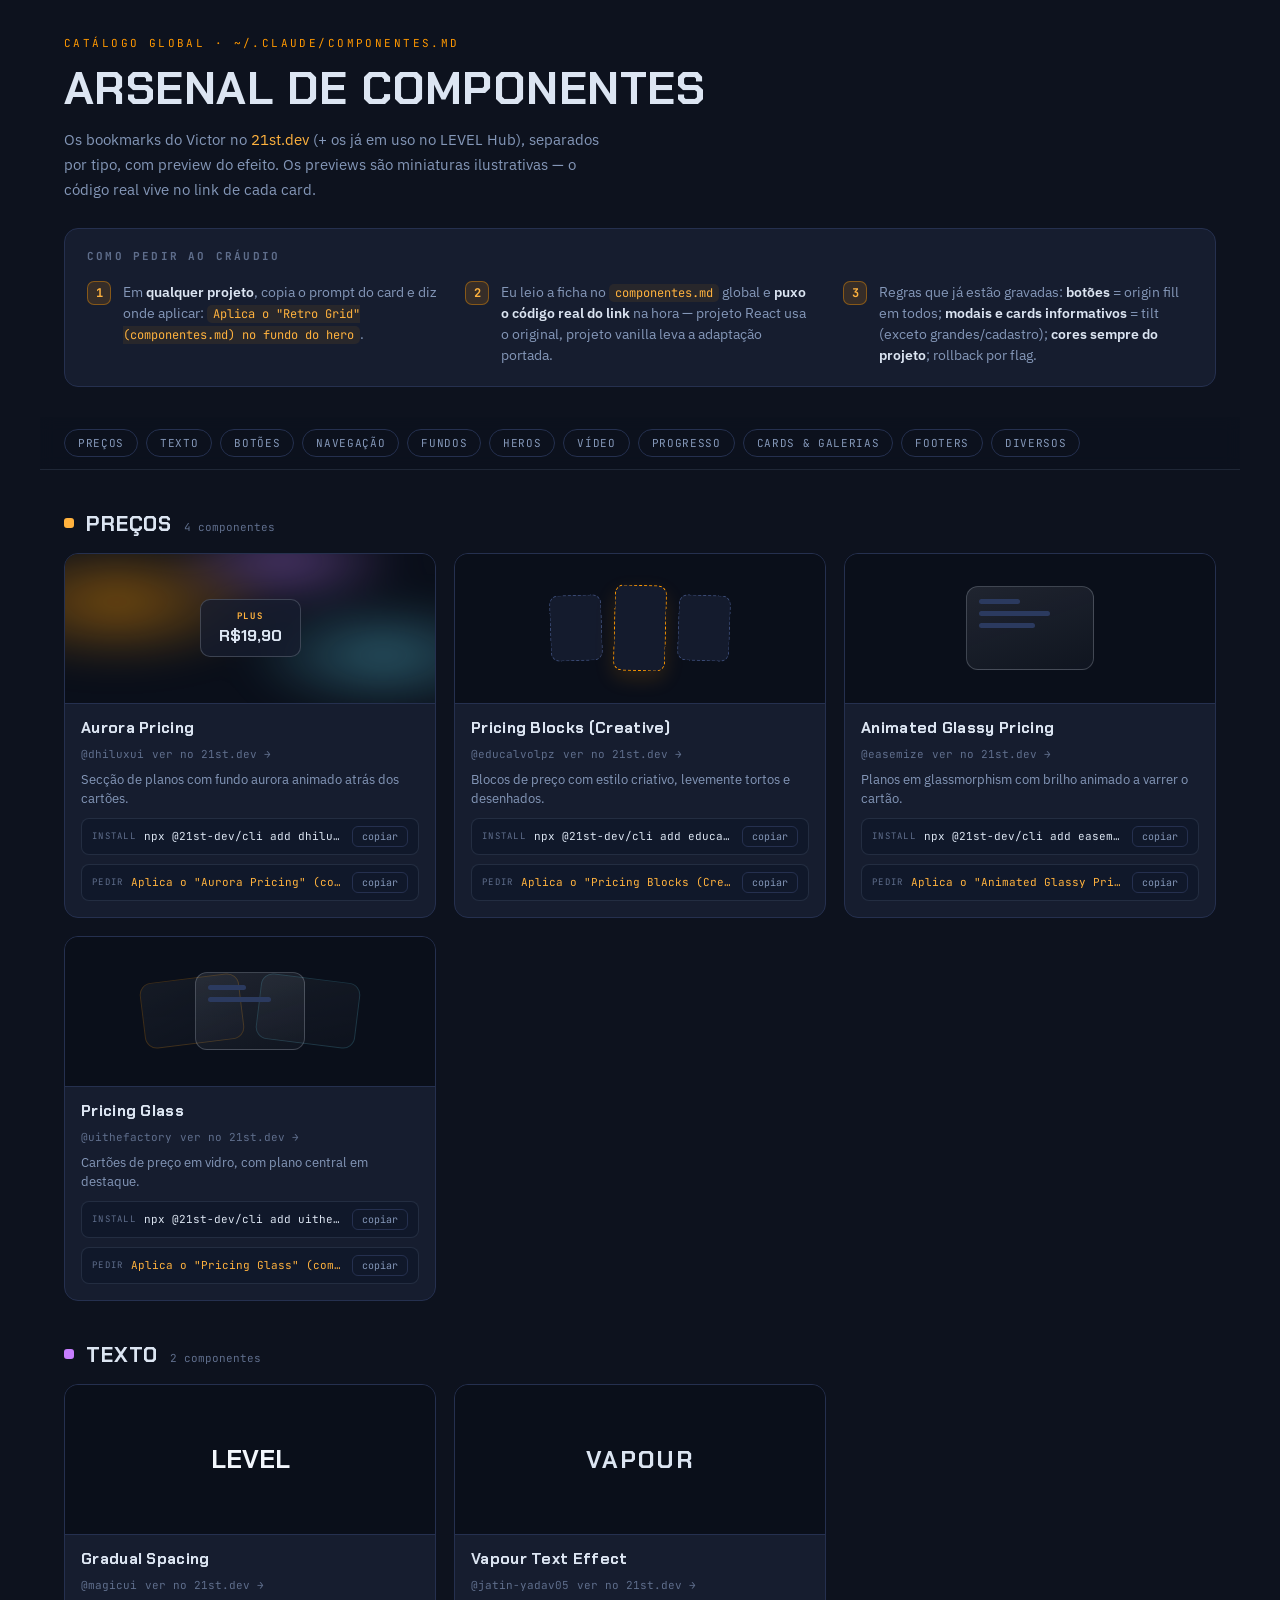
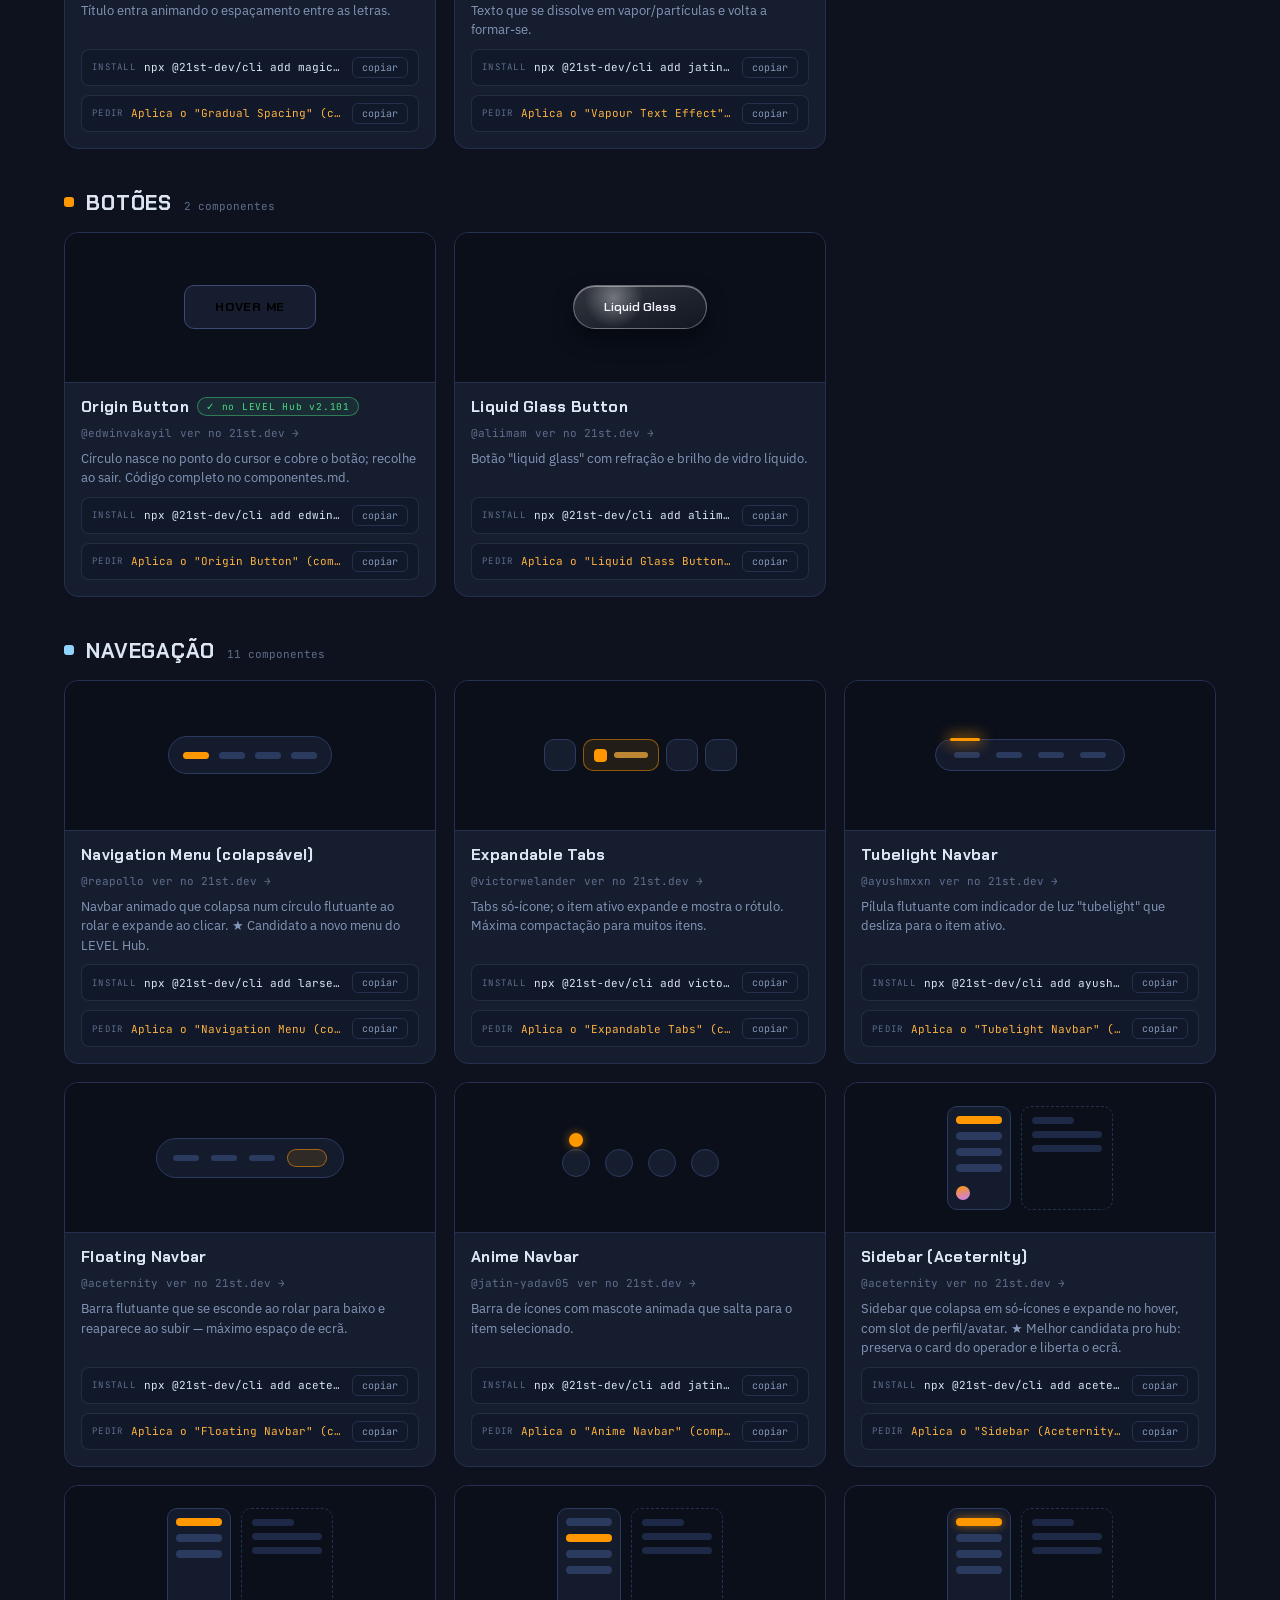
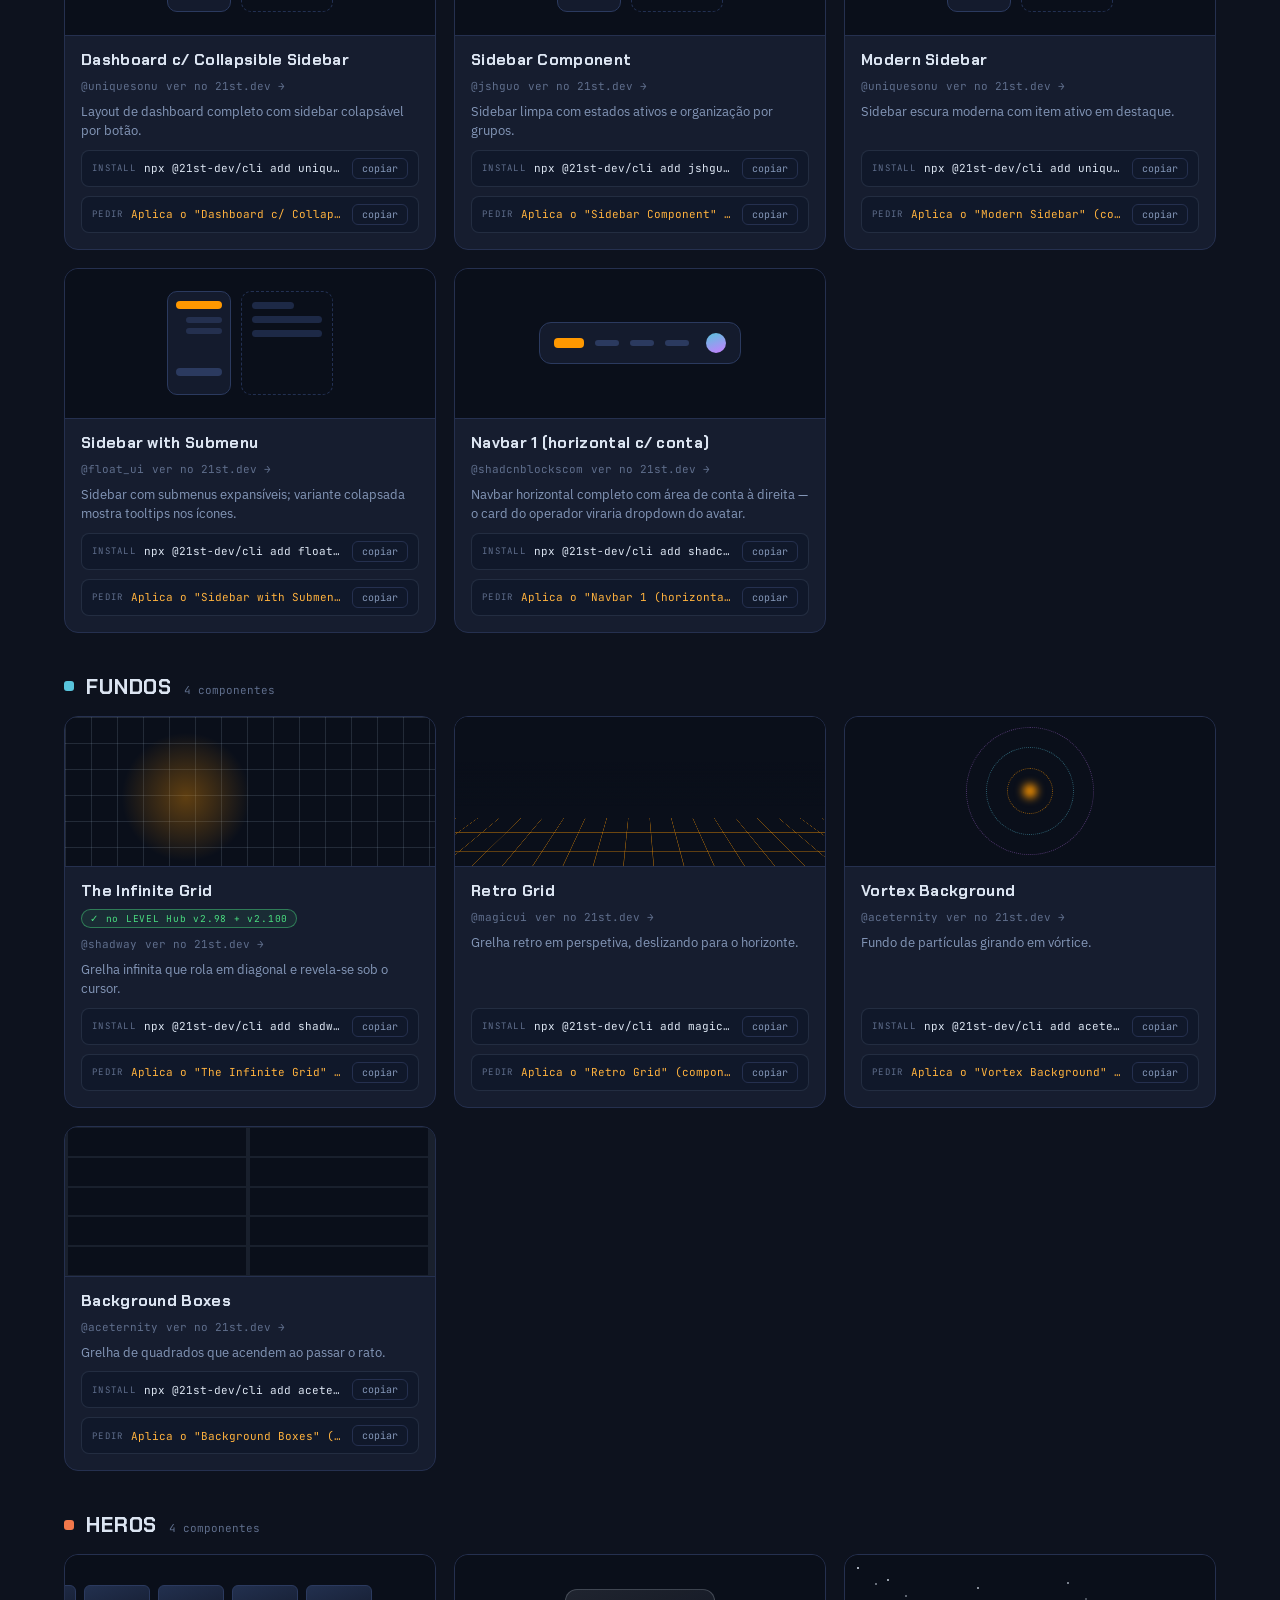
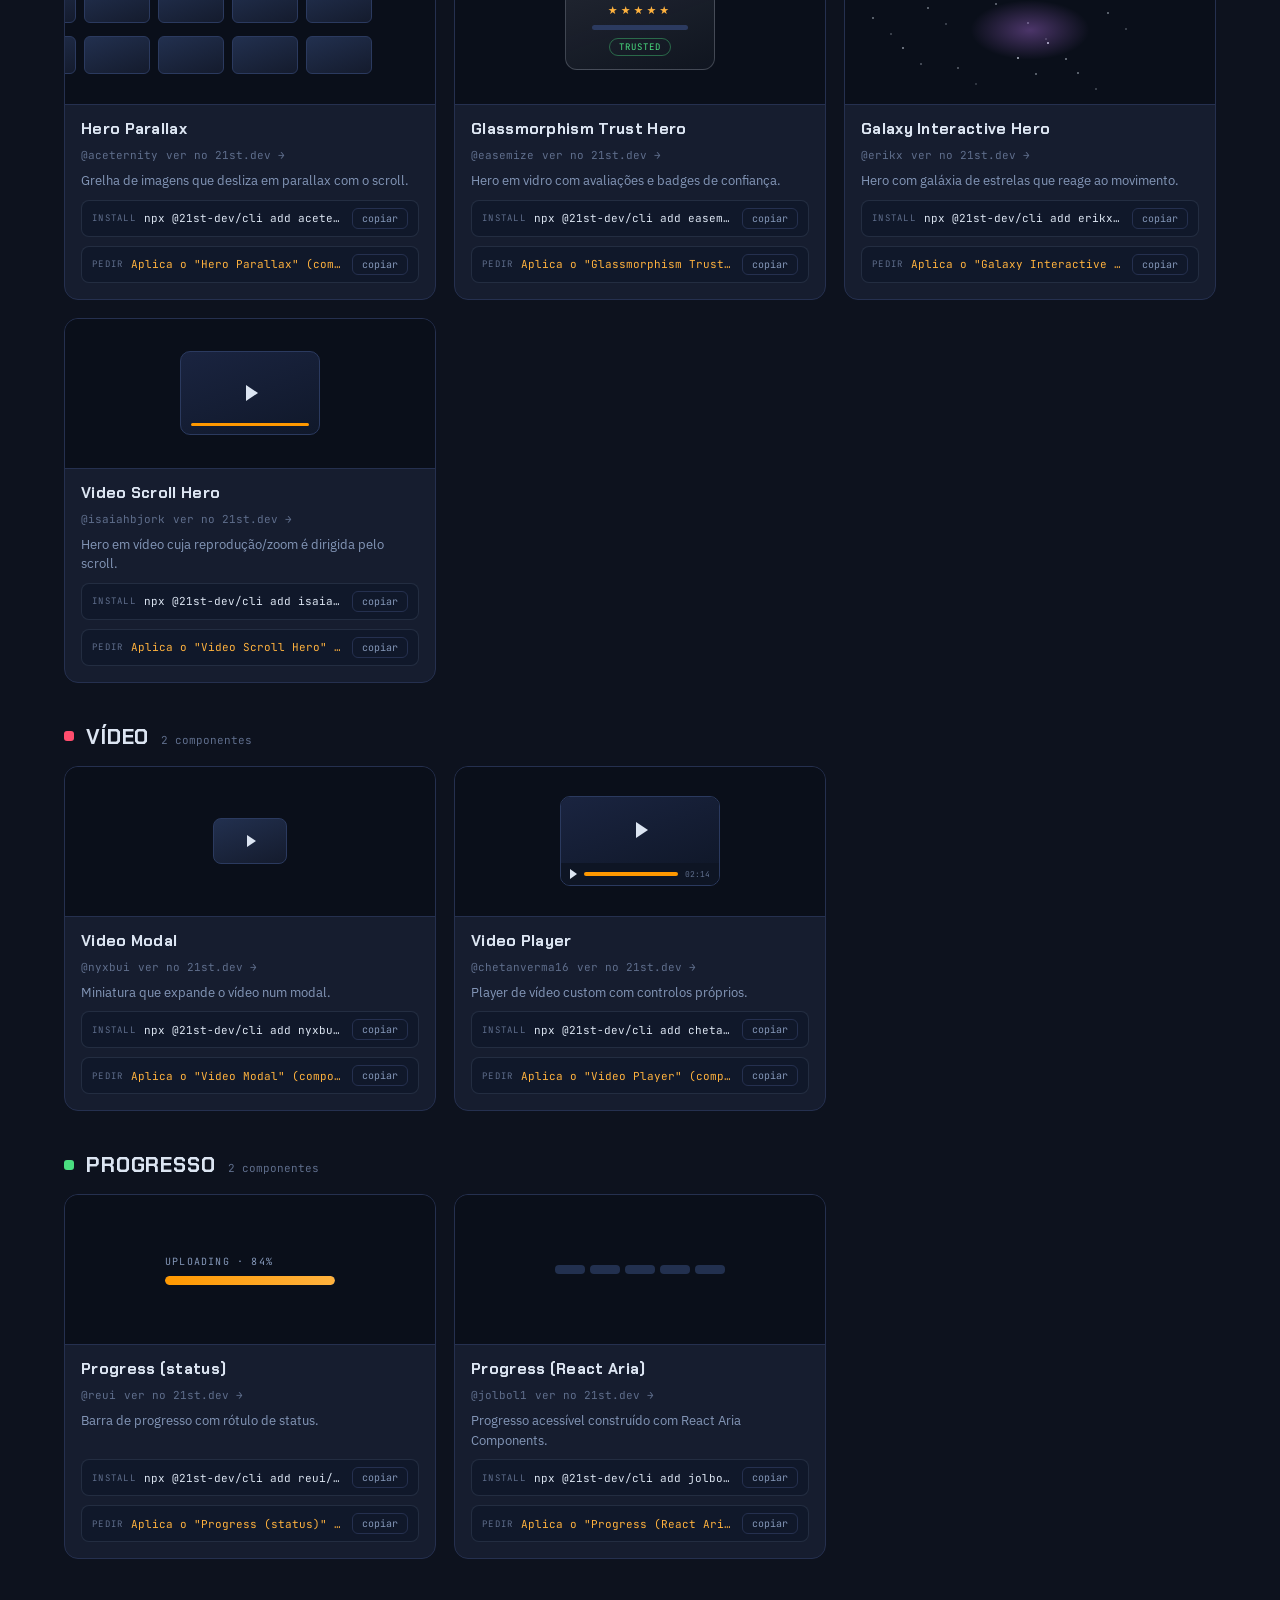
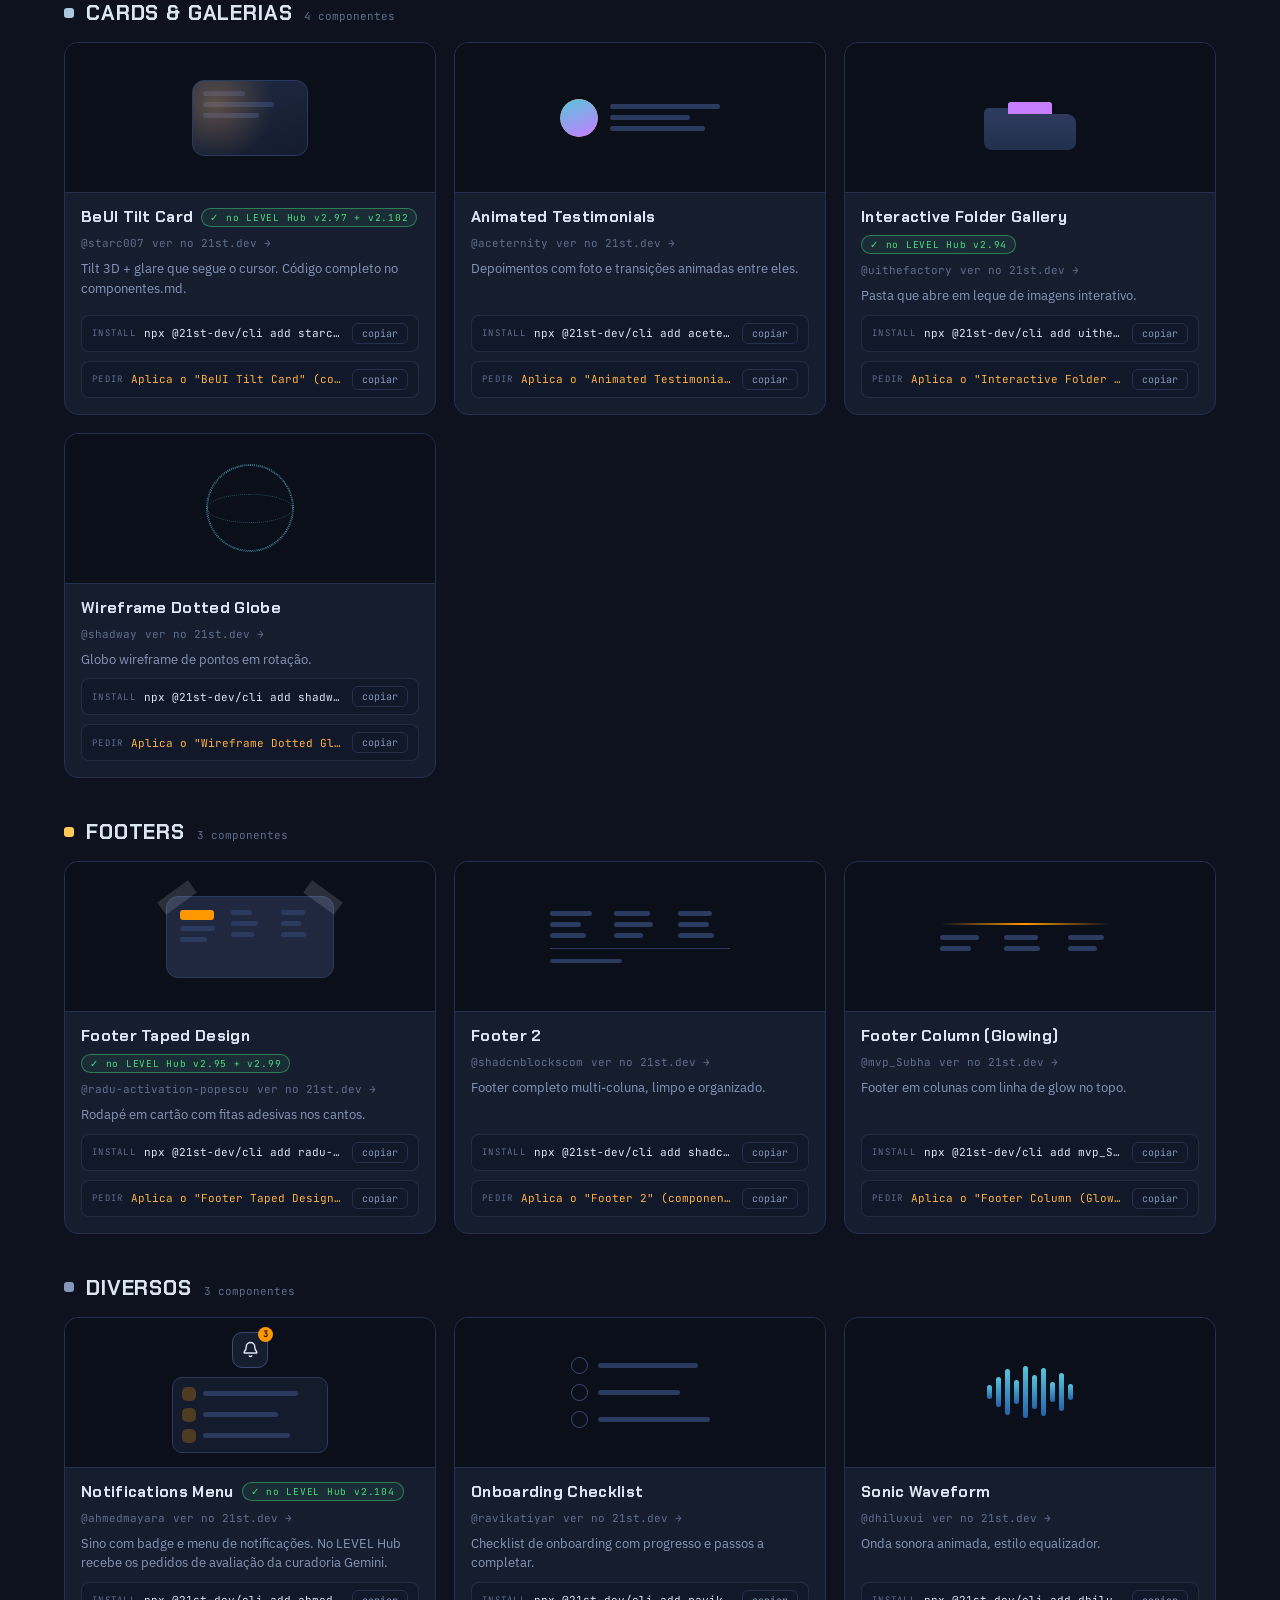
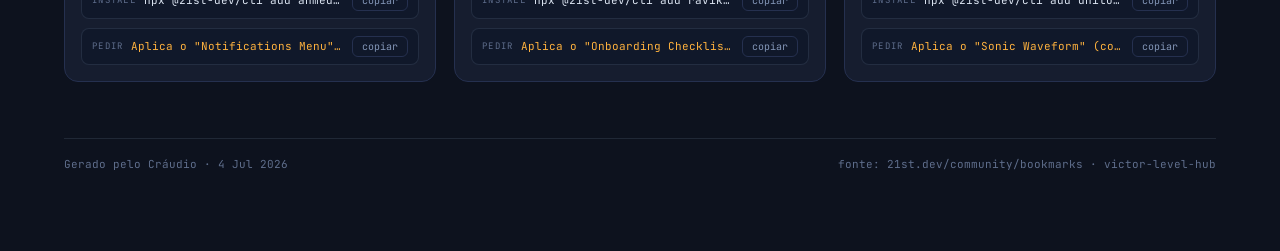
==== componentes/index.html @ 43ec3ffb "Catálogo /componentes: sidebars candidatas ao menu (compatíveis com o card do operador) Sidebar Acet" ====
<!DOCTYPE html>
<html lang="pt">
<head>
<meta charset="UTF-8">
<meta name="viewport" content="width=device-width, initial-scale=1.0">
<meta name="robots" content="noindex, nofollow">
<title>Arsenal de Componentes · LEVEL</title>
<link rel="icon" href="/assets/level-logo.svg" type="image/svg+xml">
<link rel="preconnect" href="https://fonts.googleapis.com">
<link rel="preconnect" href="https://fonts.gstatic.com" crossorigin>
<link href="https://fonts.googleapis.com/css2?family=Chakra+Petch:wght@500;600;700&family=IBM+Plex+Sans:wght@400;500;600&family=JetBrains+Mono:wght@400;500;700&display=swap" rel="stylesheet">
<!-- Página OCULTA (sem link no site, noindex). Fonte de verdade: ~/.claude/componentes-hub.html -->
</head>
<body>
<style>
  :root {
    --bg: #0D121E;
    --panel: #161D2F;
    --panel-2: #10182A;
    --border: #25304F;
    --border-soft: rgba(174, 199, 224, 0.12);
    --text: #DCE5F2;
    --text-2: #8497B8;
    --text-3: #5F6E8C;
    --orange: #FF9800;
    --orange-2: #FFB23E;
    --ink: #1A1206;
    --disp: 'Chakra Petch', 'Bahnschrift', 'Segoe UI', sans-serif;
    --body: 'IBM Plex Sans', 'Segoe UI', system-ui, sans-serif;
    --mono: 'JetBrains Mono', 'Cascadia Mono', Consolas, monospace;
  }
  * { box-sizing: border-box; }
  body { background: var(--bg); color: var(--text); font-family: var(--body); margin: 0; }
  .wrap { max-width: 1200px; margin: 0 auto; padding: 36px 24px 80px; }

  /* header */
  .eyebrow { font-family: var(--mono); font-size: 11px; letter-spacing: .22em; text-transform: uppercase; color: var(--orange); }
  h1 { font-family: var(--disp); font-weight: 700; font-size: clamp(30px, 5vw, 46px); letter-spacing: .01em; margin: 8px 0 10px; text-wrap: balance; }
  .sub { color: var(--text-2); max-width: 62ch; line-height: 1.65; margin: 0 0 26px; font-size: 15px; }
  .sub a { color: var(--orange-2); text-decoration: none; }
  .sub a:hover { text-decoration: underline; }

  /* how-to */
  .howto { background: var(--panel); border: 1px solid var(--border); border-radius: 14px; padding: 20px 22px; margin-bottom: 30px; display: grid; grid-template-columns: repeat(auto-fit, minmax(260px, 1fr)); gap: 18px 28px; }
  .howto h2 { grid-column: 1 / -1; margin: 0; font-family: var(--mono); font-size: 11px; letter-spacing: .2em; text-transform: uppercase; color: var(--text-3); }
  .step { display: flex; gap: 12px; align-items: flex-start; }
  .step b.n { flex: none; width: 24px; height: 24px; border-radius: 7px; background: rgba(255,152,0,.14); border: 1px solid rgba(255,152,0,.4); color: var(--orange-2); font-family: var(--mono); font-size: 12px; display: flex; align-items: center; justify-content: center; }
  .step p { margin: 1px 0 0; font-size: 13.5px; line-height: 1.55; color: var(--text-2); }
  .step p b { color: var(--text); font-weight: 600; }
  .step code { font-family: var(--mono); font-size: 12px; color: var(--orange-2); background: rgba(255,152,0,.08); padding: 1px 6px; border-radius: 5px; }

  /* nav de tipos */
  .typenav { position: sticky; top: 0; z-index: 5; background: rgba(13,18,30,.92); backdrop-filter: blur(8px); margin: 0 -24px 8px; padding: 12px 24px; border-bottom: 1px solid var(--border-soft); display: flex; gap: 8px; flex-wrap: wrap; }
  .typenav a { font-family: var(--mono); font-size: 11px; letter-spacing: .06em; text-transform: uppercase; color: var(--text-2); text-decoration: none; border: 1px solid var(--border); border-radius: 999px; padding: 6px 13px; transition: color .15s, border-color .15s; }
  .typenav a:hover, .typenav a:focus-visible { color: var(--ink); background: var(--tc, var(--orange)); border-color: var(--tc, var(--orange)); outline: none; }

  /* secções */
  section { margin-top: 40px; scroll-margin-top: 70px; }
  .sec-head { display: flex; align-items: baseline; gap: 12px; margin-bottom: 16px; }
  .sec-head h2 { font-family: var(--disp); font-size: 21px; font-weight: 700; letter-spacing: .04em; text-transform: uppercase; margin: 0; }
  .sec-head .dot { width: 10px; height: 10px; border-radius: 3px; background: var(--tc, var(--orange)); flex: none; align-self: center; }
  .sec-head .count { font-family: var(--mono); font-size: 11px; color: var(--text-3); }

  .grid { display: grid; grid-template-columns: repeat(auto-fill, minmax(310px, 1fr)); gap: 18px; }

  /* card */
  .card { background: var(--panel); border: 1px solid var(--border); border-radius: 14px; overflow: hidden; display: flex; flex-direction: column; }
  .pv { height: 150px; position: relative; overflow: hidden; background: #0A0F1A; border-bottom: 1px solid var(--border); display: flex; align-items: center; justify-content: center; flex: none; }
  .cbody { padding: 14px 16px 16px; display: flex; flex-direction: column; gap: 9px; flex: 1; }
  .crow { display: flex; align-items: center; gap: 8px; flex-wrap: wrap; }
  .cname { font-family: var(--disp); font-weight: 700; font-size: 15.5px; letter-spacing: .02em; }
  .cauthor { font-family: var(--mono); font-size: 11px; color: var(--text-3); }
  .badge { font-family: var(--mono); font-size: 9.5px; letter-spacing: .08em; color: #4ADE80; border: 1px solid rgba(74,222,128,.45); background: rgba(74,222,128,.08); border-radius: 999px; padding: 2px 8px; }
  .cdesc { font-size: 13px; line-height: 1.5; color: var(--text-2); margin: 0; flex: 1; }
  .cline { display: flex; align-items: center; gap: 8px; background: var(--panel-2); border: 1px solid var(--border-soft); border-radius: 8px; padding: 7px 10px; }
  .cline .lab { font-family: var(--mono); font-size: 9px; letter-spacing: .14em; color: var(--text-3); flex: none; }
  .cline code { font-family: var(--mono); font-size: 11px; color: var(--text); white-space: nowrap; overflow: hidden; text-overflow: ellipsis; flex: 1; }
  .cline.prompt code { color: var(--orange-2); }
  .copy { flex: none; cursor: pointer; border: 1px solid var(--border); background: transparent; color: var(--text-2); font-family: var(--mono); font-size: 10px; border-radius: 6px; padding: 3px 9px; transition: all .15s; }
  .copy:hover, .copy:focus-visible { color: var(--ink); background: var(--orange); border-color: var(--orange); outline: none; }
  .copy.ok { color: #4ADE80; border-color: rgba(74,222,128,.5); background: transparent; }
  .clink { font-family: var(--mono); font-size: 11px; color: var(--text-3); text-decoration: none; }
  .clink:hover { color: var(--orange-2); }

  footer.page { margin-top: 56px; padding-top: 18px; border-top: 1px solid var(--border-soft); font-family: var(--mono); font-size: 11px; color: var(--text-3); display: flex; justify-content: space-between; gap: 12px; flex-wrap: wrap; }

  /* ═══ PREVIEWS ═══ */
  .ln { height: 5px; border-radius: 3px; background: #2b3a5f; }

  /* aurora pricing */
  .aur-blob { position: absolute; inset: -40%; background:
    radial-gradient(40% 40% at 30% 40%, rgba(255,152,0,.45), transparent 60%),
    radial-gradient(35% 35% at 70% 60%, rgba(88,196,220,.4), transparent 60%),
    radial-gradient(30% 30% at 55% 25%, rgba(199,125,255,.38), transparent 60%);
    filter: blur(18px); animation: aur 7s ease-in-out infinite alternate; }
  @keyframes aur { to { transform: rotate(25deg) scale(1.18); } }
  .mini-price { position: relative; background: rgba(22,29,47,.78); border: 1px solid rgba(220,229,242,.2); border-radius: 10px; padding: 10px 18px; display: flex; flex-direction: column; gap: 3px; align-items: center; }
  .mini-price b { font-family: var(--mono); font-size: 9px; letter-spacing: .18em; color: var(--orange-2); }
  .mini-price span { font-family: var(--disp); font-weight: 700; font-size: 16px; }

  /* pricing blocks */
  .pv-row { display: flex; gap: 12px; align-items: center; }
  .pb-col { width: 52px; height: 66px; border: 1.5px dashed #3a4a75; border-radius: 9px; background: #141B2D; transform: rotate(-2deg); }
  .pb-col.pop { height: 86px; border-color: var(--orange); transform: rotate(1.5deg); box-shadow: 0 8px 20px rgba(255,152,0,.14); }
  .pb-col:last-child { transform: rotate(2deg); }

  /* glassy pricing / pricing glass / trust hero */
  .glass { border-radius: 12px; background: linear-gradient(160deg, rgba(220,229,242,.10), rgba(220,229,242,.03)); border: 1px solid rgba(220,229,242,.22); position: relative; overflow: hidden; }
  .g-shine::after { content: ""; position: absolute; top: -25%; bottom: -25%; left: -60px; width: 36px; background: linear-gradient(100deg, transparent, rgba(255,255,255,.3), transparent); transform: skewX(-18deg); animation: shine 2.8s ease-in-out infinite; }
  @keyframes shine { 55%, 100% { left: 130%; } }
  .gp-main { width: 128px; height: 84px; padding: 12px; display: flex; flex-direction: column; gap: 7px; }
  .gp-back { position: absolute; width: 100px; height: 66px; transform: translateX(-58px) rotate(-7deg); opacity: .55; border-color: rgba(255,152,0,.35); }
  .gp-back2 { position: absolute; width: 100px; height: 66px; transform: translateX(58px) rotate(7deg); opacity: .55; border-color: rgba(88,196,220,.35); }

  /* gradual spacing */
  .gs { font-family: var(--disp); font-weight: 700; font-size: 26px; color: #F2F6FC; animation: gsp 3.4s cubic-bezier(.16,1,.3,1) infinite; }
  @keyframes gsp { 0% { letter-spacing: -8px; opacity: 0; filter: blur(6px); } 40% { opacity: 1; filter: blur(0); } 60%, 82% { letter-spacing: 9px; opacity: 1; } 100% { letter-spacing: 9px; opacity: 0; } }

  /* vapour text */
  .vap { font-family: var(--disp); font-weight: 700; font-size: 24px; letter-spacing: 2px; color: var(--text); animation: vap 3.6s ease-in-out infinite; }
  @keyframes vap { 0%, 22% { filter: blur(0); opacity: 1; transform: none; } 58% { filter: blur(9px); opacity: .1; letter-spacing: 12px; transform: translateY(-10px); } 78%, 100% { filter: blur(0); opacity: 1; } }

  /* origin button */
  .ob-demo { position: relative; overflow: hidden; isolation: isolate; border: 1px solid #3a4a75; background: #161D2F; font-family: var(--disp); font-weight: 700; font-size: 12.5px; letter-spacing: .06em; padding: 13px 30px; border-radius: 10px; }
  .ob-demo::before { content: ""; position: absolute; left: 24%; top: 32%; width: 200px; height: 200px; border-radius: 50%; background: var(--orange); transform: translate(-50%,-50%) scale(0); z-index: -1; animation: obf 2.8s cubic-bezier(.16,1,.3,1) infinite; }
  @keyframes obf { 0%, 14% { transform: translate(-50%,-50%) scale(0); } 46%, 68% { transform: translate(-50%,-50%) scale(1); } 100% { transform: translate(-50%,-50%) scale(0); } }
  .ob-demo span { animation: obc 2.8s infinite; }
  @keyframes obc { 0%, 20% { color: var(--text); } 46%, 68% { color: var(--ink); } 92%, 100% { color: var(--text); } }

  /* liquid glass button */
  .lg-btn { padding: 13px 30px; border-radius: 999px; background: linear-gradient(160deg, rgba(255,255,255,.16), rgba(255,255,255,.03)); border: 1px solid rgba(255,255,255,.32); box-shadow: inset 0 1px 0 rgba(255,255,255,.4), 0 10px 22px rgba(0,0,0,.45); color: #F2F6FC; font-family: var(--disp); font-weight: 600; font-size: 12.5px; position: relative; overflow: hidden; }
  .lg-btn::after { content: ""; position: absolute; width: 60px; height: 60px; border-radius: 50%; background: radial-gradient(circle, rgba(255,255,255,.35), transparent 70%); top: -18px; left: 10px; animation: liq 3.4s ease-in-out infinite alternate; }
  @keyframes liq { to { left: 70%; top: 8px; } }

  /* navegação */
  .nvm-bar { display: flex; gap: 10px; align-items: center; height: 38px; padding: 0 14px; border-radius: 999px; border: 1px solid #2b3a5f; background: #141B2D; overflow: hidden; animation: nvmc 4.4s ease-in-out infinite; }
  .nvm-bar i { flex: none; width: 26px; height: 7px; border-radius: 4px; background: #2b3a5f; }
  .nvm-bar i.on { background: var(--orange); }
  @keyframes nvmc { 0%, 38% { width: 176px; } 55%, 78% { width: 38px; padding: 0 5px; } 95%, 100% { width: 176px; } }
  .xtab { display: flex; gap: 7px; align-items: center; }
  .xtab > i { width: 32px; height: 32px; border-radius: 10px; border: 1px solid #2b3a5f; background: #161D2F; }
  .xtab-on { display: flex; align-items: center; gap: 7px; height: 32px; padding: 0 10px; border-radius: 10px; border: 1px solid rgba(255,152,0,.5); background: rgba(255,152,0,.10); overflow: hidden; animation: xtw 3.2s ease-in-out infinite; }
  .xtab-on i { flex: none; width: 13px; height: 13px; border-radius: 4px; background: var(--orange); }
  .xtab-on b { flex: none; width: 34px; height: 6px; border-radius: 3px; background: rgba(255,178,62,.7); }
  @keyframes xtw { 0%, 12% { max-width: 32px; } 35%, 75% { max-width: 90px; } 95%, 100% { max-width: 32px; } }
  .tl-nav { position: relative; display: flex; gap: 16px; padding: 12px 18px; border-radius: 999px; border: 1px solid #2b3a5f; background: #141B2D; }
  .tl-nav i { width: 26px; height: 6px; border-radius: 3px; background: #2b3a5f; }
  .tl-glow { position: absolute; top: -2px; left: 14px; width: 30px; height: 3px; border-radius: 2px; background: var(--orange); box-shadow: 0 0 14px 3px rgba(255,152,0,.55); animation: tlg 3s ease-in-out infinite alternate; }
  @keyframes tlg { to { left: calc(100% - 46px); } }
  .flnav { display: flex; gap: 12px; align-items: center; padding: 10px 16px; border-radius: 999px; border: 1px solid #2b3a5f; background: #141B2D; animation: fln 4.2s ease-in-out infinite; }
  .flnav i { width: 26px; height: 6px; border-radius: 3px; background: #2b3a5f; }
  .flnav-cta { width: 40px; height: 18px; border-radius: 999px; border: 1px solid rgba(255,152,0,.55); background: rgba(255,152,0,.12); }
  @keyframes fln { 0%, 32% { transform: translateY(0); opacity: 1; } 48%, 66% { transform: translateY(-52px); opacity: 0; } 84%, 100% { transform: translateY(0); opacity: 1; } }
  .anv { position: relative; display: flex; gap: 15px; padding-top: 10px; }
  .anv > i { width: 28px; height: 28px; border-radius: 50%; border: 1px solid #2b3a5f; background: #161D2F; }
  .anv-m { position: absolute; top: -6px; left: 7px; width: 14px; height: 14px; border-radius: 50%; background: var(--orange); box-shadow: 0 0 10px rgba(255,152,0,.6); animation: anm 3.6s ease-in-out infinite; }
  @keyframes anm {
    0%, 18% { left: 7px; transform: translateY(0); }
    26% { transform: translateY(-12px); }
    34%, 48% { left: 50px; transform: translateY(0); }
    56% { transform: translateY(-12px); }
    64%, 78% { left: 93px; transform: translateY(0); }
    86% { transform: translateY(-12px); }
    94%, 100% { left: 136px; transform: translateY(0); }
  }

  /* sidebars */
  .sbp { display: flex; gap: 10px; align-items: stretch; height: 104px; }
  .sbp-bar { display: flex; flex-direction: column; gap: 8px; padding: 9px 8px; border-radius: 10px; border: 1px solid #2b3a5f; background: #141B2D; width: 64px; overflow: hidden; }
  .sbp-bar.exp { animation: sbe 4s ease-in-out infinite; }
  @keyframes sbe { 0%, 30% { width: 26px; } 50%, 82% { width: 74px; } 96%, 100% { width: 26px; } }
  .sbp-bar.tog { animation: sbe 4.6s ease-in-out infinite reverse; }
  .sbp-bar .row { flex: none; height: 8px; border-radius: 4px; background: #2b3a5f; }
  .sbp-bar .row.on { background: var(--orange); }
  .sbp-bar .row.glow { background: var(--orange); box-shadow: 0 0 10px rgba(255,152,0,.6); }
  .sbp-bar .row.sm { height: 6px; opacity: .7; }
  .sbp-bar .sub { display: flex; flex-direction: column; gap: 5px; padding-left: 10px; }
  .sbp-bar .av { margin-top: auto; width: 14px; height: 14px; flex: none; border-radius: 50%; background: linear-gradient(160deg, var(--orange), #C77DFF); }
  .sbp-page { flex: 1; min-width: 92px; border-radius: 10px; border: 1px dashed #223052; display: flex; flex-direction: column; gap: 7px; padding: 10px; }
  .sbp-page i { height: 7px; border-radius: 4px; background: #1d2946; }
  .sbp-page i:first-child { width: 60%; }
  /* navbar horizontal com conta */
  .hnav { display: flex; gap: 11px; align-items: center; padding: 10px 14px; border-radius: 12px; border: 1px solid #2b3a5f; background: #141B2D; }
  .hnav i { width: 24px; height: 6px; border-radius: 3px; background: #2b3a5f; }
  .hnav i.lg { width: 30px; height: 10px; background: var(--orange); border-radius: 4px; }
  .hnav-av { width: 20px; height: 20px; border-radius: 50%; background: linear-gradient(160deg, #58C4DC, #C77DFF); margin-left: 6px; animation: pulse 2.6s ease-in-out infinite alternate; }

  /* infinite grid */
  .ig { position: absolute; inset: 0; background-image: linear-gradient(rgba(174,199,224,.15) 1px, transparent 1px), linear-gradient(90deg, rgba(174,199,224,.15) 1px, transparent 1px); background-size: 26px 26px; animation: igp 1.4s linear infinite; }
  @keyframes igp { to { background-position: 26px 26px; } }
  .ig-dot { position: absolute; width: 130px; height: 130px; border-radius: 50%; background: radial-gradient(circle, rgba(255,152,0,.35), transparent 70%); left: 15%; top: 10%; animation: igd 5s ease-in-out infinite alternate; }
  @keyframes igd { to { left: 55%; top: 35%; } }

  /* retro grid */
  .rg-wrap { position: absolute; inset: 0; perspective: 170px; overflow: hidden; }
  .rg { position: absolute; left: -50%; right: -50%; top: 42%; bottom: -70%; background-image: linear-gradient(rgba(255,152,0,.4) 1px, transparent 1px), linear-gradient(90deg, rgba(255,152,0,.4) 1px, transparent 1px); background-size: 32px 32px; transform: rotateX(62deg); animation: rgp 1.1s linear infinite; }
  @keyframes rgp { to { background-position: 0 32px; } }
  .rg-fade { position: absolute; inset: 0; background: linear-gradient(180deg, #0A0F1A 30%, transparent 60%); }

  /* vortex */
  .vx { position: absolute; border: 1.5px dotted rgba(255,152,0,.55); border-radius: 50%; }
  .vx1 { width: 46px; height: 46px; animation: spin 3s linear infinite; }
  .vx2 { width: 88px; height: 88px; animation: spin 6s linear infinite reverse; border-color: rgba(88,196,220,.45); }
  .vx3 { width: 128px; height: 128px; animation: spin 10s linear infinite; border-color: rgba(199,125,255,.35); }
  .vx-core { position: absolute; width: 14px; height: 14px; border-radius: 50%; background: var(--orange); filter: blur(4px); animation: pulse 2s ease-in-out infinite alternate; }
  @keyframes spin { to { transform: rotate(360deg); } }
  @keyframes pulse { to { transform: scale(1.6); opacity: .6; } }

  /* background boxes */
  .bx { position: absolute; inset: 0; display: grid; grid-template-columns: repeat(9, 1fr); grid-template-rows: repeat(5, 1fr); }
  .bx i { border: .5px solid rgba(174,199,224,.09); }
  .bx i.f1 { animation: bxp 3.4s infinite .2s; } .bx i.f2 { animation: bxp 3.4s infinite 1.1s; }
  .bx i.f3 { animation: bxp 3.4s infinite 1.9s; } .bx i.f4 { animation: bxp 3.4s infinite 2.6s; }
  @keyframes bxp { 6% { background: rgba(255,152,0,.4); } 16%, 100% { background: transparent; } }

  /* hero parallax */
  .px-row { display: flex; gap: 8px; position: absolute; left: -15%; right: -15%; }
  .px-row.r1 { top: 30px; animation: pxa 5s ease-in-out infinite alternate; }
  .px-row.r2 { bottom: 30px; animation: pxb 5s ease-in-out infinite alternate; }
  .px-t { flex: none; width: 66px; height: 38px; border-radius: 6px; background: linear-gradient(160deg, #22304f, #141B2D); border: 1px solid #2b3a5f; }
  @keyframes pxa { to { transform: translateX(-36px); } }
  @keyframes pxb { to { transform: translateX(36px); } }

  /* trust hero */
  .th { width: 150px; padding: 13px 14px; display: flex; flex-direction: column; gap: 8px; align-items: center; }
  .th .stars { color: var(--orange-2); font-size: 11px; letter-spacing: 3px; }
  .th .chip { font-family: var(--mono); font-size: 9px; letter-spacing: .1em; color: #4ADE80; border: 1px solid rgba(74,222,128,.4); border-radius: 999px; padding: 2px 9px; }

  /* galaxy */
  .gx-stars, .gx-stars2 { position: absolute; width: 2px; height: 2px; border-radius: 50%; background: #DCE5F2;
    box-shadow: 30px 12px 0 rgba(220,229,242,.9), 70px 40px 0 rgba(220,229,242,.5), 120px 20px 0 rgba(220,229,242,.8), 170px 55px 0 rgba(220,229,242,.4), 210px 15px 0 rgba(220,229,242,.7), 250px 45px 0 rgba(220,229,242,.5), 45px 80px 0 rgba(220,229,242,.6), 100px 100px 0 rgba(220,229,242,.4), 160px 90px 0 rgba(220,229,242,.8), 220px 105px 0 rgba(220,229,242,.5), 15px 50px 0 rgba(220,229,242,.5), 190px 75px 0 rgba(220,229,242,.9); }
  .gx-stars { top: 12px; left: 12px; animation: tw 2.6s ease-in-out infinite alternate; }
  .gx-stars2 { top: 28px; left: 30px; opacity: .6; animation: tw 3.4s ease-in-out infinite alternate-reverse; }
  @keyframes tw { to { opacity: .25; } }
  .gx-glow { position: absolute; width: 120px; height: 60px; border-radius: 50%; background: radial-gradient(ellipse, rgba(199,125,255,.35), transparent 70%); animation: pulse 3s ease-in-out infinite alternate; }

  /* video scroll hero */
  .vsh { width: 140px; height: 84px; border-radius: 10px; border: 1px solid #2b3a5f; background: linear-gradient(160deg, #1a2440, #10182A); position: relative; display: flex; align-items: center; justify-content: center; animation: vshz 4s ease-in-out infinite alternate; }
  @keyframes vshz { to { transform: scale(1.16); } }
  .vsh .scrub { position: absolute; left: 10px; right: 10px; bottom: 8px; height: 3px; border-radius: 2px; background: #2b3a5f; overflow: hidden; }
  .vsh .scrub i { display: block; height: 100%; background: var(--orange); animation: scrb 4s ease-in-out infinite alternate; }
  @keyframes scrb { from { width: 10%; } to { width: 90%; } }
  .play { width: 0; height: 0; border-left: 12px solid var(--text); border-top: 8px solid transparent; border-bottom: 8px solid transparent; margin-left: 3px; }

  /* video modal */
  .vm-back { position: absolute; inset: 0; background: rgba(0,0,0,.0); animation: vmb 3.6s ease-in-out infinite; }
  @keyframes vmb { 45%, 75% { background: rgba(0,0,0,.45); } }
  .vm { width: 74px; height: 46px; border-radius: 8px; background: linear-gradient(160deg, #22304f, #141B2D); border: 1px solid #2b3a5f; display: flex; align-items: center; justify-content: center; position: relative; animation: vmz 3.6s ease-in-out infinite; }
  @keyframes vmz { 0%, 25% { transform: scale(1); } 50%, 72% { transform: scale(1.65); } 95%, 100% { transform: scale(1); } }
  .vm .play { border-left-width: 9px; border-top-width: 6px; border-bottom-width: 6px; }

  /* video player */
  .vp { width: 160px; border-radius: 10px; overflow: hidden; border: 1px solid #2b3a5f; }
  .vp .screen { height: 66px; background: linear-gradient(160deg, #1a2440, #10182A); display: flex; align-items: center; justify-content: center; }
  .vp .bar { display: flex; align-items: center; gap: 7px; padding: 6px 9px; background: #0E1524; }
  .vp .bar .tri { width: 0; height: 0; border-left: 7px solid var(--text); border-top: 5px solid transparent; border-bottom: 5px solid transparent; }
  .vp .tl { flex: 1; height: 4px; border-radius: 2px; background: #2b3a5f; overflow: hidden; }
  .vp .tl i { display: block; height: 100%; background: var(--orange); animation: scrb 5s linear infinite; }
  .vp .tm { font-family: var(--mono); font-size: 8px; color: var(--text-3); }

  /* progress */
  .pg-wrap { display: flex; flex-direction: column; gap: 8px; align-items: flex-start; }
  .pg-lab { font-family: var(--mono); font-size: 10px; letter-spacing: .12em; color: var(--text-2); }
  .pg { width: 170px; height: 9px; border-radius: 99px; background: #22304f; overflow: hidden; }
  .pg i { display: block; height: 100%; border-radius: 99px; background: linear-gradient(90deg, var(--orange), var(--orange-2)); animation: pgf 2.8s ease-in-out infinite; }
  @keyframes pgf { 0% { width: 6%; } 65%, 88% { width: 84%; } 100% { width: 6%; } }
  .sgs { display: flex; gap: 5px; }
  .sg { width: 30px; height: 9px; border-radius: 4px; background: #22304f; }
  .sg.s1 { animation: sgl 3s infinite .0s; } .sg.s2 { animation: sgl 3s infinite .35s; }
  .sg.s3 { animation: sgl 3s infinite .7s; } .sg.s4 { animation: sgl 3s infinite 1.05s; }
  .sg.s5 { animation: sgl 3s infinite 1.4s; }
  @keyframes sgl { 12%, 60% { background: #4ADE80; } 75%, 100% { background: #22304f; } }

  /* tilt card */
  .tc { width: 116px; height: 76px; border-radius: 12px; background: linear-gradient(160deg, #1E2A44, #141B2D); border: 1px solid #2b3a5f; position: relative; overflow: hidden; animation: tcw 5s ease-in-out infinite; padding: 10px; display: flex; flex-direction: column; gap: 6px; }
  @keyframes tcw { 0%, 100% { transform: perspective(320px) rotateX(7deg) rotateY(-9deg); } 50% { transform: perspective(320px) rotateX(-7deg) rotateY(9deg); } }
  .tc::after { content: ""; position: absolute; inset: 0; background: radial-gradient(circle at 20% 30%, rgba(255,178,92,.28), transparent 55%); animation: tcg 5s ease-in-out infinite; }
  @keyframes tcg { 50% { background: radial-gradient(circle at 80% 70%, rgba(255,178,92,.28), transparent 55%); } }

  /* testimonials */
  .ts { display: flex; gap: 12px; align-items: center; }
  .ts .av { width: 38px; height: 38px; border-radius: 50%; flex: none; position: relative; overflow: hidden; }
  .ts .av i { position: absolute; inset: 0; border-radius: 50%; }
  .ts .av .a1 { background: linear-gradient(160deg, var(--orange), #F2784B); animation: xf 4s ease-in-out infinite; }
  .ts .av .a2 { background: linear-gradient(160deg, #58C4DC, #C77DFF); animation: xf 4s ease-in-out infinite reverse; }
  @keyframes xf { 0%, 40% { opacity: 1; } 60%, 90% { opacity: 0; } 100% { opacity: 1; } }
  .ts .lns { display: flex; flex-direction: column; gap: 6px; }

  /* folder gallery */
  .fd { position: relative; width: 92px; height: 64px; }
  .fd::before { content: ""; position: absolute; left: 0; bottom: 30px; width: 34px; height: 12px; border-radius: 5px 5px 0 0; background: #2b3a5f; }
  .fd::after { content: ""; position: absolute; inset: auto 0 0 0; height: 36px; border-radius: 5px 9px 8px 8px; background: linear-gradient(180deg, #2E3A5C, #22304f); z-index: 2; }
  .fd .ph { position: absolute; left: 24px; bottom: 16px; width: 44px; height: 32px; border-radius: 4px; z-index: 1; transform-origin: bottom center; }
  .fd .p1 { background: #58C4DC; animation: ph1 3.8s ease-in-out infinite; }
  .fd .p2 { background: var(--orange-2); animation: ph2 3.8s ease-in-out infinite; }
  .fd .p3 { background: #C77DFF; animation: ph3 3.8s ease-in-out infinite; }
  @keyframes ph1 { 30%, 70% { transform: translateY(-26px) rotate(-16deg) translateX(-18px); } }
  @keyframes ph2 { 30%, 70% { transform: translateY(-32px); } }
  @keyframes ph3 { 30%, 70% { transform: translateY(-26px) rotate(16deg) translateX(18px); } }

  /* globe */
  .gl { width: 88px; height: 88px; border-radius: 50%; border: 1.5px dotted rgba(88,196,220,.65); position: relative; display: flex; align-items: center; justify-content: center; }
  .gl i { position: absolute; height: 100%; width: 100%; border-radius: 50%; border: 1.2px dotted rgba(88,196,220,.45); }
  .gl .m1 { animation: mer 4.5s linear infinite; }
  .gl .m2 { animation: mer 4.5s linear infinite -2.25s; }
  .gl .eq { height: 34%; border-color: rgba(88,196,220,.35); }
  @keyframes mer { 0% { transform: scaleX(1); } 25% { transform: scaleX(.12); } 50% { transform: scaleX(1); } 75% { transform: scaleX(.12); } 100% { transform: scaleX(1); } }

  /* footers */
  .tp { position: relative; width: 168px; height: 82px; background: #1f283f; border: 1px solid #2b3a5f; border-radius: 12px; padding: 13px 13px 0; display: flex; gap: 12px; }
  .tp::before, .tp::after { content: ""; position: absolute; width: 38px; height: 15px; background: rgba(220,229,242,.15); top: -7px; }
  .tp::before { left: -9px; transform: rotate(-36deg); }
  .tp::after { right: -9px; transform: rotate(36deg); }
  .tp .col { display: flex; flex-direction: column; gap: 6px; flex: 1; }
  .tp .logo { width: 34px; height: 10px; border-radius: 3px; background: var(--orange); }
  .f2 { width: 180px; display: flex; flex-direction: column; gap: 10px; }
  .f2 .cols { display: flex; gap: 12px; }
  .f2 .col { flex: 1; display: flex; flex-direction: column; gap: 6px; }
  .f2 .bar { height: 1px; background: #2b3a5f; }
  .gf-line { width: 170px; height: 2px; border-radius: 2px; background: linear-gradient(90deg, transparent, var(--orange), transparent); animation: gfl 2.4s ease-in-out infinite alternate; }
  @keyframes gfl { to { opacity: .35; filter: blur(1px); } }

  /* checklist */
  .ck-list { display: flex; flex-direction: column; gap: 10px; }
  .ck-row { display: flex; gap: 10px; align-items: center; }
  .ck { width: 17px; height: 17px; border-radius: 50%; border: 1.5px solid #3a4a75; position: relative; flex: none; }
  .ck::after { content: "✓"; position: absolute; inset: 0; display: flex; align-items: center; justify-content: center; font-size: 10px; font-weight: 700; color: var(--ink); opacity: 0; }
  .ck.c1 { animation: ckd 4s infinite .3s; } .ck.c2 { animation: ckd 4s infinite 1.1s; } .ck.c3 { animation: ckd 4s infinite 1.9s; }
  .ck.c1::after { animation: ckt 4s infinite .3s; } .ck.c2::after { animation: ckt 4s infinite 1.1s; } .ck.c3::after { animation: ckt 4s infinite 1.9s; }
  @keyframes ckd { 10%, 78% { background: #4ADE80; border-color: #4ADE80; } 90%, 100% { background: transparent; border-color: #3a4a75; } }
  @keyframes ckt { 10%, 78% { opacity: 1; } 90%, 100% { opacity: 0; } }

  /* notifications menu */
  .nm { display: flex; flex-direction: column; align-items: center; gap: 9px; }
  .nm-bell { position: relative; width: 36px; height: 36px; border-radius: 10px; border: 1px solid #3a4a75; background: #161D2F; display: flex; align-items: center; justify-content: center; color: var(--text); }
  .nm-bell svg { width: 17px; height: 17px; transform-origin: top center; animation: nmb 2.4s ease-in-out infinite; }
  @keyframes nmb { 0%, 55%, 100% { transform: rotate(0); } 65% { transform: rotate(13deg); } 75% { transform: rotate(-11deg); } 85% { transform: rotate(6deg); } }
  .nm-dot { position: absolute; top: -6px; right: -6px; min-width: 15px; height: 15px; border-radius: 999px; background: var(--orange); color: var(--ink); font-family: var(--mono); font-size: 9px; font-weight: 700; line-height: 15px; text-align: center; font-style: normal; }
  .nm-pop { width: 156px; border: 1px solid #2b3a5f; border-radius: 10px; background: #141B2D; padding: 9px; display: flex; flex-direction: column; gap: 7px; transform-origin: top center; animation: nmo 3.8s ease-in-out infinite; }
  @keyframes nmo { 0%, 12% { transform: scaleY(0); opacity: 0; } 26%, 80% { transform: scaleY(1); opacity: 1; } 94%, 100% { transform: scaleY(0); opacity: 0; } }
  .nm-row { display: flex; gap: 7px; align-items: center; }
  .nm-row i { width: 14px; height: 14px; border-radius: 5px; background: rgba(255,152,0,.25); flex: none; }
  .nm-row b { height: 5px; border-radius: 3px; background: #2b3a5f; }

  /* waveform */
  .wv { display: flex; gap: 4px; align-items: center; height: 60px; }
  .wv i { width: 5px; border-radius: 3px; background: linear-gradient(180deg, #58C4DC, #2563a8); animation: wvb 1s ease-in-out infinite alternate; }
  .wv i:nth-child(1) { height: 14px; animation-delay: .00s; } .wv i:nth-child(2) { height: 30px; animation-delay: .12s; }
  .wv i:nth-child(3) { height: 46px; animation-delay: .24s; } .wv i:nth-child(4) { height: 24px; animation-delay: .06s; }
  .wv i:nth-child(5) { height: 52px; animation-delay: .30s; } .wv i:nth-child(6) { height: 34px; animation-delay: .18s; }
  .wv i:nth-child(7) { height: 48px; animation-delay: .09s; } .wv i:nth-child(8) { height: 20px; animation-delay: .27s; }
  .wv i:nth-child(9) { height: 38px; animation-delay: .15s; } .wv i:nth-child(10) { height: 16px; animation-delay: .21s; }
  @keyframes wvb { to { transform: scaleY(.35); } }

  @media (prefers-reduced-motion: reduce) {
    *, *::before, *::after { animation: none !important; transition: none !important; }
  }

  /* modo EMBED (dentro do LEVEL Hub via iframe): o catálogo vira parte da página —
     sem header/how-to próprios (o hub já dá o contexto), nav estática (o iframe
     expande à altura total, sticky não faz sentido) e sem padding de página. */
  .embedded .eyebrow, .embedded h1, .embedded .sub, .embedded .howto, .embedded footer.page { display: none; }
  .embedded .wrap { padding: 0 2px 20px; max-width: none; }
  .embedded .typenav { position: static; background: transparent; backdrop-filter: none; margin: 0 0 6px; padding: 0 0 12px; border-bottom: 0; }
</style>

<div class="wrap">
  <div class="eyebrow">Catálogo global · ~/.claude/componentes.md</div>
  <h1>ARSENAL DE COMPONENTES</h1>
  <p class="sub">Os bookmarks do Victor no <a href="https://21st.dev/community/bookmarks" target="_blank" rel="noopener">21st.dev</a> (+ os já em uso no LEVEL Hub), separados por tipo, com preview do efeito. Os previews são miniaturas ilustrativas — o código real vive no link de cada card.</p>

  <div class="howto">
    <h2>Como pedir ao Cráudio</h2>
    <div class="step"><b class="n">1</b><p>Em <b>qualquer projeto</b>, copia o prompt do card e diz onde aplicar: <code>Aplica o "Retro Grid" (componentes.md) no fundo do hero</code>.</p></div>
    <div class="step"><b class="n">2</b><p>Eu leio a ficha no <code>componentes.md</code> global e <b>puxo o código real do link</b> na hora — projeto React usa o original, projeto vanilla leva a adaptação portada.</p></div>
    <div class="step"><b class="n">3</b><p>Regras que já estão gravadas: <b>botões</b> = origin fill em todos; <b>modais e cards informativos</b> = tilt (exceto grandes/cadastro); <b>cores sempre do projeto</b>; rollback por flag.</p></div>
  </div>

  <nav class="typenav" id="typenav"></nav>
  <div id="sections"></div>

  <footer class="page">
    <span>Gerado pelo Cráudio · 4 Jul 2026</span>
    <span>fonte: 21st.dev/community/bookmarks · victor-level-hub</span>
  </footer>
</div>

<script>
(function () {
  'use strict';
  // modo embed (?embed=1 — usado pelo iframe do LEVEL Hub; por query param de
  // propósito, para o artifact do claude.ai continuar a mostrar a página completa):
  // sem header próprio, nav estática, e o iframe fica "invisível" — a página
  // reporta a própria altura ao pai via postMessage (ResizeObserver no realm
  // do iframe; observar de fora não dispara no Chrome).
  var EMBED = /[?&]embed=1/.test(window.location.search);
  if (EMBED) {
    document.documentElement.classList.add('embedded');
    var _reportH = function () {
      try {
        var h = Math.max(document.documentElement.scrollHeight, document.body ? document.body.scrollHeight : 0);
        if (h > 0) window.parent.postMessage({ type: 'componentes-height', h: h }, '*');
      } catch (e) {}
    };
    try { new ResizeObserver(_reportH).observe(document.documentElement); } catch (e) {}
    window.addEventListener('load', _reportH);
    if (document.fonts && document.fonts.ready) document.fonts.ready.then(_reportH).catch(function () {});
  }

  var TYPES = [
    { id: 'precos', name: 'Preços', color: '#FFB23E' },
    { id: 'texto', name: 'Texto', color: '#C77DFF' },
    { id: 'botoes', name: 'Botões', color: '#FF9800' },
    { id: 'nav', name: 'Navegação', color: '#8FD3FE' },
    { id: 'fundos', name: 'Fundos', color: '#58C4DC' },
    { id: 'heros', name: 'Heros', color: '#F2784B' },
    { id: 'video', name: 'Vídeo', color: '#ff4d6d' },
    { id: 'progresso', name: 'Progresso', color: '#4ADE80' },
    { id: 'cards', name: 'Cards & Galerias', color: '#AEC7E0' },
    { id: 'footers', name: 'Footers', color: '#FFC857' },
    { id: 'diversos', name: 'Diversos', color: '#8497B8' }
  ];

  var C = [
    { t: 'precos', n: 'Aurora Pricing', a: '@dhiluxui', u: 'https://21st.dev/@dhiluxui/components/aurora-pricing', i: 'npx @21st-dev/cli add dhiluxui/aurora-pricing', d: 'Secção de planos com fundo aurora animado atrás dos cartões.', pv: '<div class="aur-blob"></div><div class="mini-price"><b>PLUS</b><span>R$19,90</span></div>' },
    { t: 'precos', n: 'Pricing Blocks (Creative)', a: '@educalvolpz', u: 'https://21st.dev/@educalvolpz/components/pricing-blocks/creative-pricing', i: 'npx @21st-dev/cli add educalvolpz/pricing-blocks', d: 'Blocos de preço com estilo criativo, levemente tortos e desenhados.', pv: '<div class="pv-row"><div class="pb-col"></div><div class="pb-col pop"></div><div class="pb-col"></div></div>' },
    { t: 'precos', n: 'Animated Glassy Pricing', a: '@easemize', u: 'https://21st.dev/@easemize/components/animated-glassy-pricing', i: 'npx @21st-dev/cli add easemize/animated-glassy-pricing', d: 'Planos em glassmorphism com brilho animado a varrer o cartão.', pv: '<div class="glass g-shine gp-main"><div class="ln" style="width:40%"></div><div class="ln" style="width:70%"></div><div class="ln" style="width:55%"></div></div>' },
    { t: 'precos', n: 'Pricing Glass', a: '@uithefactory', u: 'https://21st.dev/@uithefactory/components/pricing-glass', i: 'npx @21st-dev/cli add uithefactory/pricing-glass', d: 'Cartões de preço em vidro, com plano central em destaque.', pv: '<div class="glass gp-back" style="height:66px"></div><div class="glass gp-back2" style="height:66px"></div><div class="glass g-shine gp-main" style="width:110px;height:78px"><div class="ln" style="width:45%"></div><div class="ln" style="width:75%"></div></div>' },

    { t: 'texto', n: 'Gradual Spacing', a: '@magicui', u: 'https://21st.dev/@magicui/components/gradual-spacing', i: 'npx @21st-dev/cli add magicui/gradual-spacing', d: 'Título entra animando o espaçamento entre as letras.', pv: '<span class="gs">LEVEL</span>' },
    { t: 'texto', n: 'Vapour Text Effect', a: '@jatin-yadav05', u: 'https://21st.dev/@jatin-yadav05/components/vapour-text-effect', i: 'npx @21st-dev/cli add jatin-yadav05/vapour-text-effect', d: 'Texto que se dissolve em vapor/partículas e volta a formar-se.', pv: '<span class="vap">VAPOUR</span>' },

    { t: 'botoes', n: 'Origin Button', a: '@edwinvakayil', u: 'https://21st.dev/@edwinvakayil/components/origin-button', i: 'npx @21st-dev/cli add edwinvakayil/origin-button', d: 'Círculo nasce no ponto do cursor e cobre o botão; recolhe ao sair. Código completo no componentes.md.', b: 'no LEVEL Hub v2.101', pv: '<button class="ob-demo" type="button"><span>HOVER ME</span></button>' },
    { t: 'botoes', n: 'Liquid Glass Button', a: '@aliimam', u: 'https://21st.dev/@aliimam/components/liquid-glass-button', i: 'npx @21st-dev/cli add aliimam/liquid-glass-button', d: 'Botão "liquid glass" com refração e brilho de vidro líquido.', pv: '<button class="lg-btn" type="button">Liquid Glass</button>' },

    { t: 'nav', n: 'Navigation Menu (colapsável)', a: '@reapollo', u: 'https://21st.dev/@reapollo/components/navigation-menu', i: 'npx @21st-dev/cli add larsen66/navigation-menu', d: 'Navbar animado que colapsa num círculo flutuante ao rolar e expande ao clicar. ★ Candidato a novo menu do LEVEL Hub.', pv: '<div class="nvm-bar"><i class="on"></i><i></i><i></i><i></i></div>' },
    { t: 'nav', n: 'Expandable Tabs', a: '@victorwelander', u: 'https://21st.dev/@victorwelander/components/expandable-tabs', i: 'npx @21st-dev/cli add victorwelander/expandable-tabs', d: 'Tabs só-ícone; o item ativo expande e mostra o rótulo. Máxima compactação para muitos itens.', pv: '<div class="xtab"><i></i><span class="xtab-on"><i></i><b></b></span><i></i><i></i></div>' },
    { t: 'nav', n: 'Tubelight Navbar', a: '@ayushmxxn', u: 'https://21st.dev/@ayushmxxn/components/tubelight-navbar', i: 'npx @21st-dev/cli add ayushmxxn/tubelight-navbar', d: 'Pílula flutuante com indicador de luz "tubelight" que desliza para o item ativo.', pv: '<div class="tl-nav"><span class="tl-glow"></span><i></i><i></i><i></i><i></i></div>' },
    { t: 'nav', n: 'Floating Navbar', a: '@aceternity', u: 'https://21st.dev/@aceternity/components/floating-navbar', i: 'npx @21st-dev/cli add aceternity/floating-navbar', d: 'Barra flutuante que se esconde ao rolar para baixo e reaparece ao subir — máximo espaço de ecrã.', pv: '<div class="flnav"><i></i><i></i><i></i><span class="flnav-cta"></span></div>' },
    { t: 'nav', n: 'Anime Navbar', a: '@jatin-yadav05', u: 'https://21st.dev/@jatin-yadav05/components/anime-navbar', i: 'npx @21st-dev/cli add jatin-yadav05/anime-navbar', d: 'Barra de ícones com mascote animada que salta para o item selecionado.', pv: '<div class="anv"><span class="anv-m"></span><i></i><i></i><i></i><i></i></div>' },
    { t: 'nav', n: 'Sidebar (Aceternity)', a: '@aceternity', u: 'https://21st.dev/@aceternity/components/sidebar', i: 'npx @21st-dev/cli add aceternity/sidebar', d: 'Sidebar que colapsa em só-ícones e expande no hover, com slot de perfil/avatar. ★ Melhor candidata pro hub: preserva o card do operador e liberta o ecrã.', pv: '<div class="sbp"><div class="sbp-bar exp"><i class="row on"></i><i class="row"></i><i class="row"></i><i class="row"></i><i class="av"></i></div><div class="sbp-page"><i></i><i></i><i></i></div></div>' },
    { t: 'nav', n: 'Dashboard c/ Collapsible Sidebar', a: '@uniquesonu', u: 'https://21st.dev/@uniquesonu/components/dashboard-with-collapsible-sidebar', i: 'npx @21st-dev/cli add uniquesonu/dashboard-with-collapsible-sidebar', d: 'Layout de dashboard completo com sidebar colapsável por botão.', pv: '<div class="sbp"><div class="sbp-bar tog"><i class="row on"></i><i class="row"></i><i class="row"></i></div><div class="sbp-page"><i></i><i></i><i></i></div></div>' },
    { t: 'nav', n: 'Sidebar Component', a: '@jshguo', u: 'https://21st.dev/@jshguo/components/sidebar-component', i: 'npx @21st-dev/cli add jshguo/sidebar-component', d: 'Sidebar limpa com estados ativos e organização por grupos.', pv: '<div class="sbp"><div class="sbp-bar" style="width:64px"><i class="row"></i><i class="row on"></i><i class="row"></i><i class="row"></i></div><div class="sbp-page"><i></i><i></i><i></i></div></div>' },
    { t: 'nav', n: 'Modern Sidebar', a: '@uniquesonu', u: 'https://21st.dev/@uniquesonu/components/modern-side-bar', i: 'npx @21st-dev/cli add uniquesonu/modern-side-bar', d: 'Sidebar escura moderna com item ativo em destaque.', pv: '<div class="sbp"><div class="sbp-bar" style="width:64px"><i class="row glow"></i><i class="row"></i><i class="row"></i><i class="row"></i></div><div class="sbp-page"><i></i><i></i><i></i></div></div>' },
    { t: 'nav', n: 'Sidebar with Submenu', a: '@float_ui', u: 'https://21st.dev/@float_ui/components/sidebar-with-submenu', i: 'npx @21st-dev/cli add float_ui/sidebar-with-submenu', d: 'Sidebar com submenus expansíveis; variante colapsada mostra tooltips nos ícones.', pv: '<div class="sbp"><div class="sbp-bar" style="width:64px"><i class="row on"></i><span class="sub"><i class="row sm"></i><i class="row sm"></i></span><i class="row"></i></div><div class="sbp-page"><i></i><i></i><i></i></div></div>' },
    { t: 'nav', n: 'Navbar 1 (horizontal c/ conta)', a: '@shadcnblockscom', u: 'https://21st.dev/@shadcnblockscom/components/shadcnblocks-com-navbar1', i: 'npx @21st-dev/cli add shadcnblockscom/shadcnblocks-com-navbar1', d: 'Navbar horizontal completo com área de conta à direita — o card do operador viraria dropdown do avatar.', pv: '<div class="hnav"><i class="lg"></i><i></i><i></i><i></i><span class="hnav-av"></span></div>' },

    { t: 'fundos', n: 'The Infinite Grid', a: '@shadway', u: 'https://21st.dev/@shadway/components/the-infinite-grid', i: 'npx @21st-dev/cli add shadway/the-infinite-grid', d: 'Grelha infinita que rola em diagonal e revela-se sob o cursor.', b: 'no LEVEL Hub v2.98 + v2.100', pv: '<div class="ig"></div><div class="ig-dot"></div>' },
    { t: 'fundos', n: 'Retro Grid', a: '@magicui', u: 'https://21st.dev/@magicui/components/retro-grid', i: 'npx @21st-dev/cli add magicui/retro-grid', d: 'Grelha retro em perspetiva, deslizando para o horizonte.', pv: '<div class="rg-wrap"><div class="rg"></div><div class="rg-fade"></div></div>' },
    { t: 'fundos', n: 'Vortex Background', a: '@aceternity', u: 'https://21st.dev/@aceternity/components/vortex', i: 'npx @21st-dev/cli add aceternity/vortex', d: 'Fundo de partículas girando em vórtice.', pv: '<i class="vx vx1"></i><i class="vx vx2"></i><i class="vx vx3"></i><i class="vx-core"></i>' },
    { t: 'fundos', n: 'Background Boxes', a: '@aceternity', u: 'https://21st.dev/@aceternity/components/background-boxes', i: 'npx @21st-dev/cli add aceternity/background-boxes', d: 'Grelha de quadrados que acendem ao passar o rato.', pv: '<div class="bx"><i></i><i></i><i class="f1"></i><i></i><i></i><i></i><i class="f3"></i><i></i><i></i><i></i><i class="f2"></i><i></i><i></i><i class="f4"></i><i></i><i></i><i></i><i></i><i></i><i class="f3"></i><i></i><i></i><i class="f1"></i><i></i><i></i><i class="f2"></i><i></i><i></i><i></i><i></i><i></i><i class="f4"></i><i></i><i></i><i></i><i class="f1"></i><i></i><i></i><i></i><i class="f2"></i><i></i><i></i><i></i><i class="f3"></i><i></i></div>' },

    { t: 'heros', n: 'Hero Parallax', a: '@aceternity', u: 'https://21st.dev/@aceternity/components/hero-parallax', i: 'npx @21st-dev/cli add aceternity/hero-parallax', d: 'Grelha de imagens que desliza em parallax com o scroll.', pv: '<div class="px-row r1"><i class="px-t"></i><i class="px-t"></i><i class="px-t"></i><i class="px-t"></i><i class="px-t"></i></div><div class="px-row r2"><i class="px-t"></i><i class="px-t"></i><i class="px-t"></i><i class="px-t"></i><i class="px-t"></i></div>' },
    { t: 'heros', n: 'Glassmorphism Trust Hero', a: '@easemize', u: 'https://21st.dev/@easemize/components/glassmorphism-trust-hero', i: 'npx @21st-dev/cli add easemize/glassmorphism-trust-hero', d: 'Hero em vidro com avaliações e badges de confiança.', pv: '<div class="glass g-shine th"><span class="stars">★★★★★</span><div class="ln" style="width:80%"></div><span class="chip">TRUSTED</span></div>' },
    { t: 'heros', n: 'Galaxy Interactive Hero', a: '@erikx', u: 'https://21st.dev/@erikx/components/galaxy-interactive-hero-section', i: 'npx @21st-dev/cli add erikx/galaxy-interactive-hero-section', d: 'Hero com galáxia de estrelas que reage ao movimento.', pv: '<i class="gx-stars"></i><i class="gx-stars2"></i><div class="gx-glow"></div>' },
    { t: 'heros', n: 'Video Scroll Hero', a: '@isaiahbjork', u: 'https://21st.dev/@isaiahbjork/components/video-scroll-hero', i: 'npx @21st-dev/cli add isaiahbjork/video-scroll-hero', d: 'Hero em vídeo cuja reprodução/zoom é dirigida pelo scroll.', pv: '<div class="vsh"><i class="play"></i><div class="scrub"><i></i></div></div>' },

    { t: 'video', n: 'Video Modal', a: '@nyxbui', u: 'https://21st.dev/@nyxbui/components/video-modal', i: 'npx @21st-dev/cli add nyxbui/video-modal', d: 'Miniatura que expande o vídeo num modal.', pv: '<div class="vm-back"></div><div class="vm"><i class="play"></i></div>' },
    { t: 'video', n: 'Video Player', a: '@chetanverma16', u: 'https://21st.dev/@chetanverma16/components/video-player', i: 'npx @21st-dev/cli add chetanverma16/video-player', d: 'Player de vídeo custom com controlos próprios.', pv: '<div class="vp"><div class="screen"><i class="play"></i></div><div class="bar"><i class="tri"></i><div class="tl"><i></i></div><span class="tm">02:14</span></div></div>' },

    { t: 'progresso', n: 'Progress (status)', a: '@reui', u: 'https://21st.dev/@reui/components/progress-1/status', i: 'npx @21st-dev/cli add reui/progress-1', d: 'Barra de progresso com rótulo de status.', pv: '<div class="pg-wrap"><span class="pg-lab">UPLOADING · 84%</span><div class="pg"><i></i></div></div>' },
    { t: 'progresso', n: 'Progress (React Aria)', a: '@jolbol1', u: 'https://21st.dev/@jolbol1/components/progress', i: 'npx @21st-dev/cli add jolbol1/progress', d: 'Progresso acessível construído com React Aria Components.', pv: '<div class="sgs"><i class="sg s1"></i><i class="sg s2"></i><i class="sg s3"></i><i class="sg s4"></i><i class="sg s5"></i></div>' },

    { t: 'cards', n: 'BeUI Tilt Card', a: '@starc007', u: 'https://21st.dev/@starc007/components/be-ui-tilt-card', i: 'npx @21st-dev/cli add starc007/be-ui-tilt-card', d: 'Tilt 3D + glare que segue o cursor. Código completo no componentes.md.', b: 'no LEVEL Hub v2.97 + v2.102', pv: '<div class="tc"><div class="ln" style="width:45%"></div><div class="ln" style="width:75%"></div><div class="ln" style="width:60%"></div></div>' },
    { t: 'cards', n: 'Animated Testimonials', a: '@aceternity', u: 'https://21st.dev/@aceternity/components/animated-testimonials', i: 'npx @21st-dev/cli add aceternity/animated-testimonials', d: 'Depoimentos com foto e transições animadas entre eles.', pv: '<div class="ts"><div class="av"><i class="a1"></i><i class="a2"></i></div><div class="lns"><div class="ln" style="width:110px"></div><div class="ln" style="width:80px"></div><div class="ln" style="width:95px"></div></div></div>' },
    { t: 'cards', n: 'Interactive Folder Gallery', a: '@uithefactory', u: 'https://21st.dev/@uithefactory/components/interactive-folder-gallery', i: 'npx @21st-dev/cli add uithefactory/interactive-folder-gallery', d: 'Pasta que abre em leque de imagens interativo.', b: 'no LEVEL Hub v2.94', pv: '<div class="fd"><i class="ph p1"></i><i class="ph p2"></i><i class="ph p3"></i></div>' },
    { t: 'cards', n: 'Wireframe Dotted Globe', a: '@shadway', u: 'https://21st.dev/@shadway/components/wireframe-dotted-globe', i: 'npx @21st-dev/cli add shadway/wireframe-dotted-globe', d: 'Globo wireframe de pontos em rotação.', pv: '<div class="gl"><i class="m1"></i><i class="m2"></i><i class="eq"></i></div>' },

    { t: 'footers', n: 'Footer Taped Design', a: '@radu-activation-popescu', u: 'https://21st.dev/@radu-activation-popescu/components/footer-taped-design', i: 'npx @21st-dev/cli add radu-activation-popescu/footer-taped-design', d: 'Rodapé em cartão com fitas adesivas nos cantos.', b: 'no LEVEL Hub v2.95 + v2.99', pv: '<div class="tp"><div class="col"><i class="logo"></i><div class="ln" style="width:90%"></div><div class="ln" style="width:70%"></div></div><div class="col"><div class="ln" style="width:55%"></div><div class="ln" style="width:70%"></div><div class="ln" style="width:60%"></div></div><div class="col"><div class="ln" style="width:60%"></div><div class="ln" style="width:50%"></div><div class="ln" style="width:65%"></div></div></div>' },
    { t: 'footers', n: 'Footer 2', a: '@shadcnblockscom', u: 'https://21st.dev/@shadcnblockscom/components/shadcnblocks-com-footer2', i: 'npx @21st-dev/cli add shadcnblockscom/shadcnblocks-com-footer2', d: 'Footer completo multi-coluna, limpo e organizado.', pv: '<div class="f2"><div class="cols"><div class="col"><div class="ln" style="width:80%"></div><div class="ln" style="width:60%"></div><div class="ln" style="width:70%"></div></div><div class="col"><div class="ln" style="width:70%"></div><div class="ln" style="width:75%"></div><div class="ln" style="width:55%"></div></div><div class="col"><div class="ln" style="width:65%"></div><div class="ln" style="width:60%"></div><div class="ln" style="width:70%"></div></div></div><div class="bar"></div><div class="ln" style="width:40%;height:4px"></div></div>' },
    { t: 'footers', n: 'Footer Column (Glowing)', a: '@mvp_Subha', u: 'https://21st.dev/@mvp_Subha/components/footer-column/glowing-footer', i: 'npx @21st-dev/cli add mvp_Subha/footer-column', d: 'Footer em colunas com linha de glow no topo.', pv: '<div class="f2"><div class="gf-line"></div><div class="cols"><div class="col"><div class="ln" style="width:75%"></div><div class="ln" style="width:60%"></div></div><div class="col"><div class="ln" style="width:65%"></div><div class="ln" style="width:70%"></div></div><div class="col"><div class="ln" style="width:70%"></div><div class="ln" style="width:55%"></div></div></div></div>' },

    { t: 'diversos', n: 'Notifications Menu', a: '@ahmedmayara', u: 'https://21st.dev/@ahmedmayara/components/notifications-menu', i: 'npx @21st-dev/cli add ahmedmayara/notifications-menu', d: 'Sino com badge e menu de notificações. No LEVEL Hub recebe os pedidos de avaliação da curadoria Gemini.', b: 'no LEVEL Hub v2.104', pv: '<div class="nm"><div class="nm-bell"><svg viewBox="0 0 24 24" fill="none" stroke="currentColor" stroke-width="2" stroke-linecap="round" stroke-linejoin="round"><path d="M10.268 21a2 2 0 0 0 3.464 0"/><path d="M3.262 15.326A1 1 0 0 0 4 17h16a1 1 0 0 0 .74-1.673C19.41 13.956 18 12.499 18 8A6 6 0 0 0 6 8c0 4.499-1.411 5.956-2.738 7.326"/></svg><i class="nm-dot">3</i></div><div class="nm-pop"><span class="nm-row"><i></i><b style="width:70%"></b></span><span class="nm-row"><i></i><b style="width:55%"></b></span><span class="nm-row"><i></i><b style="width:64%"></b></span></div></div>' },
    { t: 'diversos', n: 'Onboarding Checklist', a: '@ravikatiyar', u: 'https://21st.dev/@ravikatiyar/components/onboarding-checklist', i: 'npx @21st-dev/cli add ravikatiyar/onboarding-checklist', d: 'Checklist de onboarding com progresso e passos a completar.', pv: '<div class="ck-list"><div class="ck-row"><i class="ck c1"></i><div class="ln" style="width:100px"></div></div><div class="ck-row"><i class="ck c2"></i><div class="ln" style="width:82px"></div></div><div class="ck-row"><i class="ck c3"></i><div class="ln" style="width:112px"></div></div></div>' },
    { t: 'diversos', n: 'Sonic Waveform', a: '@dhiluxui', u: 'https://21st.dev/@dhiluxui/components/sonic-waveform', i: 'npx @21st-dev/cli add dhiluxui/sonic-waveform', d: 'Onda sonora animada, estilo equalizador.', pv: '<div class="wv"><i></i><i></i><i></i><i></i><i></i><i></i><i></i><i></i><i></i><i></i></div>' }
  ];

  function esc(s) { return s.replace(/&/g, '&amp;').replace(/</g, '&lt;').replace(/>/g, '&gt;').replace(/"/g, '&quot;'); }

  var nav = document.getElementById('typenav');
  var root = document.getElementById('sections');

  TYPES.forEach(function (ty) {
    var items = C.filter(function (c) { return c.t === ty.id; });
    if (!items.length) return;

    var a = document.createElement('a');
    a.href = '#sec-' + ty.id;
    a.textContent = ty.name;
    a.style.setProperty('--tc', ty.color);
    nav.appendChild(a);

    var sec = document.createElement('section');
    sec.id = 'sec-' + ty.id;
    sec.style.setProperty('--tc', ty.color);
    var html = '<div class="sec-head"><span class="dot"></span><h2>' + ty.name + '</h2><span class="count">' + items.length + (items.length === 1 ? ' componente' : ' componentes') + '</span></div><div class="grid">';
    items.forEach(function (c) {
      var prompt = 'Aplica o "' + c.n + '" (componentes.md) em ...';
      html += '<article class="card">' +
        '<div class="pv">' + c.pv + '</div>' +
        '<div class="cbody">' +
          '<div class="crow"><span class="cname">' + esc(c.n) + '</span>' + (c.b ? '<span class="badge">✓ ' + esc(c.b) + '</span>' : '') + '</div>' +
          '<div class="crow"><span class="cauthor">' + esc(c.a) + '</span><a class="clink" href="' + esc(c.u) + '" target="_blank" rel="noopener">ver no 21st.dev →</a></div>' +
          '<p class="cdesc">' + esc(c.d) + '</p>' +
          '<div class="cline"><span class="lab">INSTALL</span><code>' + esc(c.i) + '</code><button type="button" class="copy" data-copy="' + esc(c.i) + '">copiar</button></div>' +
          '<div class="cline prompt"><span class="lab">PEDIR</span><code>' + esc(prompt) + '</code><button type="button" class="copy" data-copy="' + esc(prompt) + '">copiar</button></div>' +
        '</div>' +
      '</article>';
    });
    sec.innerHTML = html + '</div>';
    root.appendChild(sec);
  });

  document.addEventListener('click', function (e) {
    var nava = e.target.closest('.typenav a');
    if (nava && EMBED) {
      e.preventDefault();
      var tgt = document.querySelector(nava.getAttribute('href'));
      if (tgt) { try { tgt.scrollIntoView({ behavior: 'smooth', block: 'start' }); } catch (err) { tgt.scrollIntoView(); } }
      return;
    }
    var btn = e.target.closest('.copy');
    if (!btn) return;
    var txt = btn.getAttribute('data-copy');
    function done() {
      btn.textContent = 'copiado ✓';
      btn.classList.add('ok');
      setTimeout(function () { btn.textContent = 'copiar'; btn.classList.remove('ok'); }, 1400);
    }
    if (navigator.clipboard && navigator.clipboard.writeText) {
      navigator.clipboard.writeText(txt).then(done).catch(function () { fallback(); });
    } else { fallback(); }
    function fallback() {
      var ta = document.createElement('textarea');
      ta.value = txt; document.body.appendChild(ta); ta.select();
      try { document.execCommand('copy'); } catch (err) {}
      document.body.removeChild(ta); done();
    }
  });
})();
</script>

</body>
</html>
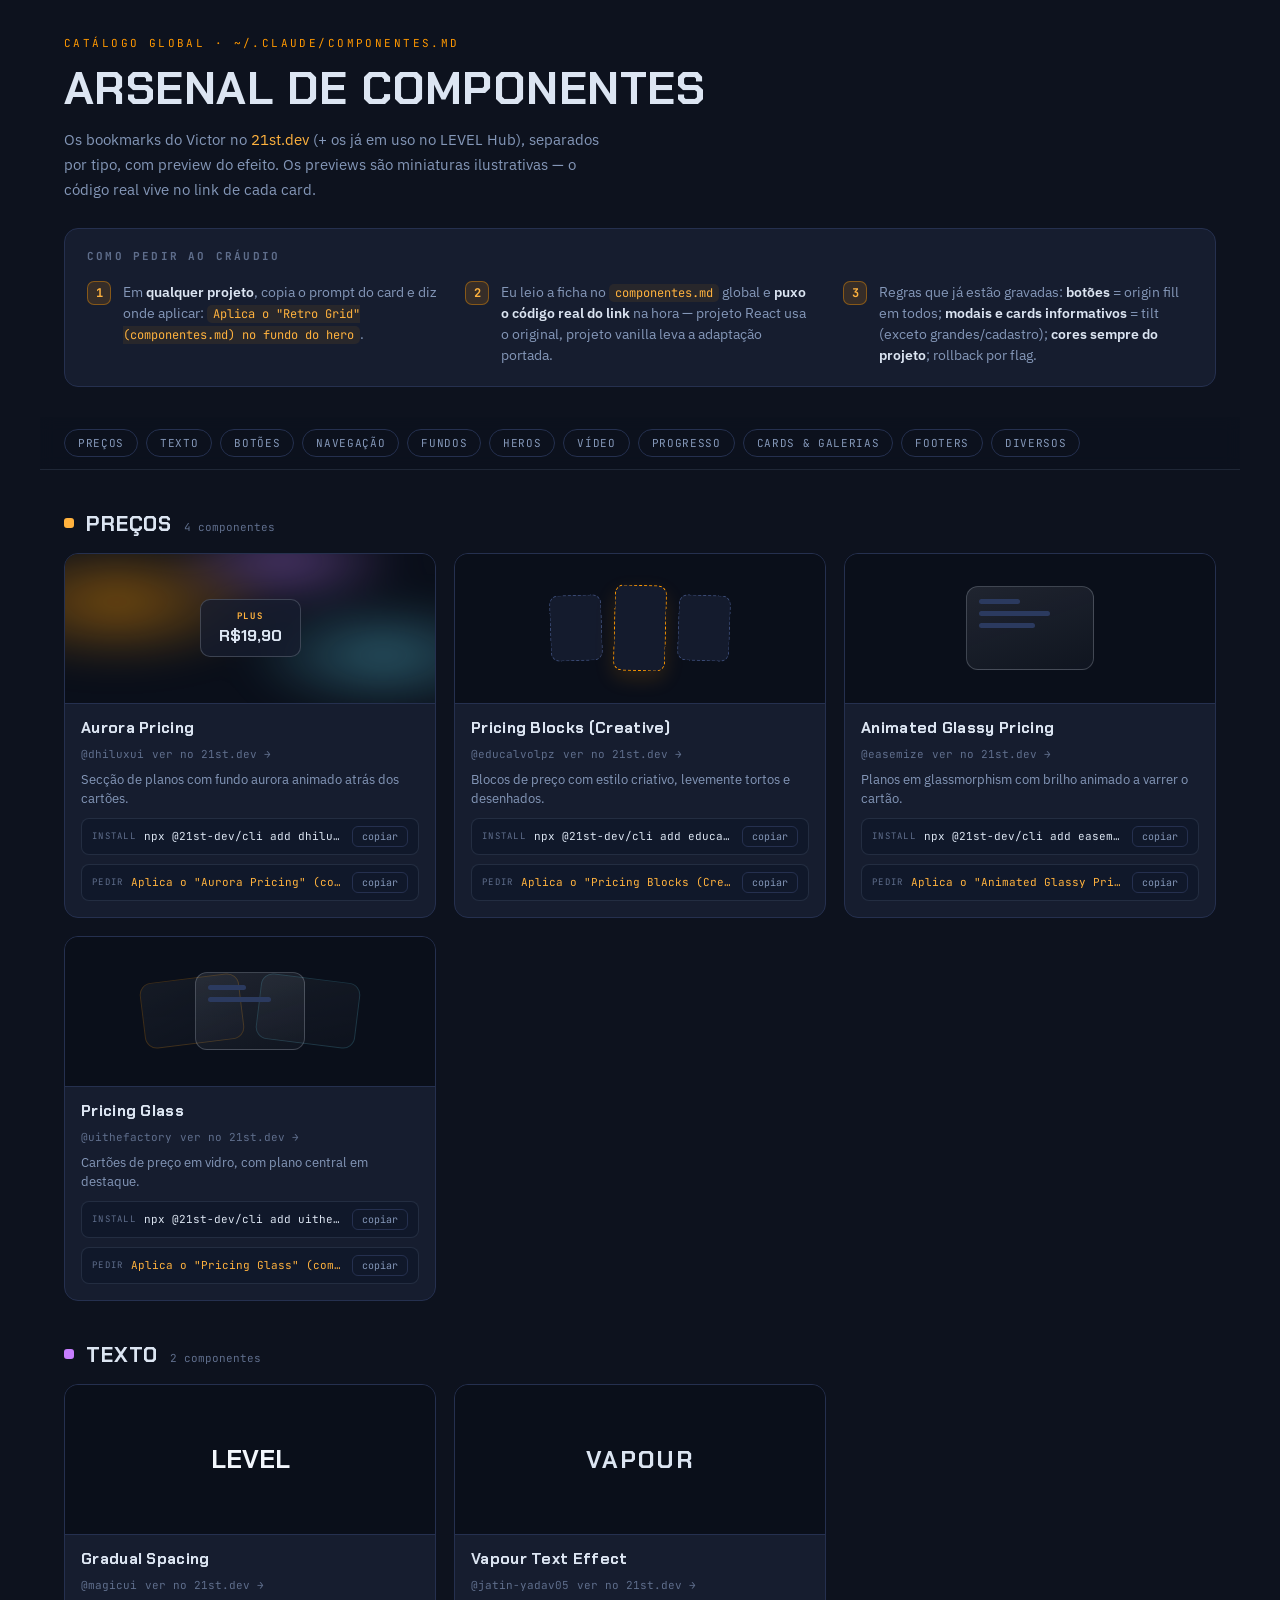
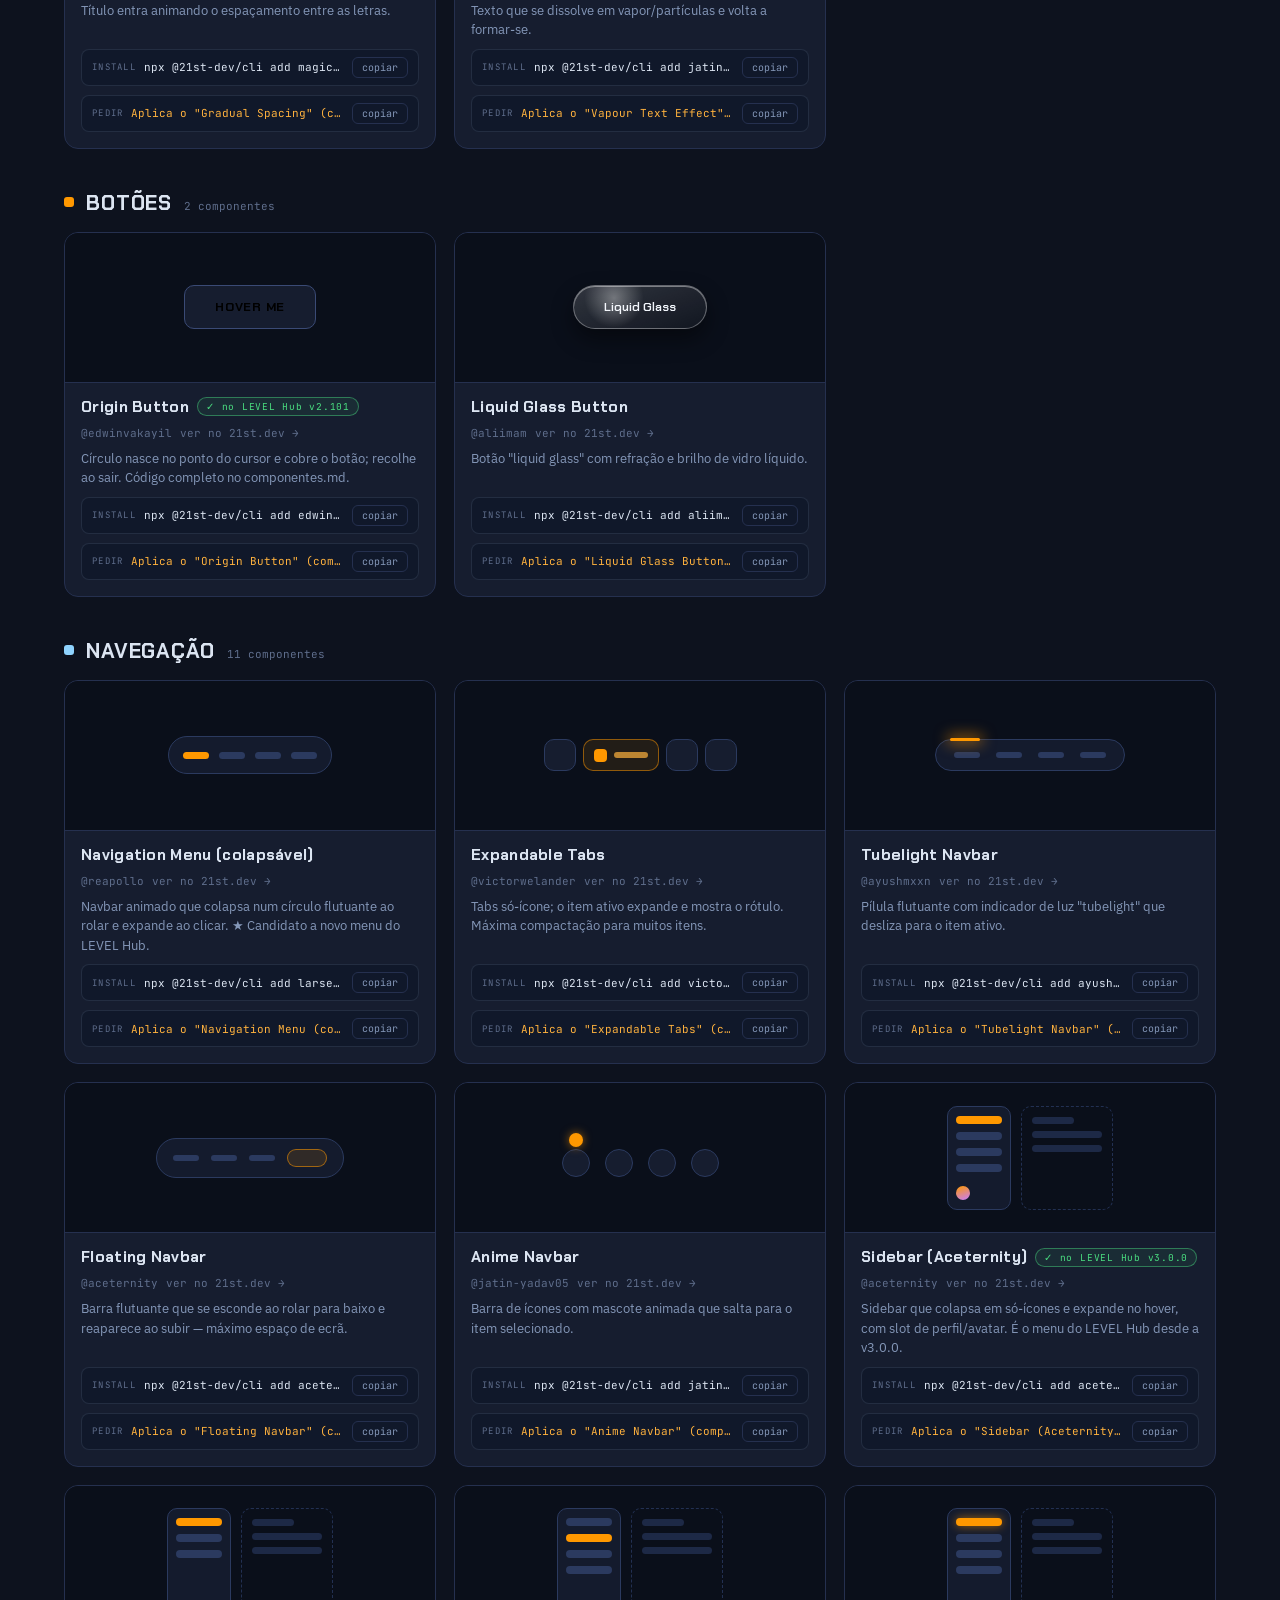
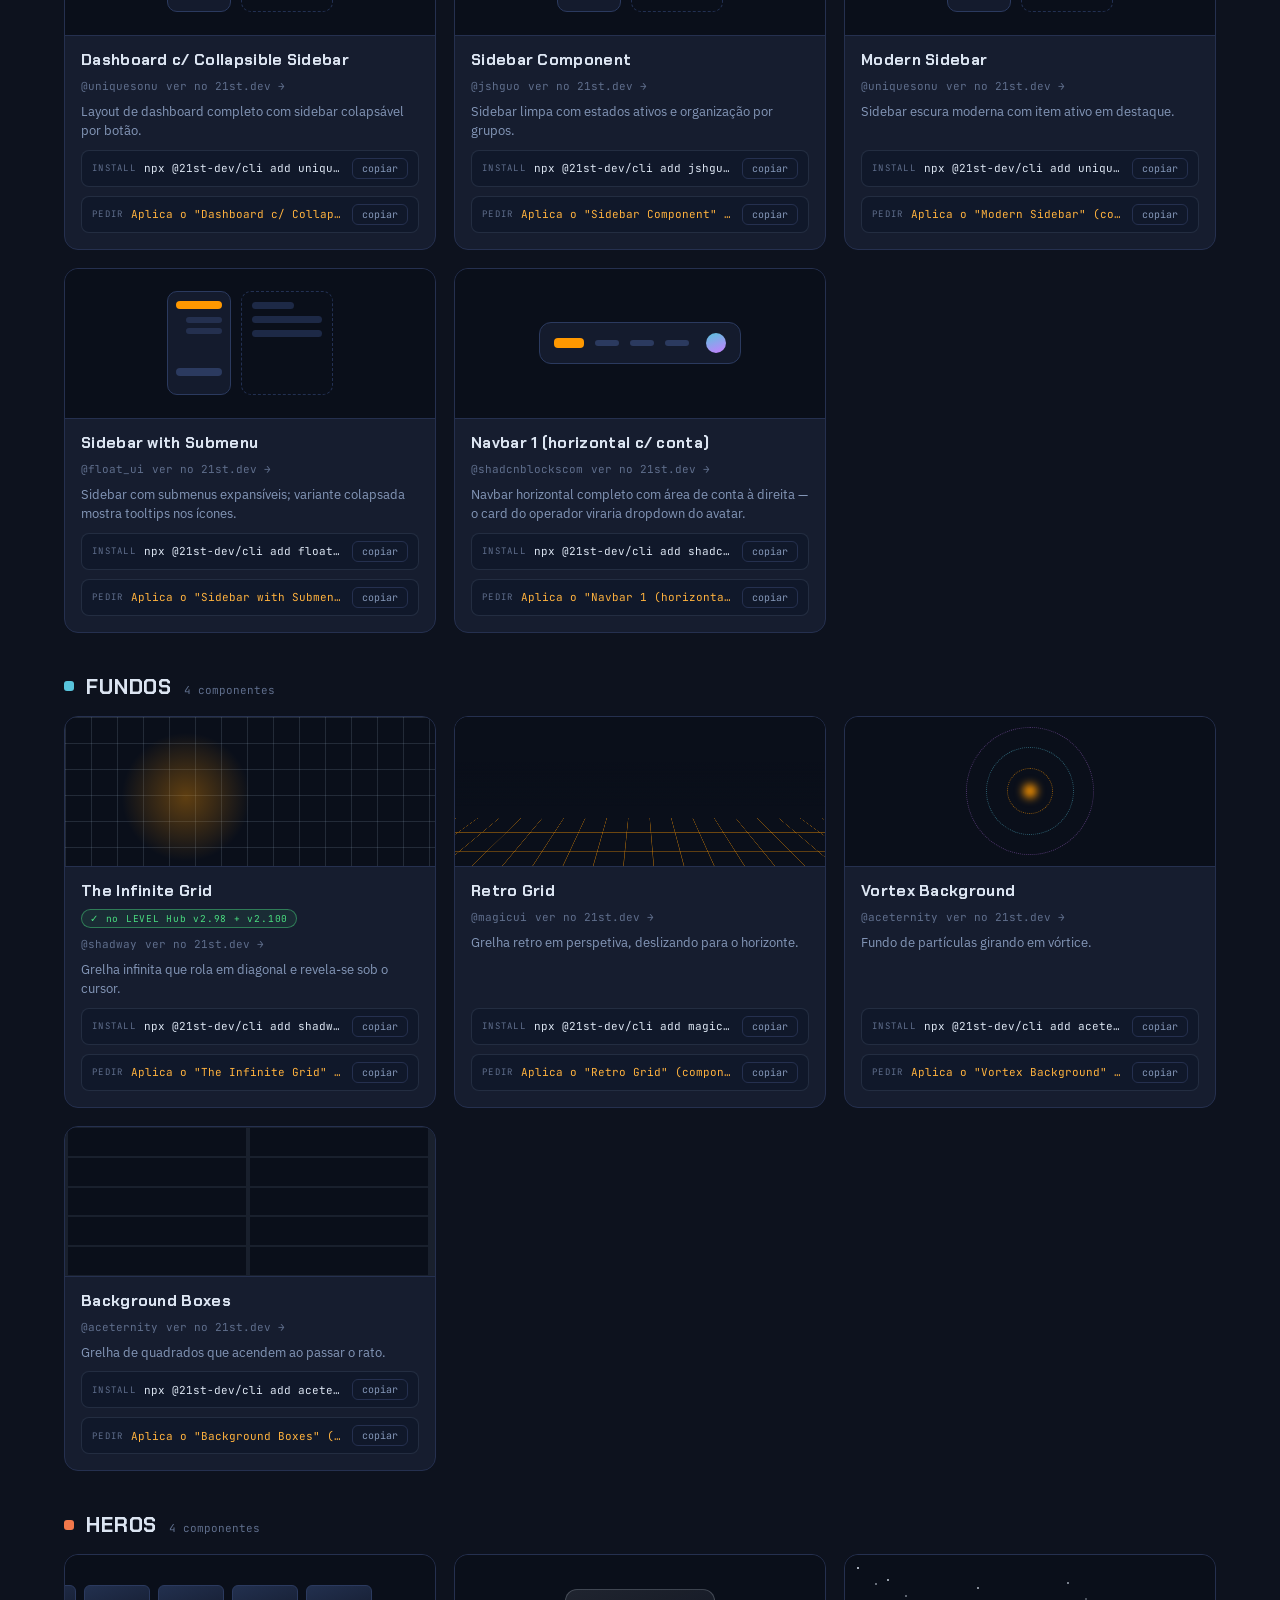
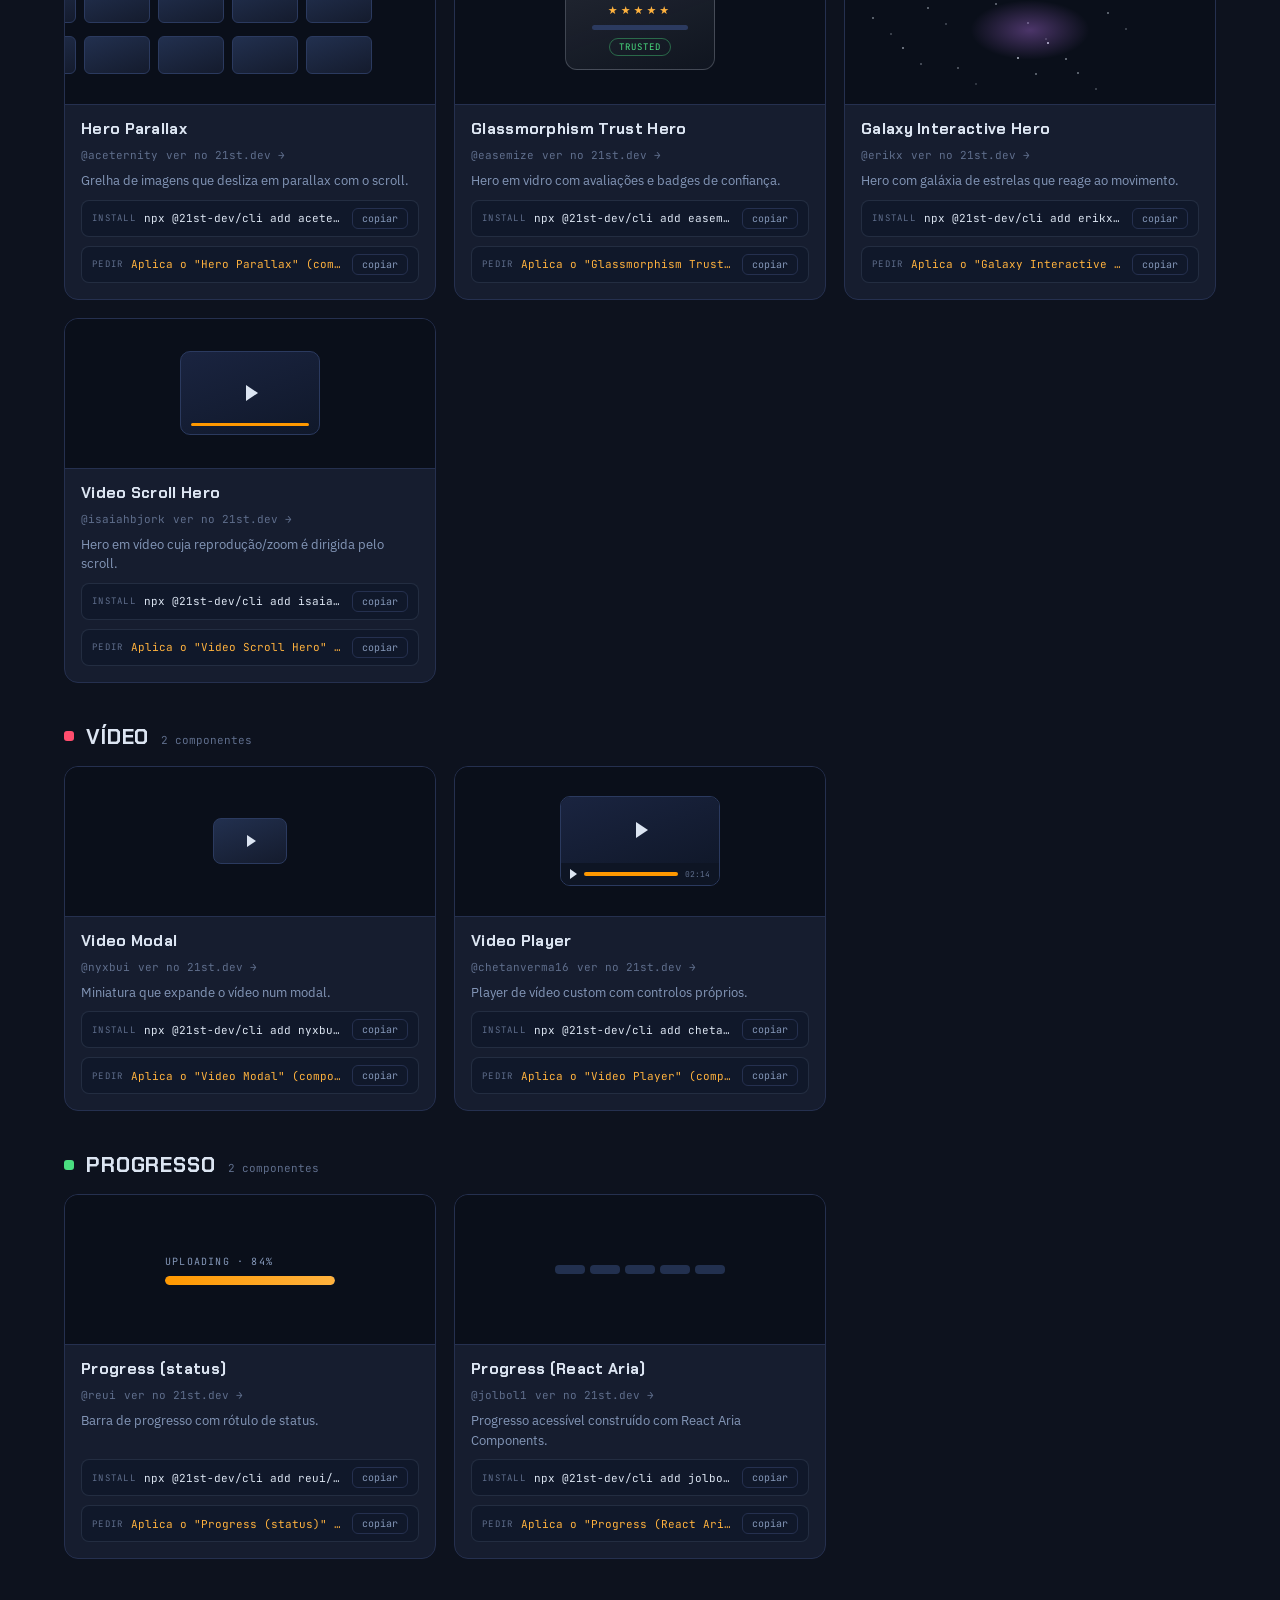
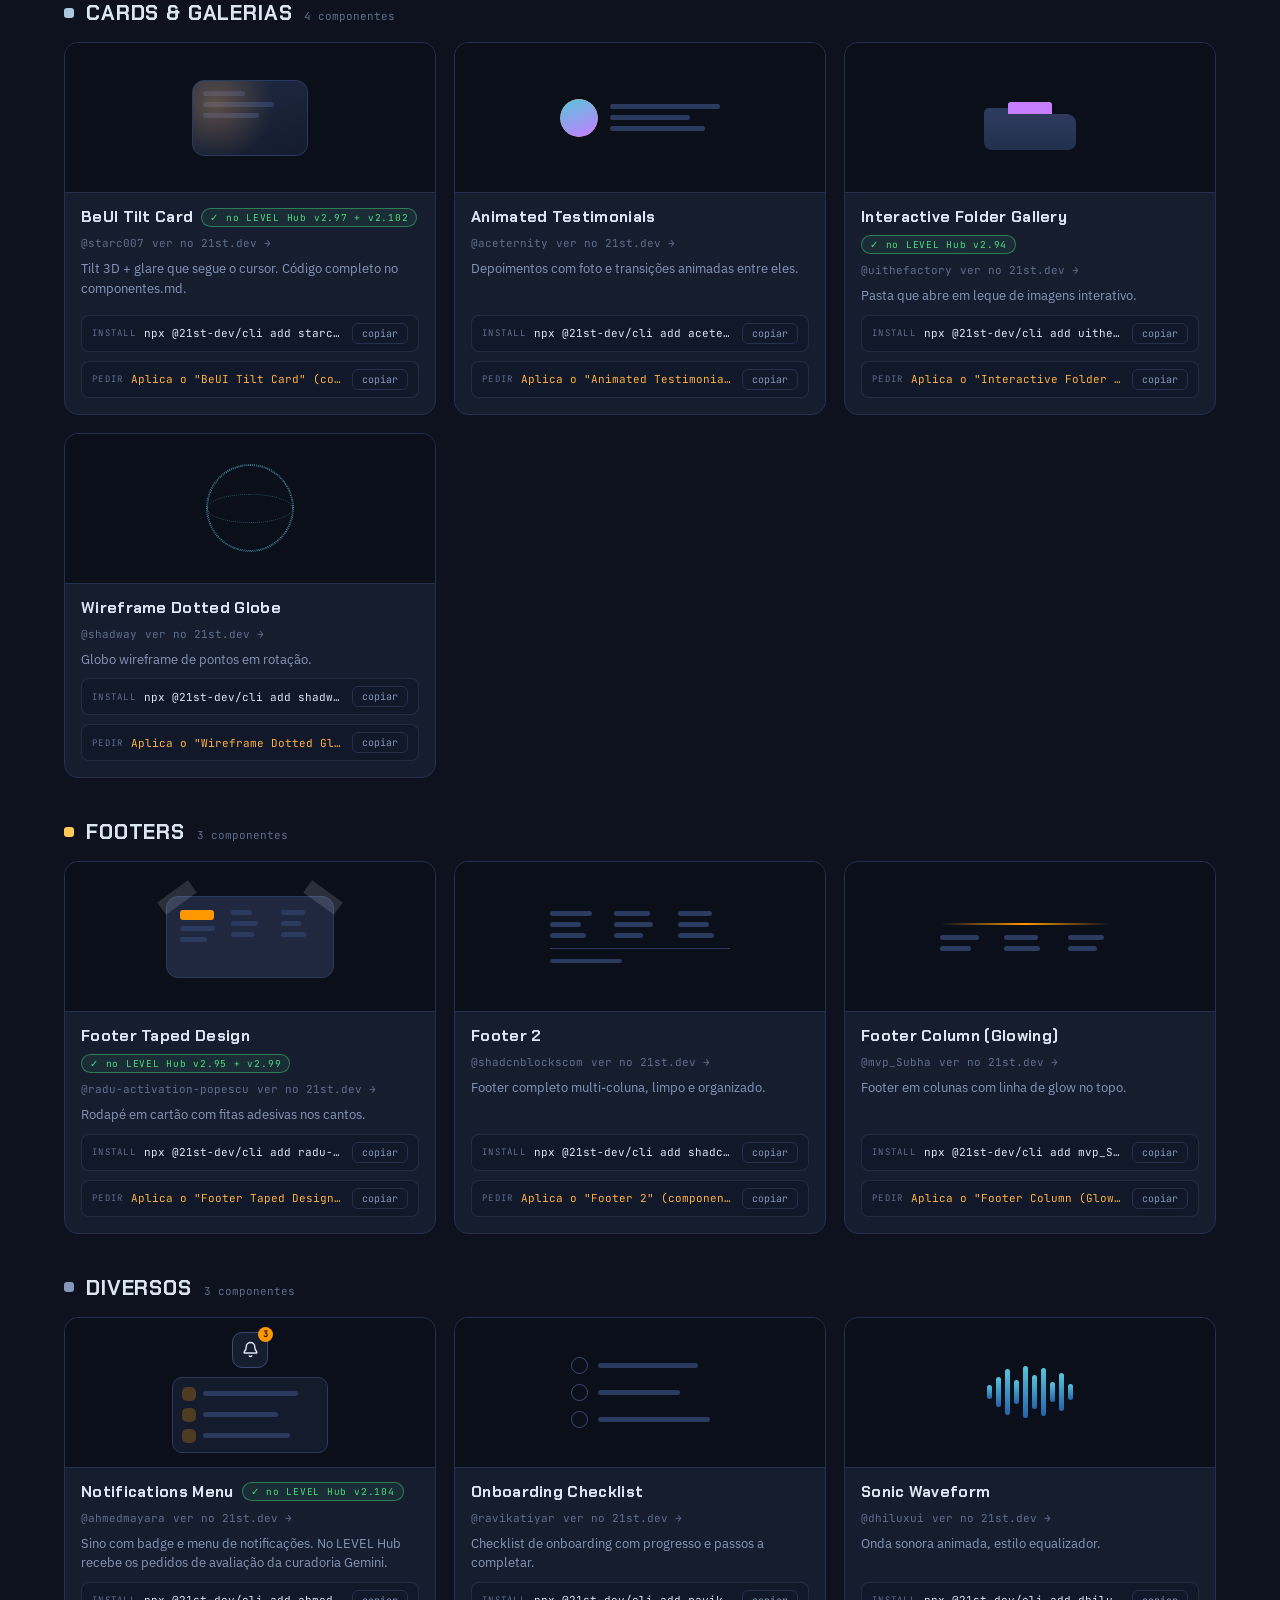
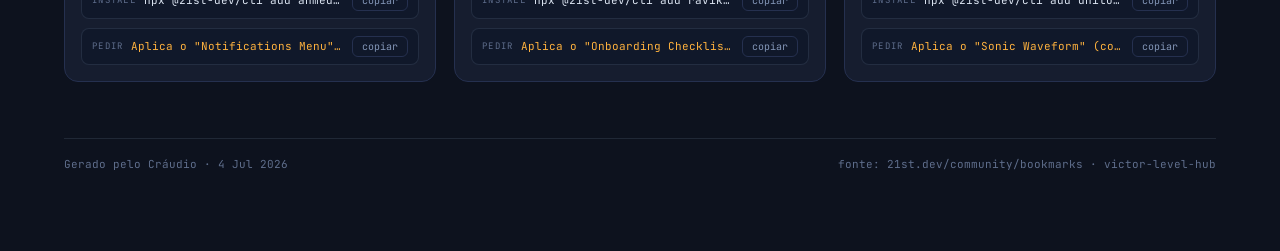
==== commit fdab22d7: "v3.0.0 · SIDEBAR RAIL — menu lateral colapsa em ícones e expande no hover Adaptação vanilla do Sideb" ====
--- a/componentes/index.html
+++ b/componentes/index.html
@@ -438,7 +438,7 @@
     { t: 'nav', n: 'Tubelight Navbar', a: '@ayushmxxn', u: 'https://21st.dev/@ayushmxxn/components/tubelight-navbar', i: 'npx @21st-dev/cli add ayushmxxn/tubelight-navbar', d: 'Pílula flutuante com indicador de luz "tubelight" que desliza para o item ativo.', pv: '<div class="tl-nav"><span class="tl-glow"></span><i></i><i></i><i></i><i></i></div>' },
     { t: 'nav', n: 'Floating Navbar', a: '@aceternity', u: 'https://21st.dev/@aceternity/components/floating-navbar', i: 'npx @21st-dev/cli add aceternity/floating-navbar', d: 'Barra flutuante que se esconde ao rolar para baixo e reaparece ao subir — máximo espaço de ecrã.', pv: '<div class="flnav"><i></i><i></i><i></i><span class="flnav-cta"></span></div>' },
     { t: 'nav', n: 'Anime Navbar', a: '@jatin-yadav05', u: 'https://21st.dev/@jatin-yadav05/components/anime-navbar', i: 'npx @21st-dev/cli add jatin-yadav05/anime-navbar', d: 'Barra de ícones com mascote animada que salta para o item selecionado.', pv: '<div class="anv"><span class="anv-m"></span><i></i><i></i><i></i><i></i></div>' },
-    { t: 'nav', n: 'Sidebar (Aceternity)', a: '@aceternity', u: 'https://21st.dev/@aceternity/components/sidebar', i: 'npx @21st-dev/cli add aceternity/sidebar', d: 'Sidebar que colapsa em só-ícones e expande no hover, com slot de perfil/avatar. ★ Melhor candidata pro hub: preserva o card do operador e liberta o ecrã.', pv: '<div class="sbp"><div class="sbp-bar exp"><i class="row on"></i><i class="row"></i><i class="row"></i><i class="row"></i><i class="av"></i></div><div class="sbp-page"><i></i><i></i><i></i></div></div>' },
+    { t: 'nav', n: 'Sidebar (Aceternity)', a: '@aceternity', u: 'https://21st.dev/@aceternity/components/sidebar', i: 'npx @21st-dev/cli add aceternity/sidebar', d: 'Sidebar que colapsa em só-ícones e expande no hover, com slot de perfil/avatar. É o menu do LEVEL Hub desde a v3.0.0.', b: 'no LEVEL Hub v3.0.0', pv: '<div class="sbp"><div class="sbp-bar exp"><i class="row on"></i><i class="row"></i><i class="row"></i><i class="row"></i><i class="av"></i></div><div class="sbp-page"><i></i><i></i><i></i></div></div>' },
     { t: 'nav', n: 'Dashboard c/ Collapsible Sidebar', a: '@uniquesonu', u: 'https://21st.dev/@uniquesonu/components/dashboard-with-collapsible-sidebar', i: 'npx @21st-dev/cli add uniquesonu/dashboard-with-collapsible-sidebar', d: 'Layout de dashboard completo com sidebar colapsável por botão.', pv: '<div class="sbp"><div class="sbp-bar tog"><i class="row on"></i><i class="row"></i><i class="row"></i></div><div class="sbp-page"><i></i><i></i><i></i></div></div>' },
     { t: 'nav', n: 'Sidebar Component', a: '@jshguo', u: 'https://21st.dev/@jshguo/components/sidebar-component', i: 'npx @21st-dev/cli add jshguo/sidebar-component', d: 'Sidebar limpa com estados ativos e organização por grupos.', pv: '<div class="sbp"><div class="sbp-bar" style="width:64px"><i class="row"></i><i class="row on"></i><i class="row"></i><i class="row"></i></div><div class="sbp-page"><i></i><i></i><i></i></div></div>' },
     { t: 'nav', n: 'Modern Sidebar', a: '@uniquesonu', u: 'https://21st.dev/@uniquesonu/components/modern-side-bar', i: 'npx @21st-dev/cli add uniquesonu/modern-side-bar', d: 'Sidebar escura moderna com item ativo em destaque.', pv: '<div class="sbp"><div class="sbp-bar" style="width:64px"><i class="row glow"></i><i class="row"></i><i class="row"></i><i class="row"></i></div><div class="sbp-page"><i></i><i></i><i></i></div></div>' },
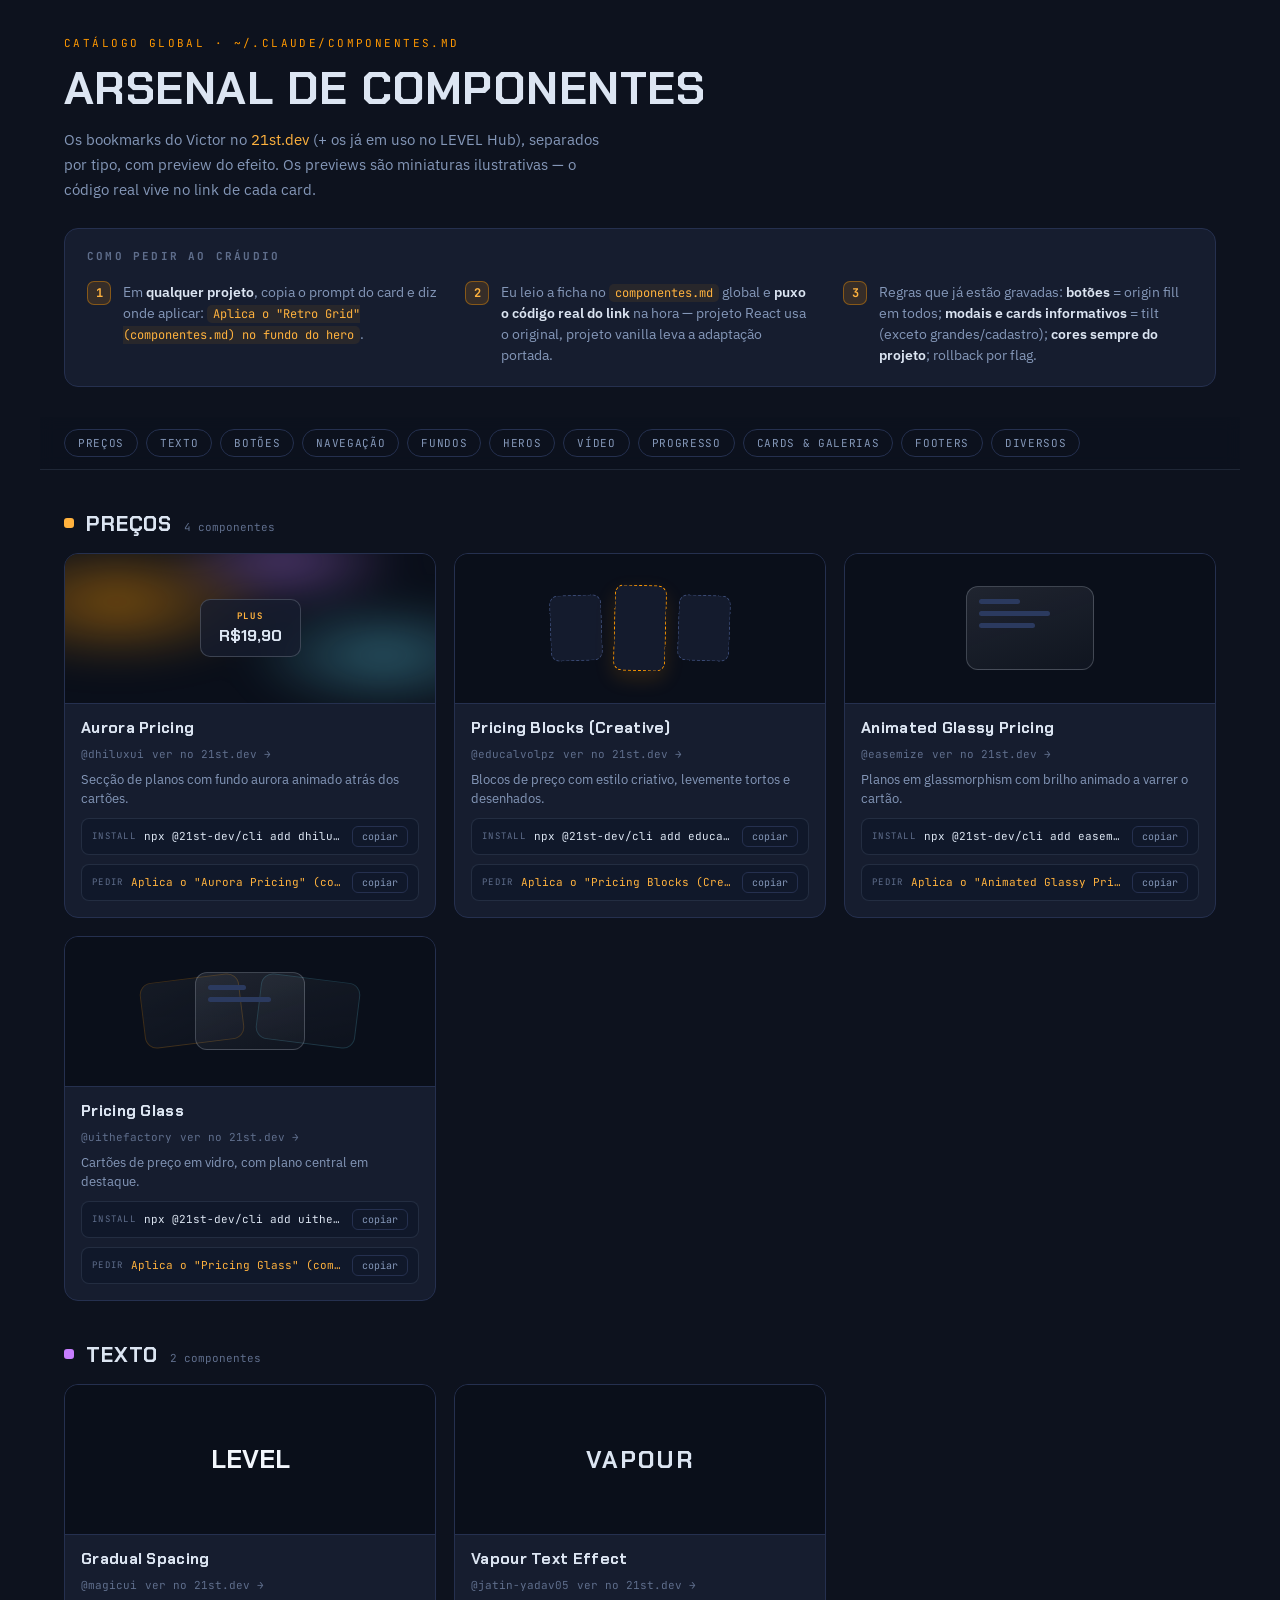
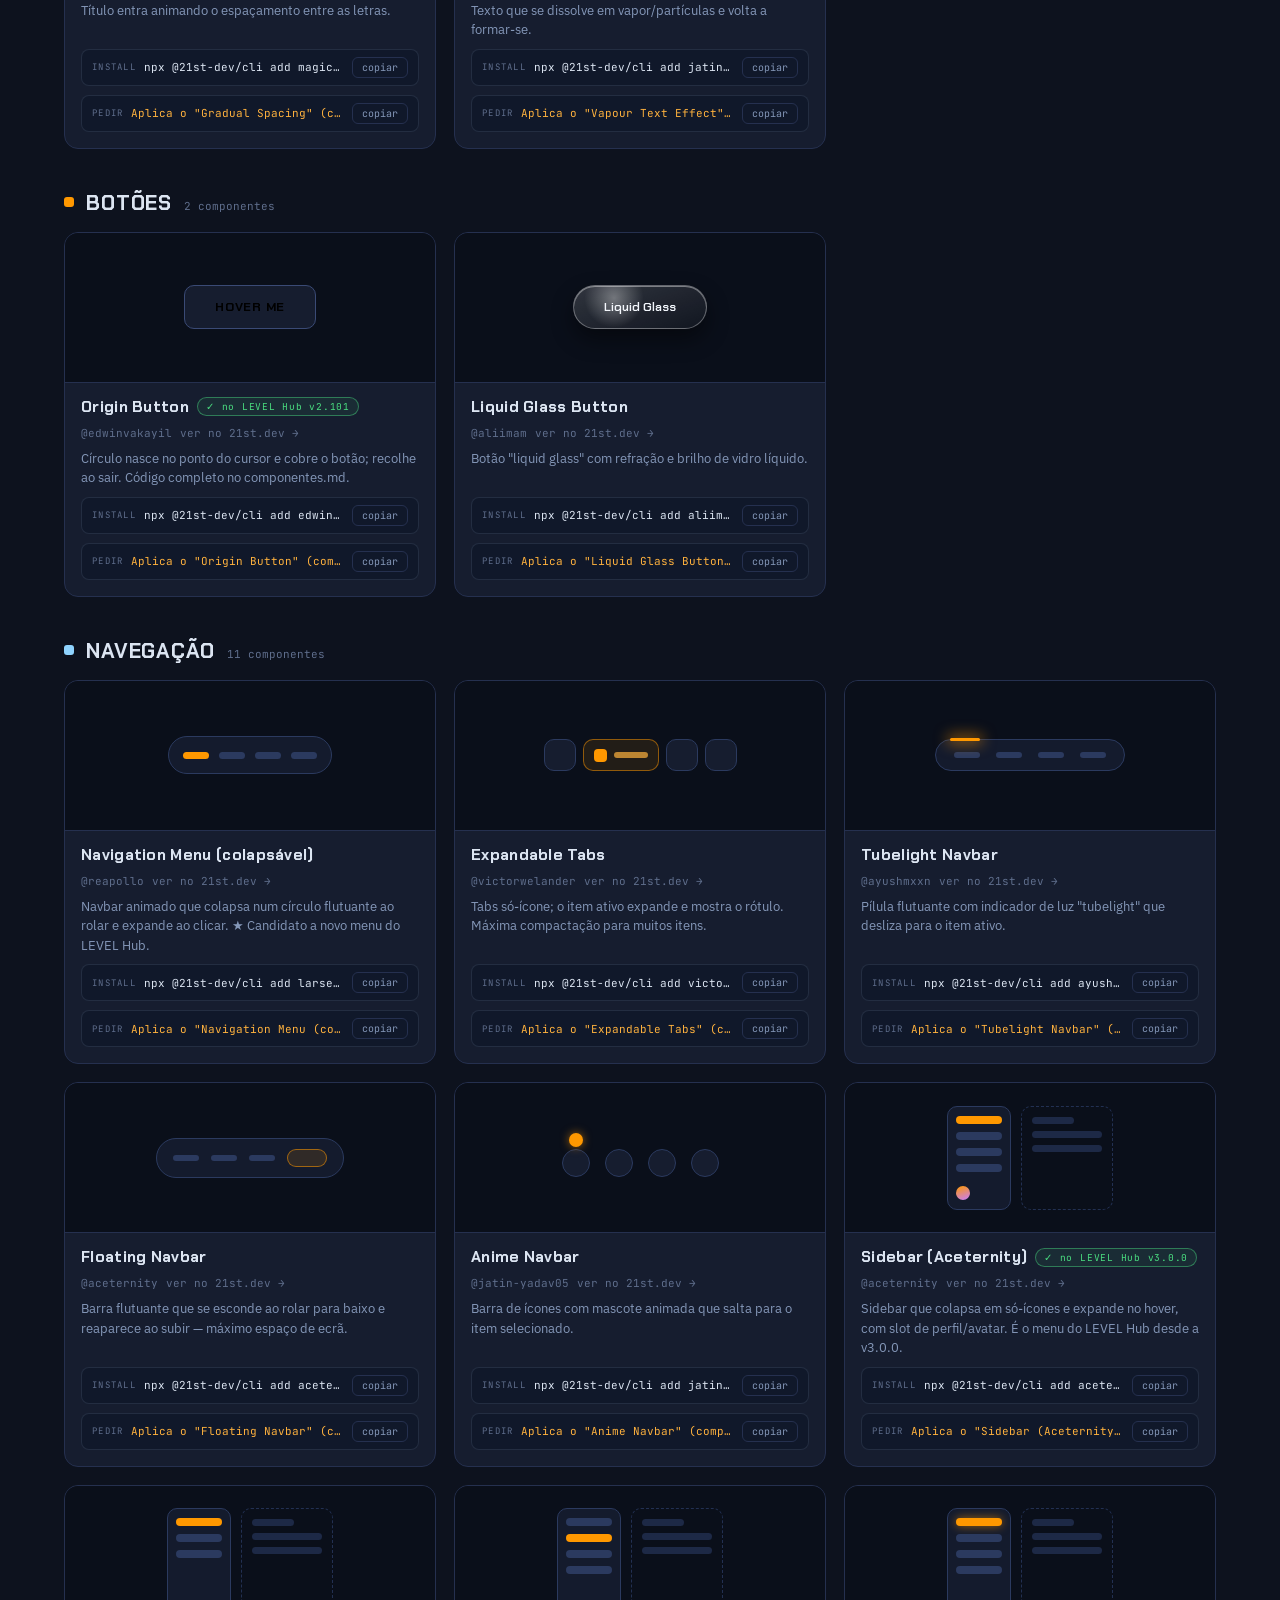
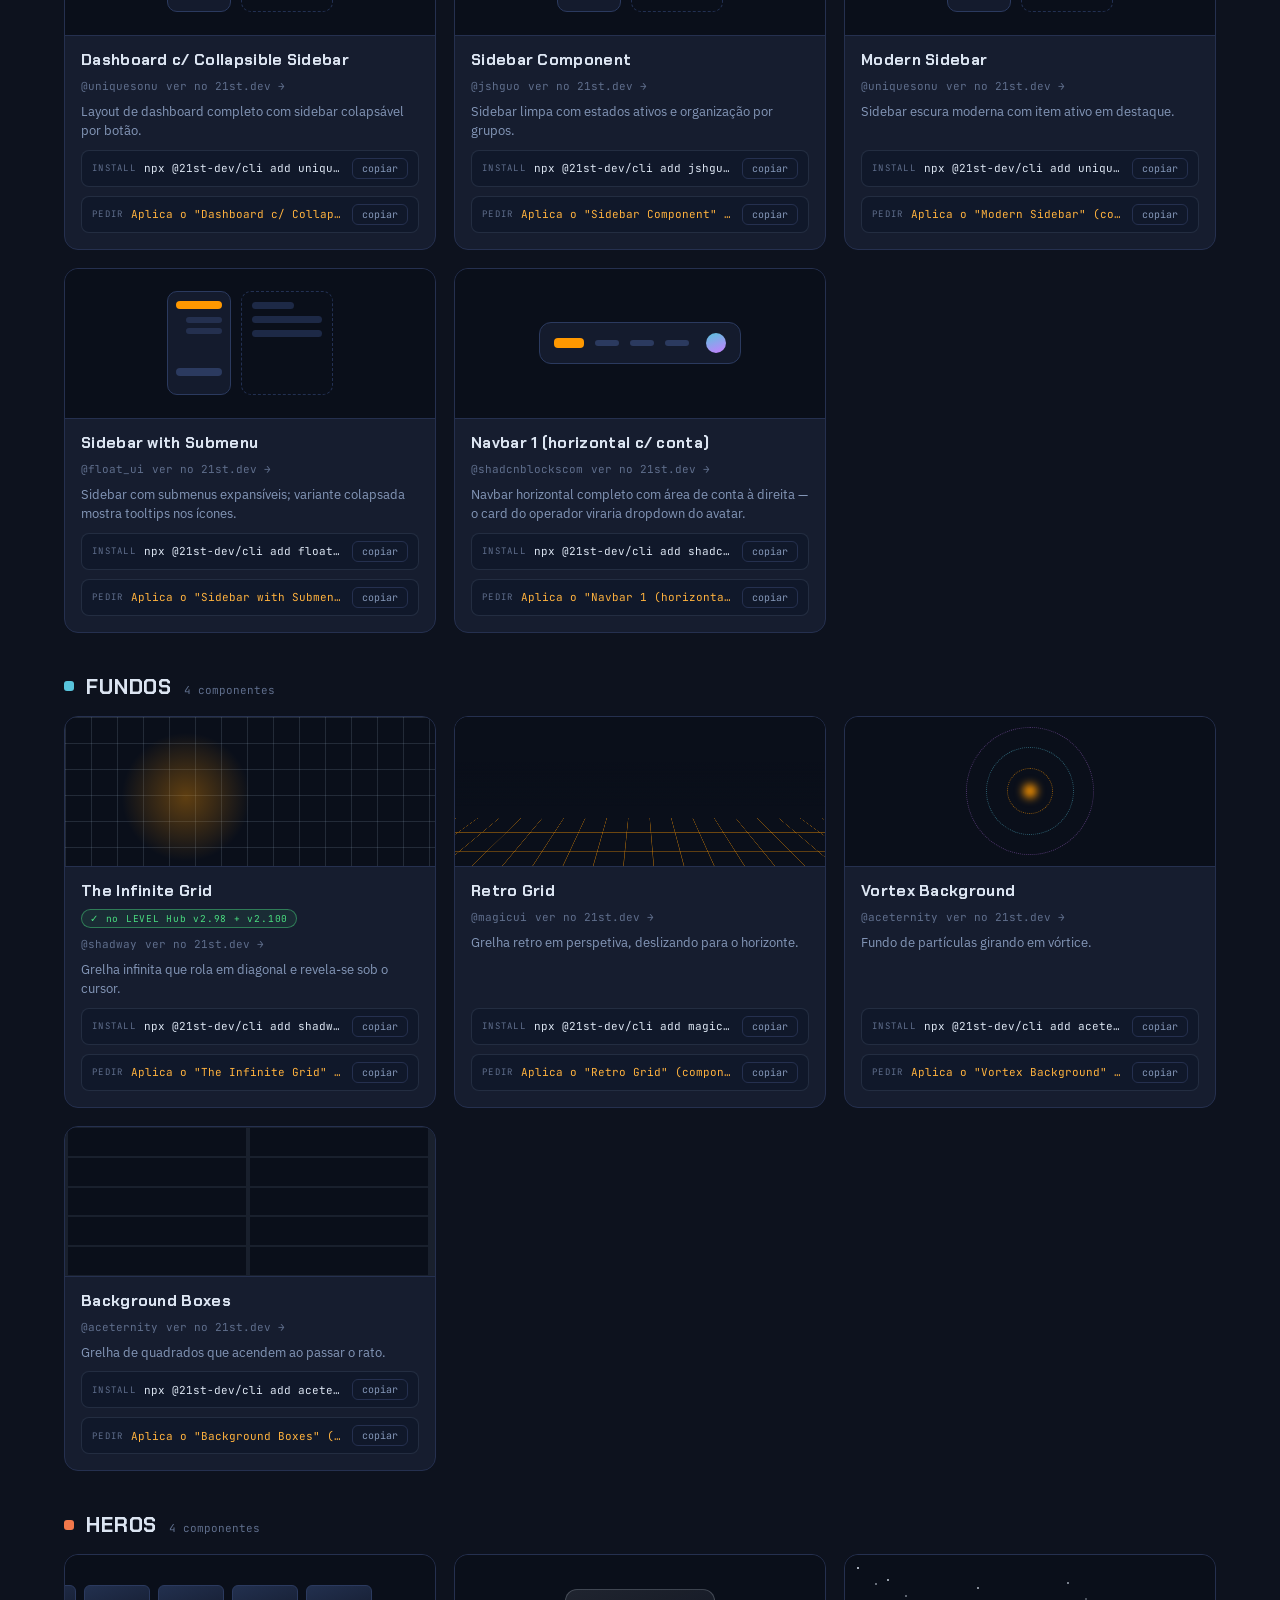
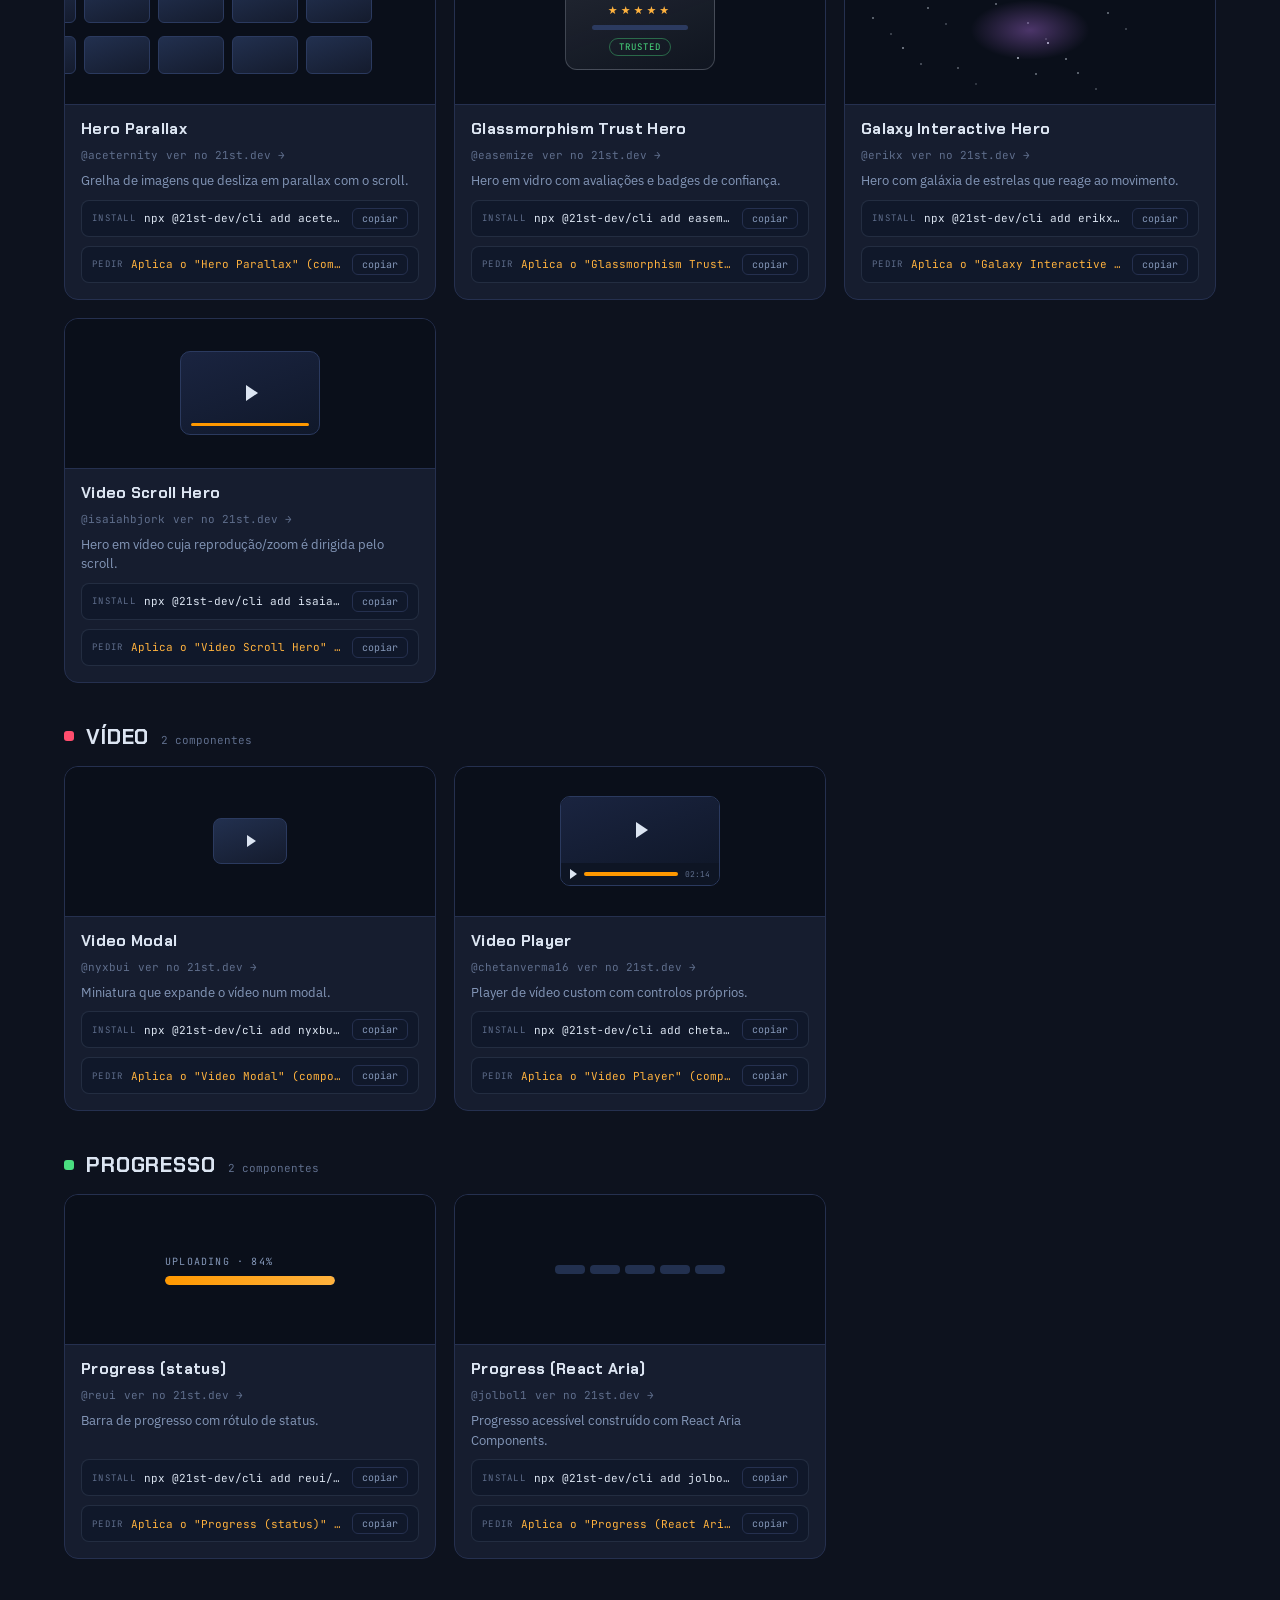
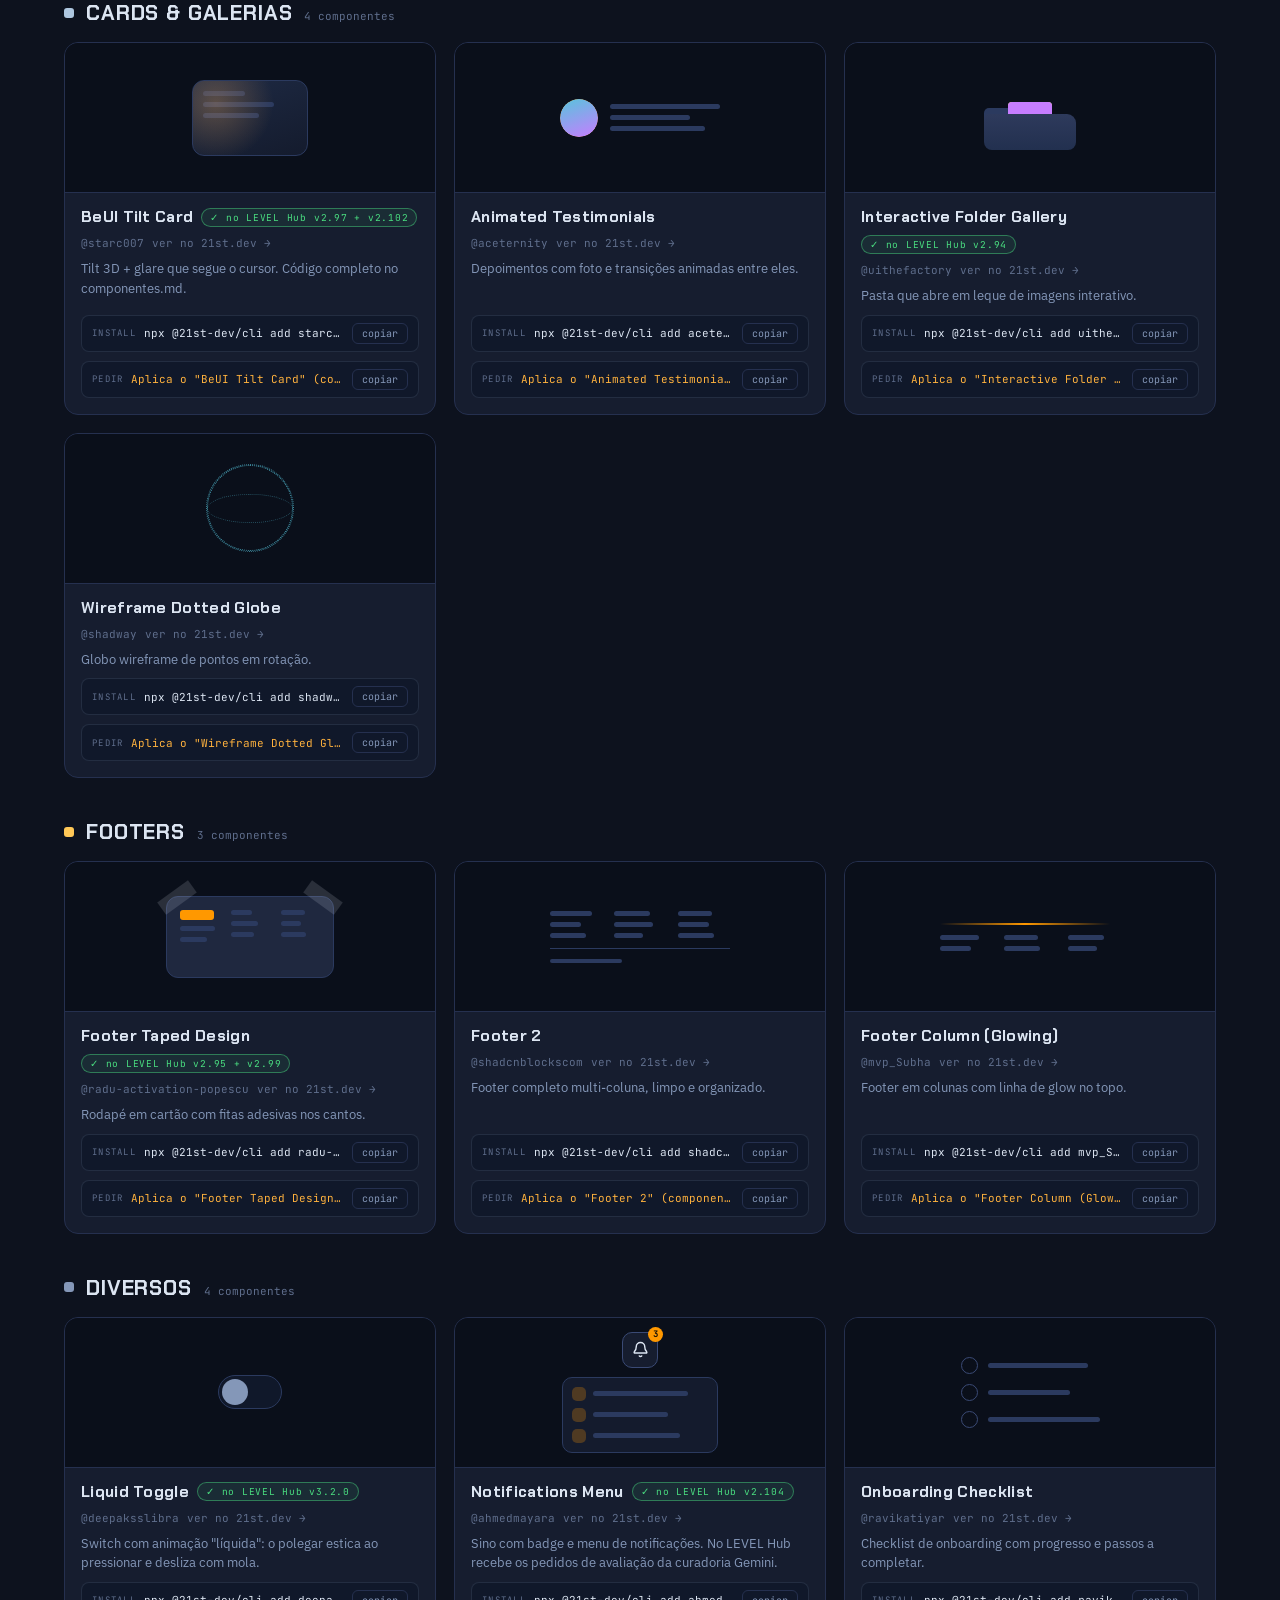
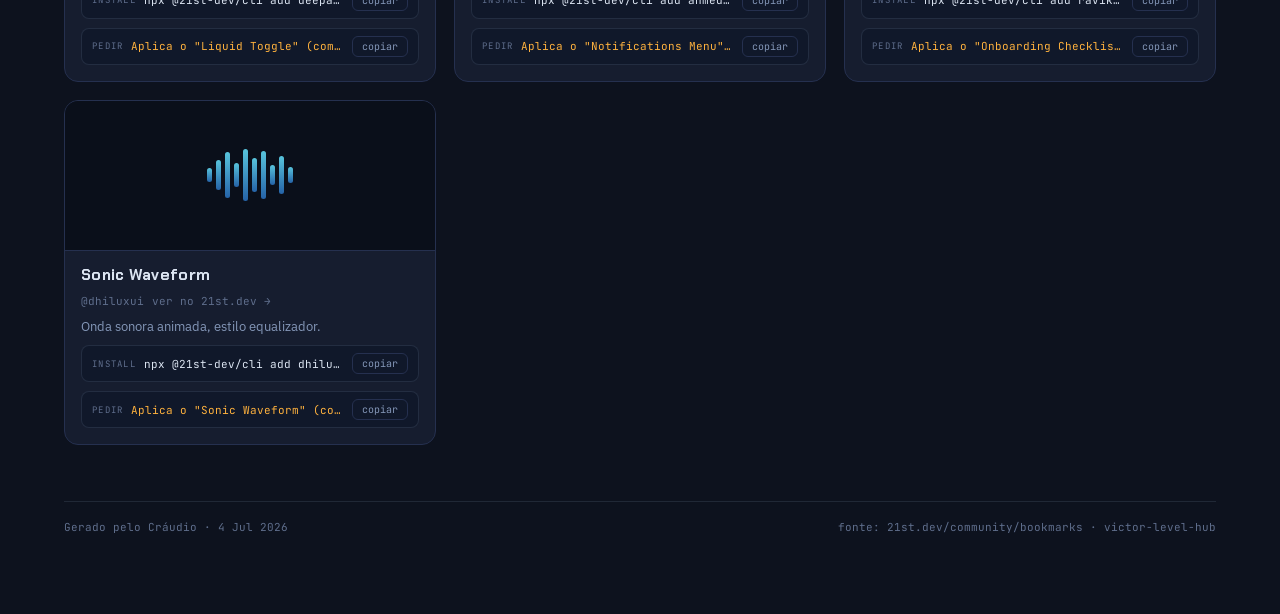
==== commit 7f439c9e: "v3.2.0 · Rail refinado: logo vertical, hambúrguer e travar fechado Pedidos do Victor sobre o rail v3" ====
--- a/componentes/index.html
+++ b/componentes/index.html
@@ -330,6 +330,18 @@
   @keyframes ckd { 10%, 78% { background: #4ADE80; border-color: #4ADE80; } 90%, 100% { background: transparent; border-color: #3a4a75; } }
   @keyframes ckt { 10%, 78% { opacity: 1; } 90%, 100% { opacity: 0; } }
 
+  /* liquid toggle */
+  .lqp-track { position: relative; display: block; width: 64px; height: 34px; border-radius: 999px; border: 1px solid #2b3a5f; background: #10182A; animation: lqt 3.4s ease-in-out infinite; }
+  .lqp-thumb { position: absolute; top: 3px; left: 3px; width: 26px; height: 26px; border-radius: 999px; background: #8497B8; animation: lqm 3.4s cubic-bezier(.34, 1.56, .64, 1) infinite; }
+  @keyframes lqm {
+    0%, 26% { left: 3px; width: 26px; background: #8497B8; }
+    34% { width: 38px; }
+    46%, 78% { left: 33px; width: 26px; background: var(--orange); }
+    86% { left: 21px; width: 38px; }
+    100% { left: 3px; width: 26px; background: #8497B8; }
+  }
+  @keyframes lqt { 46%, 78% { background: rgba(255,152,0,.18); border-color: rgba(255,152,0,.55); } }
+
   /* notifications menu */
   .nm { display: flex; flex-direction: column; align-items: center; gap: 9px; }
   .nm-bell { position: relative; width: 36px; height: 36px; border-radius: 10px; border: 1px solid #3a4a75; background: #161D2F; display: flex; align-items: center; justify-content: center; color: var(--text); }
@@ -470,6 +482,7 @@
     { t: 'footers', n: 'Footer 2', a: '@shadcnblockscom', u: 'https://21st.dev/@shadcnblockscom/components/shadcnblocks-com-footer2', i: 'npx @21st-dev/cli add shadcnblockscom/shadcnblocks-com-footer2', d: 'Footer completo multi-coluna, limpo e organizado.', pv: '<div class="f2"><div class="cols"><div class="col"><div class="ln" style="width:80%"></div><div class="ln" style="width:60%"></div><div class="ln" style="width:70%"></div></div><div class="col"><div class="ln" style="width:70%"></div><div class="ln" style="width:75%"></div><div class="ln" style="width:55%"></div></div><div class="col"><div class="ln" style="width:65%"></div><div class="ln" style="width:60%"></div><div class="ln" style="width:70%"></div></div></div><div class="bar"></div><div class="ln" style="width:40%;height:4px"></div></div>' },
     { t: 'footers', n: 'Footer Column (Glowing)', a: '@mvp_Subha', u: 'https://21st.dev/@mvp_Subha/components/footer-column/glowing-footer', i: 'npx @21st-dev/cli add mvp_Subha/footer-column', d: 'Footer em colunas com linha de glow no topo.', pv: '<div class="f2"><div class="gf-line"></div><div class="cols"><div class="col"><div class="ln" style="width:75%"></div><div class="ln" style="width:60%"></div></div><div class="col"><div class="ln" style="width:65%"></div><div class="ln" style="width:70%"></div></div><div class="col"><div class="ln" style="width:70%"></div><div class="ln" style="width:55%"></div></div></div></div>' },
 
+    { t: 'diversos', n: 'Liquid Toggle', a: '@deepaksslibra', u: 'https://21st.dev/@deepaksslibra/components/liquid-toggle', i: 'npx @21st-dev/cli add deepaksslibra/liquid-toggle', d: 'Switch com animação "líquida": o polegar estica ao pressionar e desliza com mola.', b: 'no LEVEL Hub v3.2.0', pv: '<div class="lqp"><span class="lqp-track"><i class="lqp-thumb"></i></span></div>' },
     { t: 'diversos', n: 'Notifications Menu', a: '@ahmedmayara', u: 'https://21st.dev/@ahmedmayara/components/notifications-menu', i: 'npx @21st-dev/cli add ahmedmayara/notifications-menu', d: 'Sino com badge e menu de notificações. No LEVEL Hub recebe os pedidos de avaliação da curadoria Gemini.', b: 'no LEVEL Hub v2.104', pv: '<div class="nm"><div class="nm-bell"><svg viewBox="0 0 24 24" fill="none" stroke="currentColor" stroke-width="2" stroke-linecap="round" stroke-linejoin="round"><path d="M10.268 21a2 2 0 0 0 3.464 0"/><path d="M3.262 15.326A1 1 0 0 0 4 17h16a1 1 0 0 0 .74-1.673C19.41 13.956 18 12.499 18 8A6 6 0 0 0 6 8c0 4.499-1.411 5.956-2.738 7.326"/></svg><i class="nm-dot">3</i></div><div class="nm-pop"><span class="nm-row"><i></i><b style="width:70%"></b></span><span class="nm-row"><i></i><b style="width:55%"></b></span><span class="nm-row"><i></i><b style="width:64%"></b></span></div></div>' },
     { t: 'diversos', n: 'Onboarding Checklist', a: '@ravikatiyar', u: 'https://21st.dev/@ravikatiyar/components/onboarding-checklist', i: 'npx @21st-dev/cli add ravikatiyar/onboarding-checklist', d: 'Checklist de onboarding com progresso e passos a completar.', pv: '<div class="ck-list"><div class="ck-row"><i class="ck c1"></i><div class="ln" style="width:100px"></div></div><div class="ck-row"><i class="ck c2"></i><div class="ln" style="width:82px"></div></div><div class="ck-row"><i class="ck c3"></i><div class="ln" style="width:112px"></div></div></div>' },
     { t: 'diversos', n: 'Sonic Waveform', a: '@dhiluxui', u: 'https://21st.dev/@dhiluxui/components/sonic-waveform', i: 'npx @21st-dev/cli add dhiluxui/sonic-waveform', d: 'Onda sonora animada, estilo equalizador.', pv: '<div class="wv"><i></i><i></i><i></i><i></i><i></i><i></i><i></i><i></i><i></i><i></i></div>' }
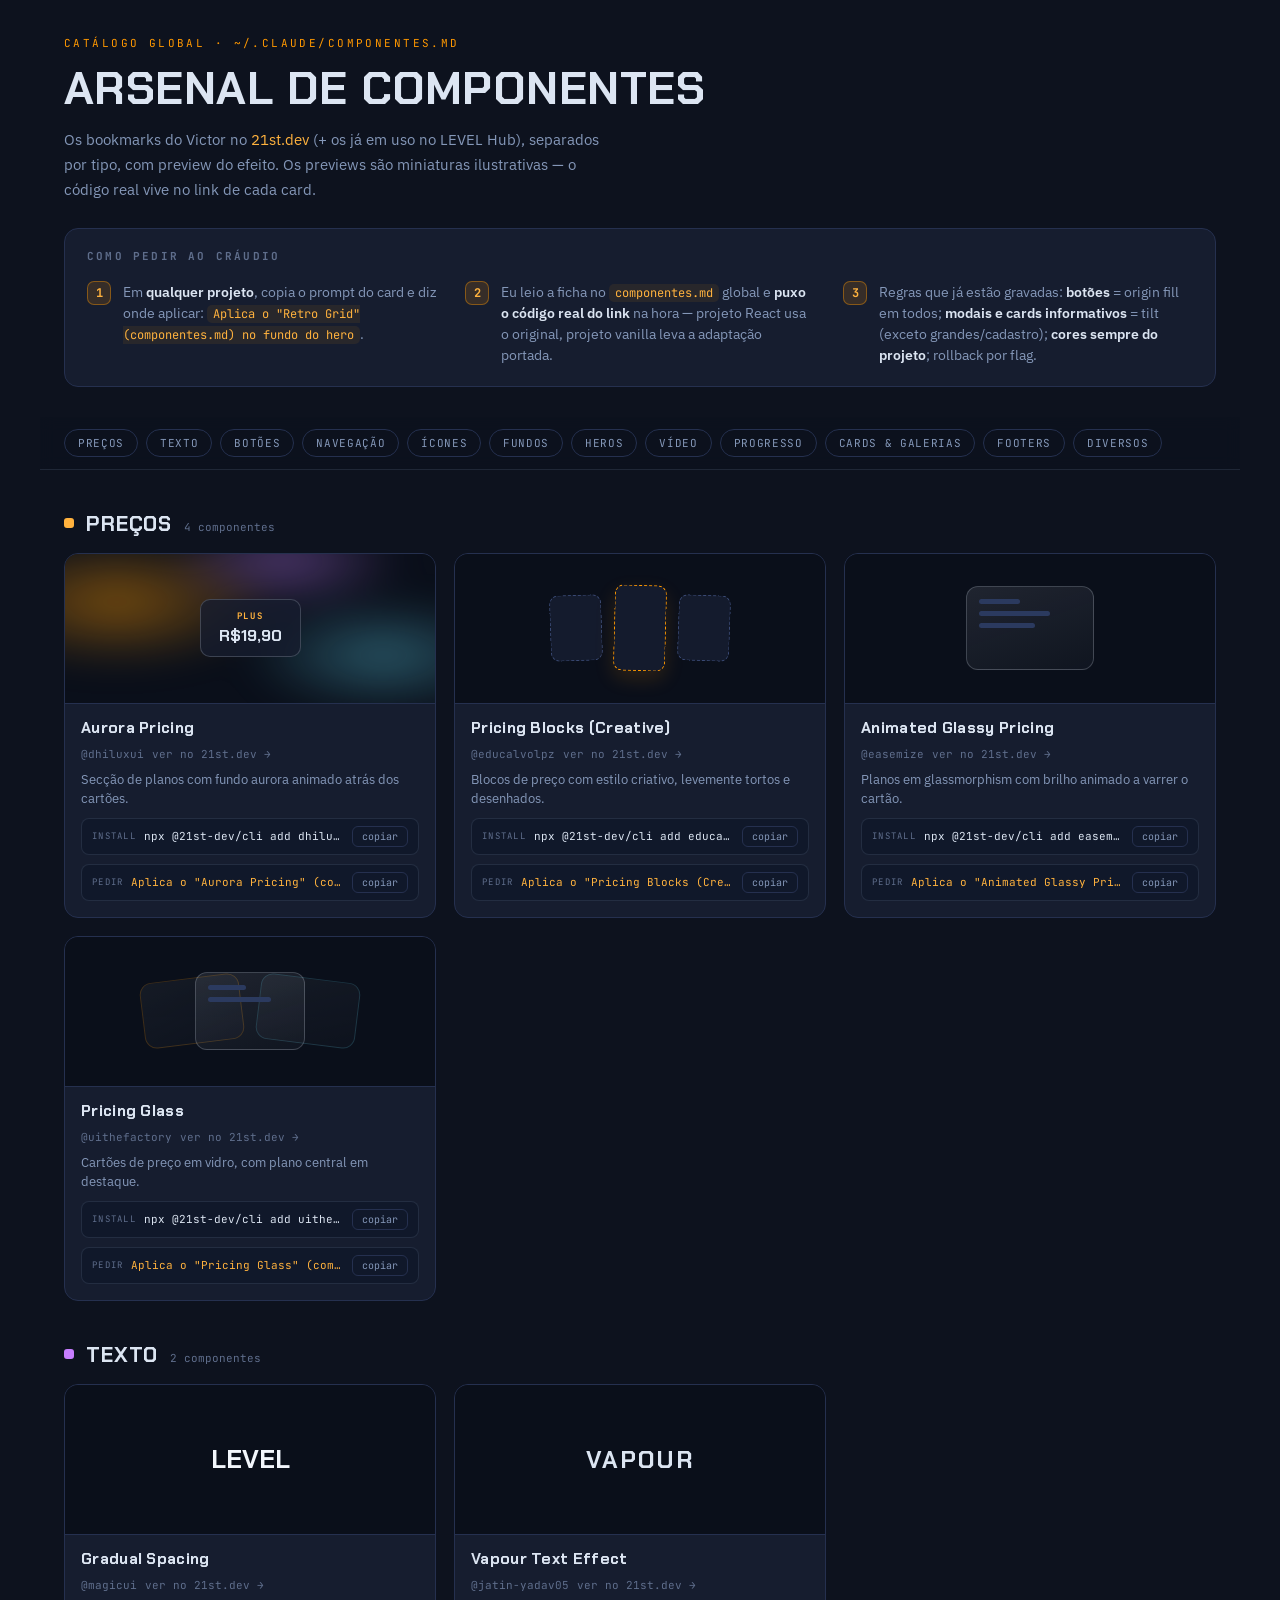
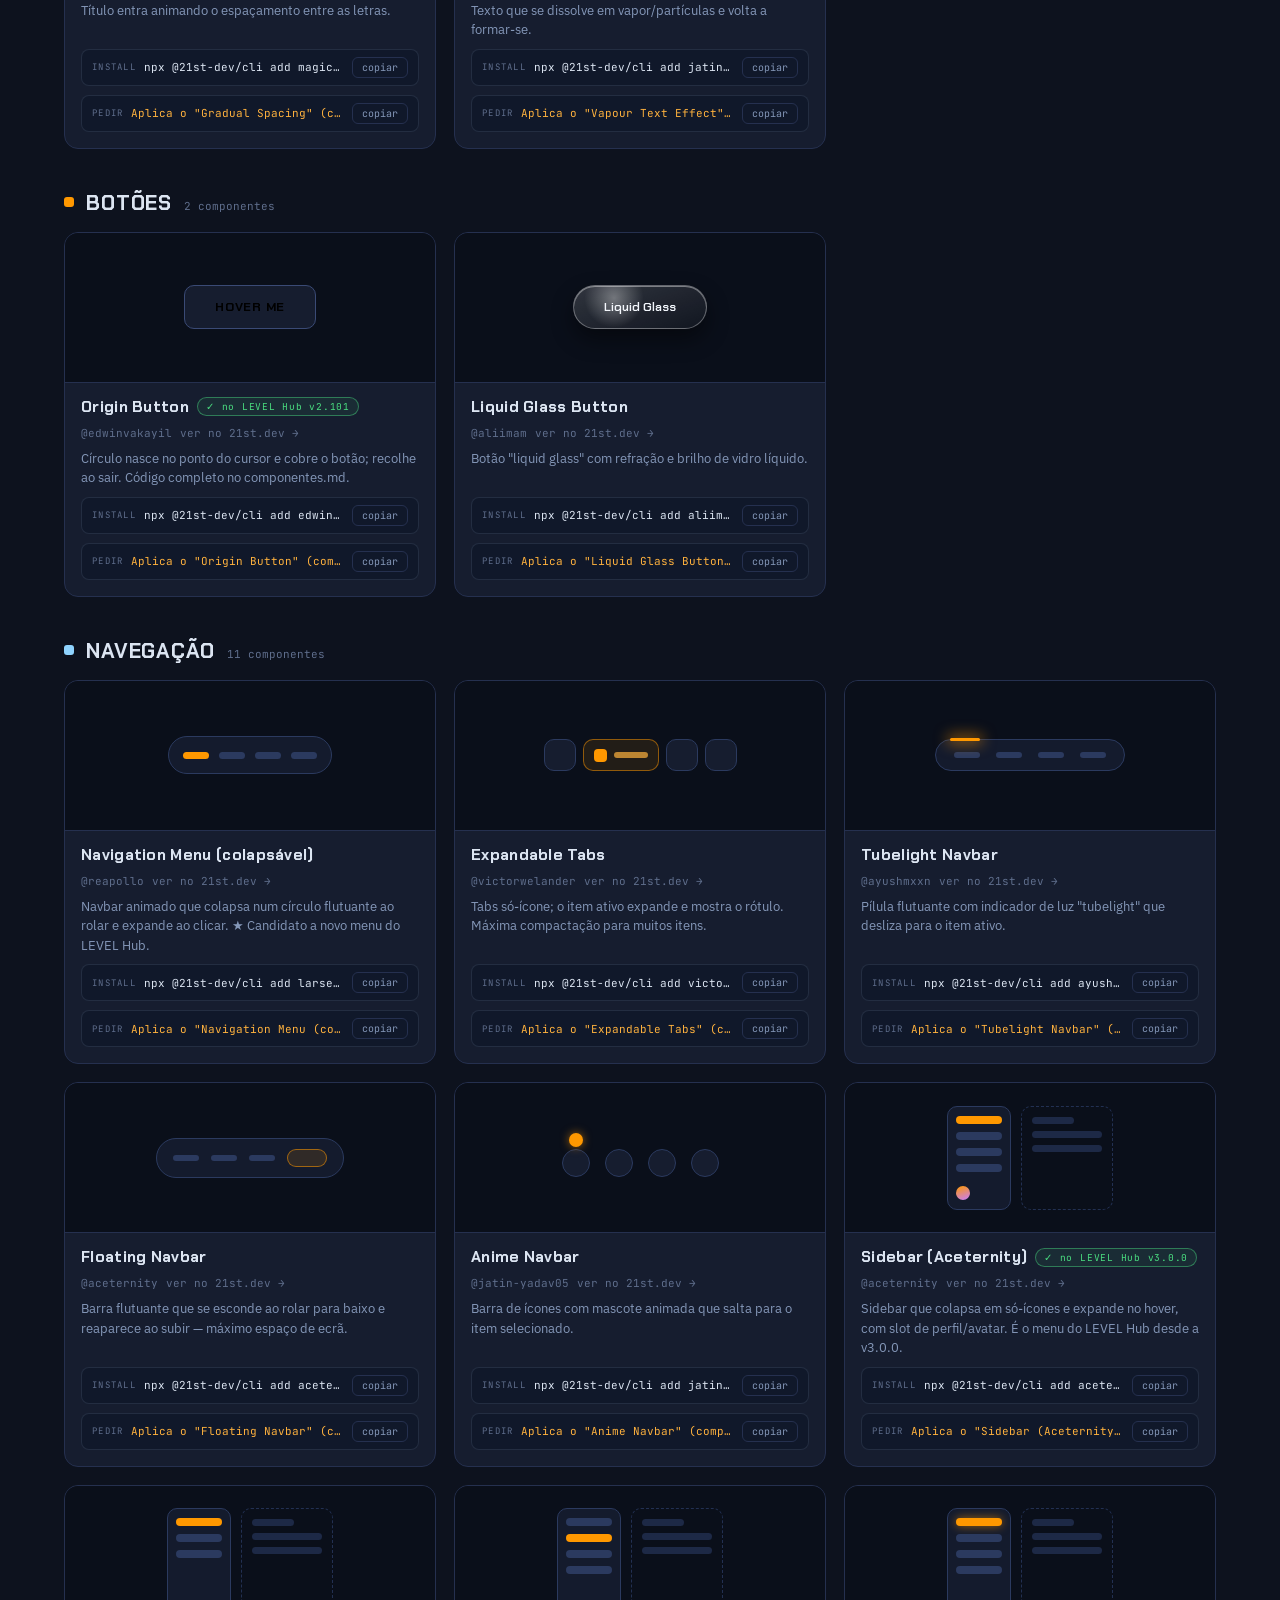
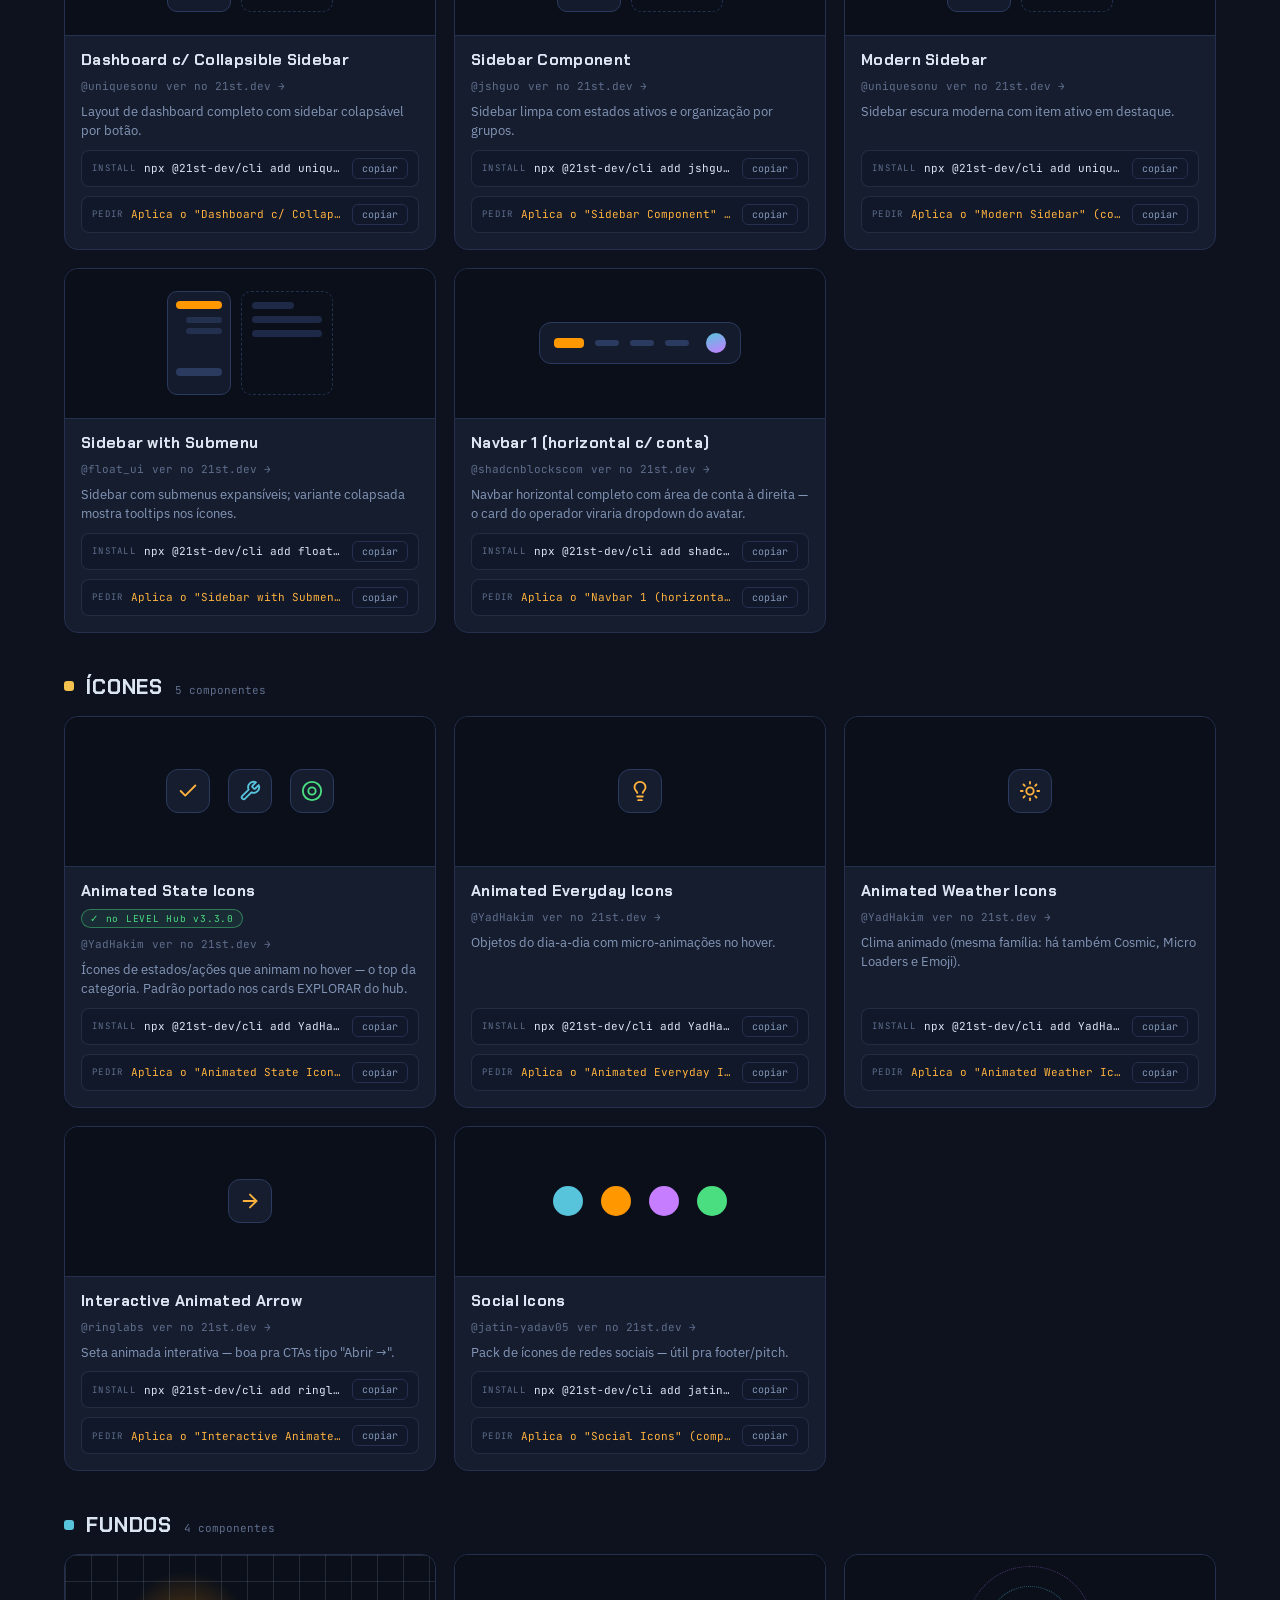
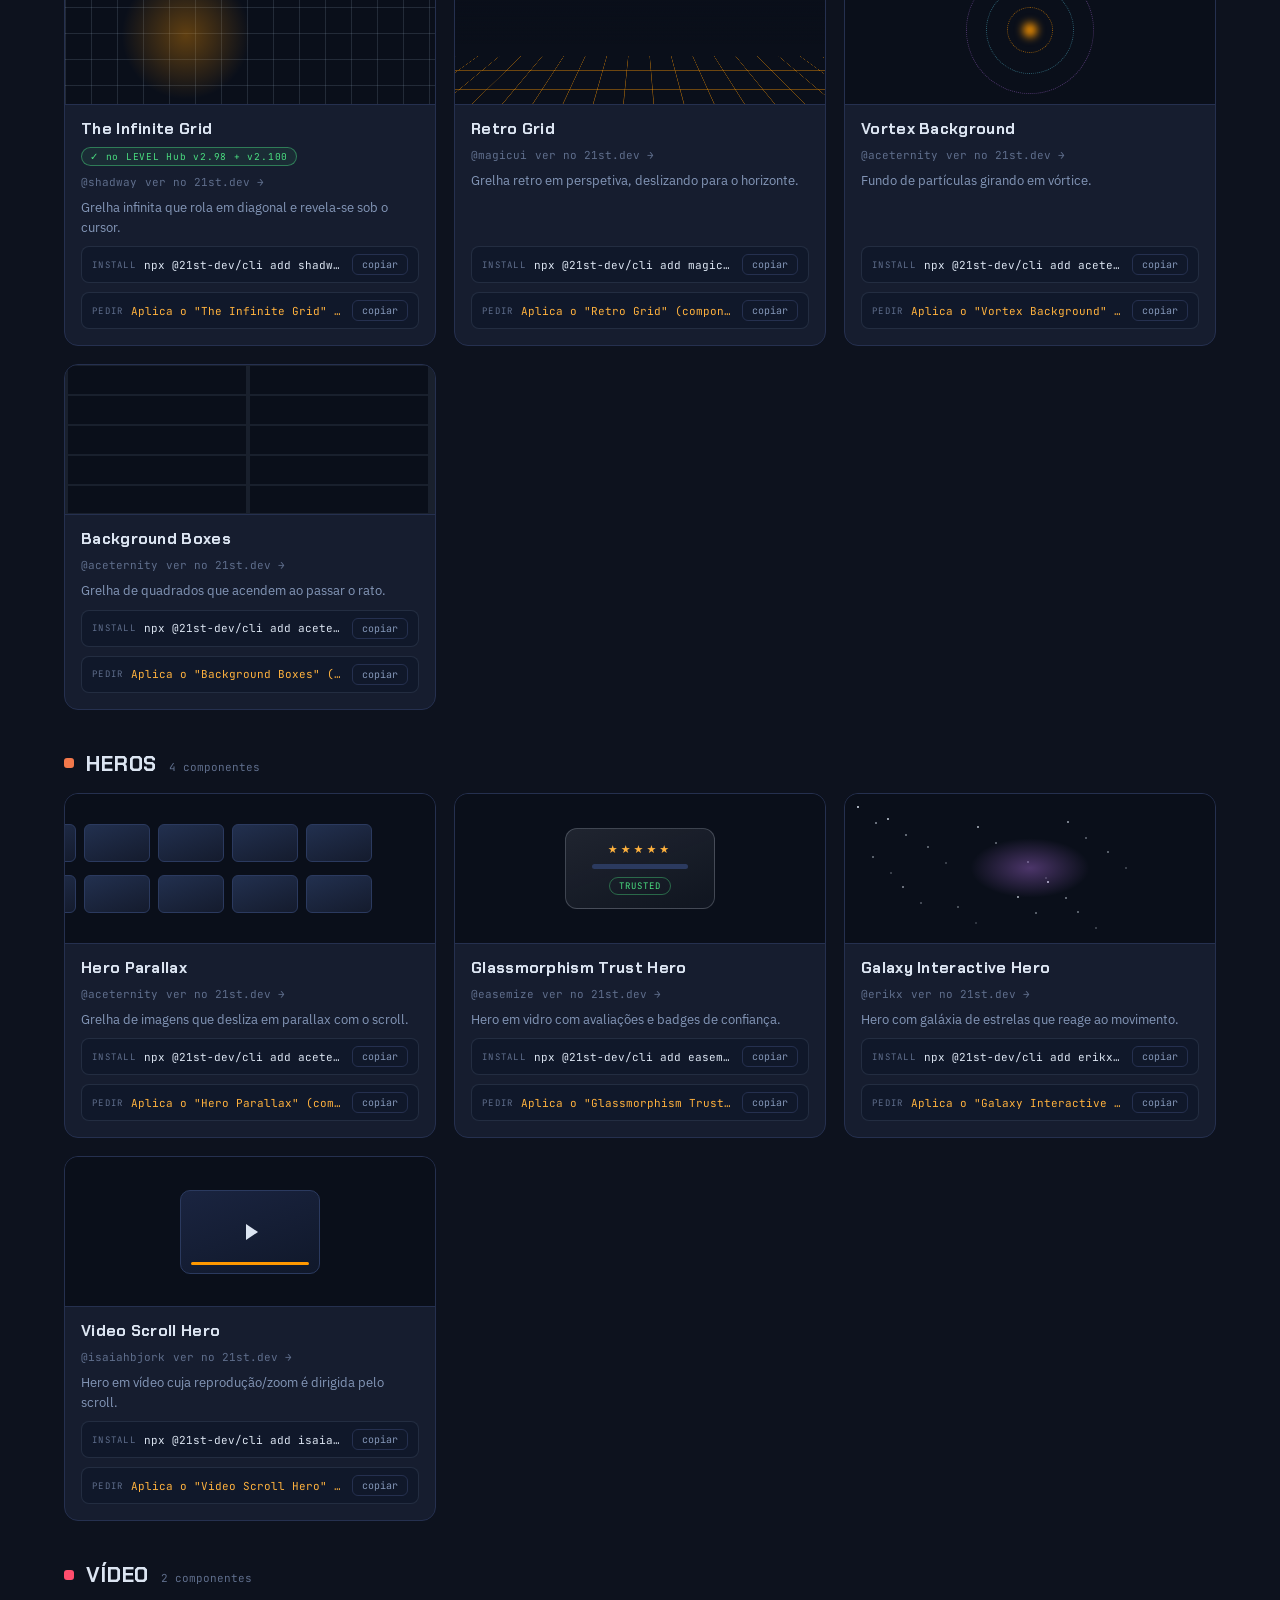
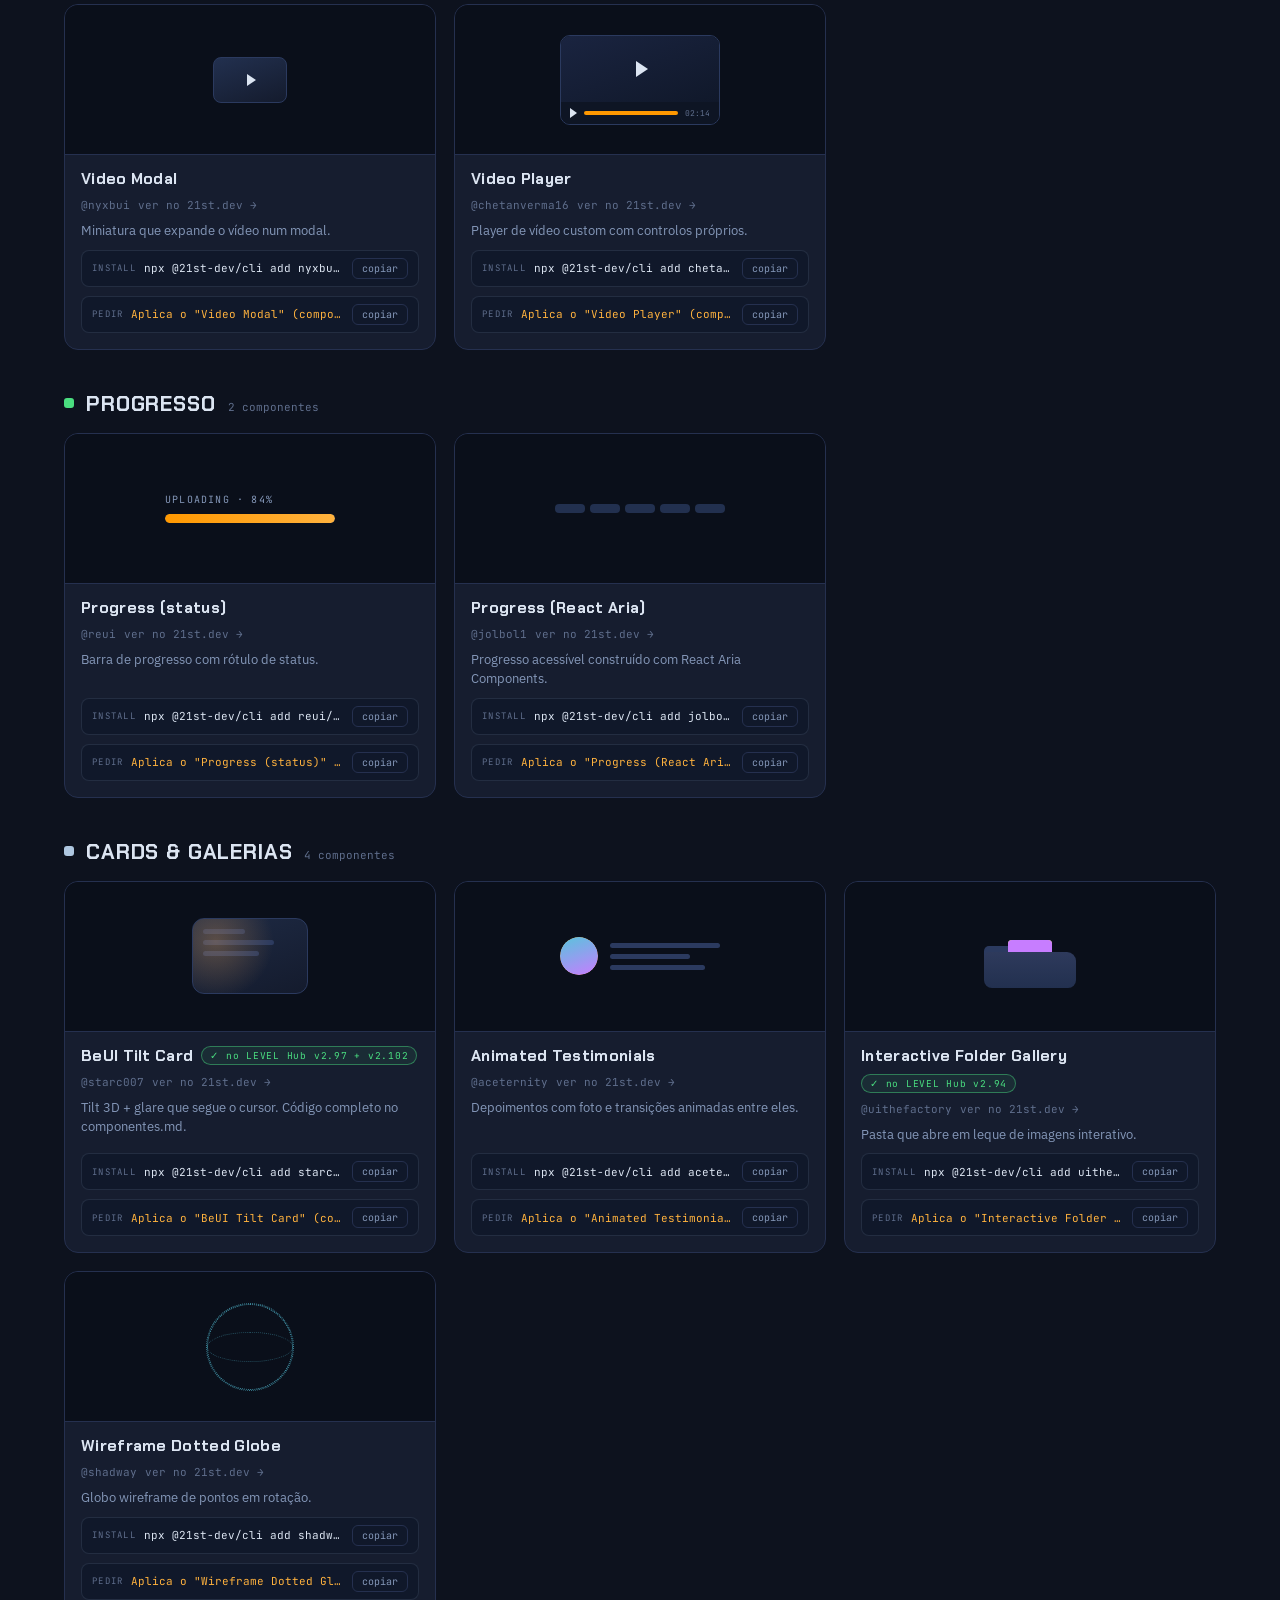
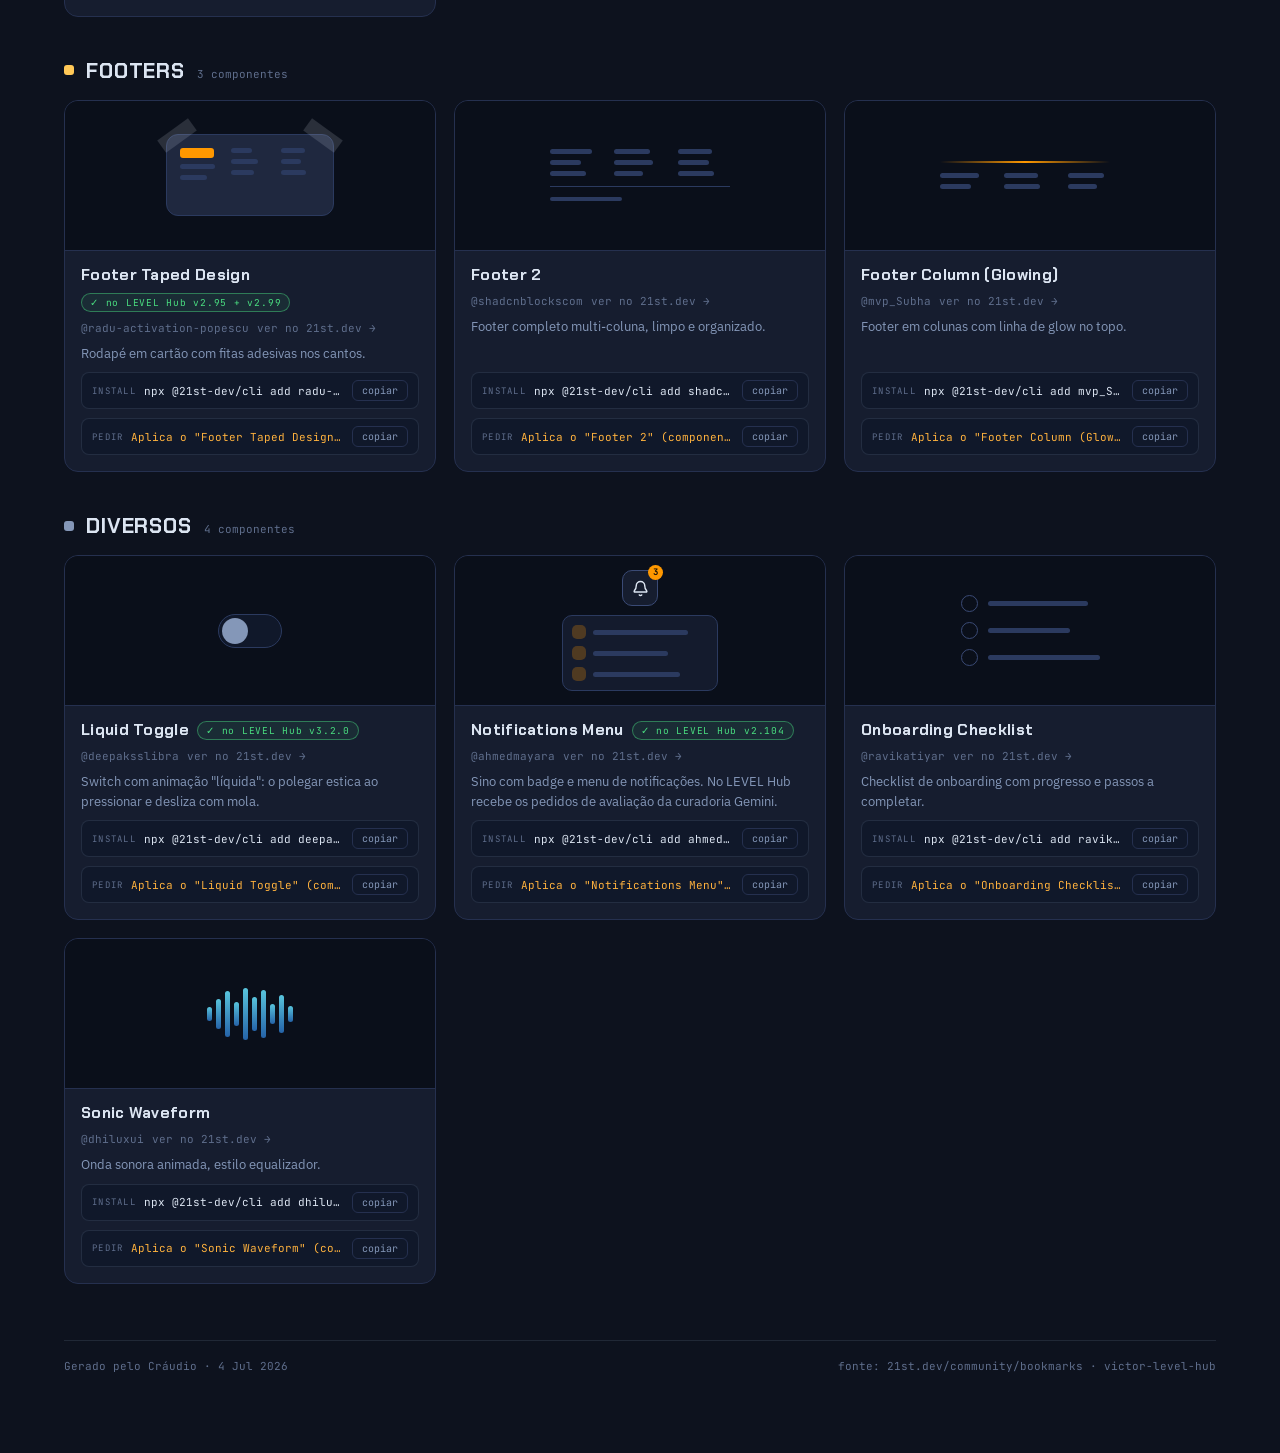
==== commit 47a32cec: "v3.3.0 · Ícones animados nos cards EXPLORAR + secção Ícones no catálogo - Cards do EXPLORAR: no hove" ====
--- a/componentes/index.html
+++ b/componentes/index.html
@@ -132,6 +132,24 @@
   .lg-btn::after { content: ""; position: absolute; width: 60px; height: 60px; border-radius: 50%; background: radial-gradient(circle, rgba(255,255,255,.35), transparent 70%); top: -18px; left: 10px; animation: liq 3.4s ease-in-out infinite alternate; }
   @keyframes liq { to { left: 70%; top: 8px; } }
 
+  /* ícones */
+  .ico-row { display: flex; gap: 18px; align-items: center; }
+  .ico { display: inline-flex; width: 44px; height: 44px; align-items: center; justify-content: center; border-radius: 12px; border: 1px solid #2b3a5f; background: #161D2F; color: var(--orange-2); }
+  .ico svg { width: 22px; height: 22px; }
+  .ico-pop svg { animation: icop 2.6s cubic-bezier(.34, 1.56, .64, 1) infinite; }
+  .ico-pop.d2 svg { animation-delay: .4s; color: #58C4DC; }
+  .ico-pop.d3 svg { animation-delay: .8s; color: #4ADE80; }
+  .ico-pop.d2, .ico-pop.d3 { color: inherit; }
+  @keyframes icop { 0%, 55%, 100% { transform: scale(1) rotate(0); } 65% { transform: scale(1.25) rotate(-9deg); } 78% { transform: scale(1.12) rotate(7deg); } 88% { transform: scale(1.15) rotate(0); } }
+  .ico-swing svg { transform-origin: top center; animation: icsw 2.2s ease-in-out infinite; }
+  @keyframes icsw { 0%, 100% { transform: rotate(0); } 30% { transform: rotate(12deg); } 60% { transform: rotate(-10deg); } }
+  .ico-spinslow svg { animation: spin 6s linear infinite; }
+  .ico-arrow svg { animation: icar 1.4s ease-in-out infinite; }
+  @keyframes icar { 50% { transform: translateX(7px); } }
+  .soc { width: 30px; height: 30px; border-radius: 50%; animation: icop 3s cubic-bezier(.34, 1.56, .64, 1) infinite; }
+  .soc.s1 { background: #58C4DC; } .soc.s2 { background: var(--orange); animation-delay: .3s; }
+  .soc.s3 { background: #C77DFF; animation-delay: .6s; } .soc.s4 { background: #4ADE80; animation-delay: .9s; }
+
   /* navegação */
   .nvm-bar { display: flex; gap: 10px; align-items: center; height: 38px; padding: 0 14px; border-radius: 999px; border: 1px solid #2b3a5f; background: #141B2D; overflow: hidden; animation: nvmc 4.4s ease-in-out infinite; }
   .nvm-bar i { flex: none; width: 26px; height: 7px; border-radius: 4px; background: #2b3a5f; }
@@ -424,6 +442,7 @@
     { id: 'texto', name: 'Texto', color: '#C77DFF' },
     { id: 'botoes', name: 'Botões', color: '#FF9800' },
     { id: 'nav', name: 'Navegação', color: '#8FD3FE' },
+    { id: 'icones', name: 'Ícones', color: '#F2C14E' },
     { id: 'fundos', name: 'Fundos', color: '#58C4DC' },
     { id: 'heros', name: 'Heros', color: '#F2784B' },
     { id: 'video', name: 'Vídeo', color: '#ff4d6d' },
@@ -456,6 +475,12 @@
     { t: 'nav', n: 'Modern Sidebar', a: '@uniquesonu', u: 'https://21st.dev/@uniquesonu/components/modern-side-bar', i: 'npx @21st-dev/cli add uniquesonu/modern-side-bar', d: 'Sidebar escura moderna com item ativo em destaque.', pv: '<div class="sbp"><div class="sbp-bar" style="width:64px"><i class="row glow"></i><i class="row"></i><i class="row"></i><i class="row"></i></div><div class="sbp-page"><i></i><i></i><i></i></div></div>' },
     { t: 'nav', n: 'Sidebar with Submenu', a: '@float_ui', u: 'https://21st.dev/@float_ui/components/sidebar-with-submenu', i: 'npx @21st-dev/cli add float_ui/sidebar-with-submenu', d: 'Sidebar com submenus expansíveis; variante colapsada mostra tooltips nos ícones.', pv: '<div class="sbp"><div class="sbp-bar" style="width:64px"><i class="row on"></i><span class="sub"><i class="row sm"></i><i class="row sm"></i></span><i class="row"></i></div><div class="sbp-page"><i></i><i></i><i></i></div></div>' },
     { t: 'nav', n: 'Navbar 1 (horizontal c/ conta)', a: '@shadcnblockscom', u: 'https://21st.dev/@shadcnblockscom/components/shadcnblocks-com-navbar1', i: 'npx @21st-dev/cli add shadcnblockscom/shadcnblocks-com-navbar1', d: 'Navbar horizontal completo com área de conta à direita — o card do operador viraria dropdown do avatar.', pv: '<div class="hnav"><i class="lg"></i><i></i><i></i><i></i><span class="hnav-av"></span></div>' },
+
+    { t: 'icones', n: 'Animated State Icons', a: '@YadHakim', u: 'https://21st.dev/@YadHakim/components/animated-state-icons', i: 'npx @21st-dev/cli add YadHakim/animated-state-icons', d: 'Ícones de estados/ações que animam no hover — o top da categoria. Padrão portado nos cards EXPLORAR do hub.', b: 'no LEVEL Hub v3.3.0', pv: '<div class="ico-row"><span class="ico ico-pop"><svg viewBox="0 0 24 24" fill="none" stroke="currentColor" stroke-width="2" stroke-linecap="round" stroke-linejoin="round"><path d="M20 6 9 17l-5-5"/></svg></span><span class="ico ico-pop d2"><svg viewBox="0 0 24 24" fill="none" stroke="currentColor" stroke-width="2" stroke-linecap="round" stroke-linejoin="round"><path d="M14.7 6.3a1 1 0 0 0 0 1.4l1.6 1.6a1 1 0 0 0 1.4 0l3.77-3.77a6 6 0 0 1-7.94 7.94l-6.91 6.91a2.12 2.12 0 0 1-3-3l6.91-6.91a6 6 0 0 1 7.94-7.94l-3.76 3.76z"/></svg></span><span class="ico ico-pop d3"><svg viewBox="0 0 24 24" fill="none" stroke="currentColor" stroke-width="2" stroke-linecap="round" stroke-linejoin="round"><circle cx="12" cy="12" r="10"/><circle cx="12" cy="12" r="4"/></svg></span></div>' },
+    { t: 'icones', n: 'Animated Everyday Icons', a: '@YadHakim', u: 'https://21st.dev/@YadHakim/components/animated-everyday-icons', i: 'npx @21st-dev/cli add YadHakim/animated-everyday-icons', d: 'Objetos do dia-a-dia com micro-animações no hover.', pv: '<div class="ico-row"><span class="ico ico-swing"><svg viewBox="0 0 24 24" fill="none" stroke="currentColor" stroke-width="2" stroke-linecap="round" stroke-linejoin="round"><path d="M15 14c.2-1 .7-1.7 1.5-2.5 1-.9 1.5-2.2 1.5-3.5A6 6 0 0 0 6 8c0 1 .2 2.2 1.5 3.5.7.7 1.3 1.5 1.5 2.5"/><path d="M9 18h6"/><path d="M10 22h4"/></svg></span></div>' },
+    { t: 'icones', n: 'Animated Weather Icons', a: '@YadHakim', u: 'https://21st.dev/@YadHakim/components/animated-weather-icons', i: 'npx @21st-dev/cli add YadHakim/animated-weather-icons', d: 'Clima animado (mesma família: há também Cosmic, Micro Loaders e Emoji).', pv: '<div class="ico-row"><span class="ico ico-spinslow"><svg viewBox="0 0 24 24" fill="none" stroke="currentColor" stroke-width="2" stroke-linecap="round" stroke-linejoin="round"><circle cx="12" cy="12" r="4"/><path d="M12 2v2"/><path d="M12 20v2"/><path d="m4.93 4.93 1.41 1.41"/><path d="m17.66 17.66 1.41 1.41"/><path d="M2 12h2"/><path d="M20 12h2"/><path d="m6.34 17.66-1.41 1.41"/><path d="m19.07 4.93-1.41 1.41"/></svg></span></div>' },
+    { t: 'icones', n: 'Interactive Animated Arrow', a: '@ringlabs', u: 'https://21st.dev/@ringlabs/components/interactive-animated-arrow-icon', i: 'npx @21st-dev/cli add ringlabs/interactive-animated-arrow-icon', d: 'Seta animada interativa — boa pra CTAs tipo "Abrir →".', pv: '<div class="ico-row"><span class="ico ico-arrow"><svg viewBox="0 0 24 24" fill="none" stroke="currentColor" stroke-width="2" stroke-linecap="round" stroke-linejoin="round"><line x1="5" y1="12" x2="19" y2="12"/><polyline points="12 5 19 12 12 19"/></svg></span></div>' },
+    { t: 'icones', n: 'Social Icons', a: '@jatin-yadav05', u: 'https://21st.dev/@jatin-yadav05/components/social-icons', i: 'npx @21st-dev/cli add jatin-yadav05/social-icons', d: 'Pack de ícones de redes sociais — útil pra footer/pitch.', pv: '<div class="ico-row"><i class="soc s1"></i><i class="soc s2"></i><i class="soc s3"></i><i class="soc s4"></i></div>' },
 
     { t: 'fundos', n: 'The Infinite Grid', a: '@shadway', u: 'https://21st.dev/@shadway/components/the-infinite-grid', i: 'npx @21st-dev/cli add shadway/the-infinite-grid', d: 'Grelha infinita que rola em diagonal e revela-se sob o cursor.', b: 'no LEVEL Hub v2.98 + v2.100', pv: '<div class="ig"></div><div class="ig-dot"></div>' },
     { t: 'fundos', n: 'Retro Grid', a: '@magicui', u: 'https://21st.dev/@magicui/components/retro-grid', i: 'npx @21st-dev/cli add magicui/retro-grid', d: 'Grelha retro em perspetiva, deslizando para o horizonte.', pv: '<div class="rg-wrap"><div class="rg"></div><div class="rg-fade"></div></div>' },
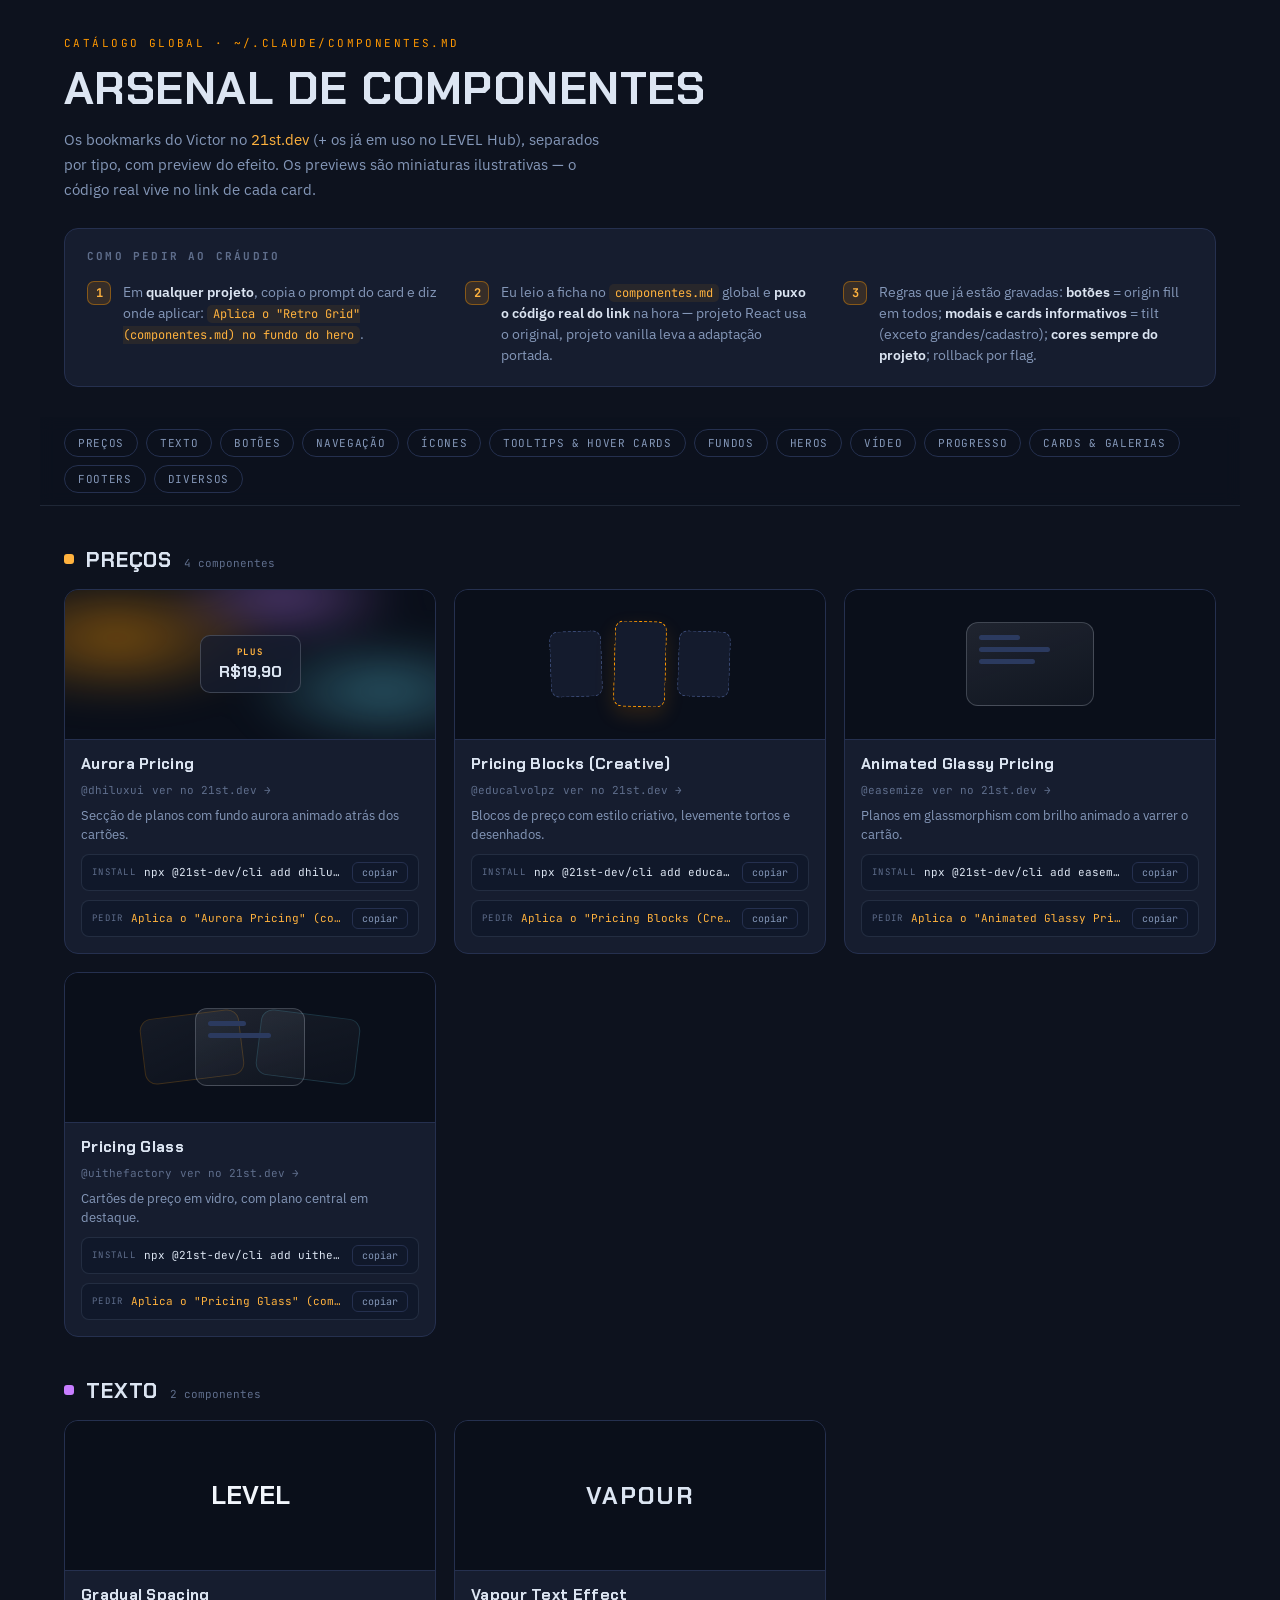
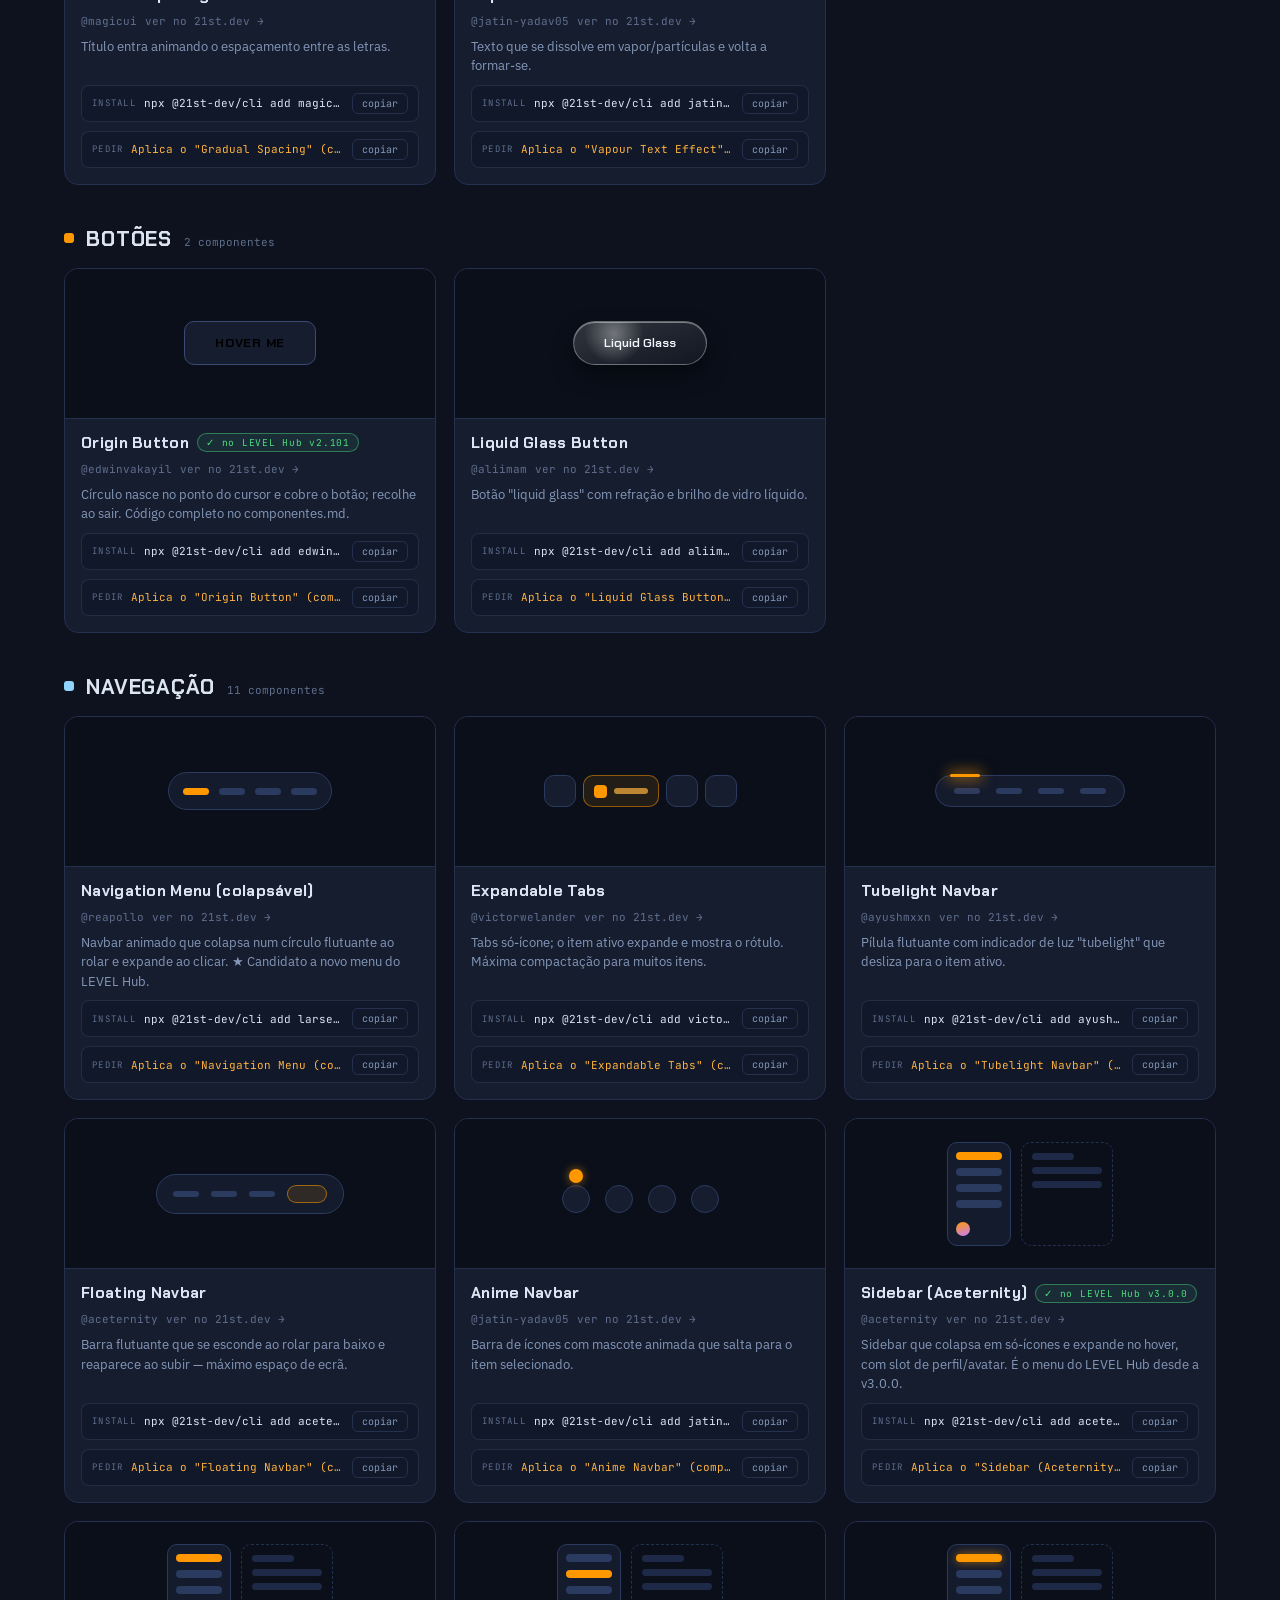
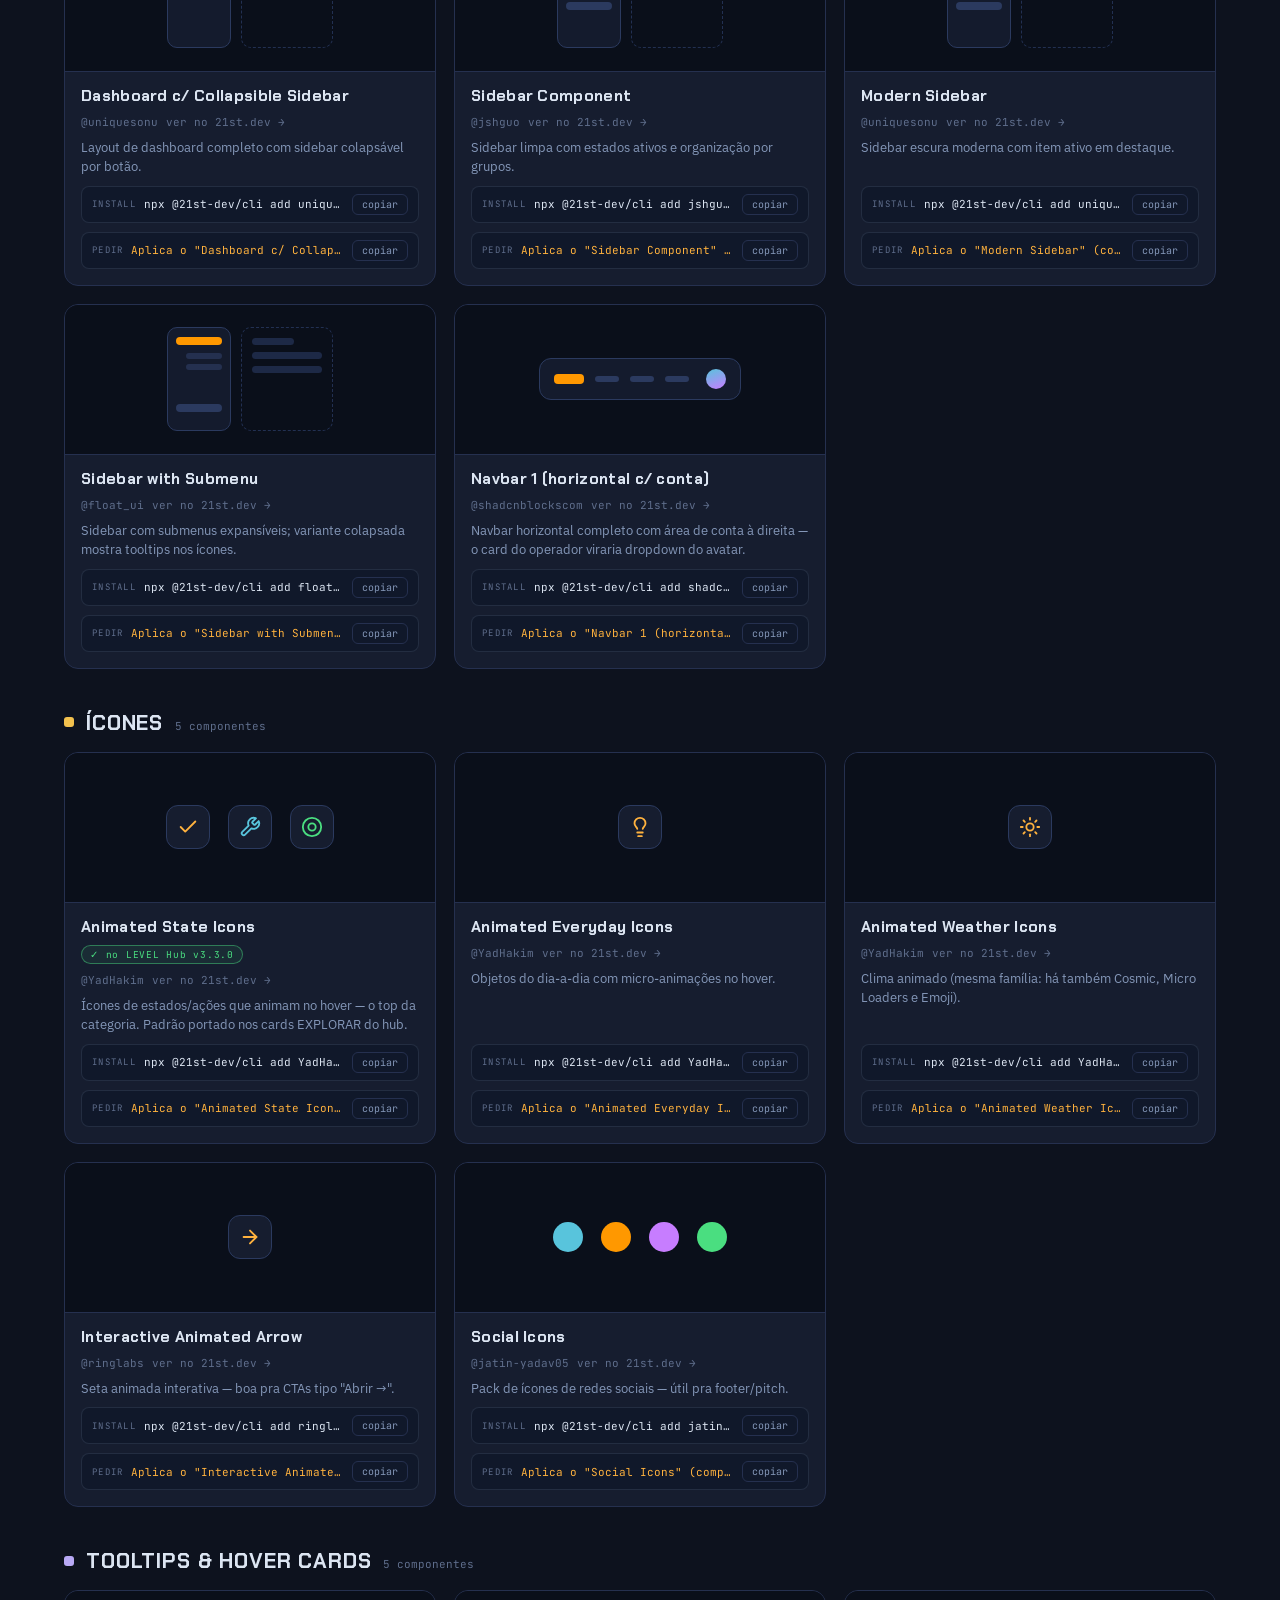
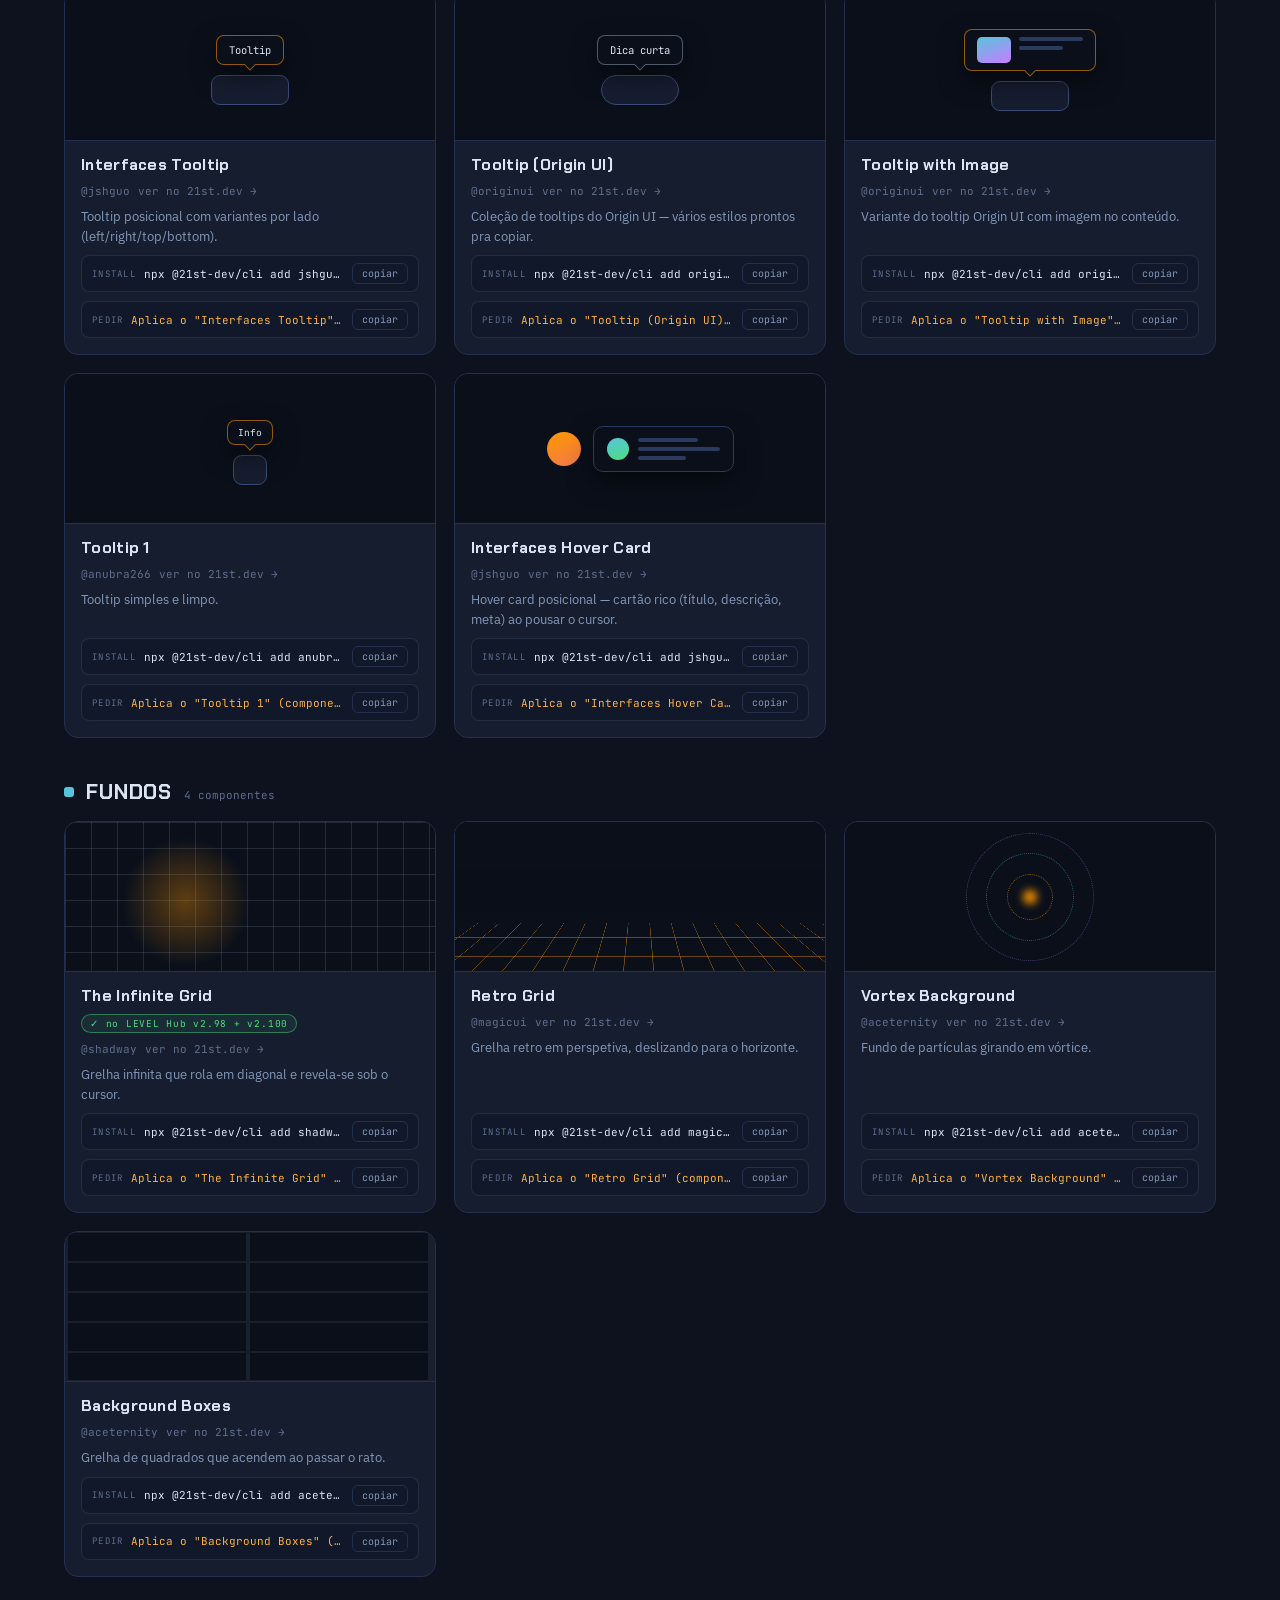
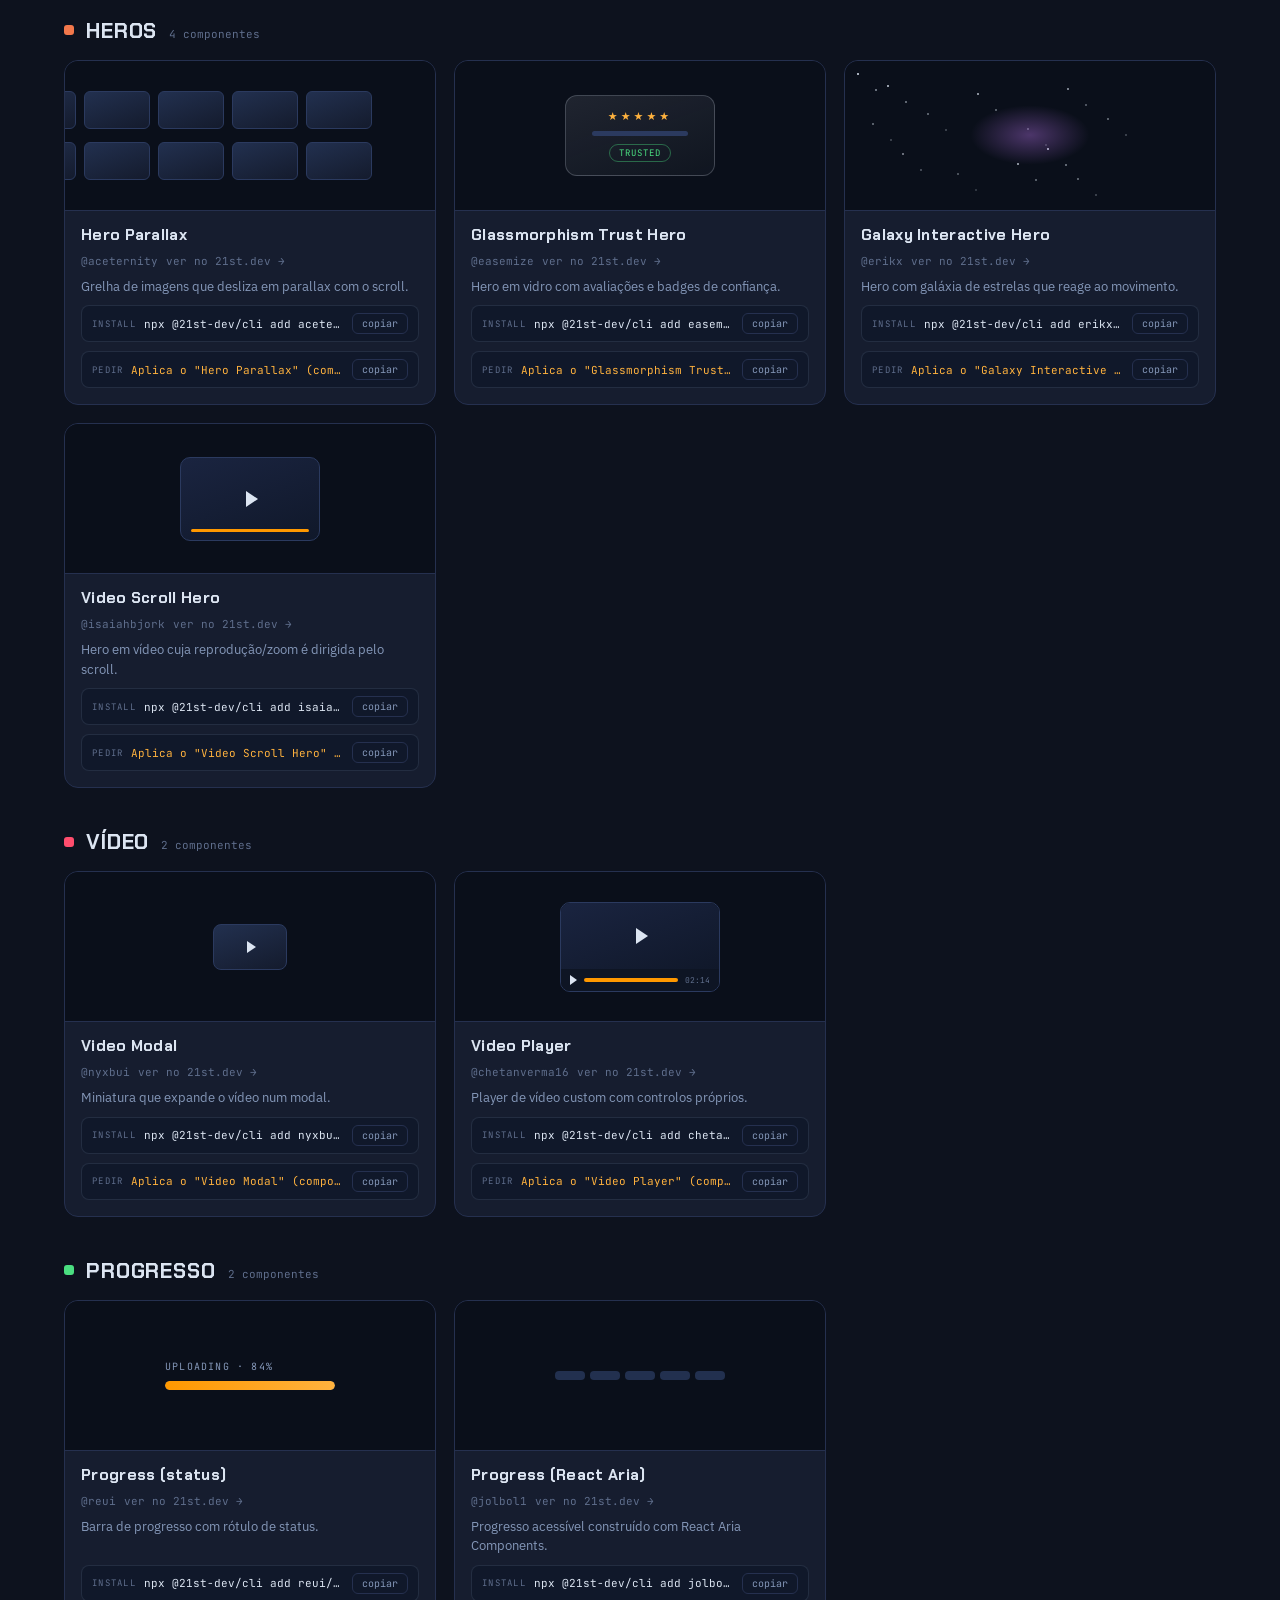
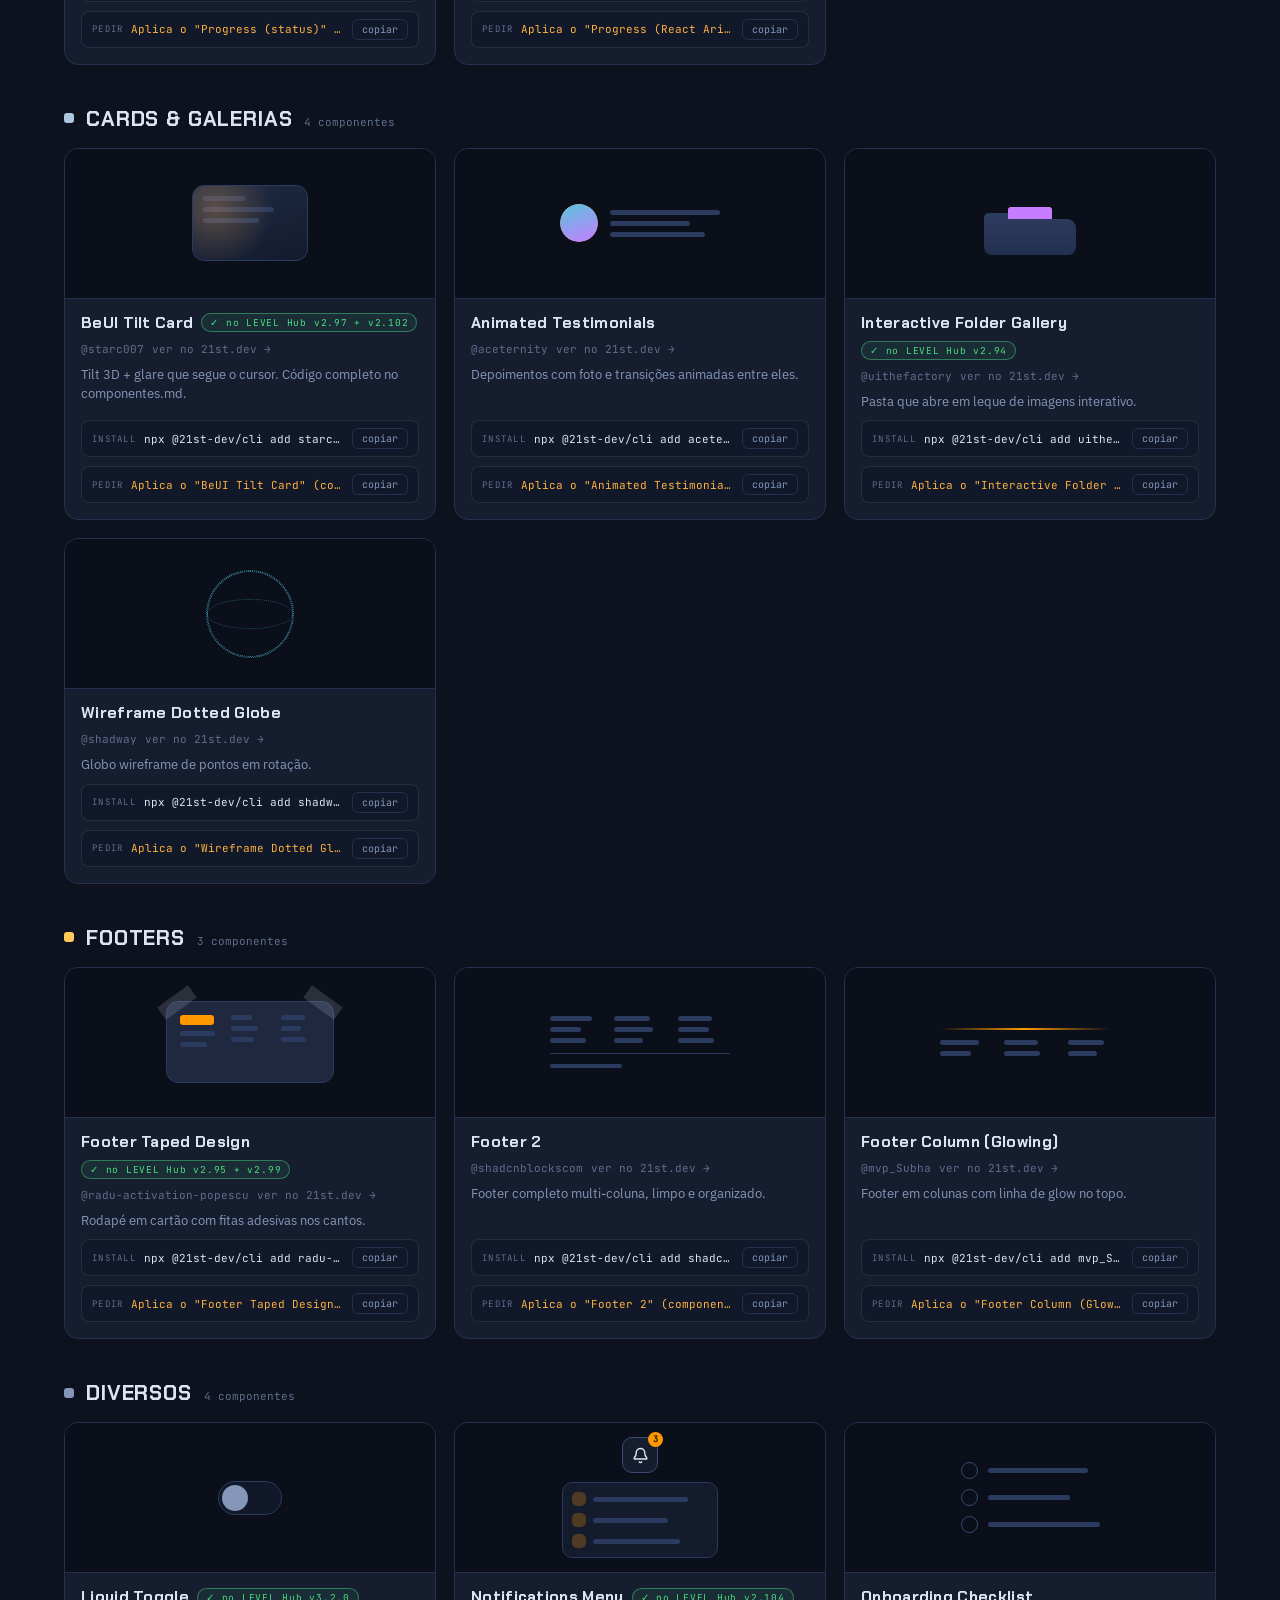
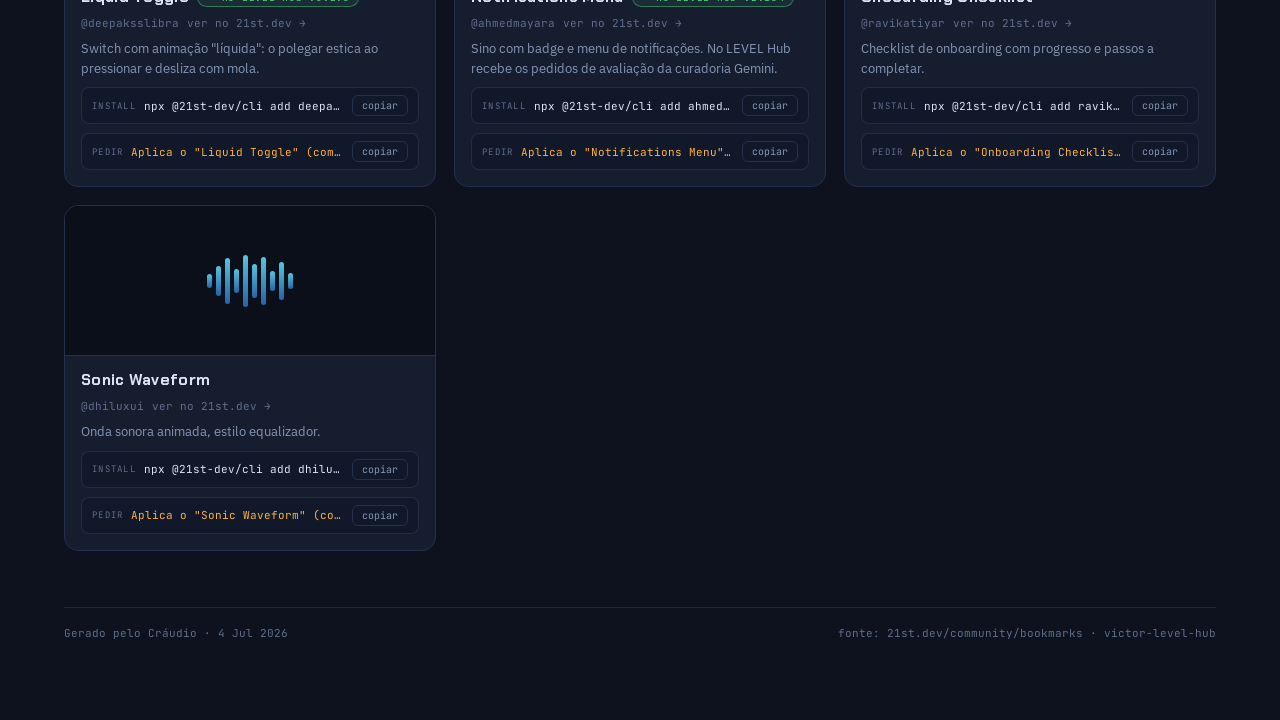
==== commit e4bad8d3: "Catálogo: secção Tooltips & Hover Cards (5 componentes) Interfaces Tooltip e Interfaces Hover Card (" ====
--- a/componentes/index.html
+++ b/componentes/index.html
@@ -150,6 +150,26 @@
   .soc.s1 { background: #58C4DC; } .soc.s2 { background: var(--orange); animation-delay: .3s; }
   .soc.s3 { background: #C77DFF; animation-delay: .6s; } .soc.s4 { background: #4ADE80; animation-delay: .9s; }
 
+  /* tooltips & hover cards */
+  .ttp { position: relative; display: flex; flex-direction: column; align-items: center; gap: 10px; padding-top: 8px; }
+  .ttp-btn { width: 78px; height: 30px; border-radius: 9px; border: 1px solid #3a4a75; background: #161D2F; }
+  .ttp-btn.round { border-radius: 999px; }
+  .ttp-btn.small { width: 34px; height: 30px; border-radius: 9px; }
+  .ttp-tip { position: relative; display: inline-flex; align-items: center; gap: 8px; padding: 7px 12px; border-radius: 8px; background: #0A0F1A; border: 1px solid rgba(255,152,0,.55); color: var(--text); font-family: var(--mono); font-size: 10.5px; box-shadow: 0 10px 24px rgba(0,0,0,.5); animation: ttf 3s ease-in-out infinite; }
+  .ttp-tip b { position: absolute; bottom: -5px; left: 50%; width: 8px; height: 8px; margin-left: -4px; background: #0A0F1A; border-right: 1px solid rgba(255,152,0,.55); border-bottom: 1px solid rgba(255,152,0,.55); transform: rotate(45deg); }
+  .ttp-tip.alt { border-color: rgba(174,199,224,.4); }
+  .ttp-tip.alt b { border-color: rgba(174,199,224,.4); }
+  .ttp-tip.mini { padding: 5px 10px; font-size: 9.5px; }
+  .ttp-tip.img { align-items: flex-start; }
+  .ttp-img { width: 34px; height: 26px; border-radius: 5px; background: linear-gradient(160deg, #58C4DC, #C77DFF); flex: none; }
+  .ttp-lines { display: flex; flex-direction: column; gap: 5px; }
+  .ttp-lines i { display: block; height: 4px; border-radius: 3px; background: #2b3a5f; }
+  @keyframes ttf { 0%, 18% { opacity: 0; transform: translateY(5px); } 32%, 82% { opacity: 1; transform: translateY(0); } 96%, 100% { opacity: 0; transform: translateY(5px); } }
+  .ttp.side { flex-direction: row; gap: 12px; align-items: center; padding-top: 0; }
+  .ttp-av { width: 34px; height: 34px; border-radius: 50%; background: linear-gradient(160deg, var(--orange), #F2784B); flex: none; }
+  .ttp-card { display: flex; gap: 9px; align-items: flex-start; padding: 11px 13px; border-radius: 10px; background: #0A0F1A; border: 1px solid #2b3a5f; box-shadow: 0 10px 24px rgba(0,0,0,.5); animation: ttf 3.4s ease-in-out infinite; }
+  .ttp-cav { width: 22px; height: 22px; border-radius: 50%; background: linear-gradient(160deg, #58C4DC, #4ADE80); flex: none; }
+
   /* navegação */
   .nvm-bar { display: flex; gap: 10px; align-items: center; height: 38px; padding: 0 14px; border-radius: 999px; border: 1px solid #2b3a5f; background: #141B2D; overflow: hidden; animation: nvmc 4.4s ease-in-out infinite; }
   .nvm-bar i { flex: none; width: 26px; height: 7px; border-radius: 4px; background: #2b3a5f; }
@@ -443,6 +463,7 @@
     { id: 'botoes', name: 'Botões', color: '#FF9800' },
     { id: 'nav', name: 'Navegação', color: '#8FD3FE' },
     { id: 'icones', name: 'Ícones', color: '#F2C14E' },
+    { id: 'tooltips', name: 'Tooltips & Hover Cards', color: '#B8A9F5' },
     { id: 'fundos', name: 'Fundos', color: '#58C4DC' },
     { id: 'heros', name: 'Heros', color: '#F2784B' },
     { id: 'video', name: 'Vídeo', color: '#ff4d6d' },
@@ -481,6 +502,12 @@
     { t: 'icones', n: 'Animated Weather Icons', a: '@YadHakim', u: 'https://21st.dev/@YadHakim/components/animated-weather-icons', i: 'npx @21st-dev/cli add YadHakim/animated-weather-icons', d: 'Clima animado (mesma família: há também Cosmic, Micro Loaders e Emoji).', pv: '<div class="ico-row"><span class="ico ico-spinslow"><svg viewBox="0 0 24 24" fill="none" stroke="currentColor" stroke-width="2" stroke-linecap="round" stroke-linejoin="round"><circle cx="12" cy="12" r="4"/><path d="M12 2v2"/><path d="M12 20v2"/><path d="m4.93 4.93 1.41 1.41"/><path d="m17.66 17.66 1.41 1.41"/><path d="M2 12h2"/><path d="M20 12h2"/><path d="m6.34 17.66-1.41 1.41"/><path d="m19.07 4.93-1.41 1.41"/></svg></span></div>' },
     { t: 'icones', n: 'Interactive Animated Arrow', a: '@ringlabs', u: 'https://21st.dev/@ringlabs/components/interactive-animated-arrow-icon', i: 'npx @21st-dev/cli add ringlabs/interactive-animated-arrow-icon', d: 'Seta animada interativa — boa pra CTAs tipo "Abrir →".', pv: '<div class="ico-row"><span class="ico ico-arrow"><svg viewBox="0 0 24 24" fill="none" stroke="currentColor" stroke-width="2" stroke-linecap="round" stroke-linejoin="round"><line x1="5" y1="12" x2="19" y2="12"/><polyline points="12 5 19 12 12 19"/></svg></span></div>' },
     { t: 'icones', n: 'Social Icons', a: '@jatin-yadav05', u: 'https://21st.dev/@jatin-yadav05/components/social-icons', i: 'npx @21st-dev/cli add jatin-yadav05/social-icons', d: 'Pack de ícones de redes sociais — útil pra footer/pitch.', pv: '<div class="ico-row"><i class="soc s1"></i><i class="soc s2"></i><i class="soc s3"></i><i class="soc s4"></i></div>' },
+
+    { t: 'tooltips', n: 'Interfaces Tooltip', a: '@jshguo', u: 'https://21st.dev/@jshguo/components/interfaces-tooltip/left', i: 'npx @21st-dev/cli add jshguo/interfaces-tooltip', d: 'Tooltip posicional com variantes por lado (left/right/top/bottom).', pv: '<div class="ttp"><span class="ttp-tip up"><b></b>Tooltip</span><span class="ttp-btn"></span></div>' },
+    { t: 'tooltips', n: 'Tooltip (Origin UI)', a: '@originui', u: 'https://21st.dev/@originui/components/tooltip', i: 'npx @21st-dev/cli add originui/tooltip', d: 'Coleção de tooltips do Origin UI — vários estilos prontos pra copiar.', pv: '<div class="ttp"><span class="ttp-tip up alt"><b></b>Dica curta</span><span class="ttp-btn round"></span></div>' },
+    { t: 'tooltips', n: 'Tooltip with Image', a: '@originui', u: 'https://21st.dev/@originui/components/tooltip/tooltip-with-image', i: 'npx @21st-dev/cli add originui/tooltip', d: 'Variante do tooltip Origin UI com imagem no conteúdo.', pv: '<div class="ttp"><span class="ttp-tip up img"><b></b><i class="ttp-img"></i><span class="ttp-lines"><i style="width:64px"></i><i style="width:44px"></i></span></span><span class="ttp-btn"></span></div>' },
+    { t: 'tooltips', n: 'Tooltip 1', a: '@anubra266', u: 'https://21st.dev/@anubra266/components/tooltip-1', i: 'npx @21st-dev/cli add anubra266/tooltip-1', d: 'Tooltip simples e limpo.', pv: '<div class="ttp"><span class="ttp-tip up mini"><b></b>Info</span><span class="ttp-btn small"></span></div>' },
+    { t: 'tooltips', n: 'Interfaces Hover Card', a: '@jshguo', u: 'https://21st.dev/@jshguo/components/interfaces-hover-card/right', i: 'npx @21st-dev/cli add jshguo/interfaces-hover-card', d: 'Hover card posicional — cartão rico (título, descrição, meta) ao pousar o cursor.', pv: '<div class="ttp side"><span class="ttp-av"></span><span class="ttp-card"><i class="ttp-cav"></i><span class="ttp-lines"><i style="width:60px"></i><i style="width:82px"></i><i style="width:48px"></i></span></span></div>' },
 
     { t: 'fundos', n: 'The Infinite Grid', a: '@shadway', u: 'https://21st.dev/@shadway/components/the-infinite-grid', i: 'npx @21st-dev/cli add shadway/the-infinite-grid', d: 'Grelha infinita que rola em diagonal e revela-se sob o cursor.', b: 'no LEVEL Hub v2.98 + v2.100', pv: '<div class="ig"></div><div class="ig-dot"></div>' },
     { t: 'fundos', n: 'Retro Grid', a: '@magicui', u: 'https://21st.dev/@magicui/components/retro-grid', i: 'npx @21st-dev/cli add magicui/retro-grid', d: 'Grelha retro em perspetiva, deslizando para o horizonte.', pv: '<div class="rg-wrap"><div class="rg"></div><div class="rg-fade"></div></div>' },
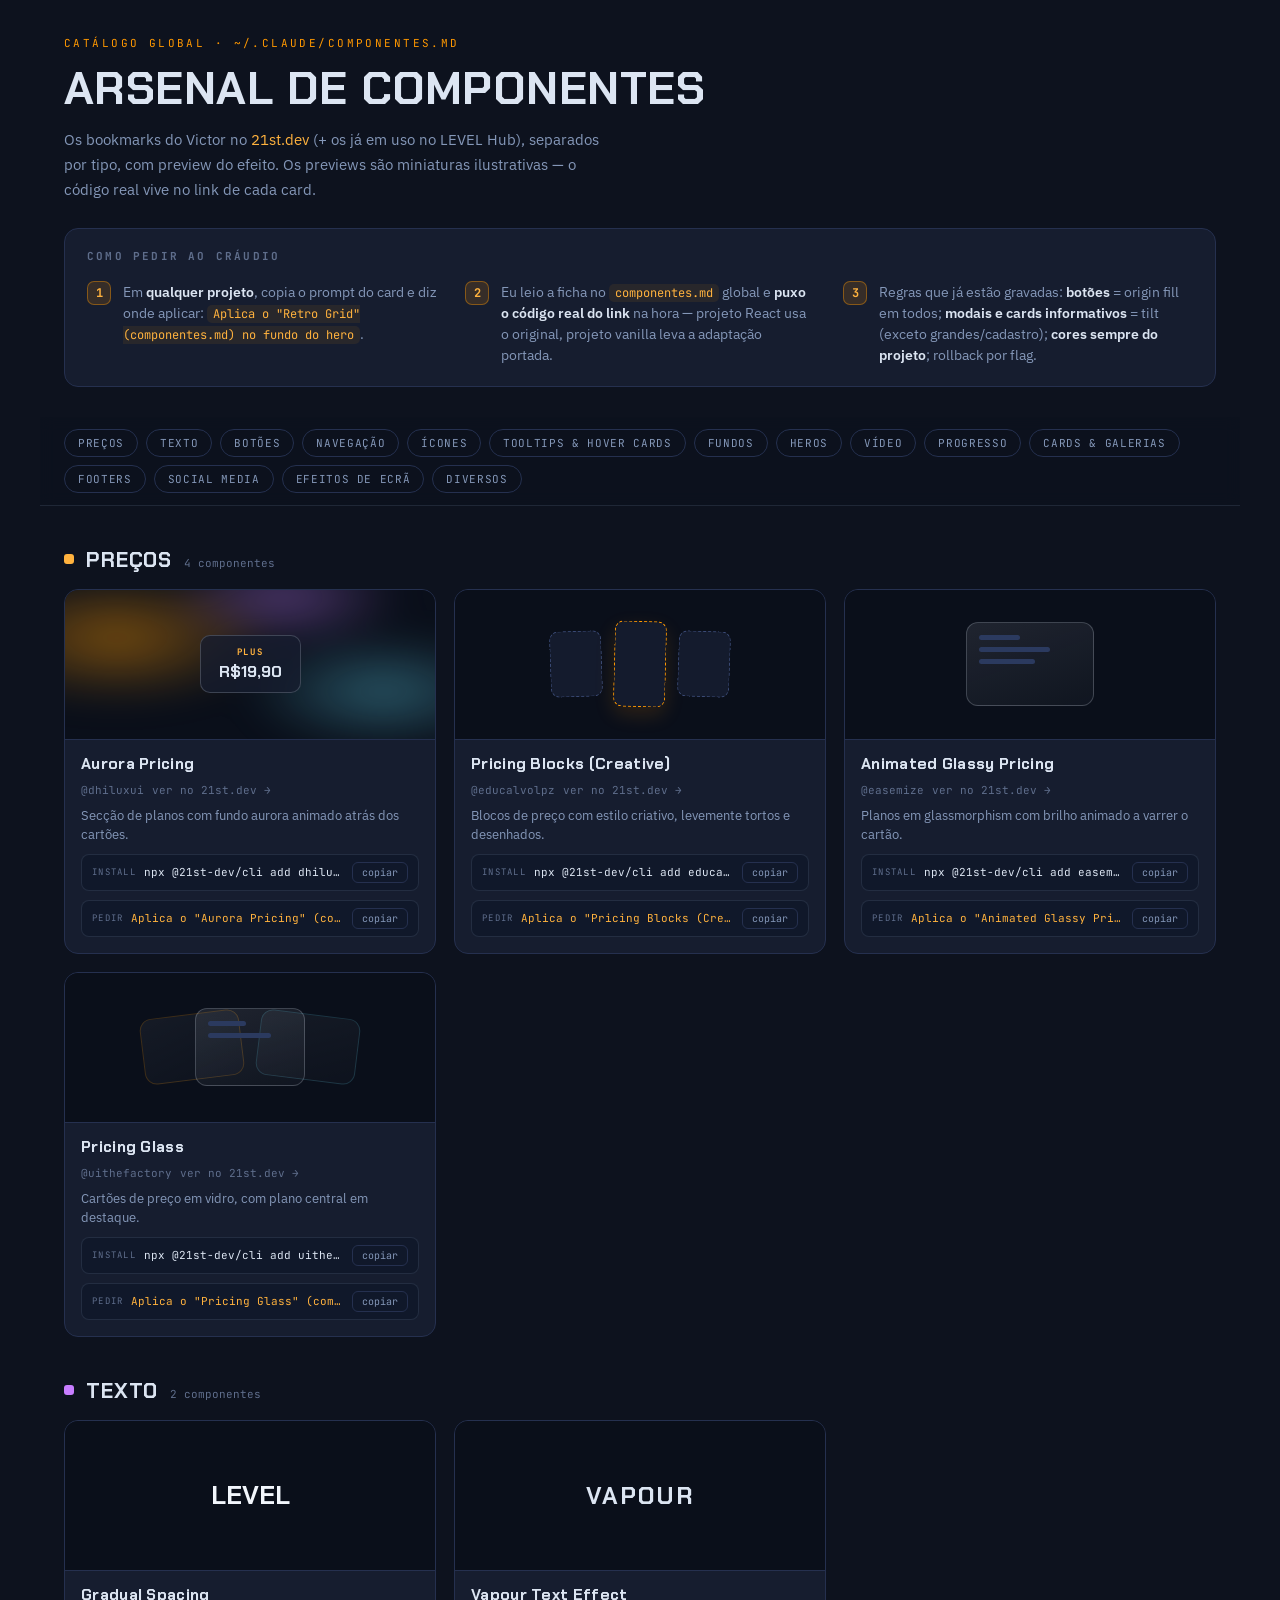
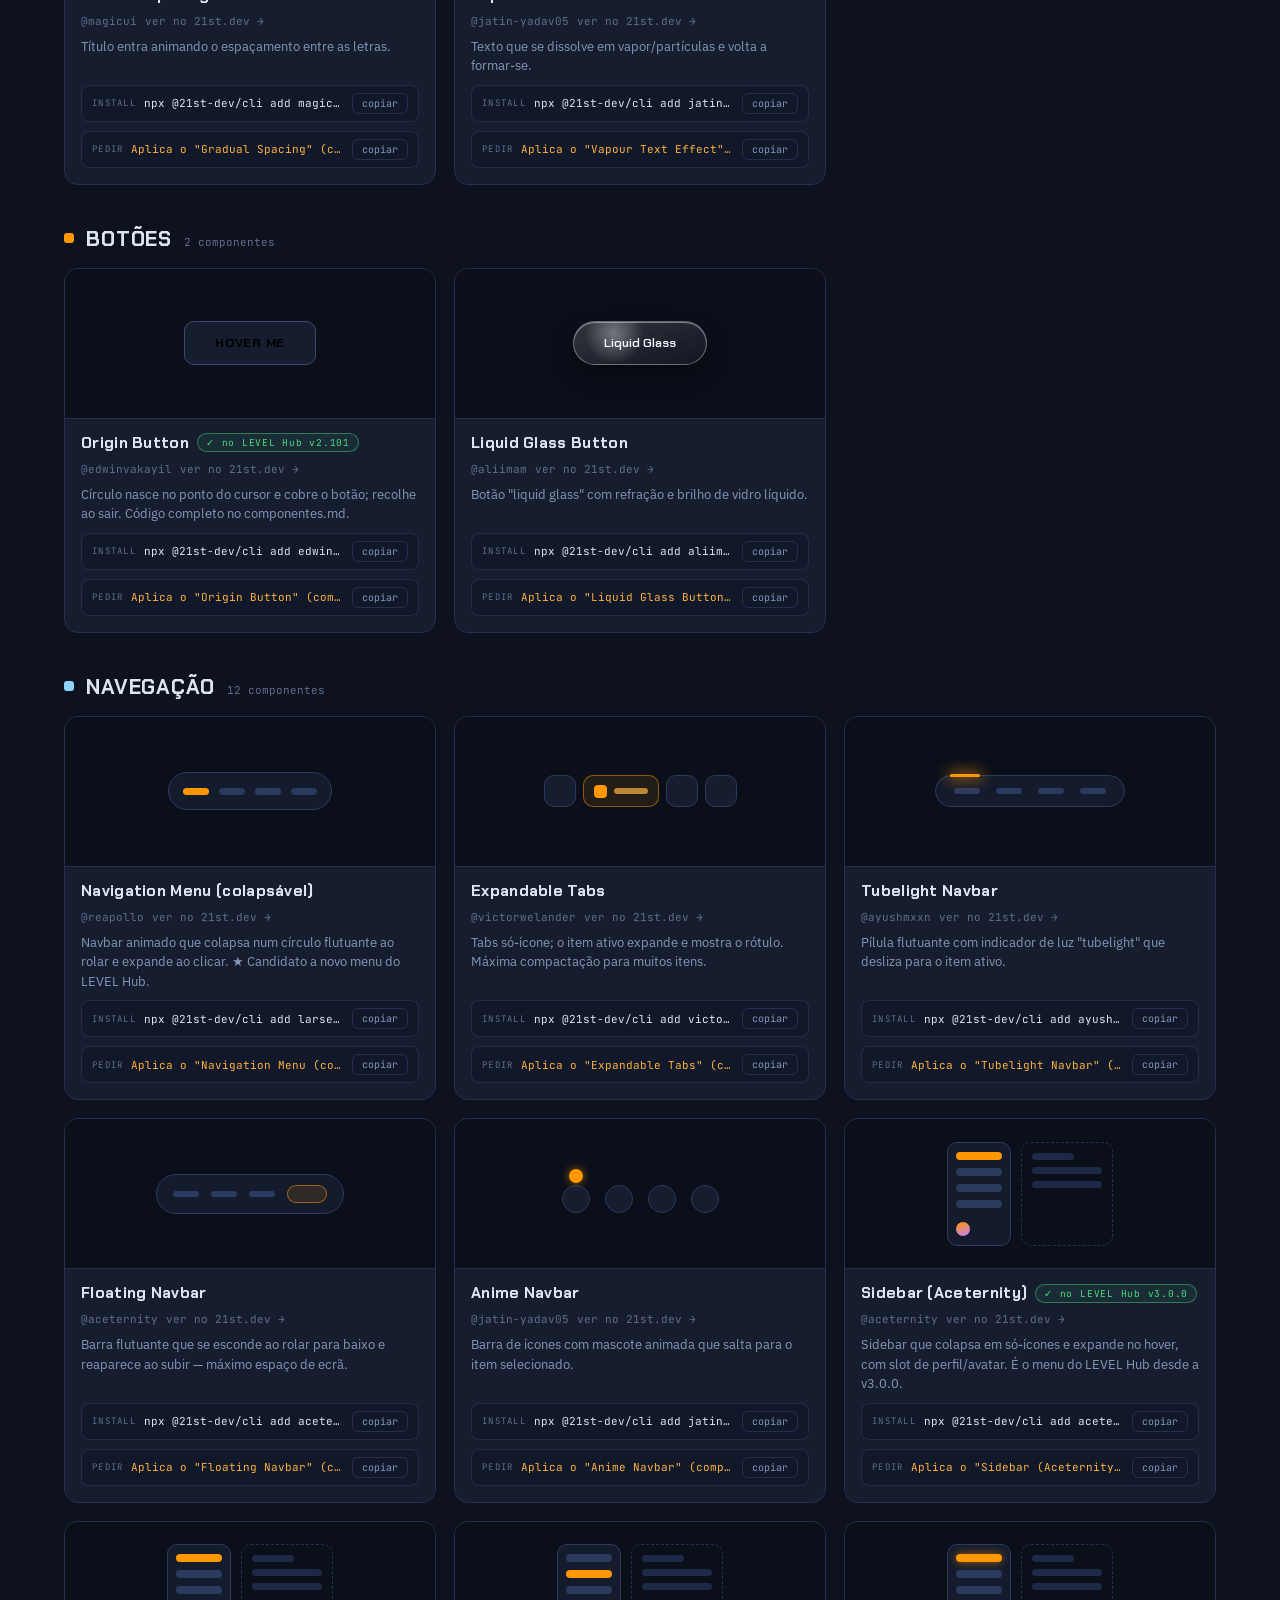
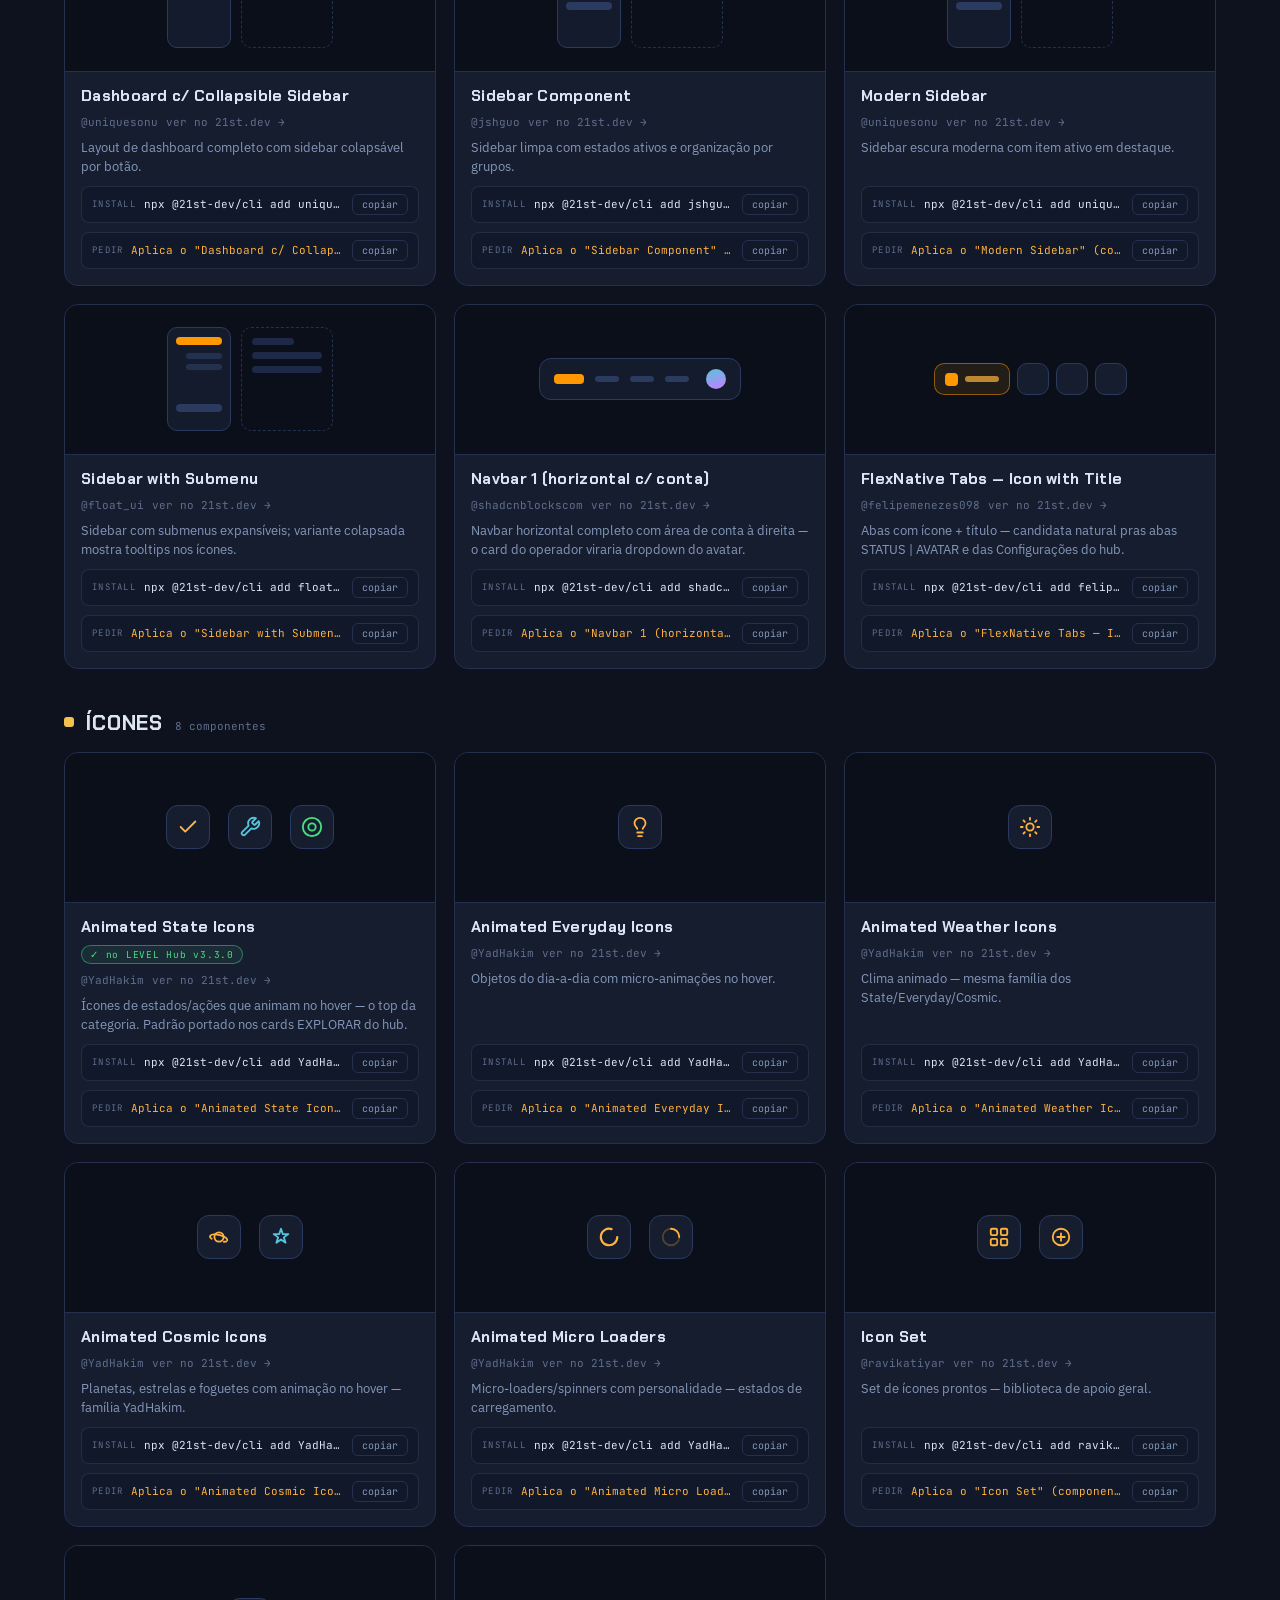
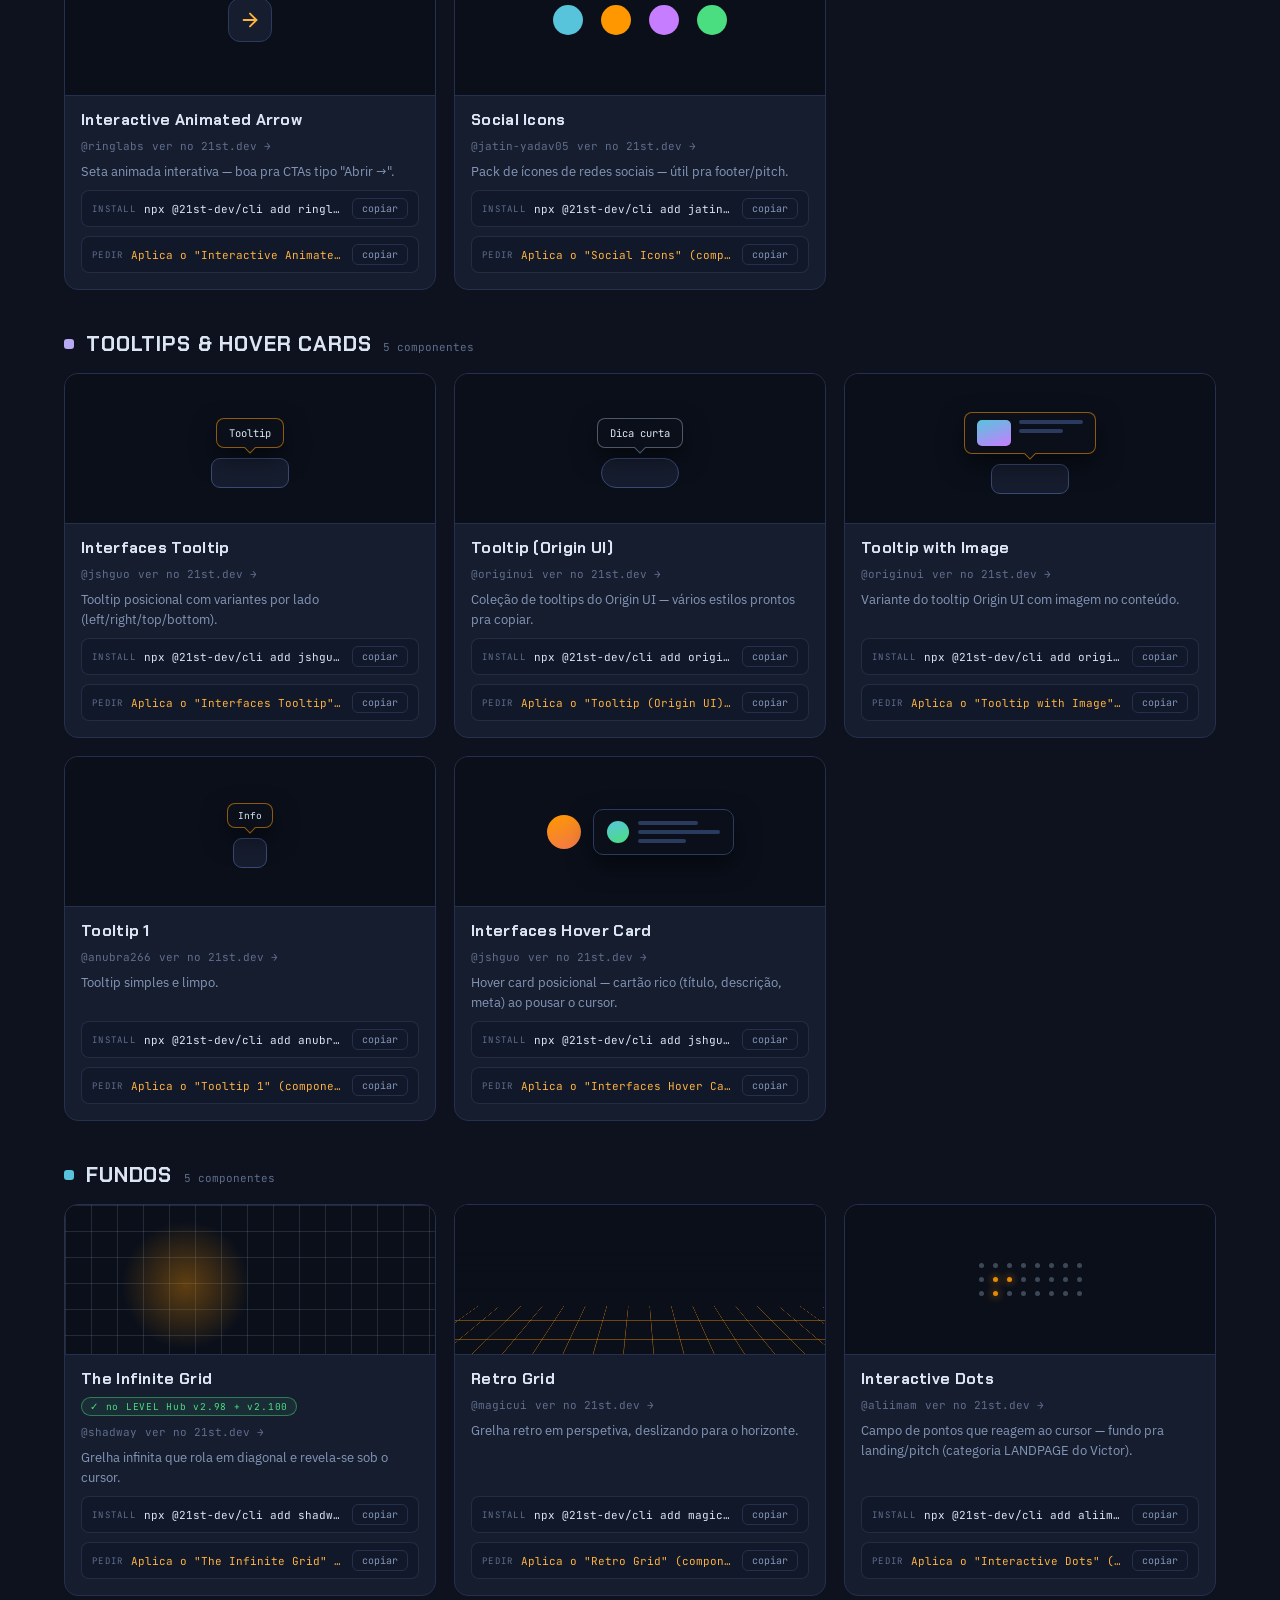
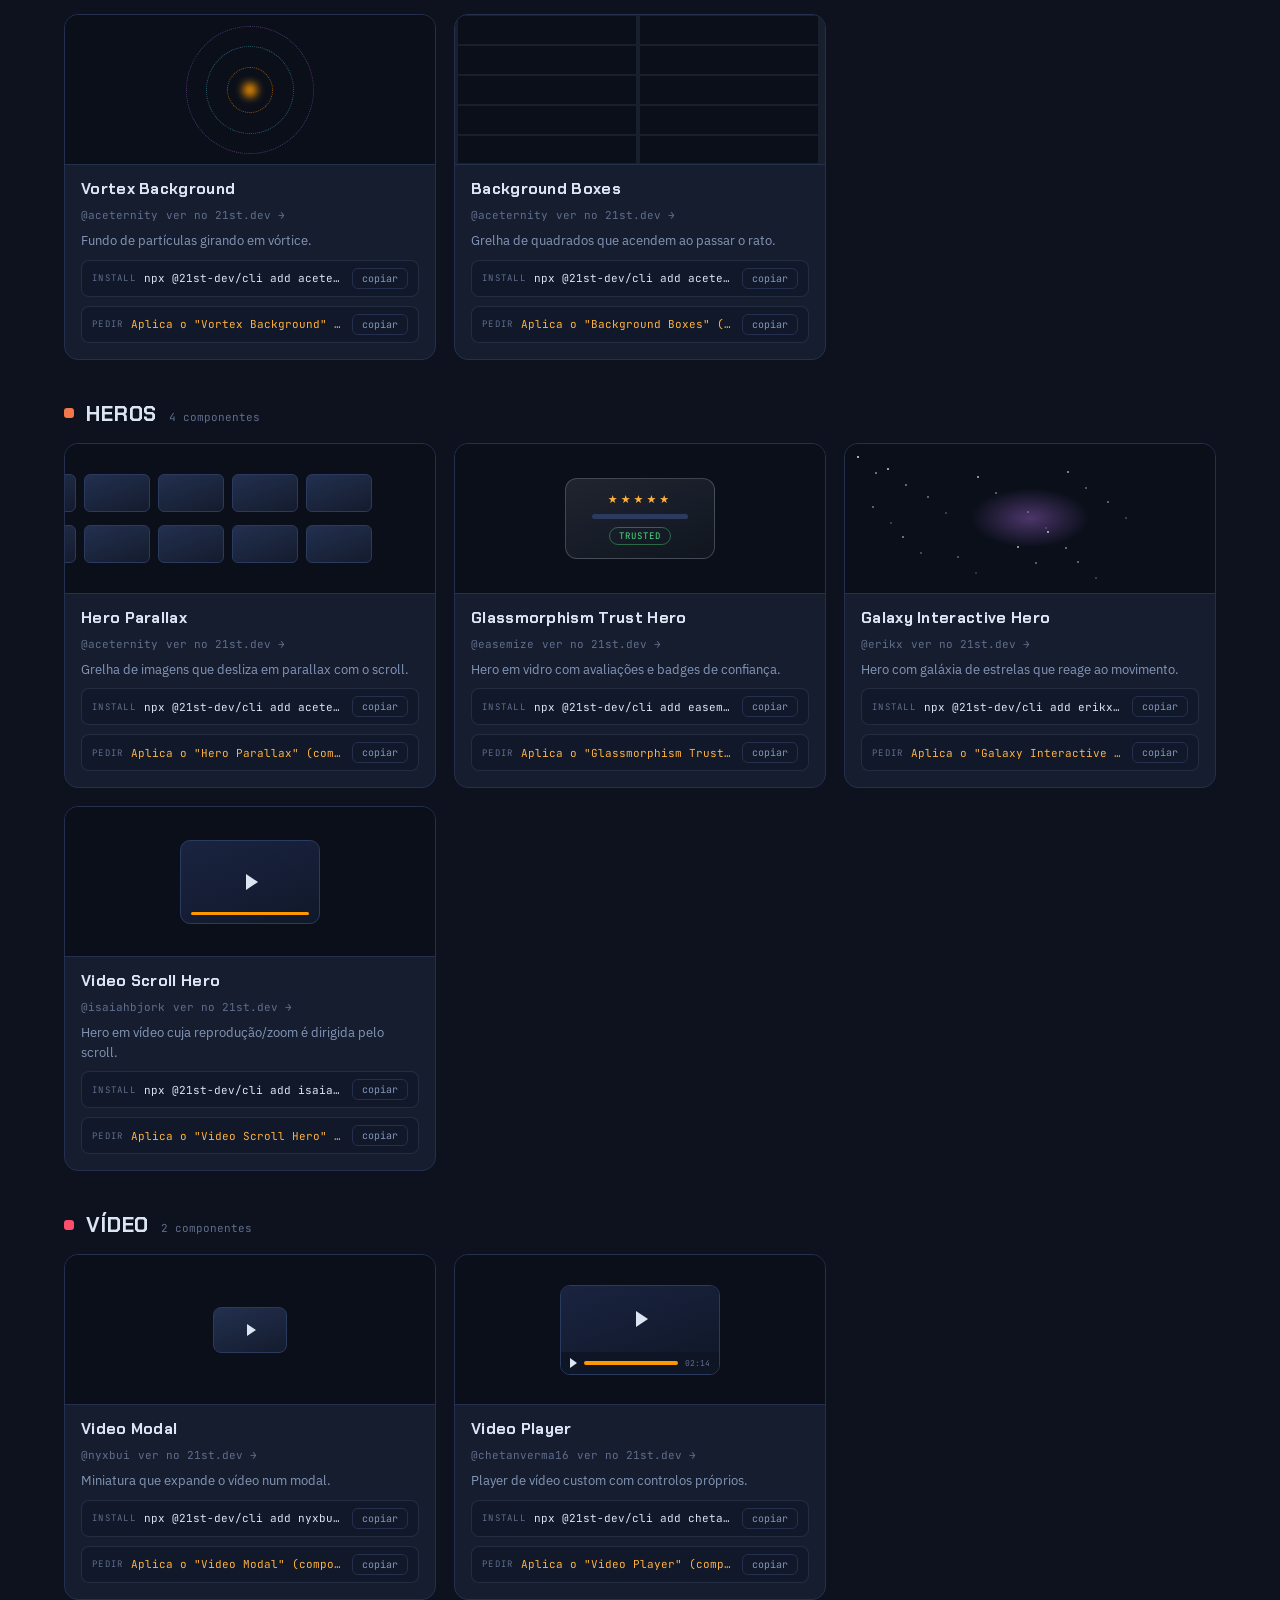
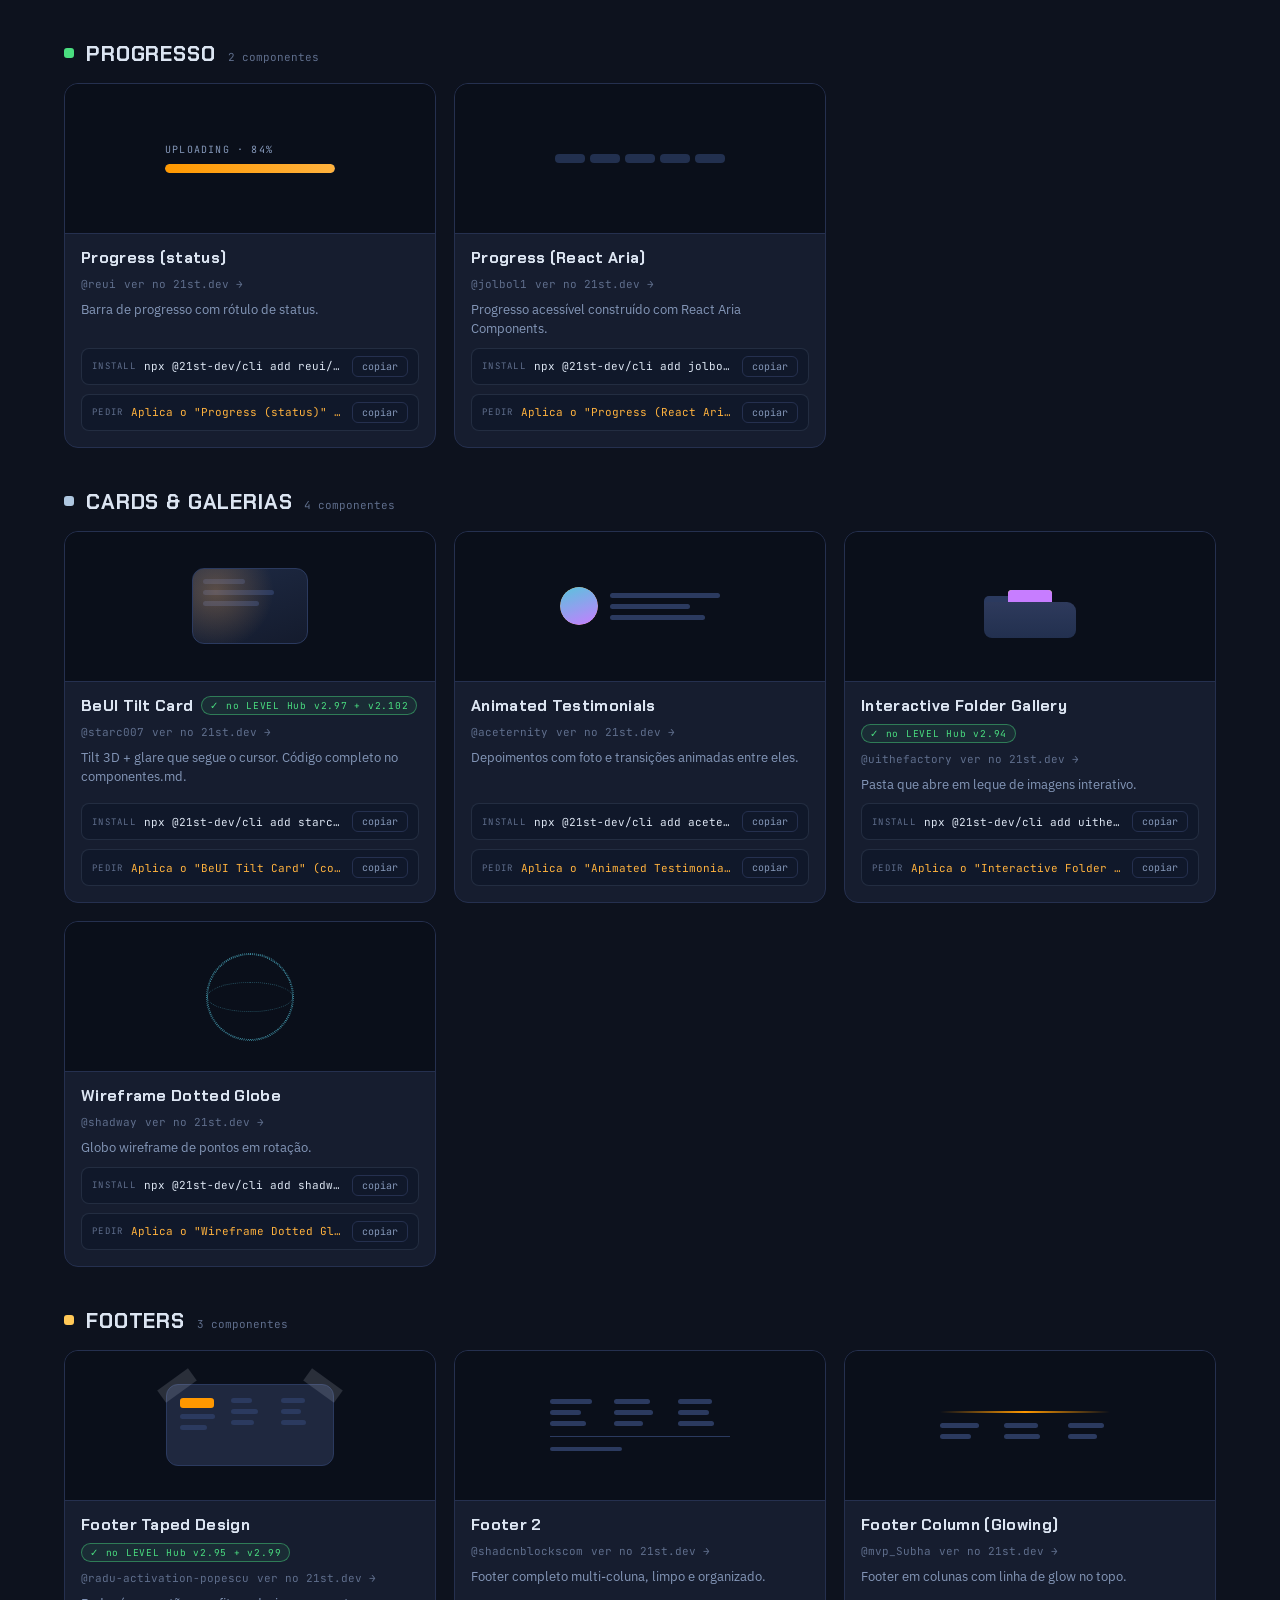
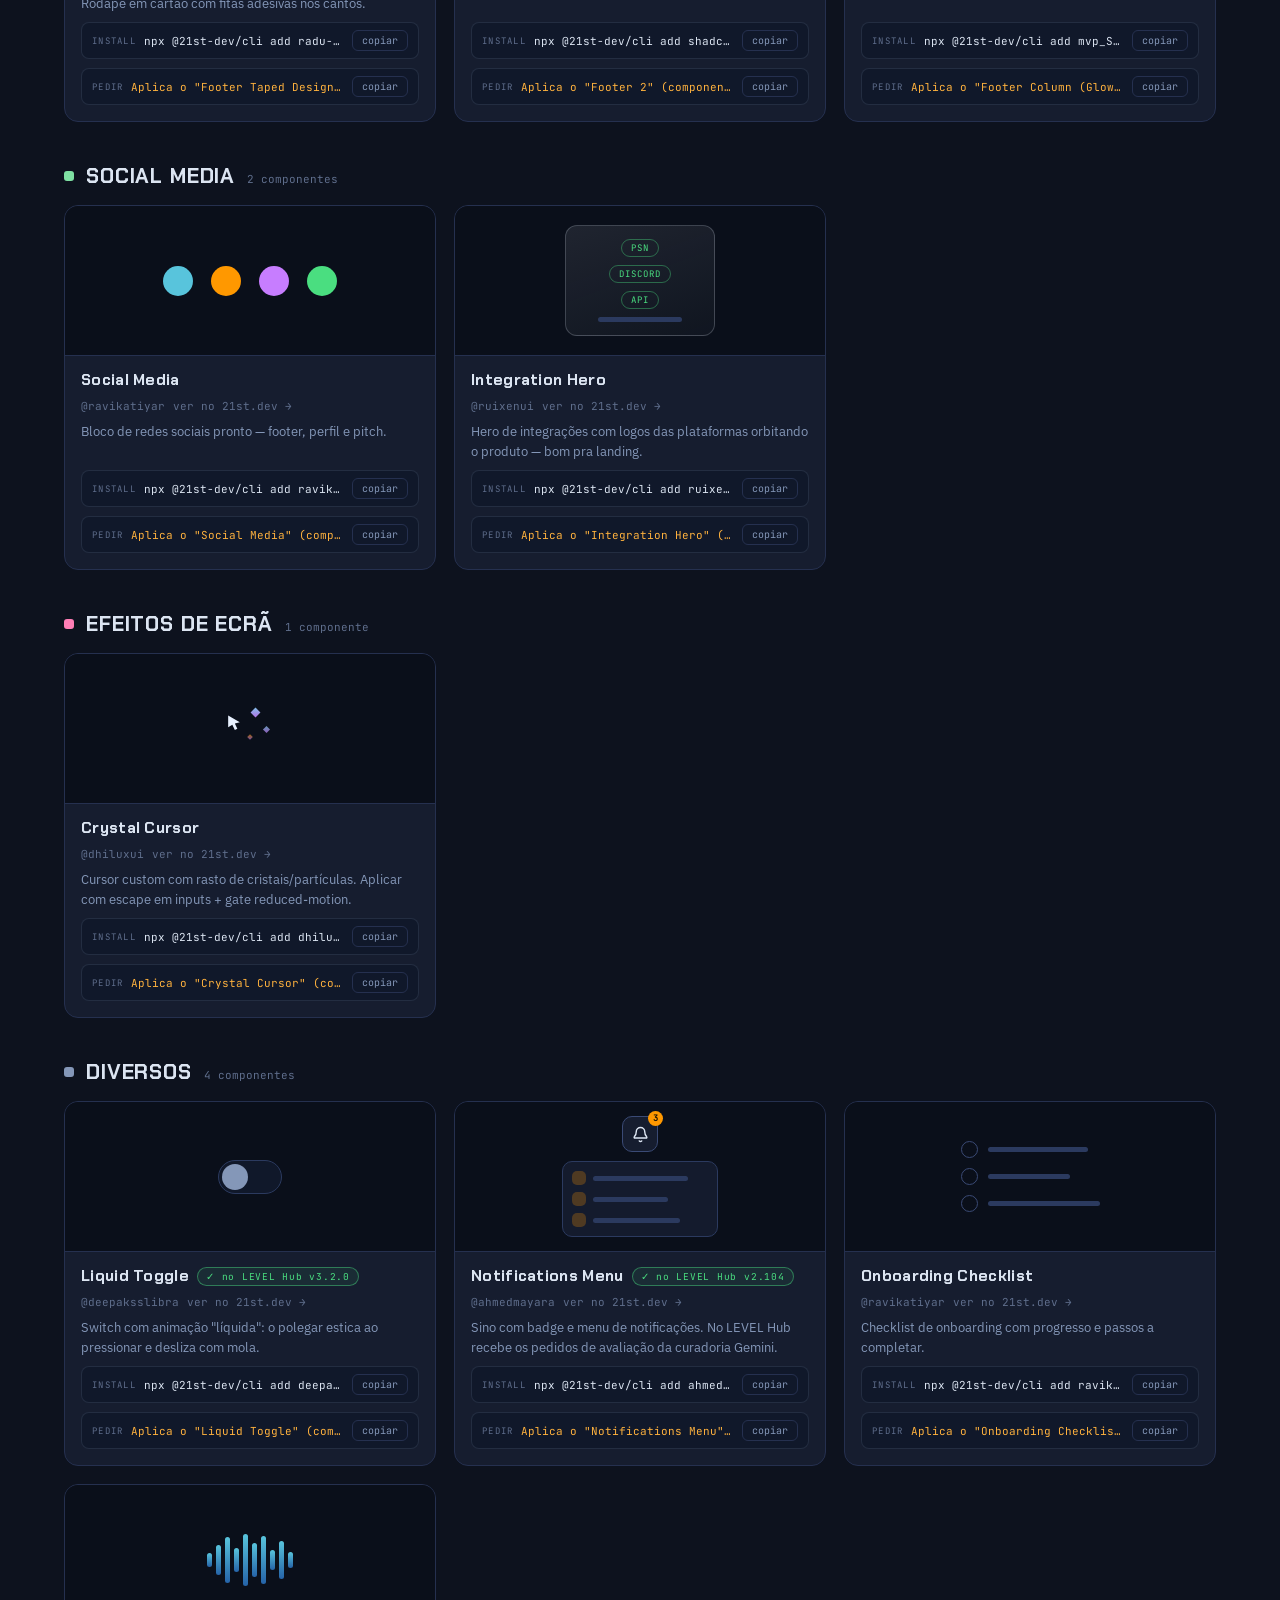
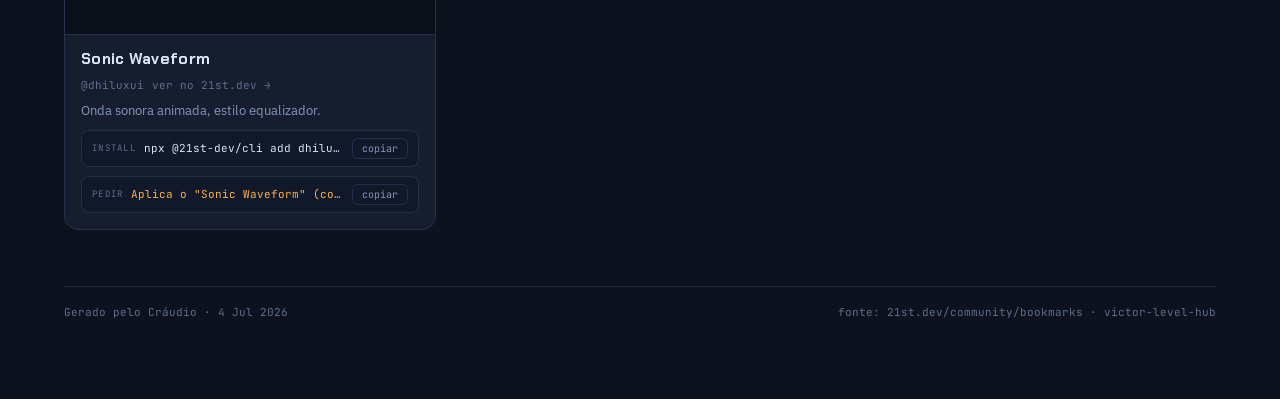
==== commit 7eccc23a: "Catalogo de componentes: +8 do Victor (6 Jul) — icones YadHakim (Cosmic, Micro Loaders), Icon Set, F" ====
--- a/componentes/index.html
+++ b/componentes/index.html
@@ -12,6 +12,7 @@
 <!-- Página OCULTA (sem link no site, noindex). Fonte de verdade: ~/.claude/componentes-hub.html -->
 </head>
 <body>
+
 <style>
   :root {
     --bg: #0D121E;
@@ -470,6 +471,8 @@
     { id: 'progresso', name: 'Progresso', color: '#4ADE80' },
     { id: 'cards', name: 'Cards & Galerias', color: '#AEC7E0' },
     { id: 'footers', name: 'Footers', color: '#FFC857' },
+    { id: 'social', name: 'Social Media', color: '#7EE0A3' },
+    { id: 'efeitos', name: 'Efeitos de Ecrã', color: '#FF7EB6' },
     { id: 'diversos', name: 'Diversos', color: '#8497B8' }
   ];
 
@@ -496,10 +499,14 @@
     { t: 'nav', n: 'Modern Sidebar', a: '@uniquesonu', u: 'https://21st.dev/@uniquesonu/components/modern-side-bar', i: 'npx @21st-dev/cli add uniquesonu/modern-side-bar', d: 'Sidebar escura moderna com item ativo em destaque.', pv: '<div class="sbp"><div class="sbp-bar" style="width:64px"><i class="row glow"></i><i class="row"></i><i class="row"></i><i class="row"></i></div><div class="sbp-page"><i></i><i></i><i></i></div></div>' },
     { t: 'nav', n: 'Sidebar with Submenu', a: '@float_ui', u: 'https://21st.dev/@float_ui/components/sidebar-with-submenu', i: 'npx @21st-dev/cli add float_ui/sidebar-with-submenu', d: 'Sidebar com submenus expansíveis; variante colapsada mostra tooltips nos ícones.', pv: '<div class="sbp"><div class="sbp-bar" style="width:64px"><i class="row on"></i><span class="sub"><i class="row sm"></i><i class="row sm"></i></span><i class="row"></i></div><div class="sbp-page"><i></i><i></i><i></i></div></div>' },
     { t: 'nav', n: 'Navbar 1 (horizontal c/ conta)', a: '@shadcnblockscom', u: 'https://21st.dev/@shadcnblockscom/components/shadcnblocks-com-navbar1', i: 'npx @21st-dev/cli add shadcnblockscom/shadcnblocks-com-navbar1', d: 'Navbar horizontal completo com área de conta à direita — o card do operador viraria dropdown do avatar.', pv: '<div class="hnav"><i class="lg"></i><i></i><i></i><i></i><span class="hnav-av"></span></div>' },
+    { t: 'nav', n: 'FlexNative Tabs — Icon with Title', a: '@felipemenezes098', u: 'https://21st.dev/@felipemenezes098/components/flexnative-tabs-more/icon-with-title', i: 'npx @21st-dev/cli add felipemenezes098/flexnative-tabs-more', d: 'Abas com ícone + título — candidata natural pras abas STATUS | AVATAR e das Configurações do hub.', pv: '<div class="xtab"><span class="xtab-on"><i></i><b></b></span><i></i><i></i><i></i></div>' },
 
     { t: 'icones', n: 'Animated State Icons', a: '@YadHakim', u: 'https://21st.dev/@YadHakim/components/animated-state-icons', i: 'npx @21st-dev/cli add YadHakim/animated-state-icons', d: 'Ícones de estados/ações que animam no hover — o top da categoria. Padrão portado nos cards EXPLORAR do hub.', b: 'no LEVEL Hub v3.3.0', pv: '<div class="ico-row"><span class="ico ico-pop"><svg viewBox="0 0 24 24" fill="none" stroke="currentColor" stroke-width="2" stroke-linecap="round" stroke-linejoin="round"><path d="M20 6 9 17l-5-5"/></svg></span><span class="ico ico-pop d2"><svg viewBox="0 0 24 24" fill="none" stroke="currentColor" stroke-width="2" stroke-linecap="round" stroke-linejoin="round"><path d="M14.7 6.3a1 1 0 0 0 0 1.4l1.6 1.6a1 1 0 0 0 1.4 0l3.77-3.77a6 6 0 0 1-7.94 7.94l-6.91 6.91a2.12 2.12 0 0 1-3-3l6.91-6.91a6 6 0 0 1 7.94-7.94l-3.76 3.76z"/></svg></span><span class="ico ico-pop d3"><svg viewBox="0 0 24 24" fill="none" stroke="currentColor" stroke-width="2" stroke-linecap="round" stroke-linejoin="round"><circle cx="12" cy="12" r="10"/><circle cx="12" cy="12" r="4"/></svg></span></div>' },
     { t: 'icones', n: 'Animated Everyday Icons', a: '@YadHakim', u: 'https://21st.dev/@YadHakim/components/animated-everyday-icons', i: 'npx @21st-dev/cli add YadHakim/animated-everyday-icons', d: 'Objetos do dia-a-dia com micro-animações no hover.', pv: '<div class="ico-row"><span class="ico ico-swing"><svg viewBox="0 0 24 24" fill="none" stroke="currentColor" stroke-width="2" stroke-linecap="round" stroke-linejoin="round"><path d="M15 14c.2-1 .7-1.7 1.5-2.5 1-.9 1.5-2.2 1.5-3.5A6 6 0 0 0 6 8c0 1 .2 2.2 1.5 3.5.7.7 1.3 1.5 1.5 2.5"/><path d="M9 18h6"/><path d="M10 22h4"/></svg></span></div>' },
-    { t: 'icones', n: 'Animated Weather Icons', a: '@YadHakim', u: 'https://21st.dev/@YadHakim/components/animated-weather-icons', i: 'npx @21st-dev/cli add YadHakim/animated-weather-icons', d: 'Clima animado (mesma família: há também Cosmic, Micro Loaders e Emoji).', pv: '<div class="ico-row"><span class="ico ico-spinslow"><svg viewBox="0 0 24 24" fill="none" stroke="currentColor" stroke-width="2" stroke-linecap="round" stroke-linejoin="round"><circle cx="12" cy="12" r="4"/><path d="M12 2v2"/><path d="M12 20v2"/><path d="m4.93 4.93 1.41 1.41"/><path d="m17.66 17.66 1.41 1.41"/><path d="M2 12h2"/><path d="M20 12h2"/><path d="m6.34 17.66-1.41 1.41"/><path d="m19.07 4.93-1.41 1.41"/></svg></span></div>' },
+    { t: 'icones', n: 'Animated Weather Icons', a: '@YadHakim', u: 'https://21st.dev/@YadHakim/components/animated-weather-icons', i: 'npx @21st-dev/cli add YadHakim/animated-weather-icons', d: 'Clima animado — mesma família dos State/Everyday/Cosmic.', pv: '<div class="ico-row"><span class="ico ico-spinslow"><svg viewBox="0 0 24 24" fill="none" stroke="currentColor" stroke-width="2" stroke-linecap="round" stroke-linejoin="round"><circle cx="12" cy="12" r="4"/><path d="M12 2v2"/><path d="M12 20v2"/><path d="m4.93 4.93 1.41 1.41"/><path d="m17.66 17.66 1.41 1.41"/><path d="M2 12h2"/><path d="M20 12h2"/><path d="m6.34 17.66-1.41 1.41"/><path d="m19.07 4.93-1.41 1.41"/></svg></span></div>' },
+    { t: 'icones', n: 'Animated Cosmic Icons', a: '@YadHakim', u: 'https://21st.dev/@YadHakim/components/animated-cosmic-icons', i: 'npx @21st-dev/cli add YadHakim/animated-cosmic-icons', d: 'Planetas, estrelas e foguetes com animação no hover — família YadHakim.', pv: '<div class="ico-row"><span class="ico ico-pop"><svg viewBox="0 0 24 24" fill="none" stroke="currentColor" stroke-width="2" stroke-linecap="round" stroke-linejoin="round"><circle cx="12" cy="12" r="5"/><path d="M4 14c-1.5-1-2-2.2-1.6-3.2C3.2 8.9 8 8.5 13 9.9s8.6 4 8 5.9c-.4 1-1.8 1.5-3.7 1.4"/></svg></span><span class="ico ico-pop d2"><svg viewBox="0 0 24 24" fill="none" stroke="currentColor" stroke-width="2" stroke-linecap="round" stroke-linejoin="round"><path d="M12 3l1.9 5.8H20l-4.9 3.6 1.9 5.8-5-3.6-5 3.6 1.9-5.8L4 8.8h6.1z"/></svg></span></div>' },
+    { t: 'icones', n: 'Animated Micro Loaders', a: '@YadHakim', u: 'https://21st.dev/@YadHakim/components/animated-micro-loaders', i: 'npx @21st-dev/cli add YadHakim/animated-micro-loaders', d: 'Micro-loaders/spinners com personalidade — estados de carregamento.', pv: '<div class="ico-row"><span class="ico ico-spinslow"><svg viewBox="0 0 24 24" fill="none" stroke="currentColor" stroke-width="2.4" stroke-linecap="round"><path d="M21 12a9 9 0 1 1-6.2-8.56"/></svg></span><span class="ico ico-spinslow d2"><svg viewBox="0 0 24 24" fill="none" stroke="currentColor" stroke-width="2" stroke-linecap="round"><circle cx="12" cy="12" r="9" opacity=".25"/><path d="M12 3a9 9 0 0 1 9 9"/></svg></span></div>' },
+    { t: 'icones', n: 'Icon Set', a: '@ravikatiyar', u: 'https://21st.dev/@ravikatiyar/components/icon-set', i: 'npx @21st-dev/cli add ravikatiyar/icon-set', d: 'Set de ícones prontos — biblioteca de apoio geral.', pv: '<div class="ico-row"><span class="ico"><svg viewBox="0 0 24 24" fill="none" stroke="currentColor" stroke-width="2" stroke-linecap="round" stroke-linejoin="round"><rect x="3" y="3" width="7" height="7" rx="1.5"/><rect x="14" y="3" width="7" height="7" rx="1.5"/><rect x="3" y="14" width="7" height="7" rx="1.5"/><rect x="14" y="14" width="7" height="7" rx="1.5"/></svg></span><span class="ico d2"><svg viewBox="0 0 24 24" fill="none" stroke="currentColor" stroke-width="2" stroke-linecap="round" stroke-linejoin="round"><circle cx="12" cy="12" r="9"/><path d="M8 12h8M12 8v8"/></svg></span></div>' },
     { t: 'icones', n: 'Interactive Animated Arrow', a: '@ringlabs', u: 'https://21st.dev/@ringlabs/components/interactive-animated-arrow-icon', i: 'npx @21st-dev/cli add ringlabs/interactive-animated-arrow-icon', d: 'Seta animada interativa — boa pra CTAs tipo "Abrir →".', pv: '<div class="ico-row"><span class="ico ico-arrow"><svg viewBox="0 0 24 24" fill="none" stroke="currentColor" stroke-width="2" stroke-linecap="round" stroke-linejoin="round"><line x1="5" y1="12" x2="19" y2="12"/><polyline points="12 5 19 12 12 19"/></svg></span></div>' },
     { t: 'icones', n: 'Social Icons', a: '@jatin-yadav05', u: 'https://21st.dev/@jatin-yadav05/components/social-icons', i: 'npx @21st-dev/cli add jatin-yadav05/social-icons', d: 'Pack de ícones de redes sociais — útil pra footer/pitch.', pv: '<div class="ico-row"><i class="soc s1"></i><i class="soc s2"></i><i class="soc s3"></i><i class="soc s4"></i></div>' },
 
@@ -511,6 +518,7 @@
 
     { t: 'fundos', n: 'The Infinite Grid', a: '@shadway', u: 'https://21st.dev/@shadway/components/the-infinite-grid', i: 'npx @21st-dev/cli add shadway/the-infinite-grid', d: 'Grelha infinita que rola em diagonal e revela-se sob o cursor.', b: 'no LEVEL Hub v2.98 + v2.100', pv: '<div class="ig"></div><div class="ig-dot"></div>' },
     { t: 'fundos', n: 'Retro Grid', a: '@magicui', u: 'https://21st.dev/@magicui/components/retro-grid', i: 'npx @21st-dev/cli add magicui/retro-grid', d: 'Grelha retro em perspetiva, deslizando para o horizonte.', pv: '<div class="rg-wrap"><div class="rg"></div><div class="rg-fade"></div></div>' },
+    { t: 'fundos', n: 'Interactive Dots', a: '@aliimam', u: 'https://21st.dev/@aliimam/components/interactive-dots', i: 'npx @21st-dev/cli add aliimam/interactive-dots', d: 'Campo de pontos que reagem ao cursor — fundo pra landing/pitch (categoria LANDPAGE do Victor).', pv: '<div style="display:grid;grid-template-columns:repeat(8,1fr);gap:9px;padding:6px 14px;opacity:.9">' + Array.from({length:24}).map(function(_,k){ var hot = (k===9||k===10||k===17); return '<i style="width:5px;height:5px;border-radius:50%;background:' + (hot ? 'var(--acc,#FF9800);box-shadow:0 0 8px var(--acc,#FF9800)' : 'rgba(174,199,224,.35)') + '"></i>'; }).join('') + '</div>' },
     { t: 'fundos', n: 'Vortex Background', a: '@aceternity', u: 'https://21st.dev/@aceternity/components/vortex', i: 'npx @21st-dev/cli add aceternity/vortex', d: 'Fundo de partículas girando em vórtice.', pv: '<i class="vx vx1"></i><i class="vx vx2"></i><i class="vx vx3"></i><i class="vx-core"></i>' },
     { t: 'fundos', n: 'Background Boxes', a: '@aceternity', u: 'https://21st.dev/@aceternity/components/background-boxes', i: 'npx @21st-dev/cli add aceternity/background-boxes', d: 'Grelha de quadrados que acendem ao passar o rato.', pv: '<div class="bx"><i></i><i></i><i class="f1"></i><i></i><i></i><i></i><i class="f3"></i><i></i><i></i><i></i><i class="f2"></i><i></i><i></i><i class="f4"></i><i></i><i></i><i></i><i></i><i></i><i class="f3"></i><i></i><i></i><i class="f1"></i><i></i><i></i><i class="f2"></i><i></i><i></i><i></i><i></i><i></i><i class="f4"></i><i></i><i></i><i></i><i class="f1"></i><i></i><i></i><i></i><i class="f2"></i><i></i><i></i><i></i><i class="f3"></i><i></i></div>' },
 
@@ -533,6 +541,11 @@
     { t: 'footers', n: 'Footer Taped Design', a: '@radu-activation-popescu', u: 'https://21st.dev/@radu-activation-popescu/components/footer-taped-design', i: 'npx @21st-dev/cli add radu-activation-popescu/footer-taped-design', d: 'Rodapé em cartão com fitas adesivas nos cantos.', b: 'no LEVEL Hub v2.95 + v2.99', pv: '<div class="tp"><div class="col"><i class="logo"></i><div class="ln" style="width:90%"></div><div class="ln" style="width:70%"></div></div><div class="col"><div class="ln" style="width:55%"></div><div class="ln" style="width:70%"></div><div class="ln" style="width:60%"></div></div><div class="col"><div class="ln" style="width:60%"></div><div class="ln" style="width:50%"></div><div class="ln" style="width:65%"></div></div></div>' },
     { t: 'footers', n: 'Footer 2', a: '@shadcnblockscom', u: 'https://21st.dev/@shadcnblockscom/components/shadcnblocks-com-footer2', i: 'npx @21st-dev/cli add shadcnblockscom/shadcnblocks-com-footer2', d: 'Footer completo multi-coluna, limpo e organizado.', pv: '<div class="f2"><div class="cols"><div class="col"><div class="ln" style="width:80%"></div><div class="ln" style="width:60%"></div><div class="ln" style="width:70%"></div></div><div class="col"><div class="ln" style="width:70%"></div><div class="ln" style="width:75%"></div><div class="ln" style="width:55%"></div></div><div class="col"><div class="ln" style="width:65%"></div><div class="ln" style="width:60%"></div><div class="ln" style="width:70%"></div></div></div><div class="bar"></div><div class="ln" style="width:40%;height:4px"></div></div>' },
     { t: 'footers', n: 'Footer Column (Glowing)', a: '@mvp_Subha', u: 'https://21st.dev/@mvp_Subha/components/footer-column/glowing-footer', i: 'npx @21st-dev/cli add mvp_Subha/footer-column', d: 'Footer em colunas com linha de glow no topo.', pv: '<div class="f2"><div class="gf-line"></div><div class="cols"><div class="col"><div class="ln" style="width:75%"></div><div class="ln" style="width:60%"></div></div><div class="col"><div class="ln" style="width:65%"></div><div class="ln" style="width:70%"></div></div><div class="col"><div class="ln" style="width:70%"></div><div class="ln" style="width:55%"></div></div></div></div>' },
+
+    { t: 'social', n: 'Social Media', a: '@ravikatiyar', u: 'https://21st.dev/@ravikatiyar/components/social-media', i: 'npx @21st-dev/cli add ravikatiyar/social-media', d: 'Bloco de redes sociais pronto — footer, perfil e pitch.', pv: '<div class="ico-row"><i class="soc s1"></i><i class="soc s2"></i><i class="soc s3"></i><i class="soc s4"></i></div>' },
+    { t: 'social', n: 'Integration Hero', a: '@ruixenui', u: 'https://21st.dev/@ruixenui/components/integration-hero', i: 'npx @21st-dev/cli add ruixenui/integration-hero', d: 'Hero de integrações com logos das plataformas orbitando o produto — bom pra landing.', pv: '<div class="glass g-shine th"><span class="chip">PSN</span><span class="chip">DISCORD</span><span class="chip">API</span><div class="ln" style="width:70%"></div></div>' },
+
+    { t: 'efeitos', n: 'Crystal Cursor', a: '@dhiluxui', u: 'https://21st.dev/@dhiluxui/components/crystal-cursor', i: 'npx @21st-dev/cli add dhiluxui/crystal-cursor', d: 'Cursor custom com rasto de cristais/partículas. Aplicar com escape em inputs + gate reduced-motion.', pv: '<div style="position:relative;width:120px;height:56px"><svg viewBox="0 0 24 24" style="position:absolute;left:34px;top:12px;width:20px;height:20px;fill:#E8F1FF"><path d="M5 3l14 8-6 1.5L16 19l-3 1.5-3-6.5L5 17z"/></svg><i style="position:absolute;left:62px;top:8px;width:7px;height:7px;background:linear-gradient(135deg,#8FD3FE,#C77DFF);transform:rotate(45deg);opacity:.9"></i><i style="position:absolute;left:74px;top:26px;width:5px;height:5px;background:linear-gradient(135deg,#8FD3FE,#C77DFF);transform:rotate(45deg);opacity:.7"></i><i style="position:absolute;left:58px;top:34px;width:4px;height:4px;background:linear-gradient(135deg,#FF9800,#C77DFF);transform:rotate(45deg);opacity:.6"></i></div>' },
 
     { t: 'diversos', n: 'Liquid Toggle', a: '@deepaksslibra', u: 'https://21st.dev/@deepaksslibra/components/liquid-toggle', i: 'npx @21st-dev/cli add deepaksslibra/liquid-toggle', d: 'Switch com animação "líquida": o polegar estica ao pressionar e desliza com mola.', b: 'no LEVEL Hub v3.2.0', pv: '<div class="lqp"><span class="lqp-track"><i class="lqp-thumb"></i></span></div>' },
     { t: 'diversos', n: 'Notifications Menu', a: '@ahmedmayara', u: 'https://21st.dev/@ahmedmayara/components/notifications-menu', i: 'npx @21st-dev/cli add ahmedmayara/notifications-menu', d: 'Sino com badge e menu de notificações. No LEVEL Hub recebe os pedidos de avaliação da curadoria Gemini.', b: 'no LEVEL Hub v2.104', pv: '<div class="nm"><div class="nm-bell"><svg viewBox="0 0 24 24" fill="none" stroke="currentColor" stroke-width="2" stroke-linecap="round" stroke-linejoin="round"><path d="M10.268 21a2 2 0 0 0 3.464 0"/><path d="M3.262 15.326A1 1 0 0 0 4 17h16a1 1 0 0 0 .74-1.673C19.41 13.956 18 12.499 18 8A6 6 0 0 0 6 8c0 4.499-1.411 5.956-2.738 7.326"/></svg><i class="nm-dot">3</i></div><div class="nm-pop"><span class="nm-row"><i></i><b style="width:70%"></b></span><span class="nm-row"><i></i><b style="width:55%"></b></span><span class="nm-row"><i></i><b style="width:64%"></b></span></div></div>' },
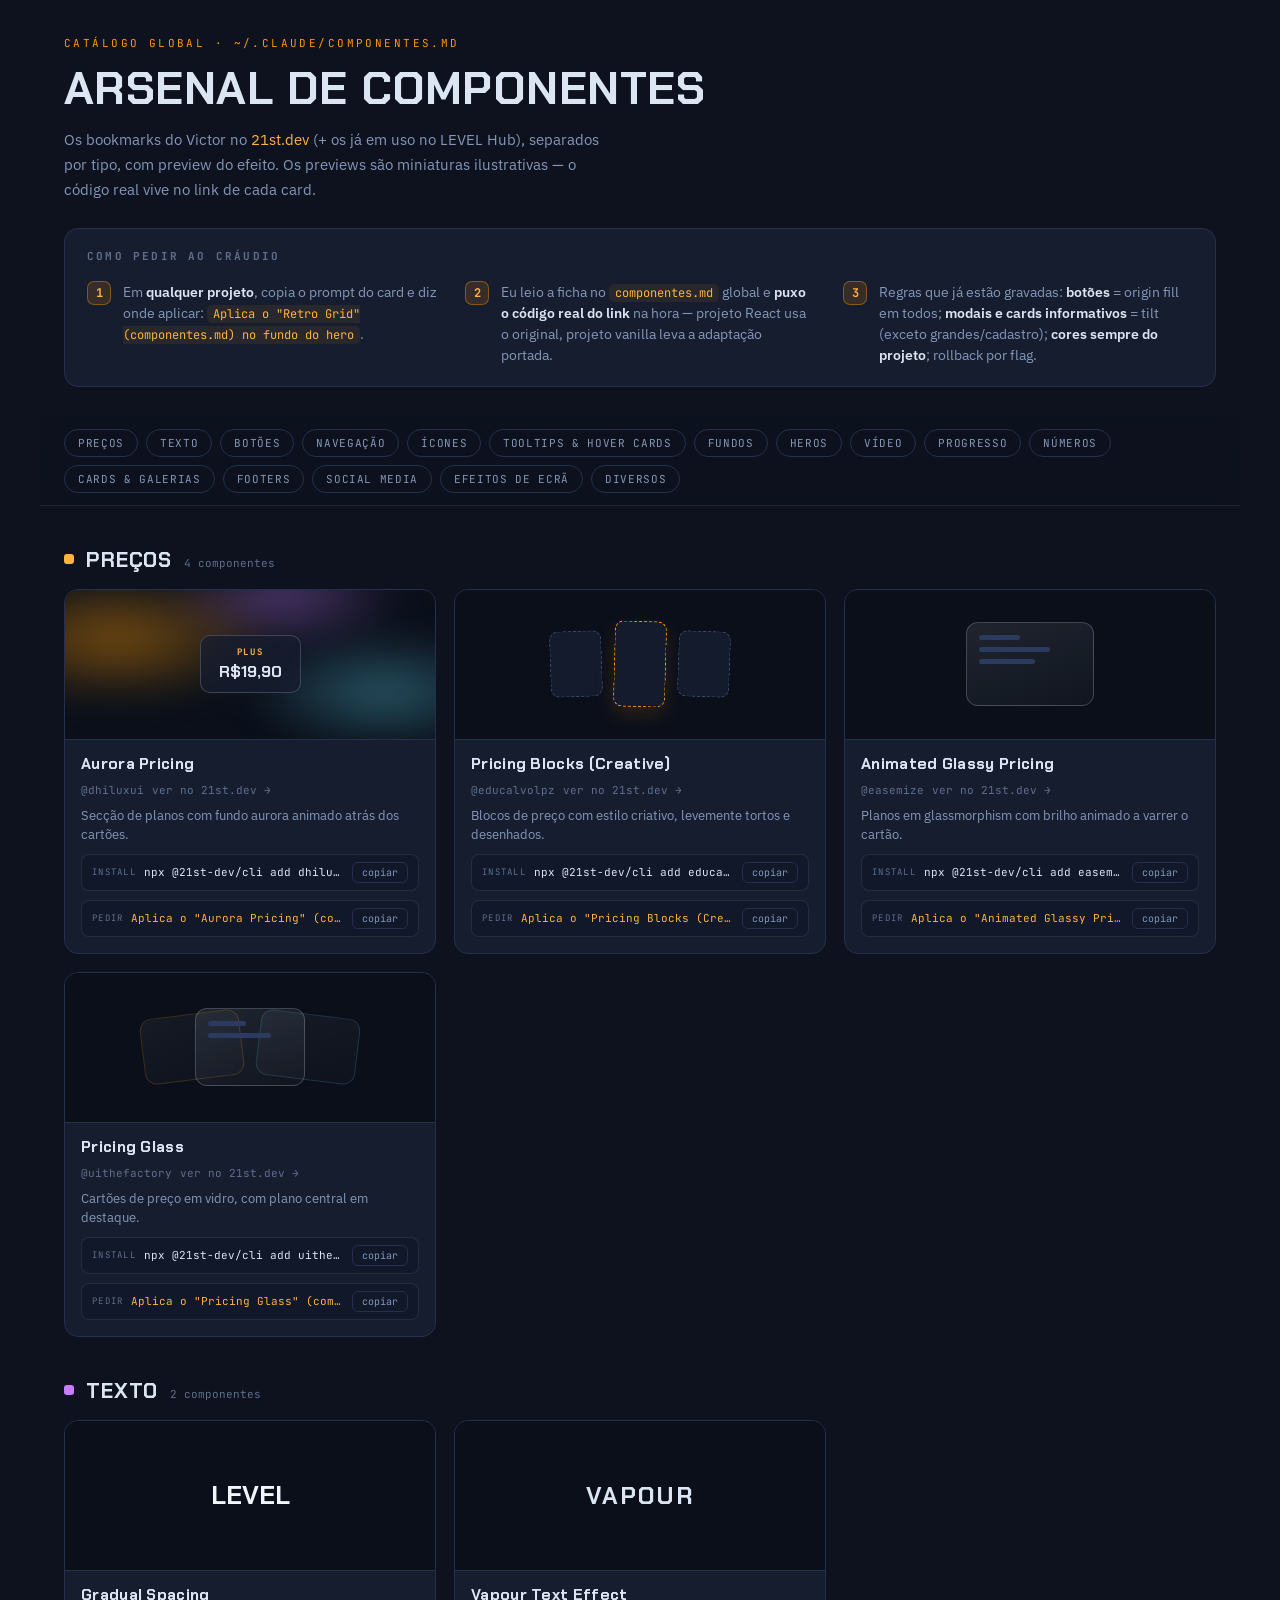
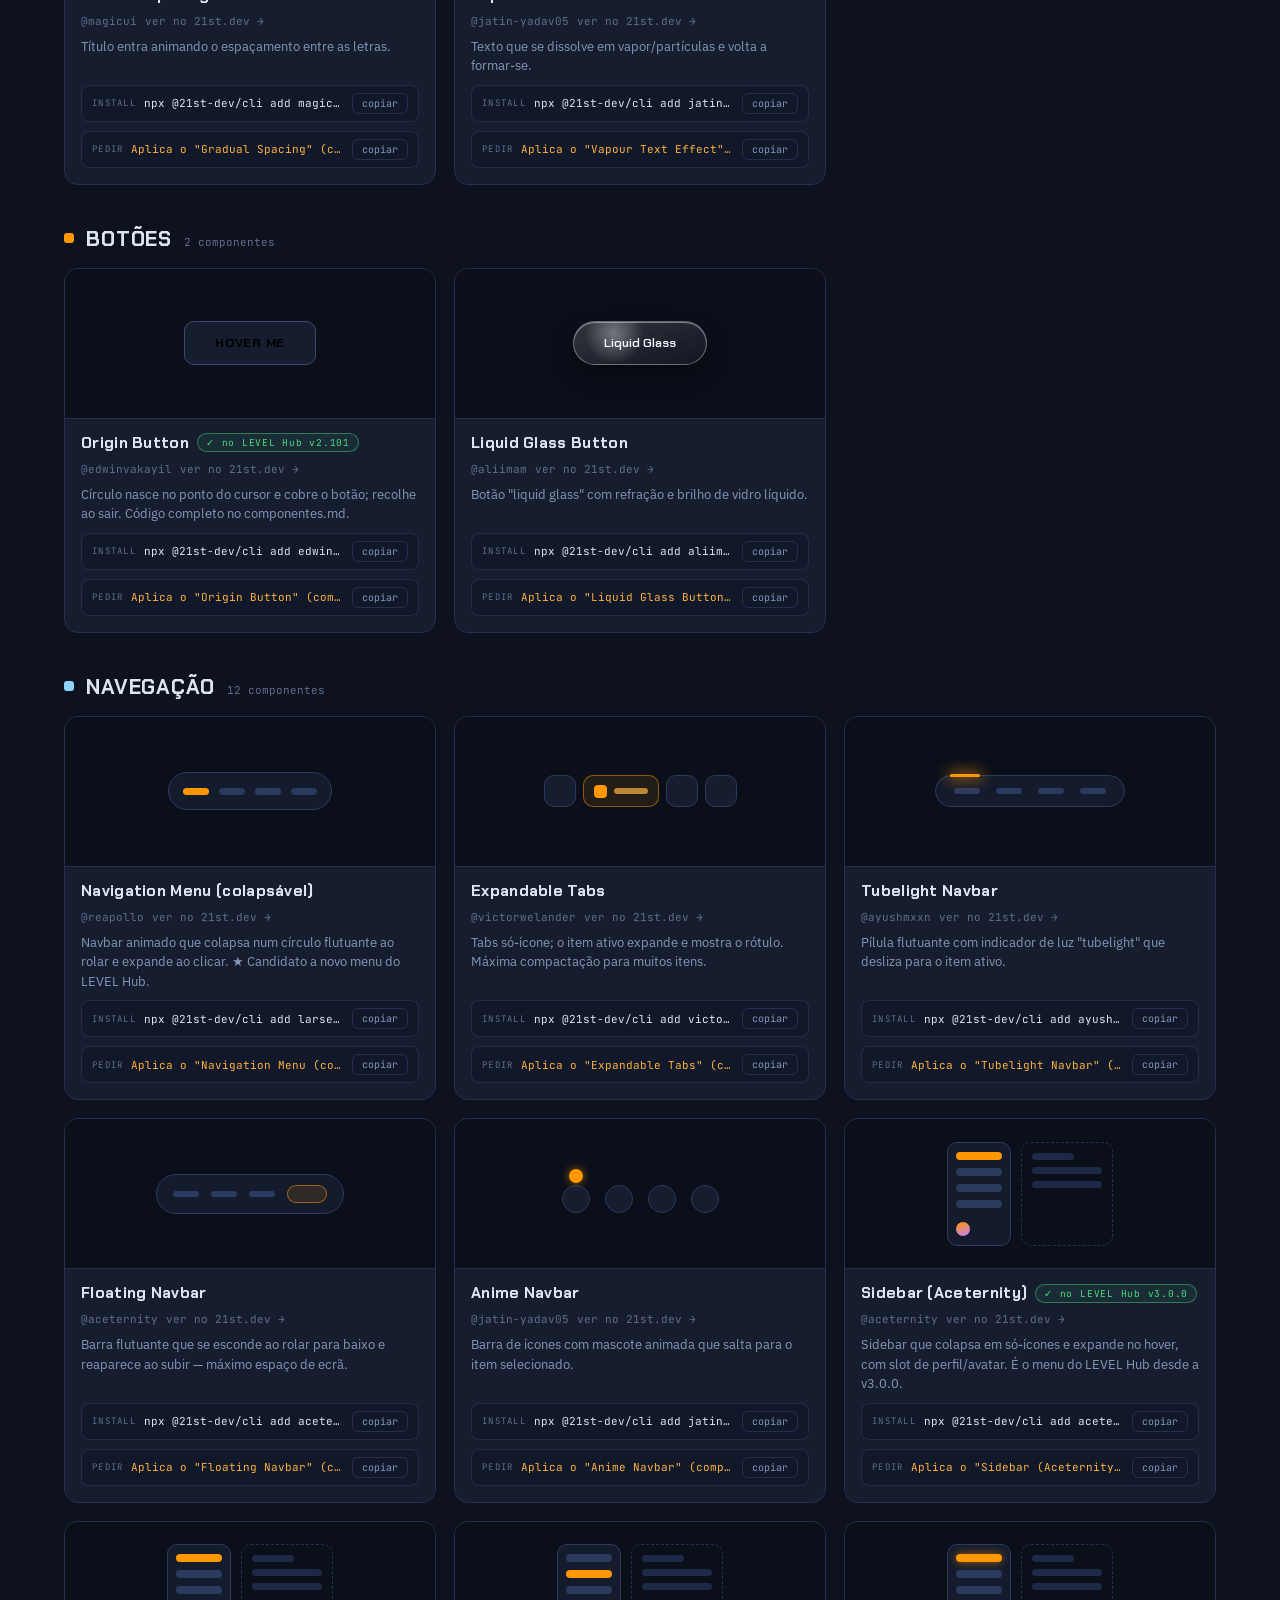
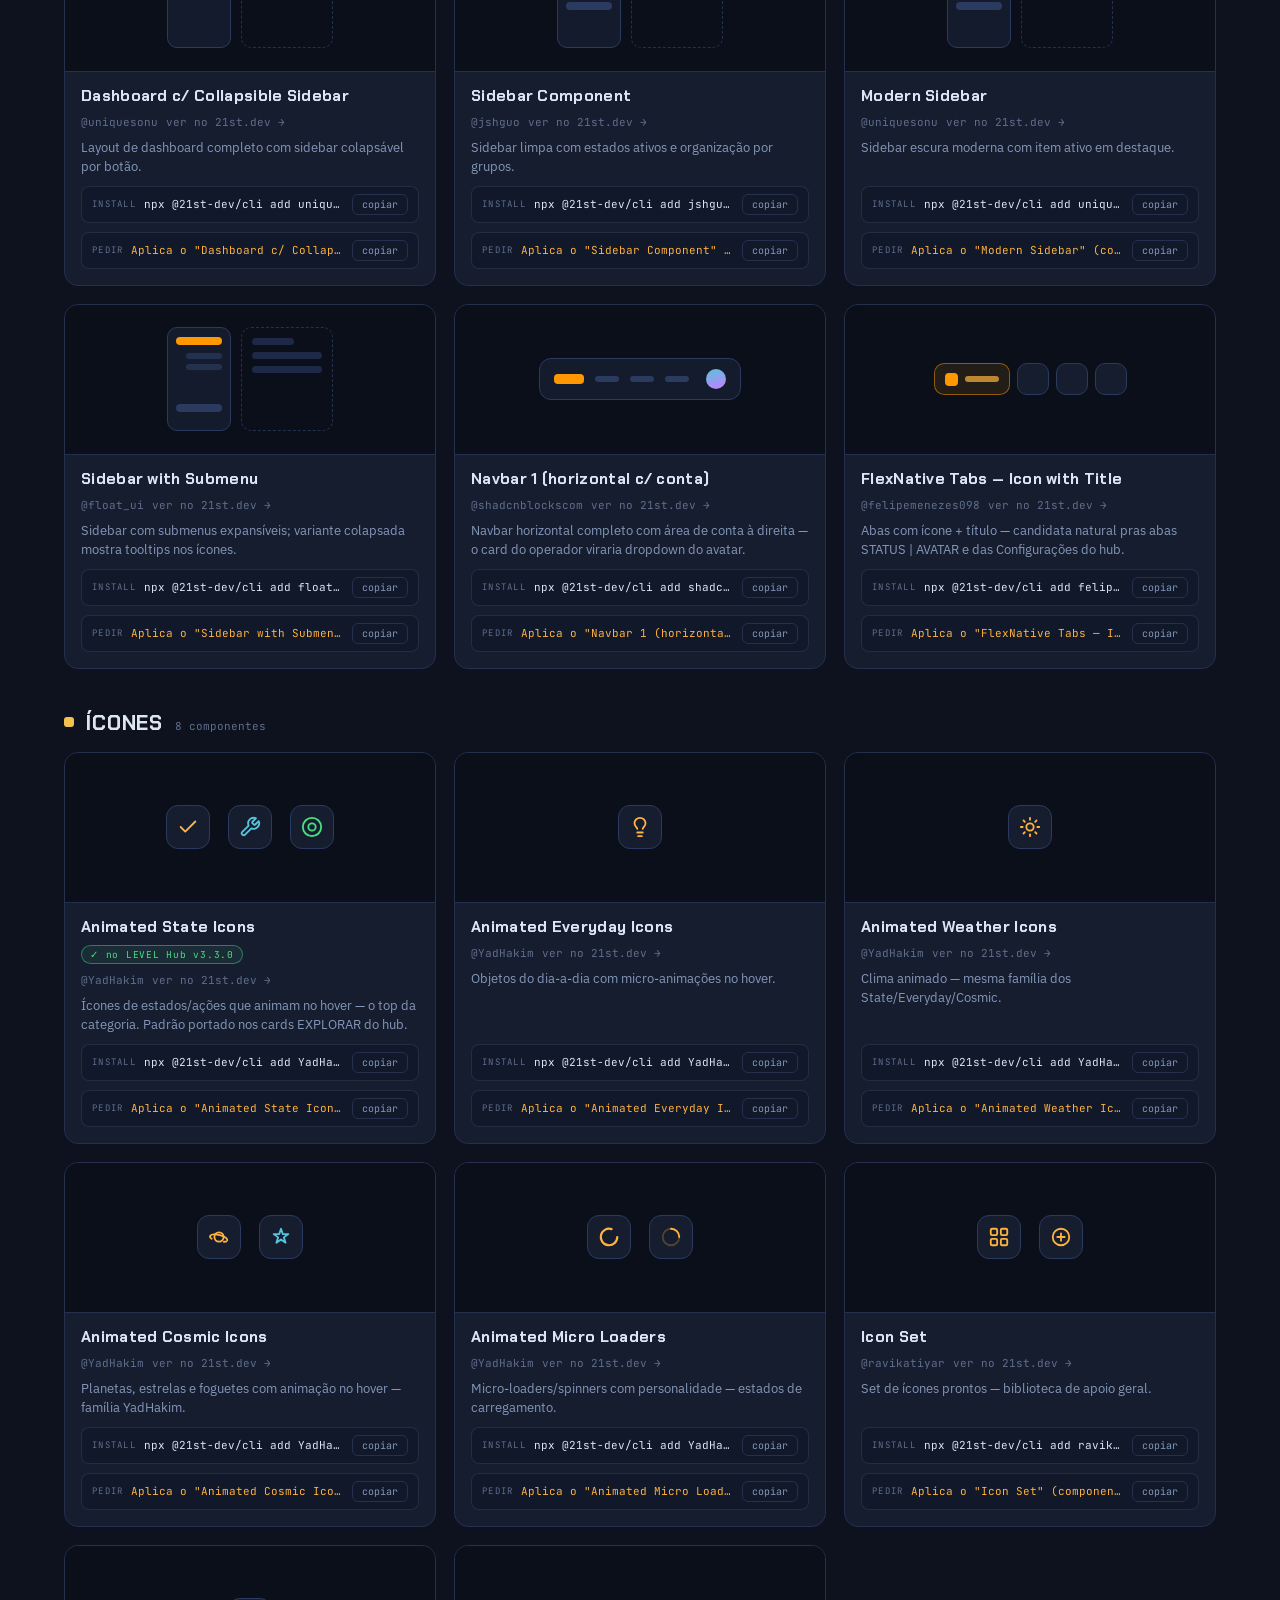
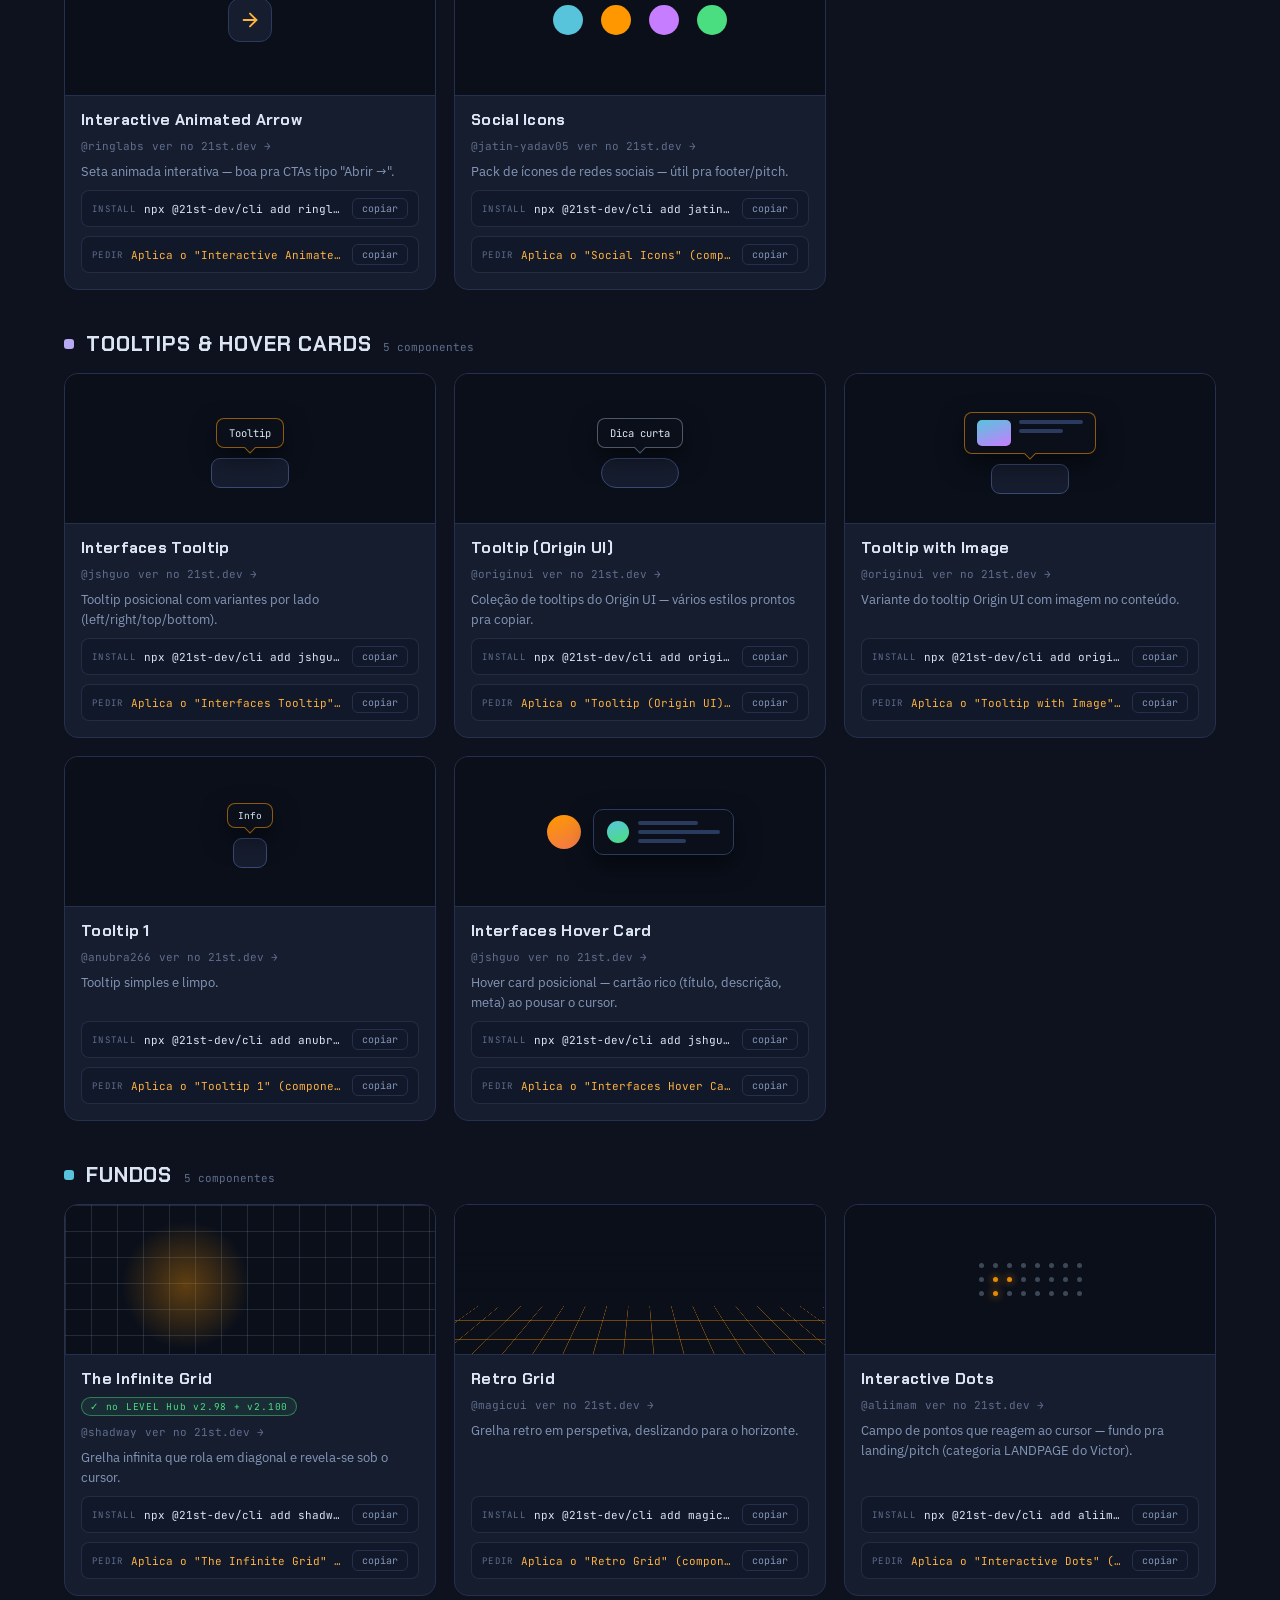
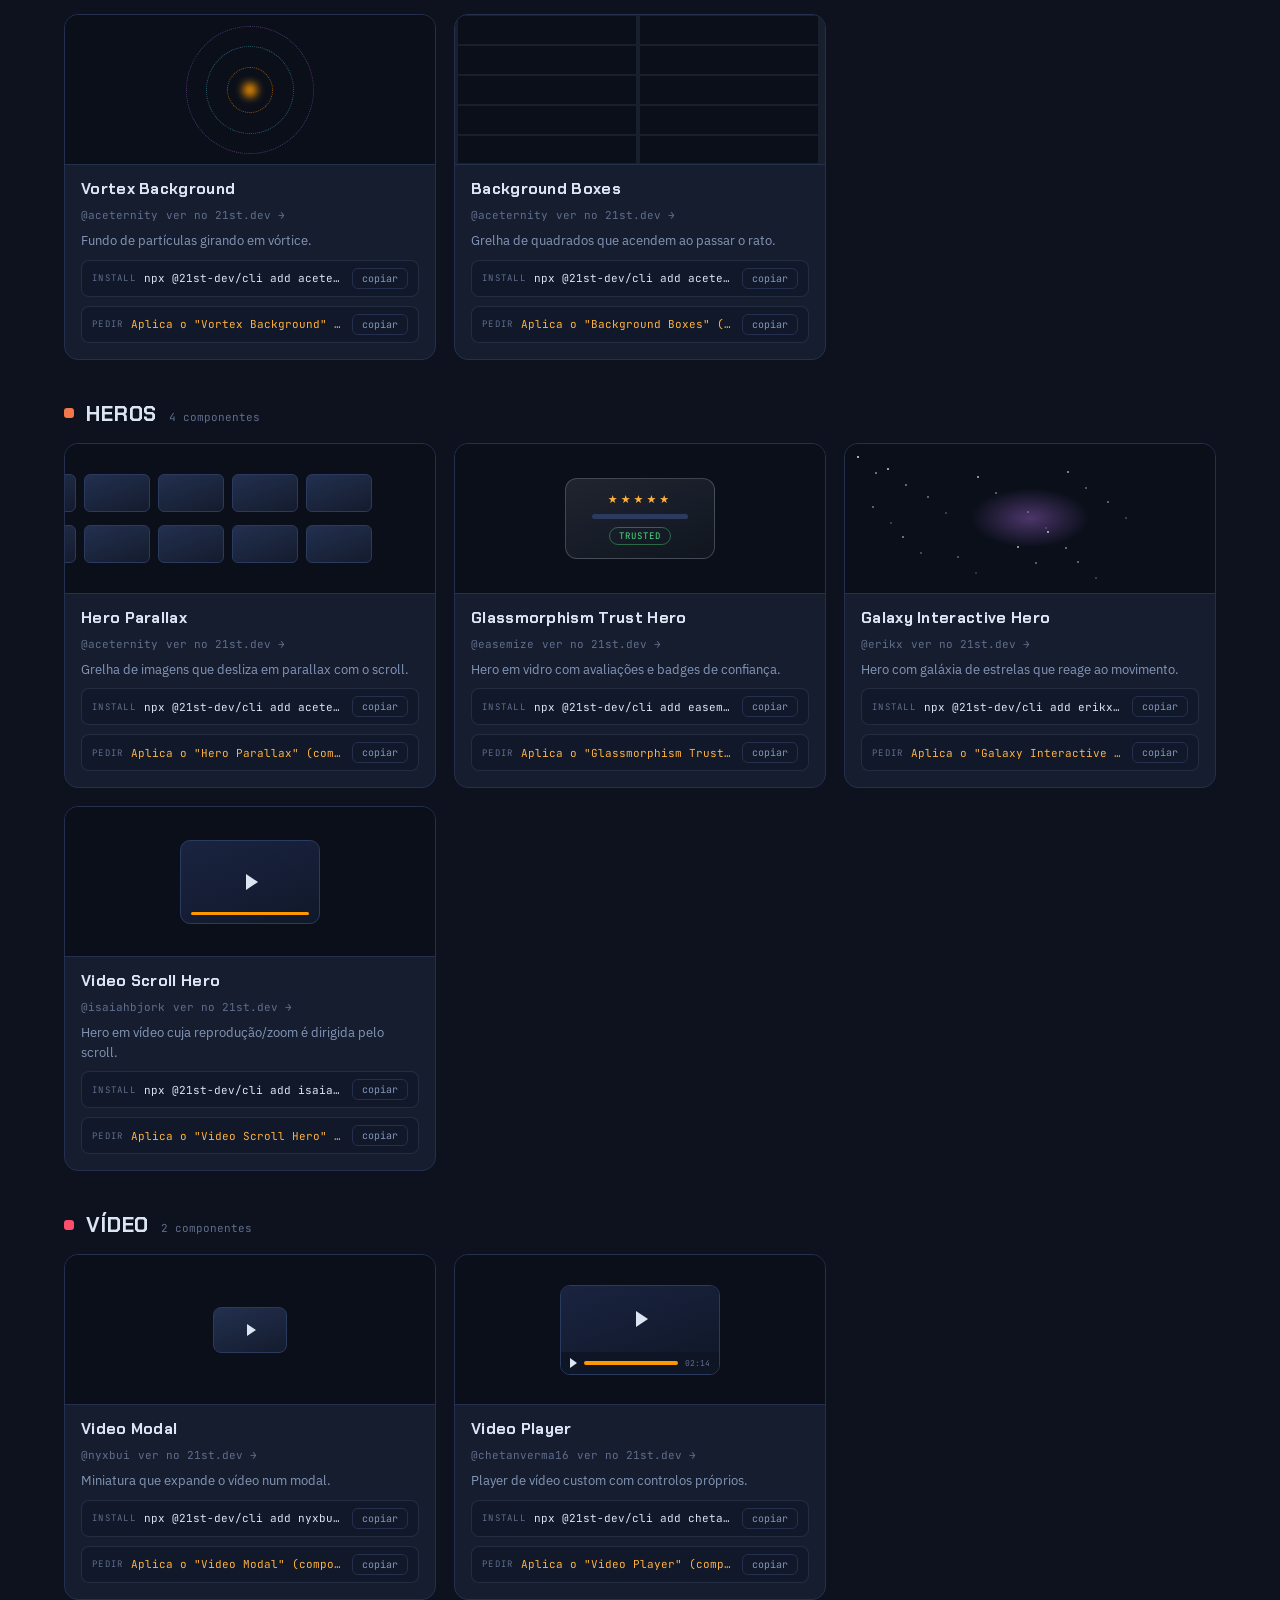
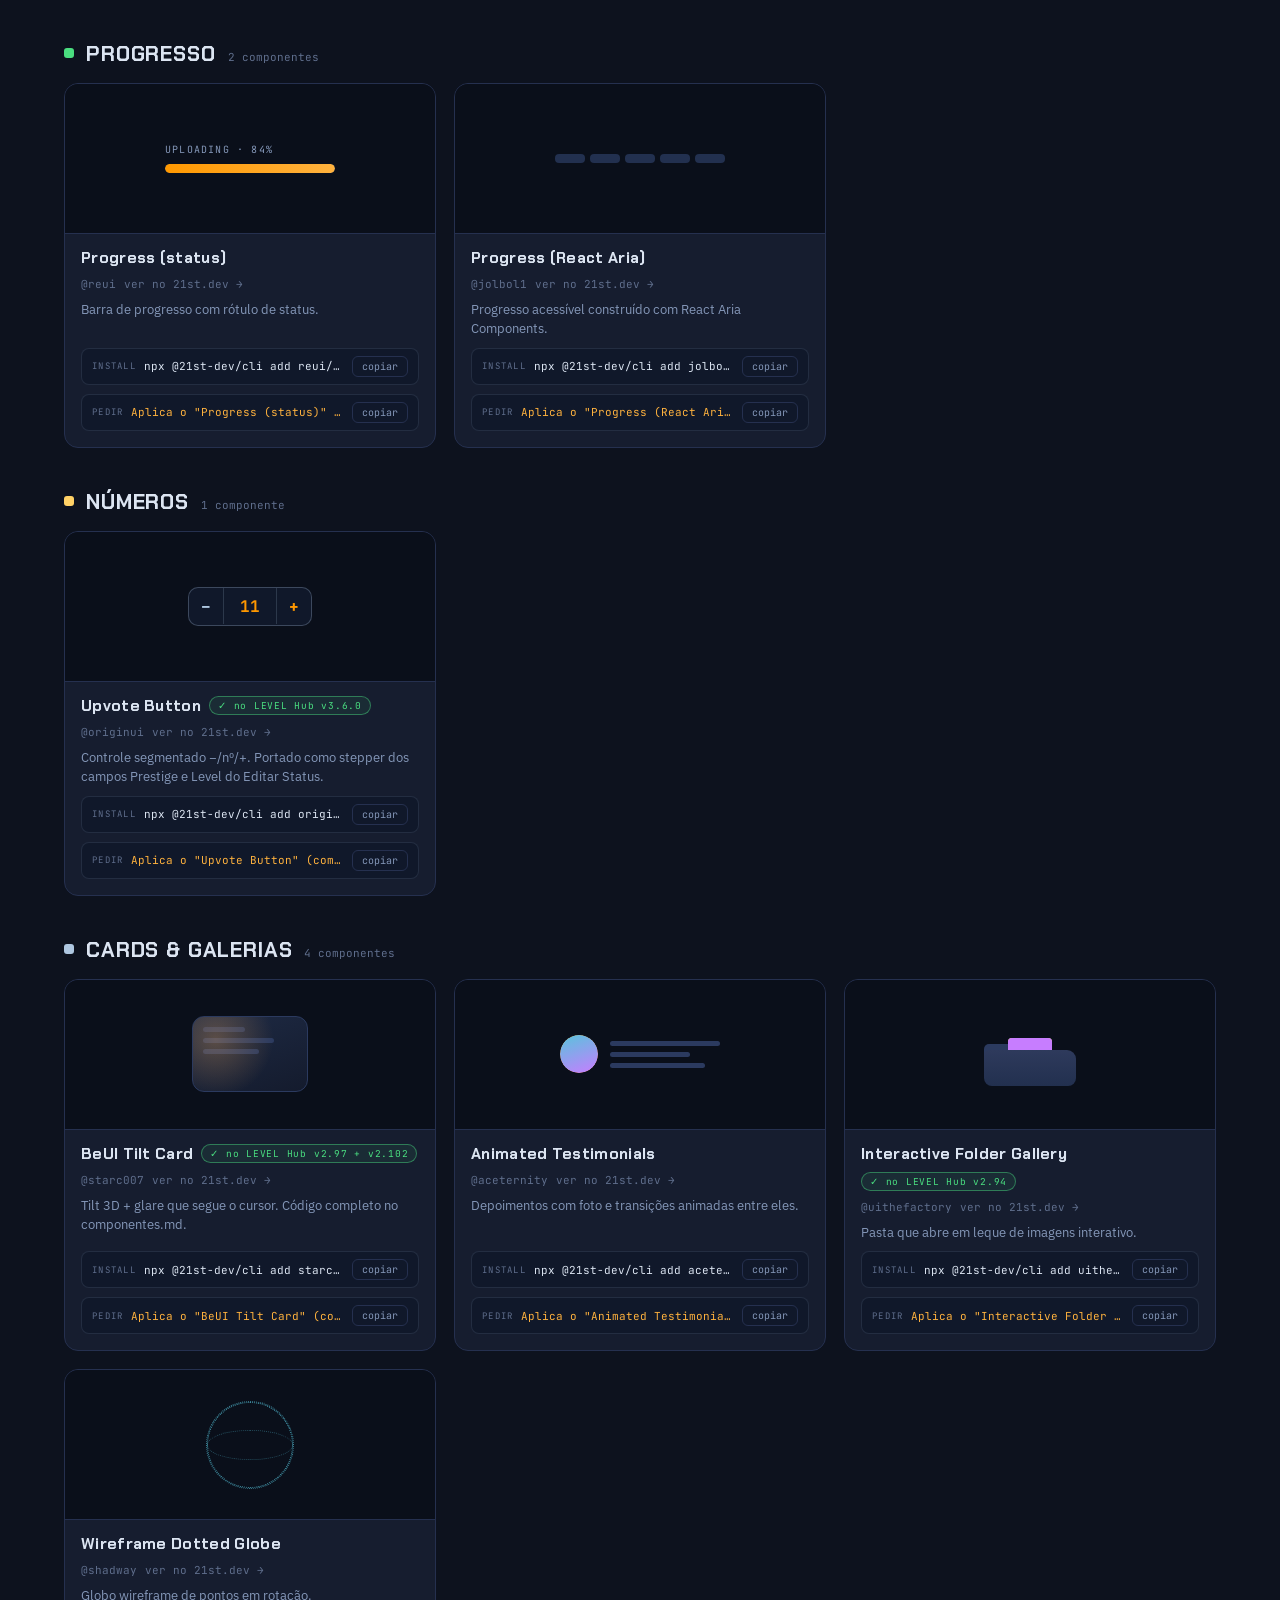
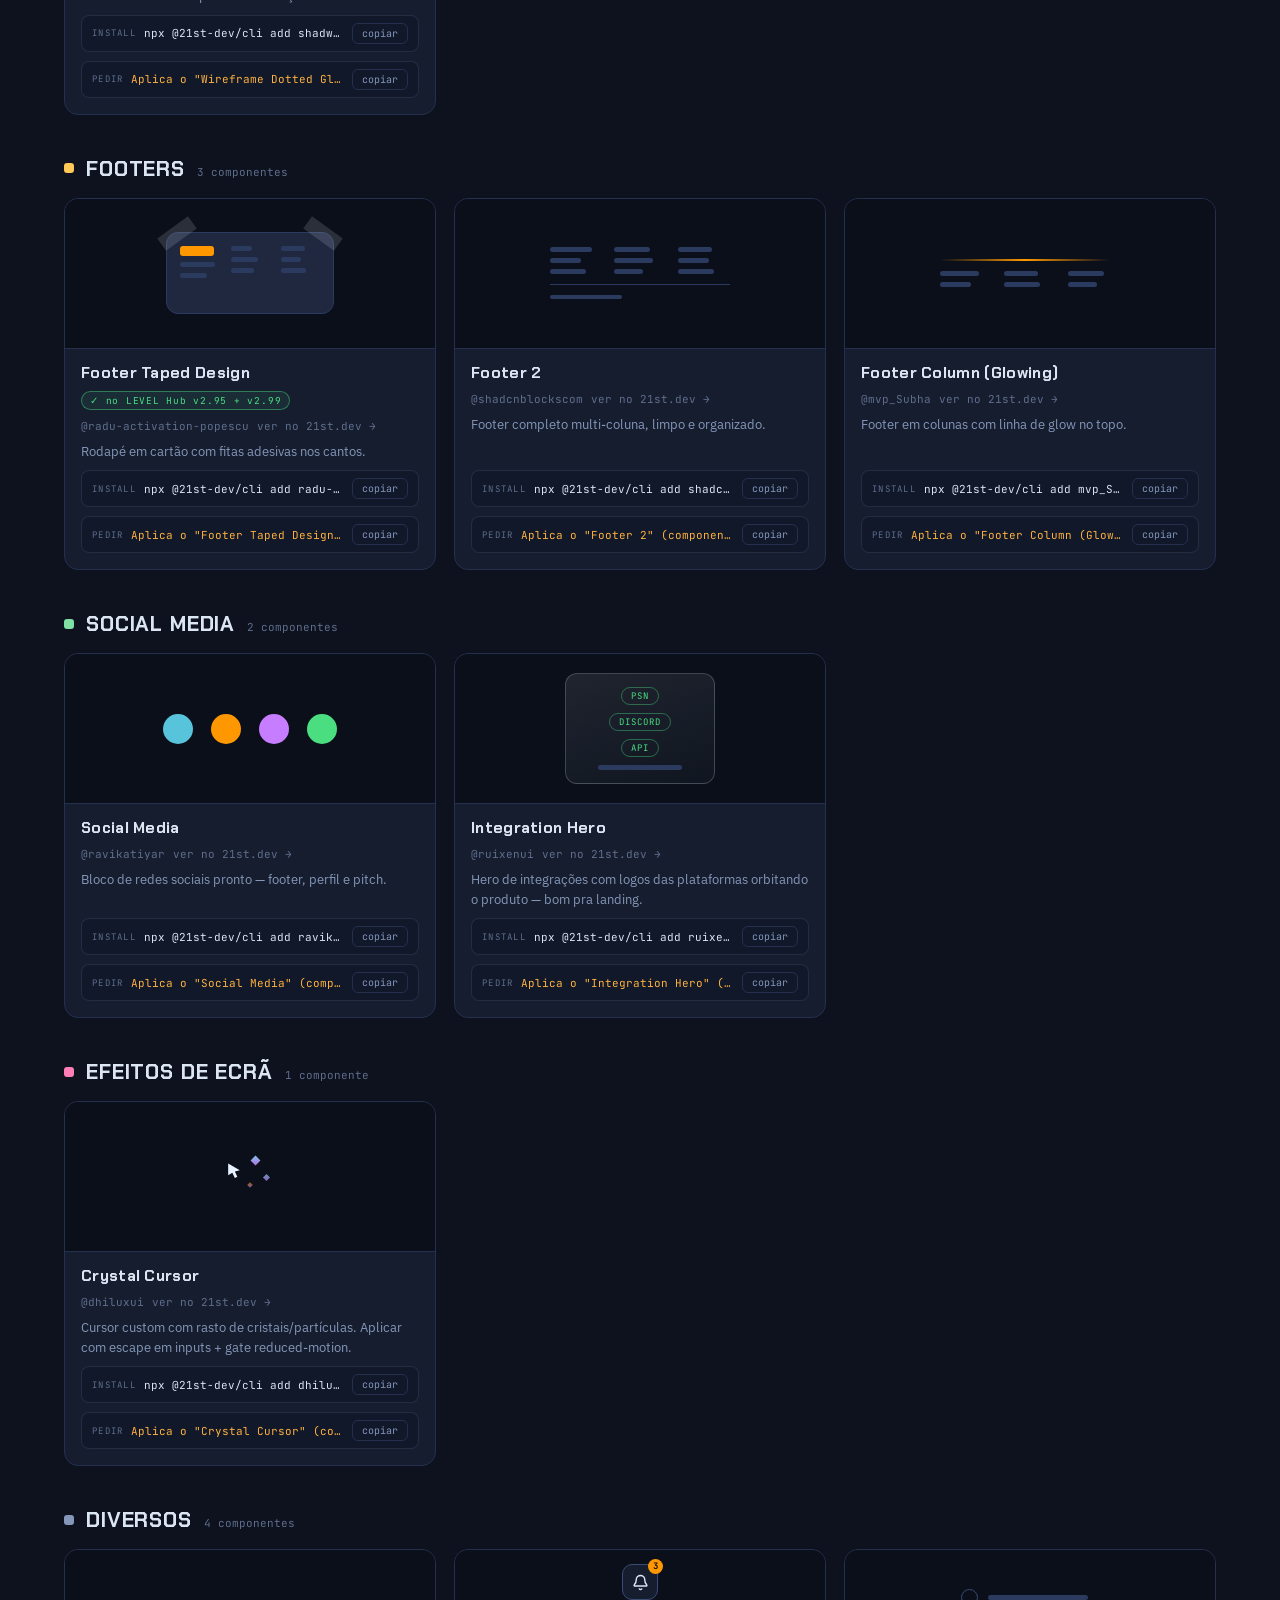
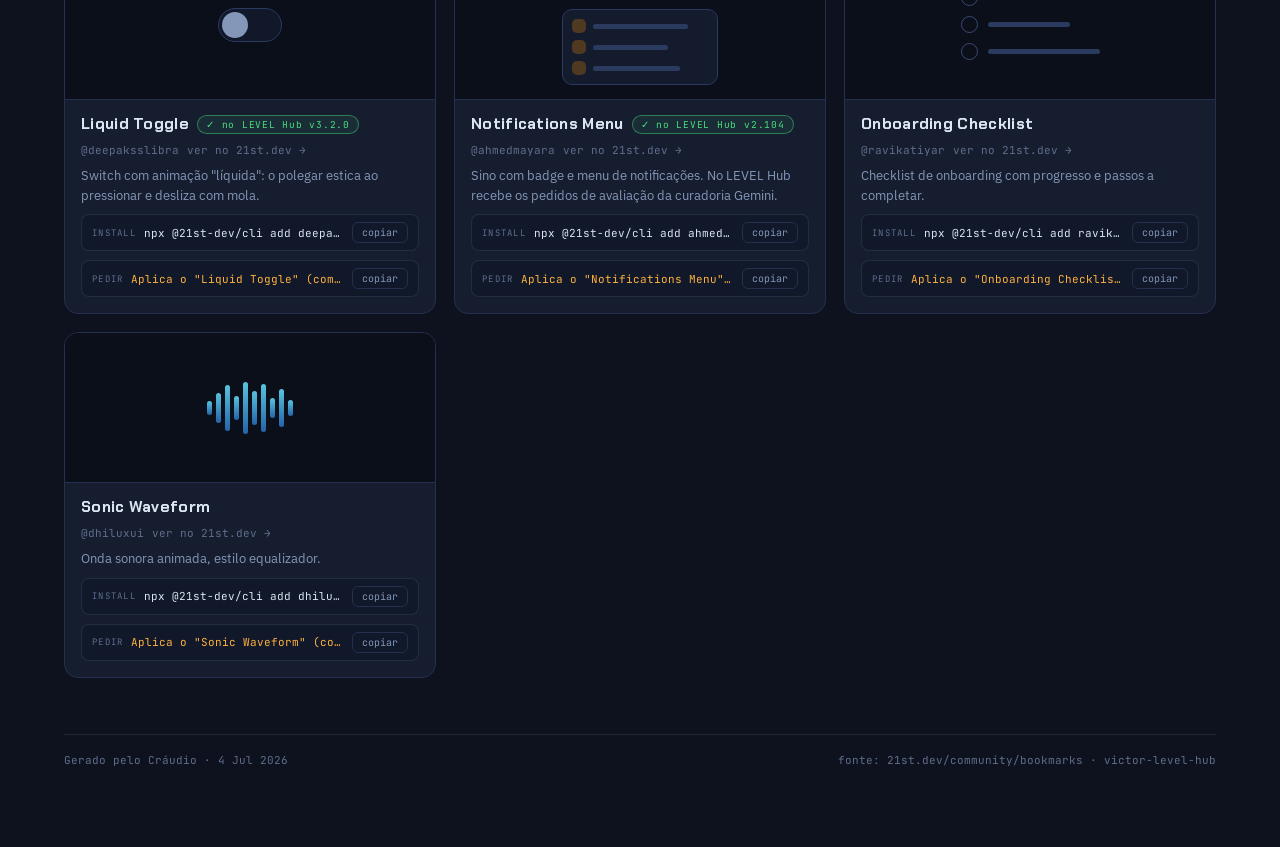
==== commit dfa4ad0e: "Catalogo: +Upvote Button (originui) — seccao Numeros; portado como stepper do Editar Status (v3.6.0)" ====
--- a/componentes/index.html
+++ b/componentes/index.html
@@ -469,6 +469,7 @@
     { id: 'heros', name: 'Heros', color: '#F2784B' },
     { id: 'video', name: 'Vídeo', color: '#ff4d6d' },
     { id: 'progresso', name: 'Progresso', color: '#4ADE80' },
+    { id: 'numeros', name: 'Números', color: '#FFD166' },
     { id: 'cards', name: 'Cards & Galerias', color: '#AEC7E0' },
     { id: 'footers', name: 'Footers', color: '#FFC857' },
     { id: 'social', name: 'Social Media', color: '#7EE0A3' },
@@ -532,6 +533,8 @@
 
     { t: 'progresso', n: 'Progress (status)', a: '@reui', u: 'https://21st.dev/@reui/components/progress-1/status', i: 'npx @21st-dev/cli add reui/progress-1', d: 'Barra de progresso com rótulo de status.', pv: '<div class="pg-wrap"><span class="pg-lab">UPLOADING · 84%</span><div class="pg"><i></i></div></div>' },
     { t: 'progresso', n: 'Progress (React Aria)', a: '@jolbol1', u: 'https://21st.dev/@jolbol1/components/progress', i: 'npx @21st-dev/cli add jolbol1/progress', d: 'Progresso acessível construído com React Aria Components.', pv: '<div class="sgs"><i class="sg s1"></i><i class="sg s2"></i><i class="sg s3"></i><i class="sg s4"></i><i class="sg s5"></i></div>' },
+
+    { t: 'numeros', n: 'Upvote Button', a: '@originui', u: 'https://21st.dev/@originui/components/button/upvote-button', i: 'npx @21st-dev/cli add originui/button', d: 'Controle segmentado −/nº/+. Portado como stepper dos campos Prestige e Level do Editar Status.', b: 'no LEVEL Hub v3.6.0', pv: '<div style="display:flex;align-items:center;border:1px solid rgba(174,199,224,.28);border-radius:10px;overflow:hidden;background:#10182A"><span style="padding:8px 12px;color:#AEC7E0;font-weight:700;border-right:1px solid rgba(174,199,224,.18)">−</span><span style="padding:8px 16px;color:#FF9800;font-family:JetBrains Mono,monospace;font-weight:700">11</span><span style="padding:8px 12px;color:#FF9800;font-weight:700;border-left:1px solid rgba(174,199,224,.18)">+</span></div>' },
 
     { t: 'cards', n: 'BeUI Tilt Card', a: '@starc007', u: 'https://21st.dev/@starc007/components/be-ui-tilt-card', i: 'npx @21st-dev/cli add starc007/be-ui-tilt-card', d: 'Tilt 3D + glare que segue o cursor. Código completo no componentes.md.', b: 'no LEVEL Hub v2.97 + v2.102', pv: '<div class="tc"><div class="ln" style="width:45%"></div><div class="ln" style="width:75%"></div><div class="ln" style="width:60%"></div></div>' },
     { t: 'cards', n: 'Animated Testimonials', a: '@aceternity', u: 'https://21st.dev/@aceternity/components/animated-testimonials', i: 'npx @21st-dev/cli add aceternity/animated-testimonials', d: 'Depoimentos com foto e transições animadas entre eles.', pv: '<div class="ts"><div class="av"><i class="a1"></i><i class="a2"></i></div><div class="lns"><div class="ln" style="width:110px"></div><div class="ln" style="width:80px"></div><div class="ln" style="width:95px"></div></div></div>' },
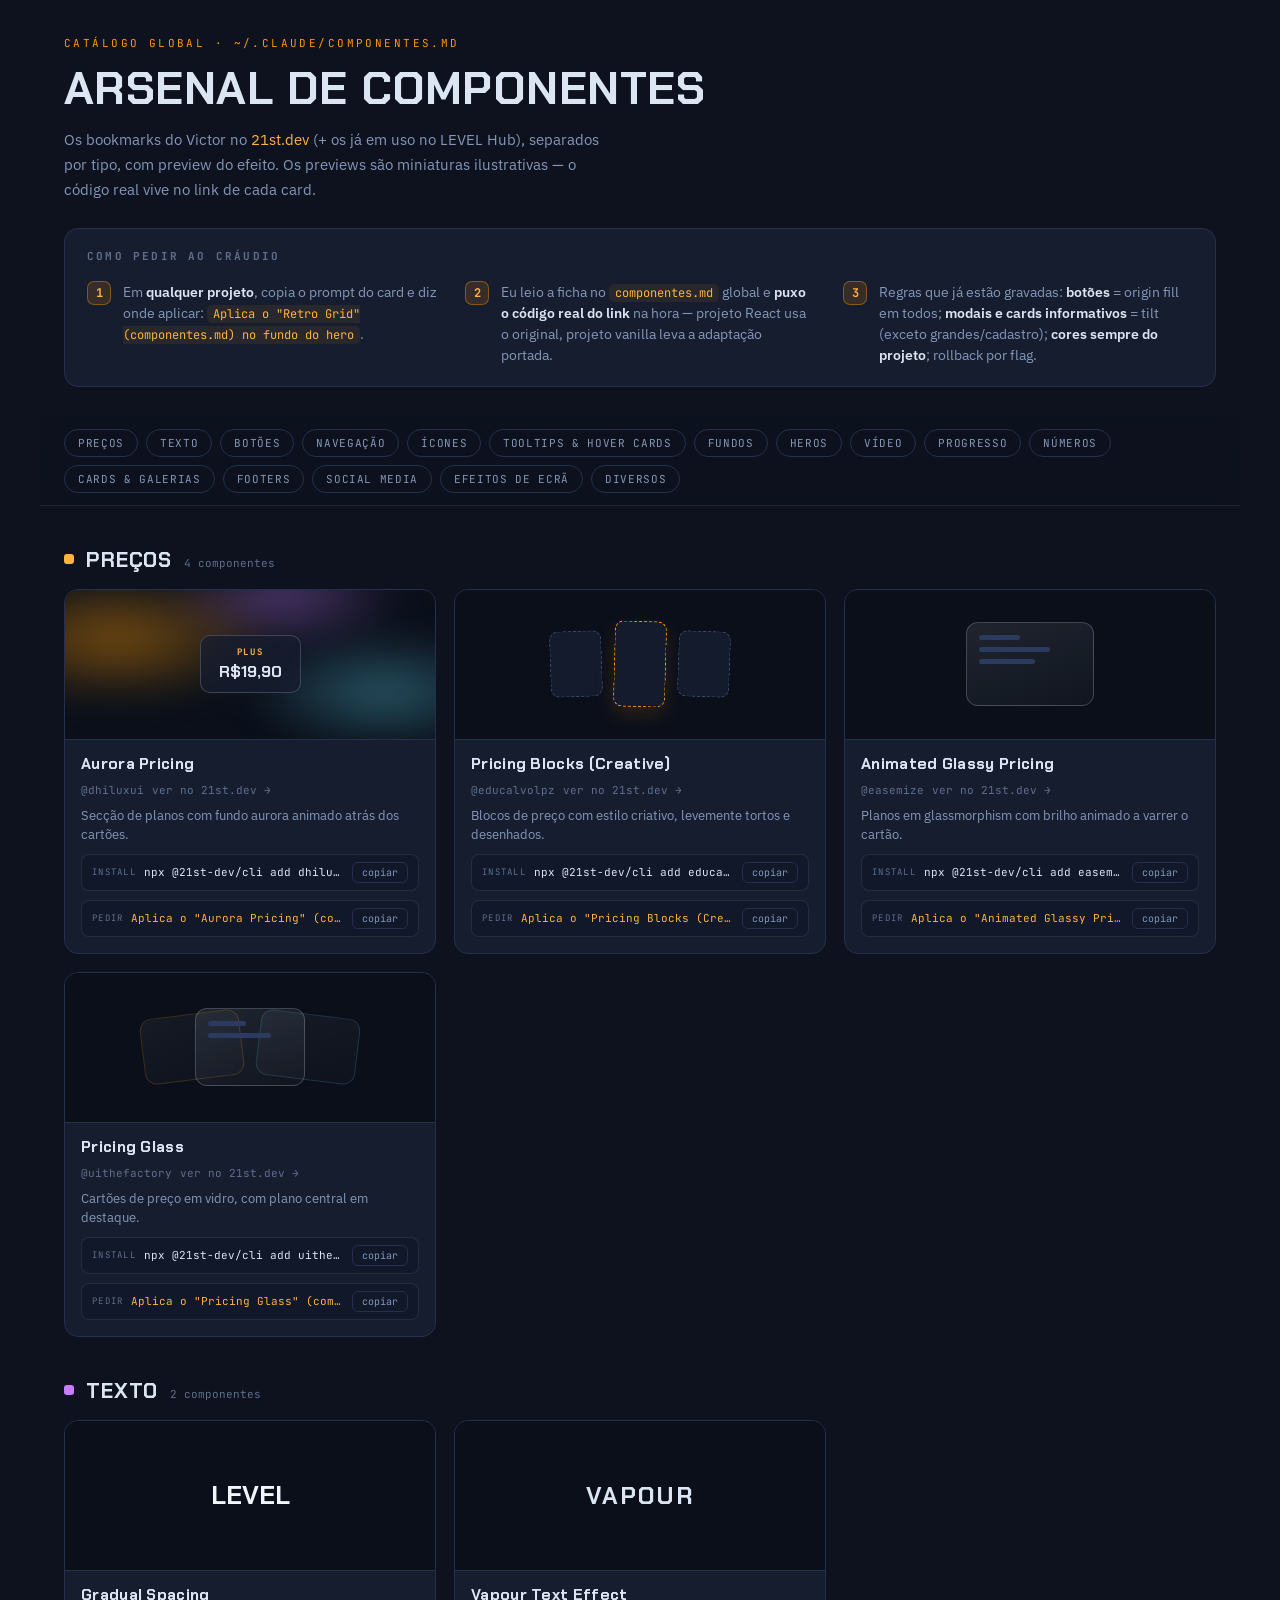
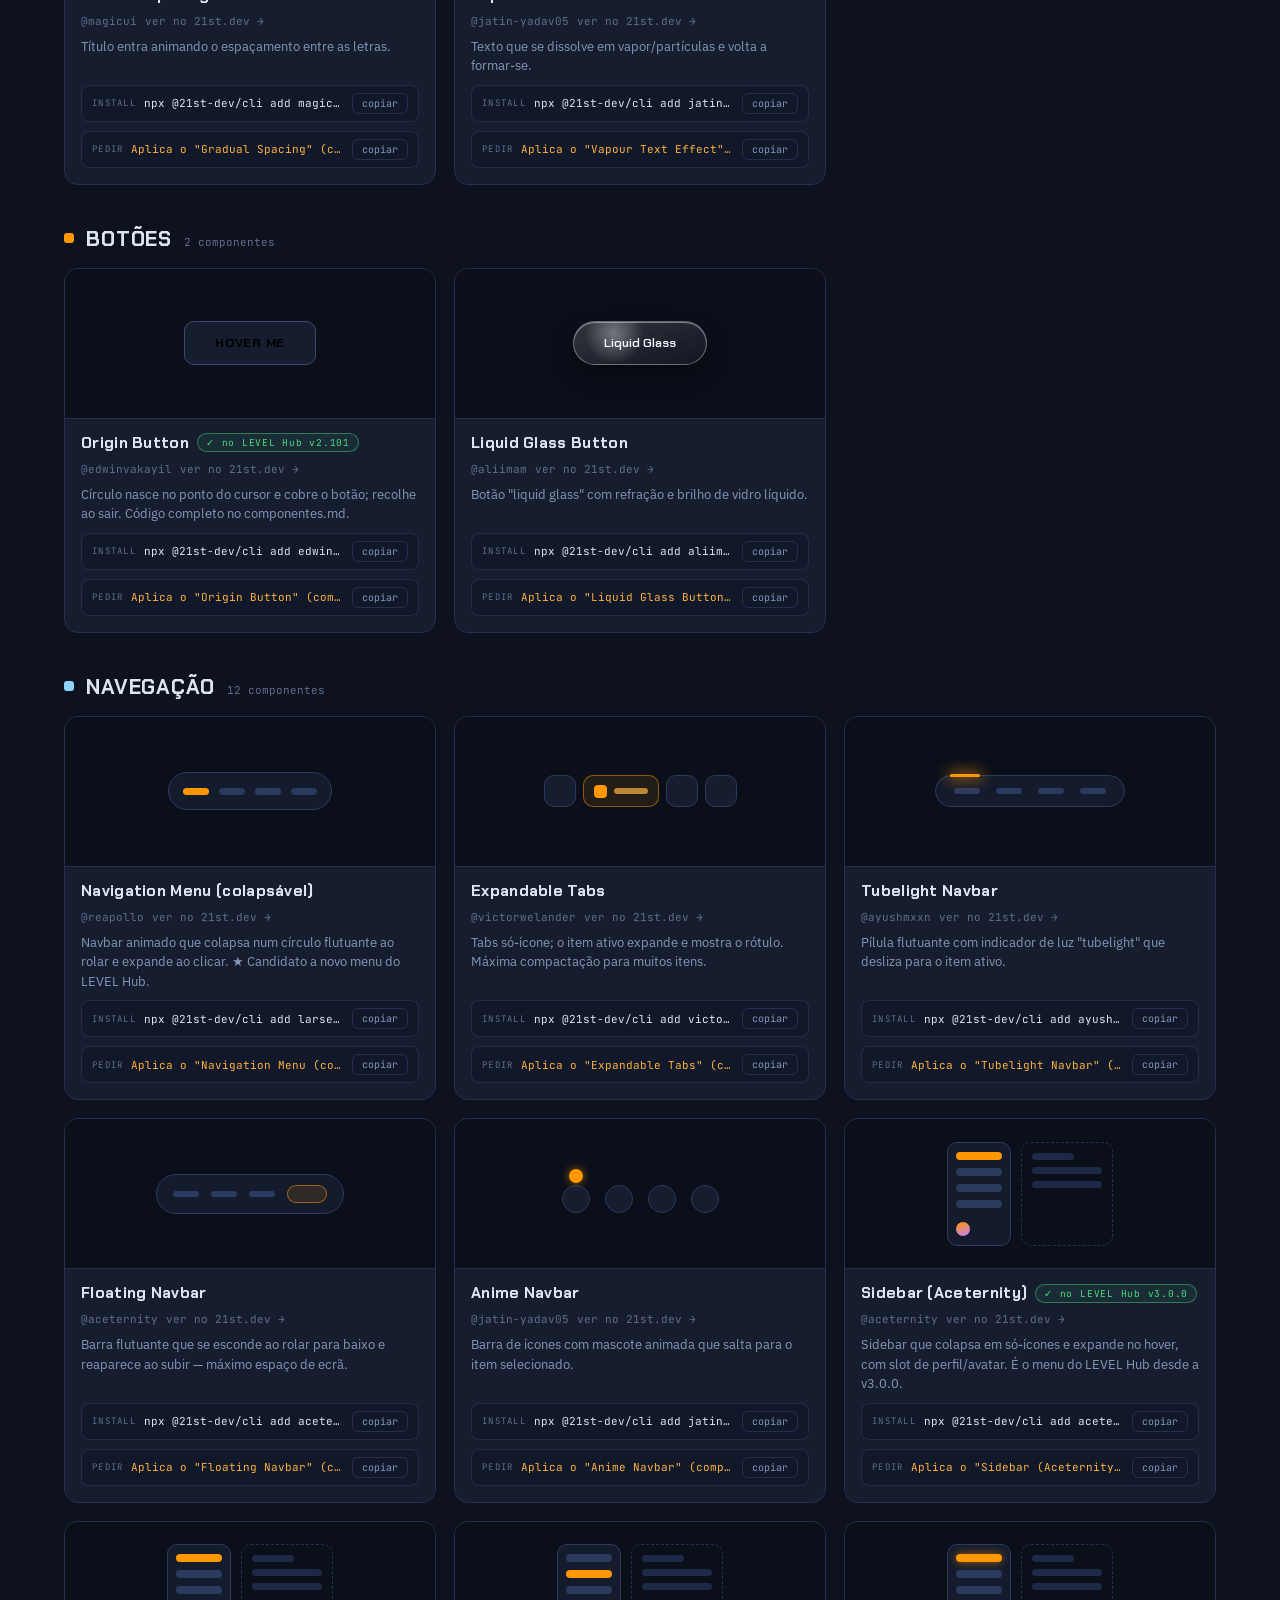
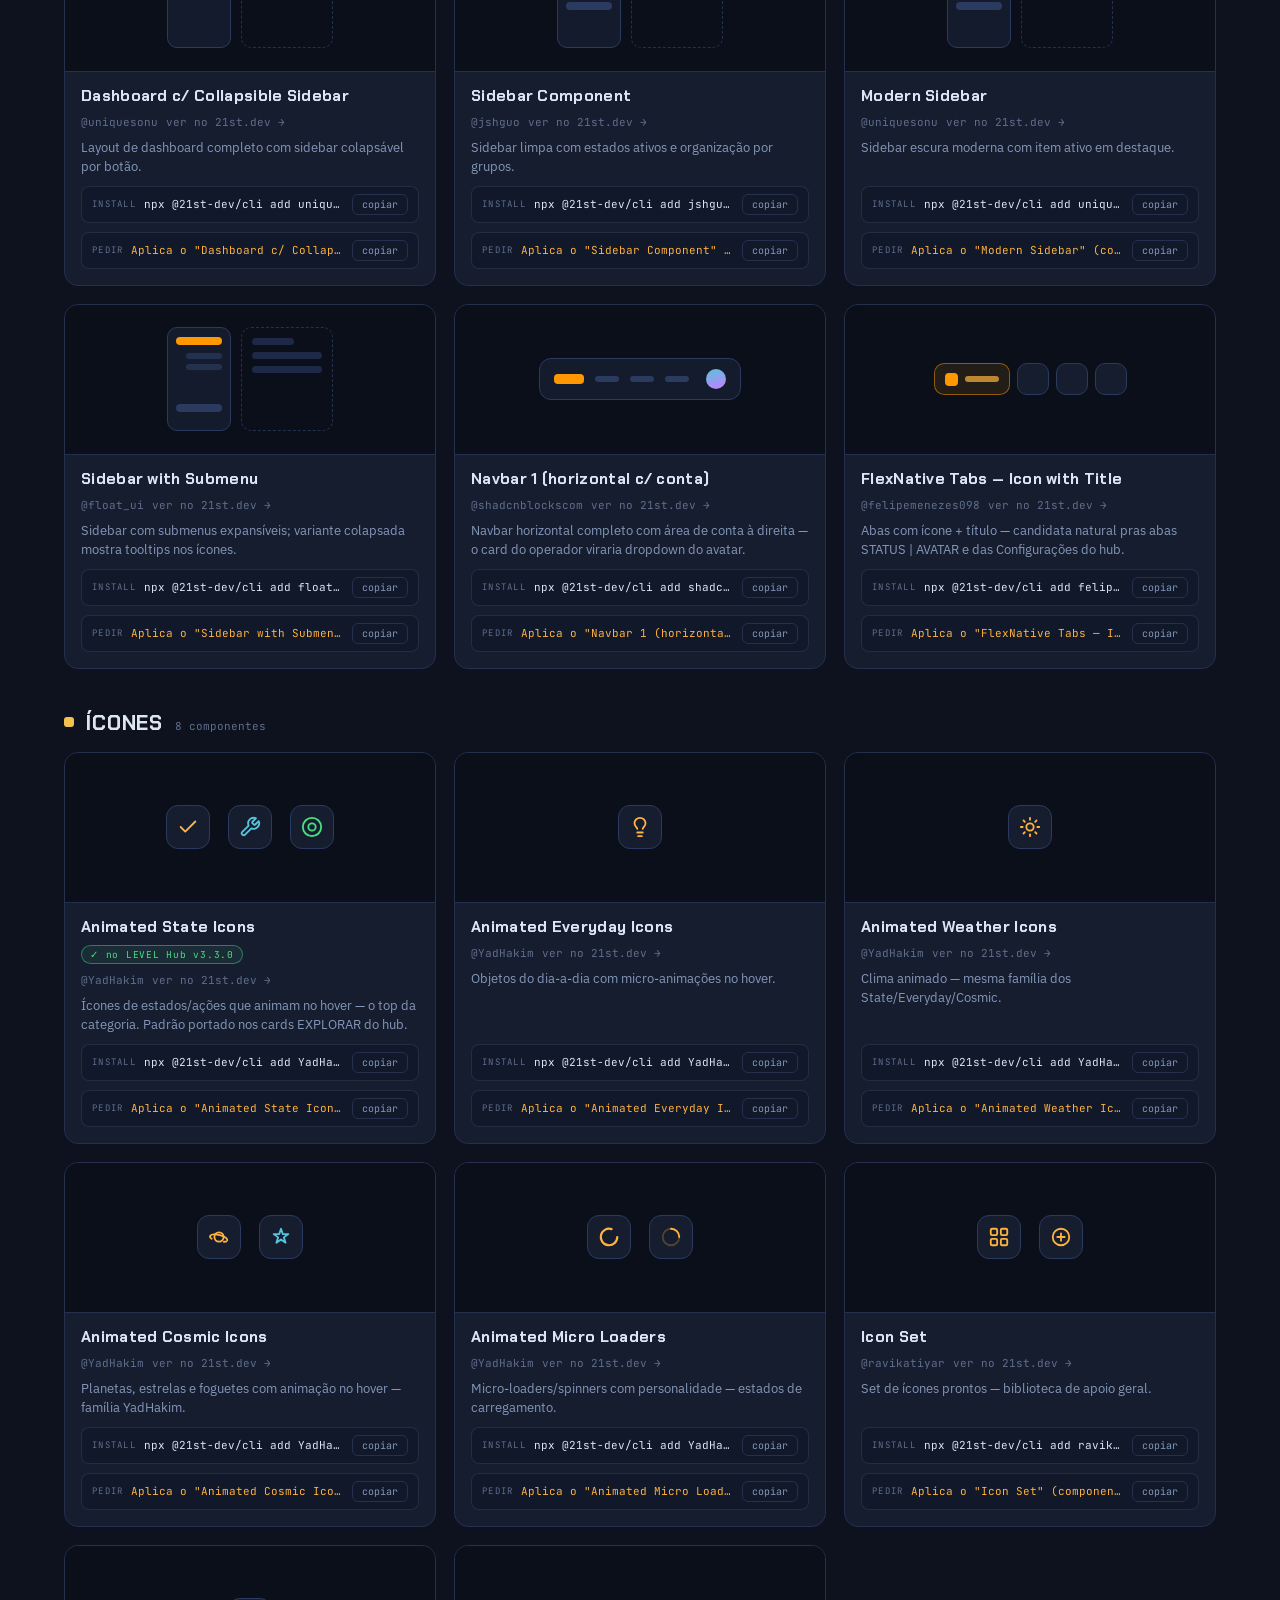
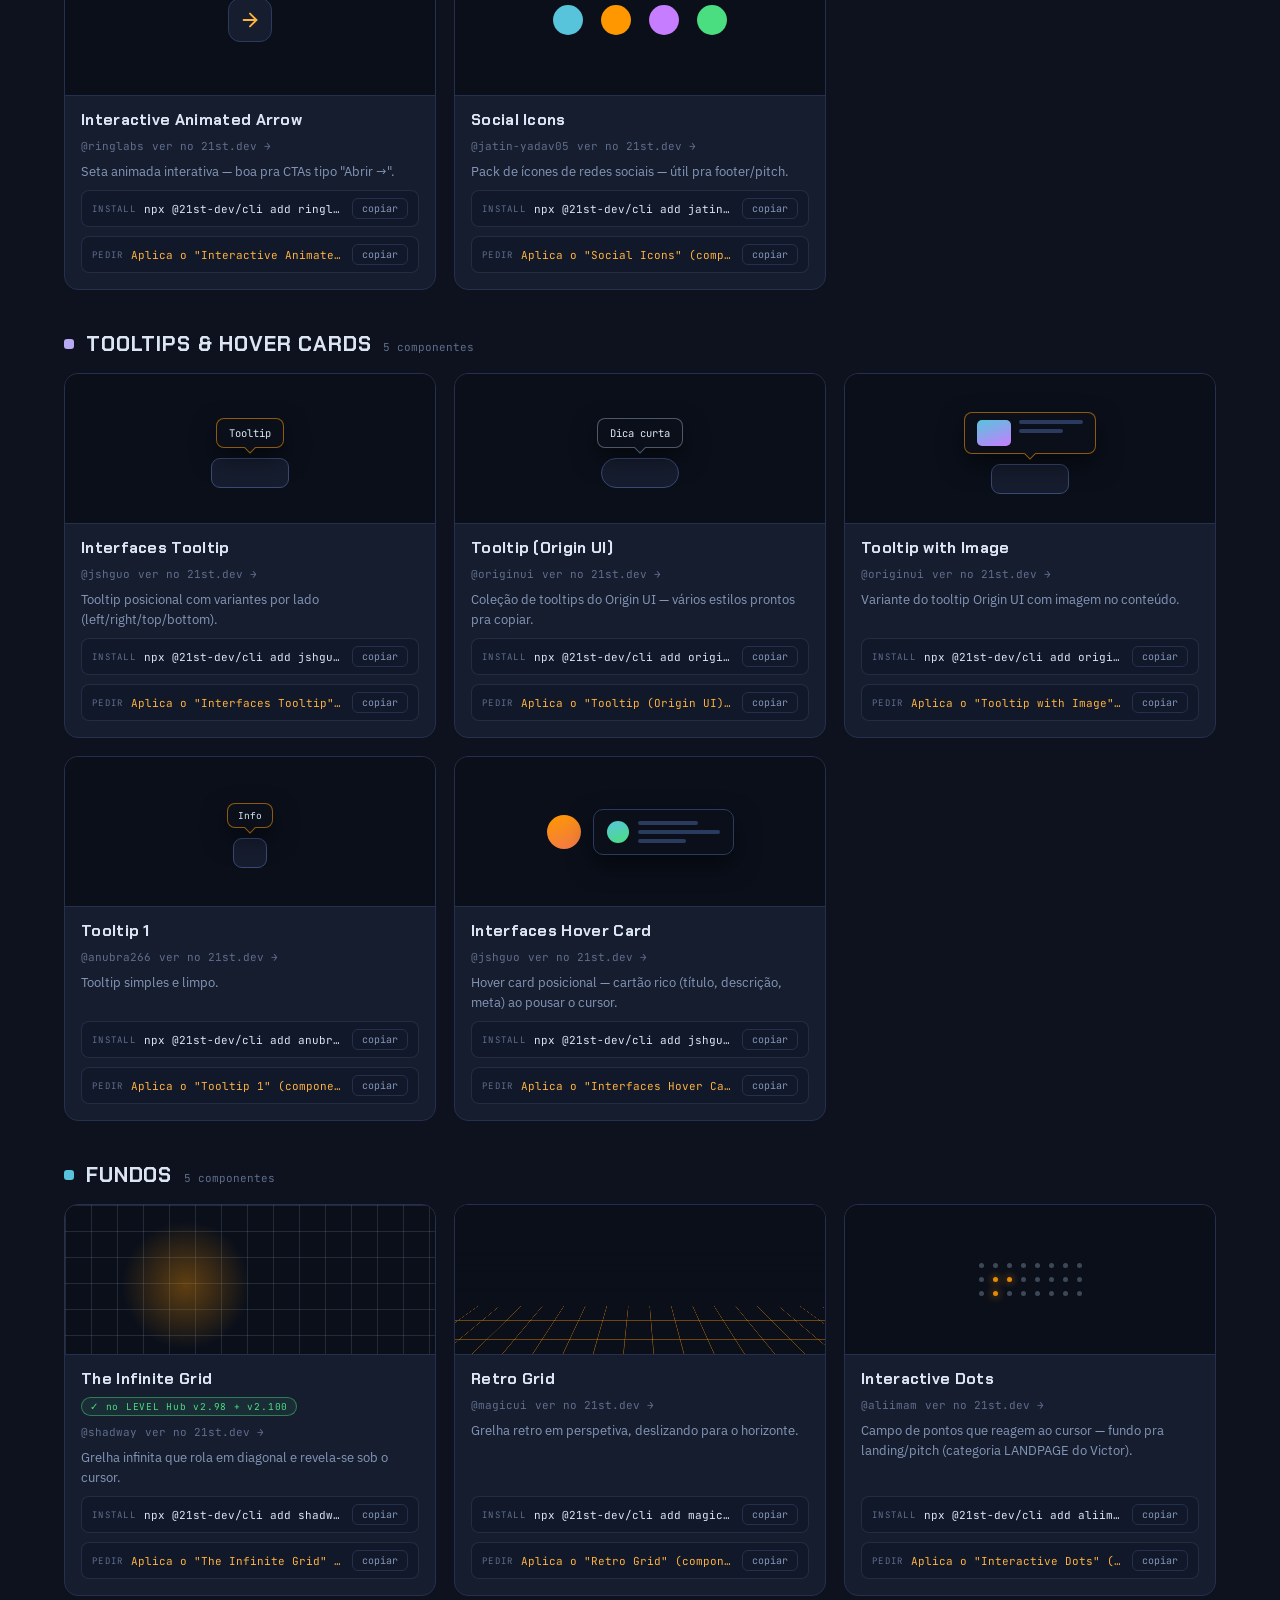
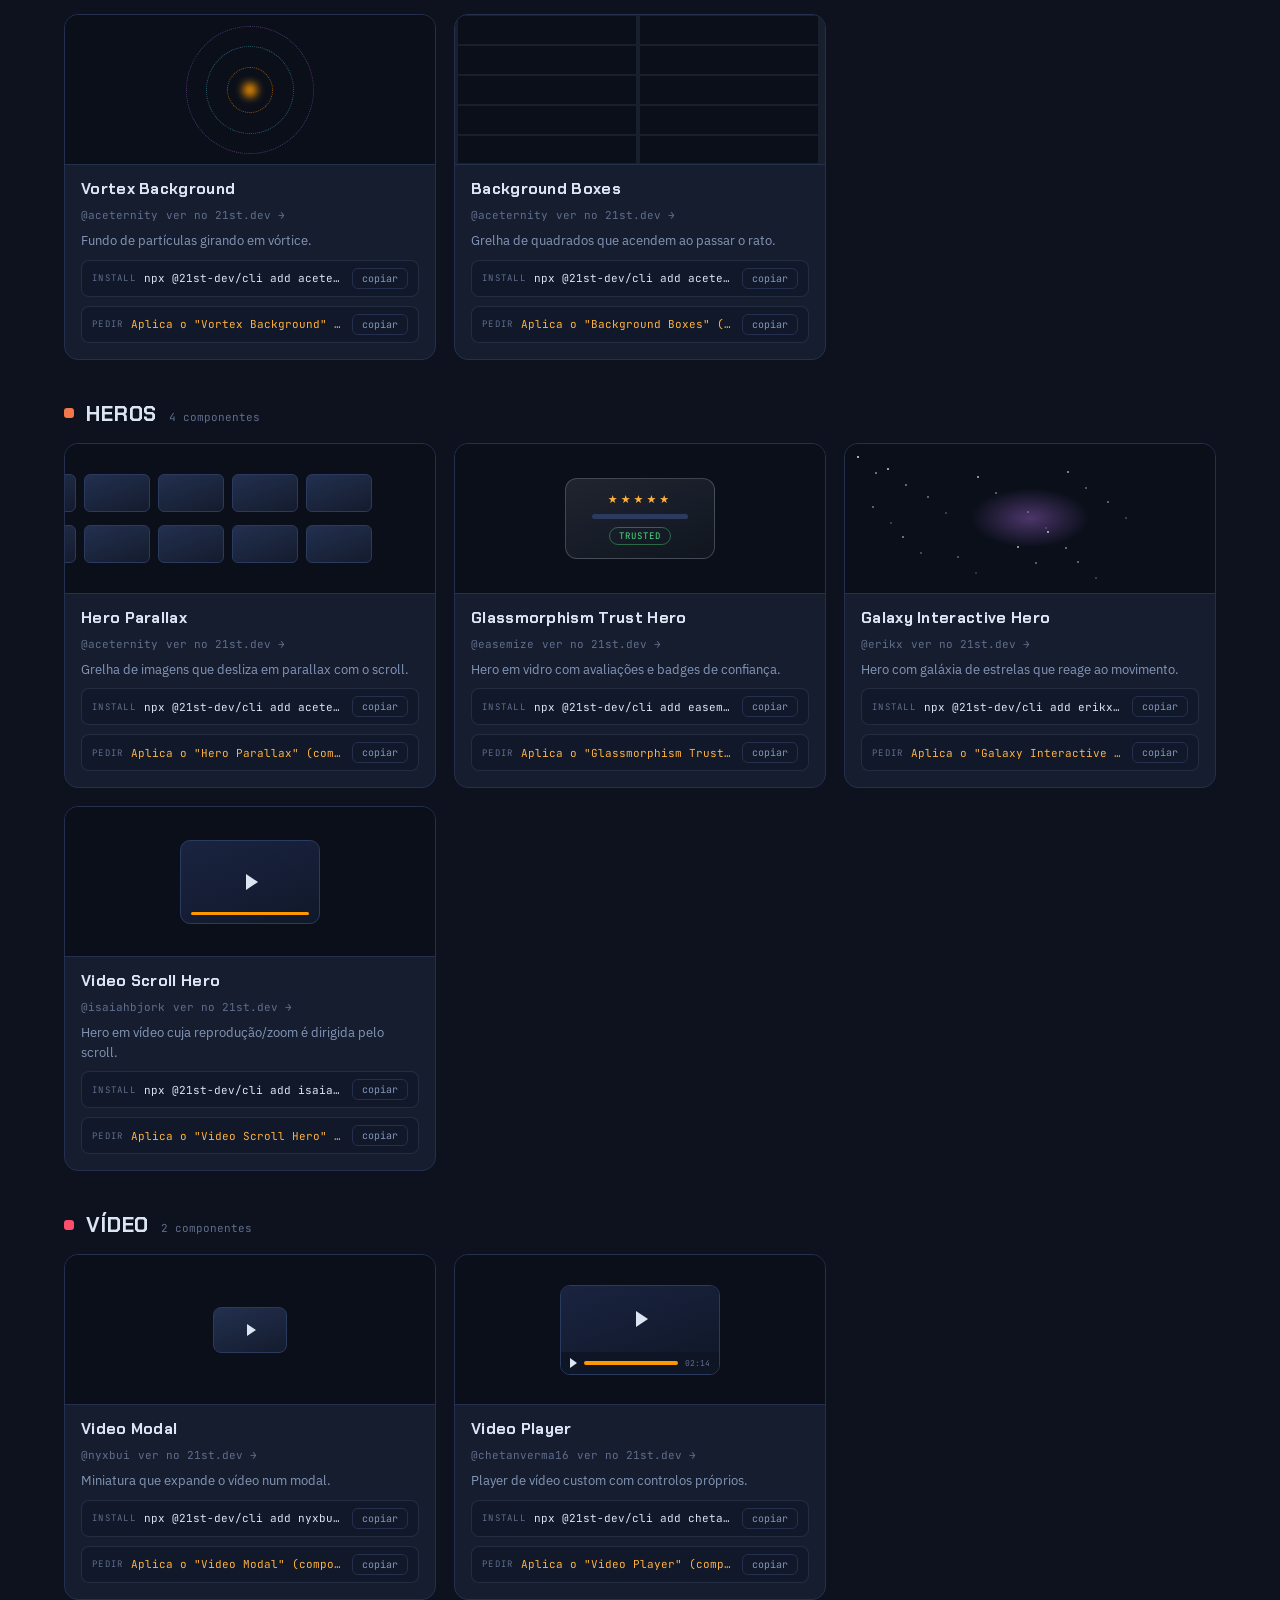
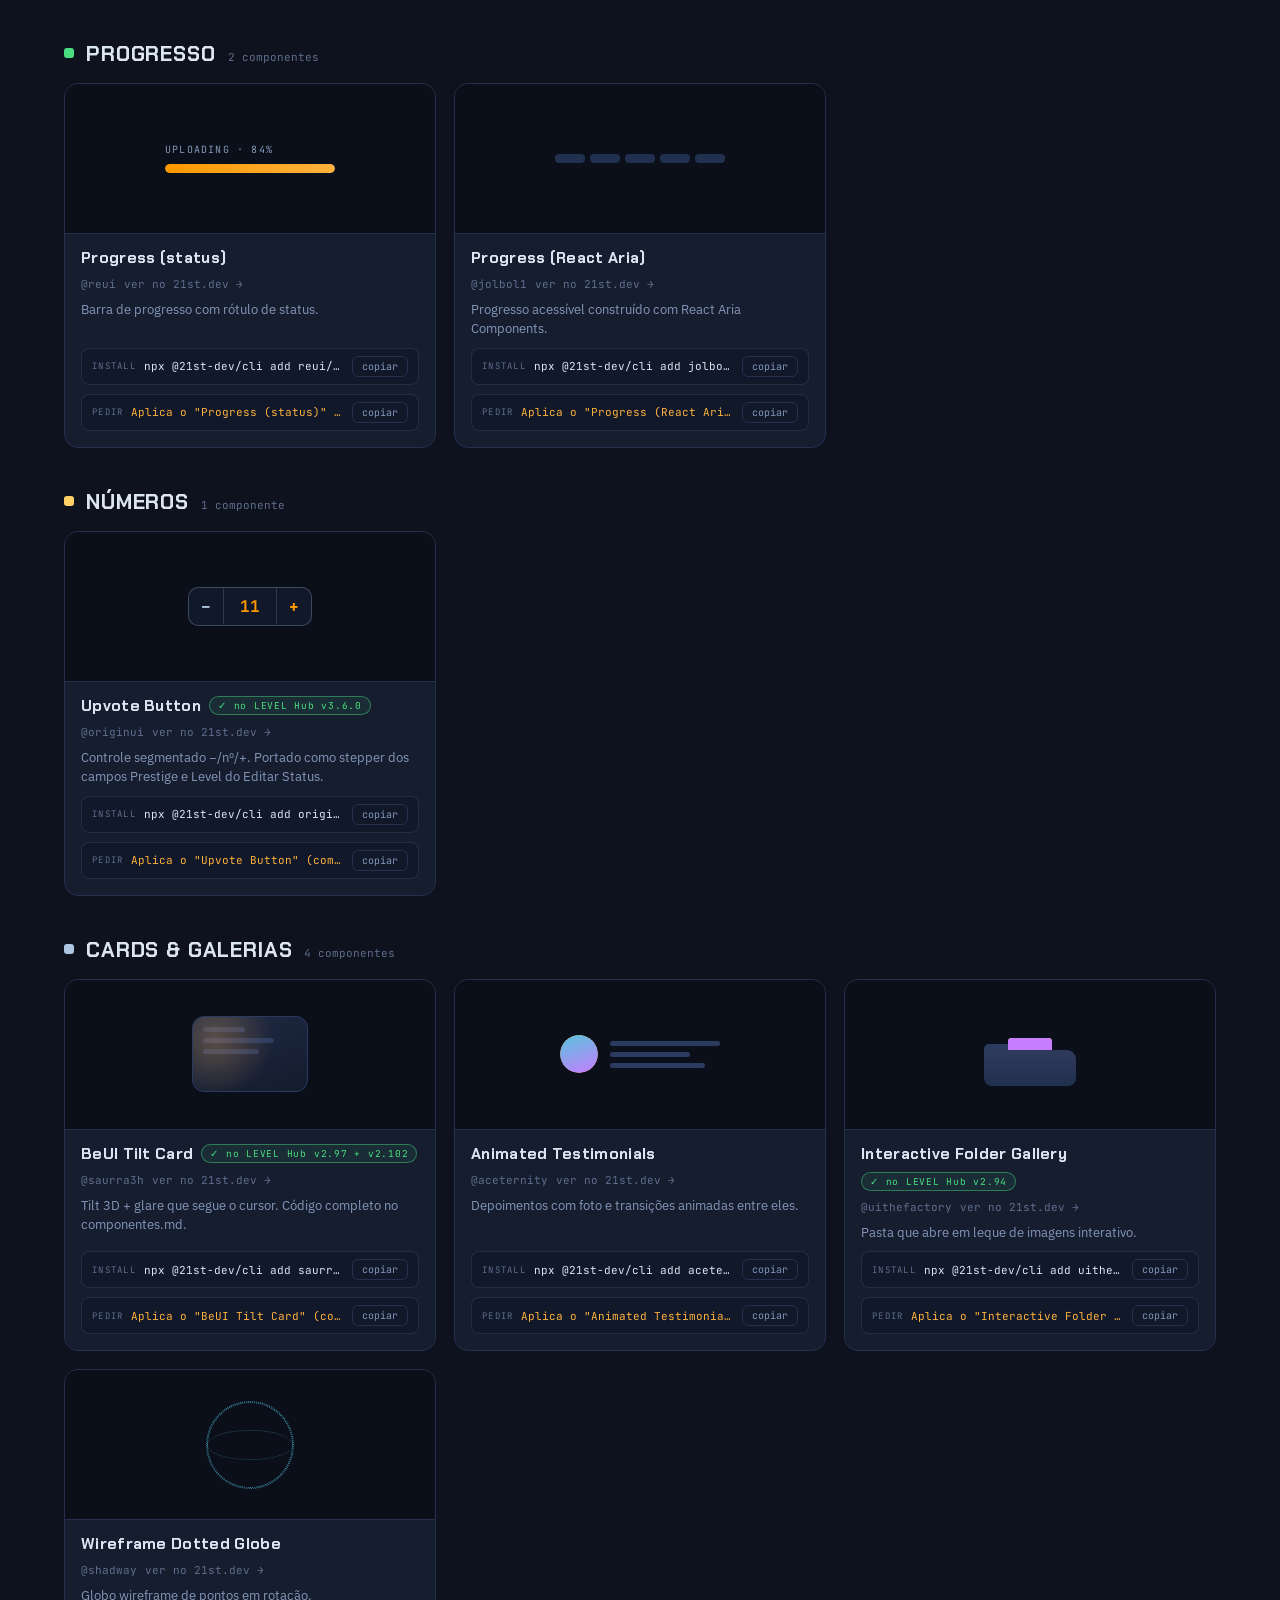
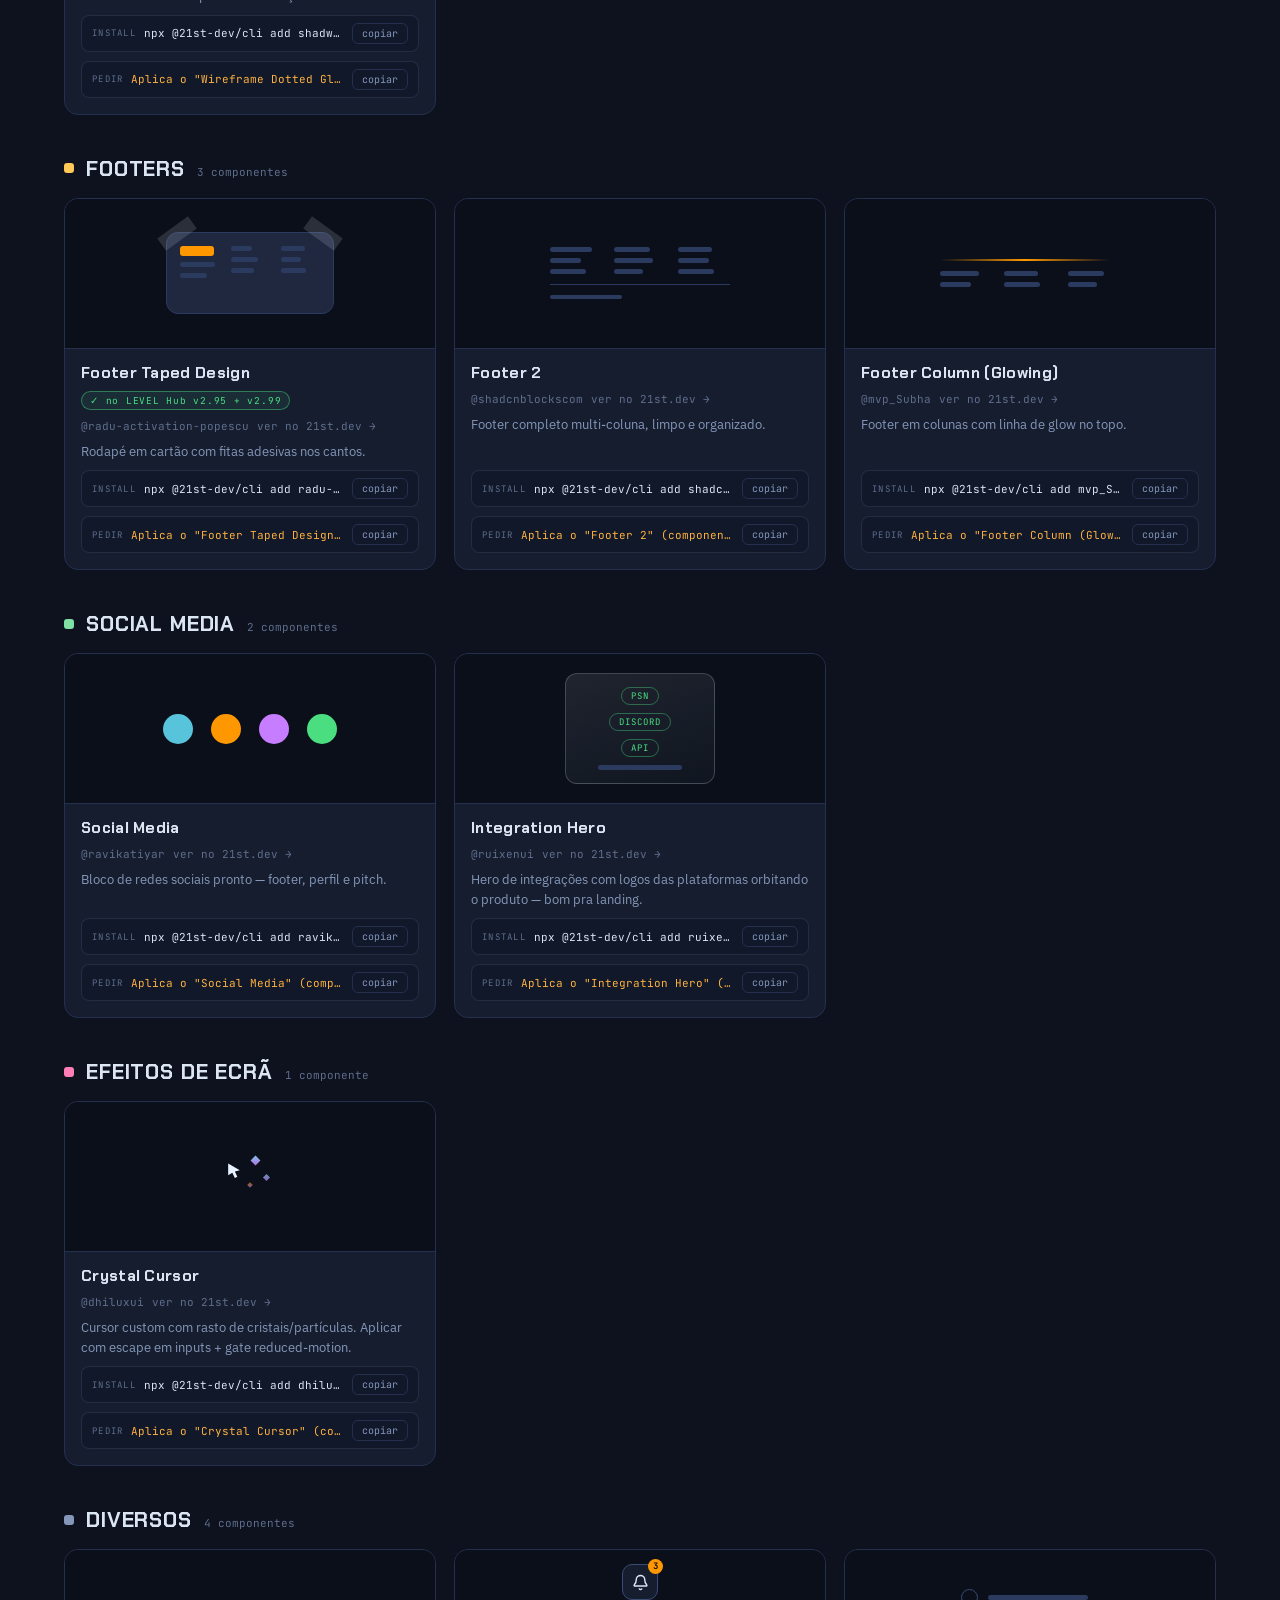
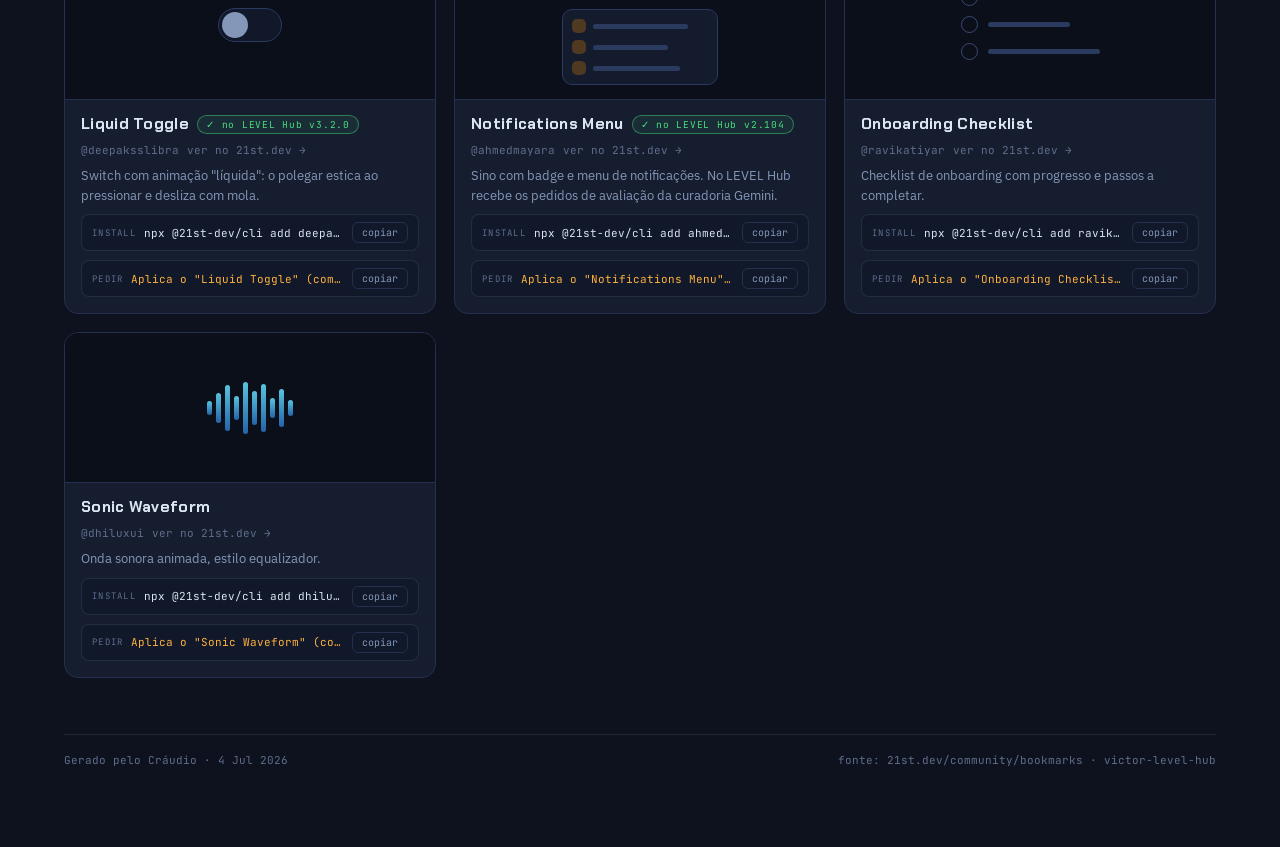
==== commit 0b853910: "v3.9.1 · Alterar Status no histórico + hovers afinados - Histórico de Progressão: botão Snapshot → "" ====
--- a/componentes/index.html
+++ b/componentes/index.html
@@ -536,7 +536,7 @@
 
     { t: 'numeros', n: 'Upvote Button', a: '@originui', u: 'https://21st.dev/@originui/components/button/upvote-button', i: 'npx @21st-dev/cli add originui/button', d: 'Controle segmentado −/nº/+. Portado como stepper dos campos Prestige e Level do Editar Status.', b: 'no LEVEL Hub v3.6.0', pv: '<div style="display:flex;align-items:center;border:1px solid rgba(174,199,224,.28);border-radius:10px;overflow:hidden;background:#10182A"><span style="padding:8px 12px;color:#AEC7E0;font-weight:700;border-right:1px solid rgba(174,199,224,.18)">−</span><span style="padding:8px 16px;color:#FF9800;font-family:JetBrains Mono,monospace;font-weight:700">11</span><span style="padding:8px 12px;color:#FF9800;font-weight:700;border-left:1px solid rgba(174,199,224,.18)">+</span></div>' },
 
-    { t: 'cards', n: 'BeUI Tilt Card', a: '@starc007', u: 'https://21st.dev/@starc007/components/be-ui-tilt-card', i: 'npx @21st-dev/cli add starc007/be-ui-tilt-card', d: 'Tilt 3D + glare que segue o cursor. Código completo no componentes.md.', b: 'no LEVEL Hub v2.97 + v2.102', pv: '<div class="tc"><div class="ln" style="width:45%"></div><div class="ln" style="width:75%"></div><div class="ln" style="width:60%"></div></div>' },
+    { t: 'cards', n: 'BeUI Tilt Card', a: '@saurra3h', u: 'https://21st.dev/@saurra3h/components/be-ui-tilt-card', i: 'npx @21st-dev/cli add saurra3h/be-ui-tilt-card', d: 'Tilt 3D + glare que segue o cursor. Código completo no componentes.md.', b: 'no LEVEL Hub v2.97 + v2.102', pv: '<div class="tc"><div class="ln" style="width:45%"></div><div class="ln" style="width:75%"></div><div class="ln" style="width:60%"></div></div>' },
     { t: 'cards', n: 'Animated Testimonials', a: '@aceternity', u: 'https://21st.dev/@aceternity/components/animated-testimonials', i: 'npx @21st-dev/cli add aceternity/animated-testimonials', d: 'Depoimentos com foto e transições animadas entre eles.', pv: '<div class="ts"><div class="av"><i class="a1"></i><i class="a2"></i></div><div class="lns"><div class="ln" style="width:110px"></div><div class="ln" style="width:80px"></div><div class="ln" style="width:95px"></div></div></div>' },
     { t: 'cards', n: 'Interactive Folder Gallery', a: '@uithefactory', u: 'https://21st.dev/@uithefactory/components/interactive-folder-gallery', i: 'npx @21st-dev/cli add uithefactory/interactive-folder-gallery', d: 'Pasta que abre em leque de imagens interativo.', b: 'no LEVEL Hub v2.94', pv: '<div class="fd"><i class="ph p1"></i><i class="ph p2"></i><i class="ph p3"></i></div>' },
     { t: 'cards', n: 'Wireframe Dotted Globe', a: '@shadway', u: 'https://21st.dev/@shadway/components/wireframe-dotted-globe', i: 'npx @21st-dev/cli add shadway/wireframe-dotted-globe', d: 'Globo wireframe de pontos em rotação.', pv: '<div class="gl"><i class="m1"></i><i class="m2"></i><i class="eq"></i></div>' },
